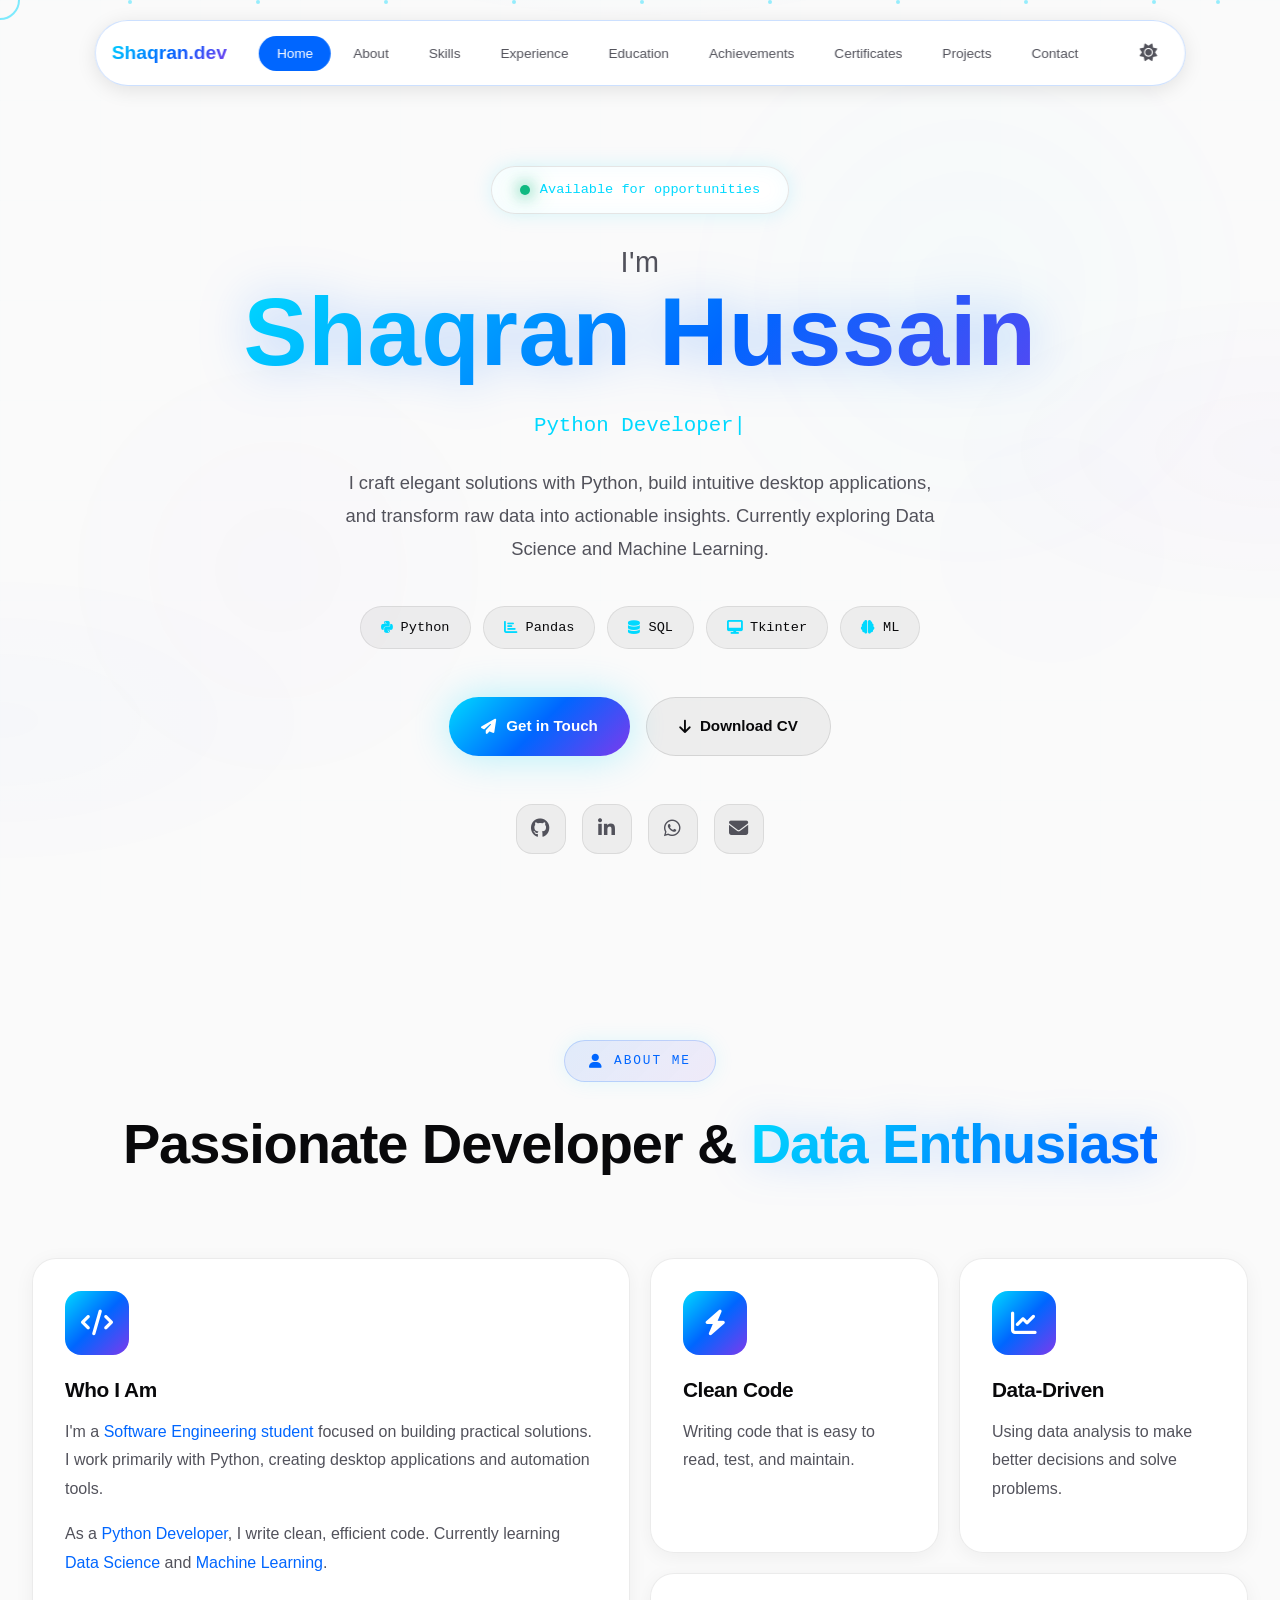
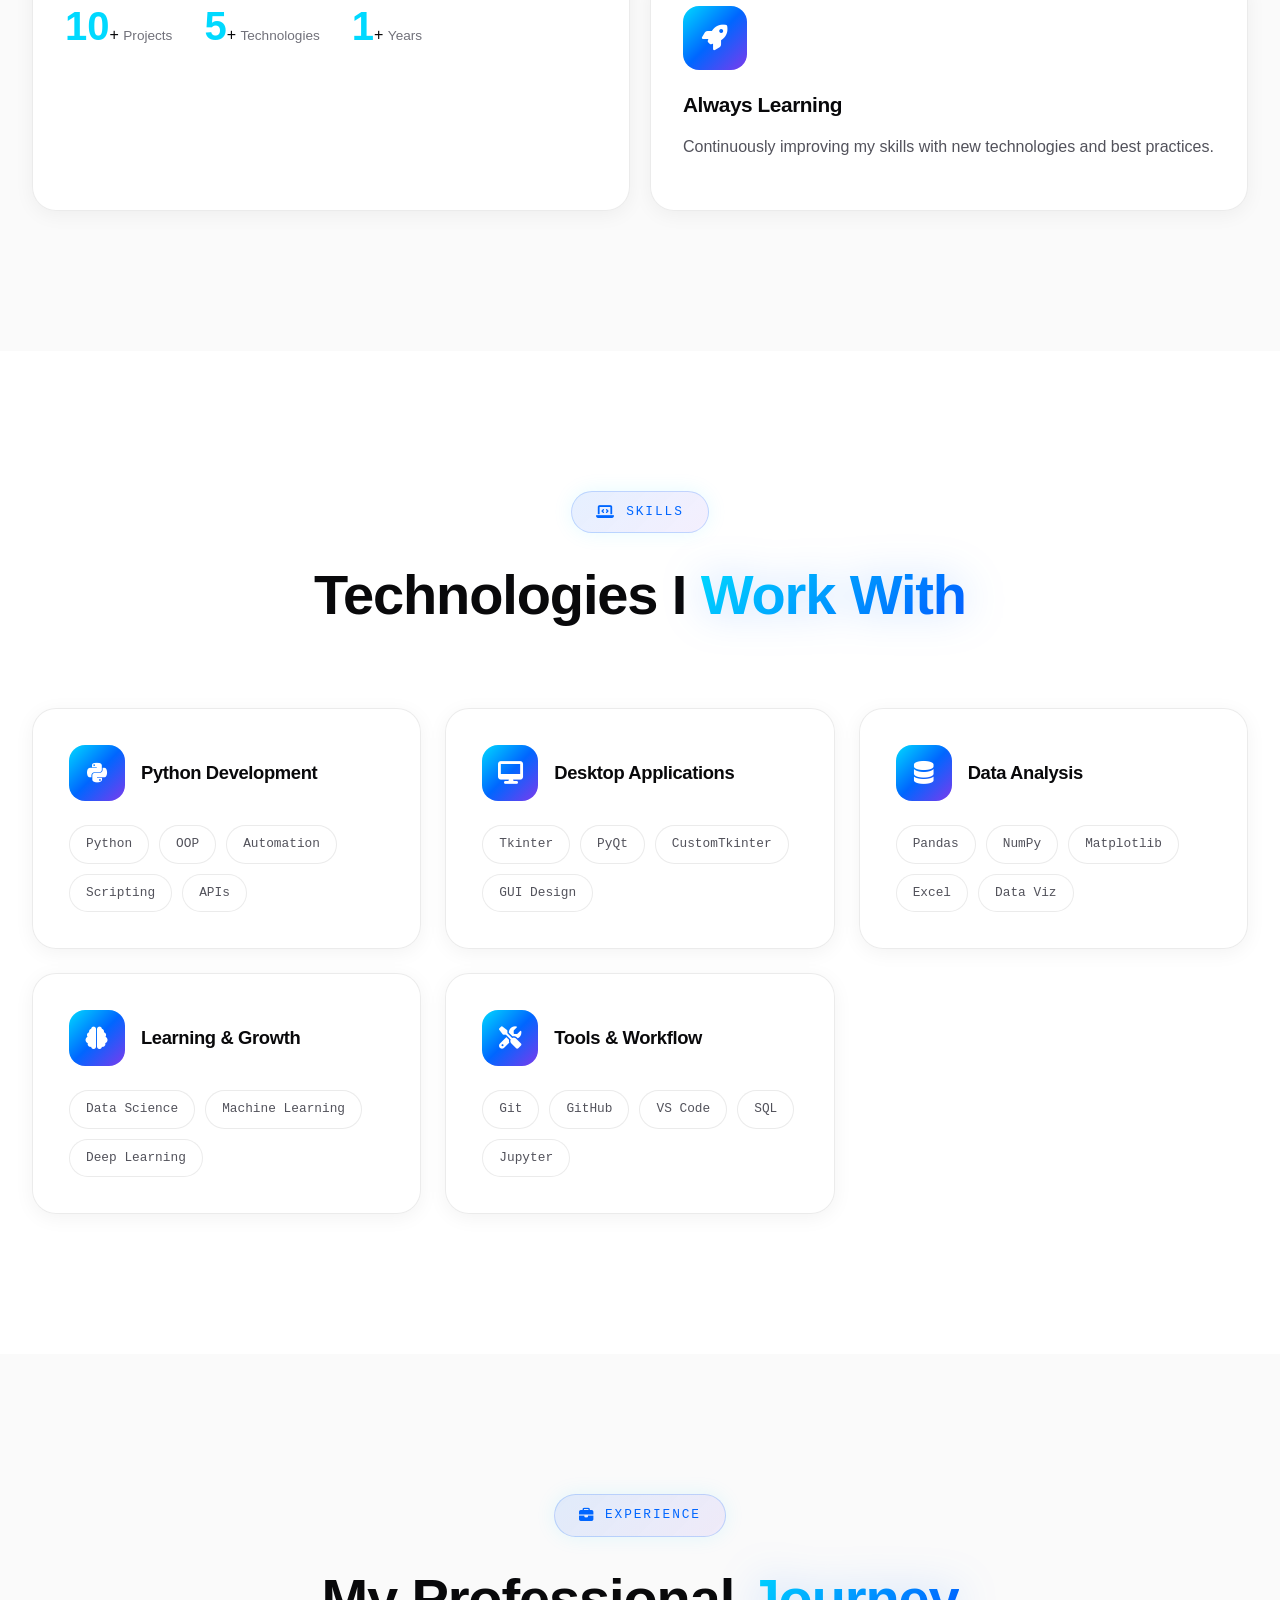
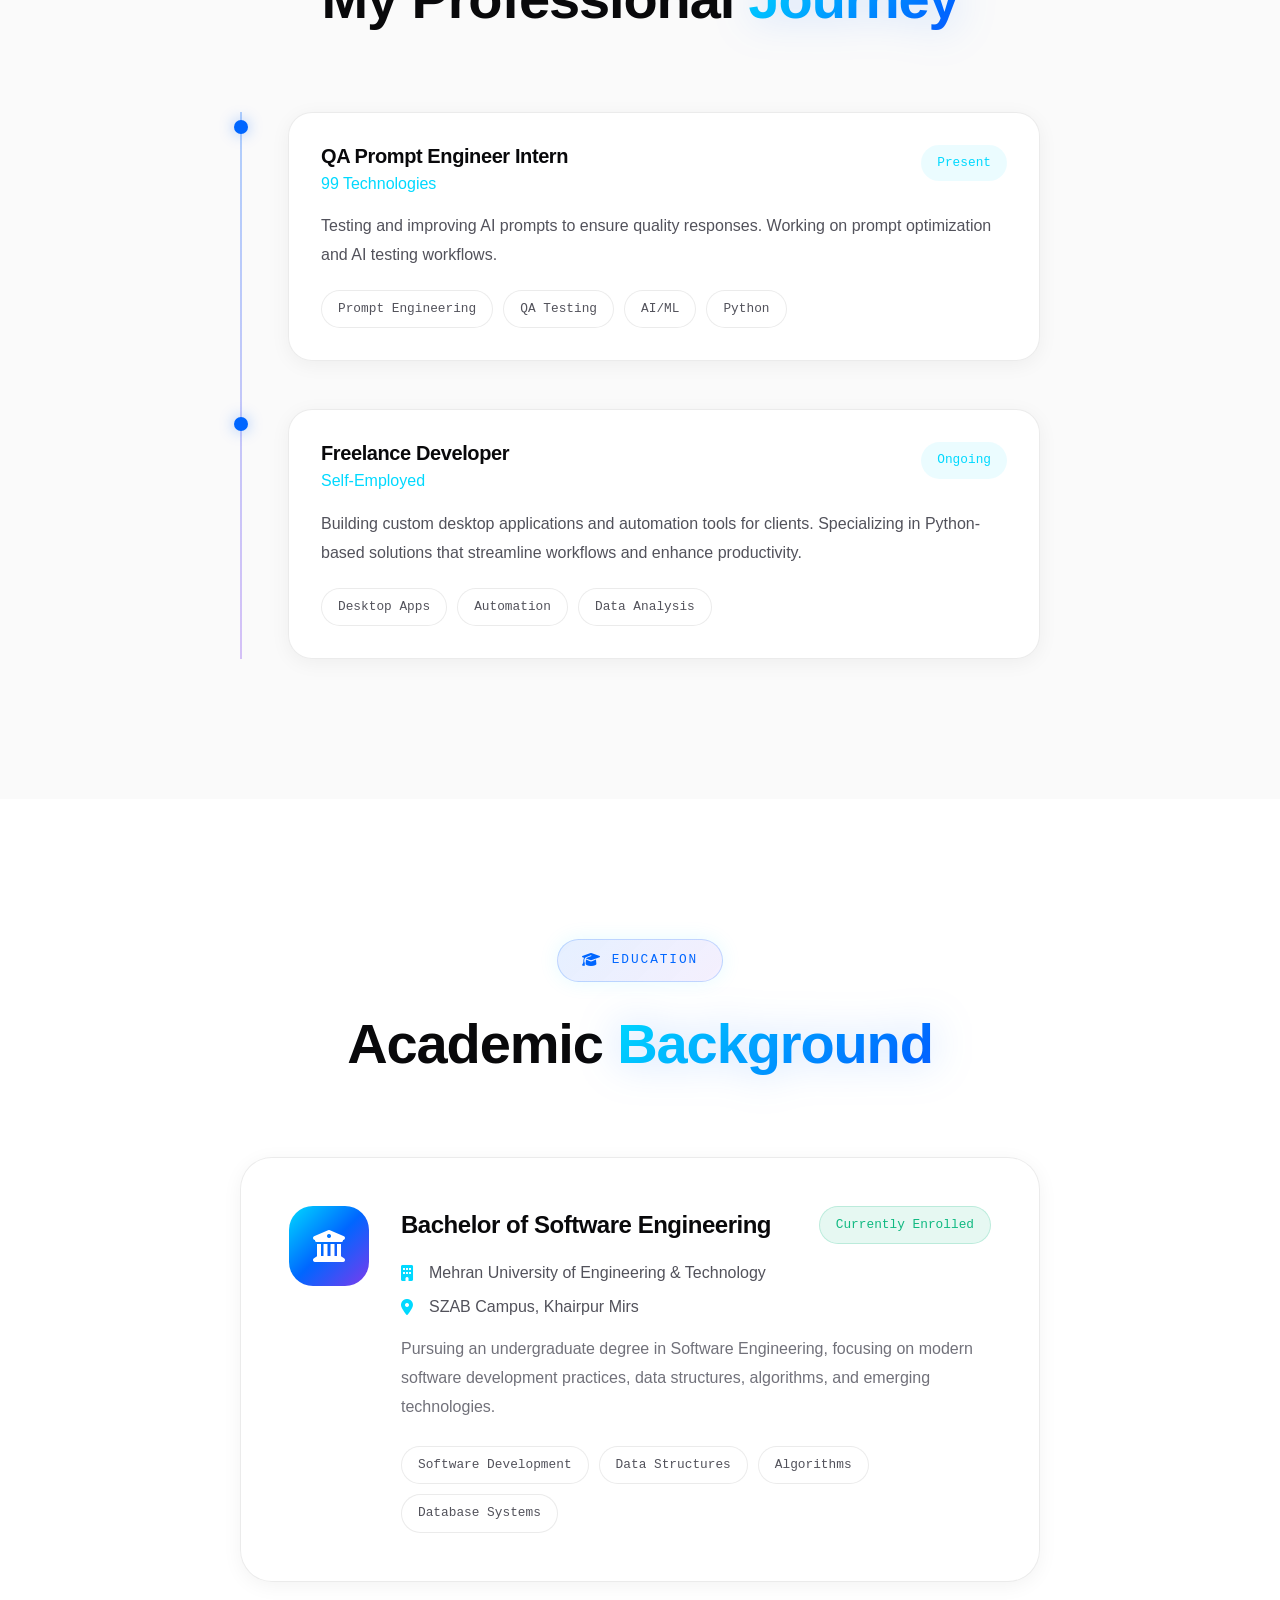
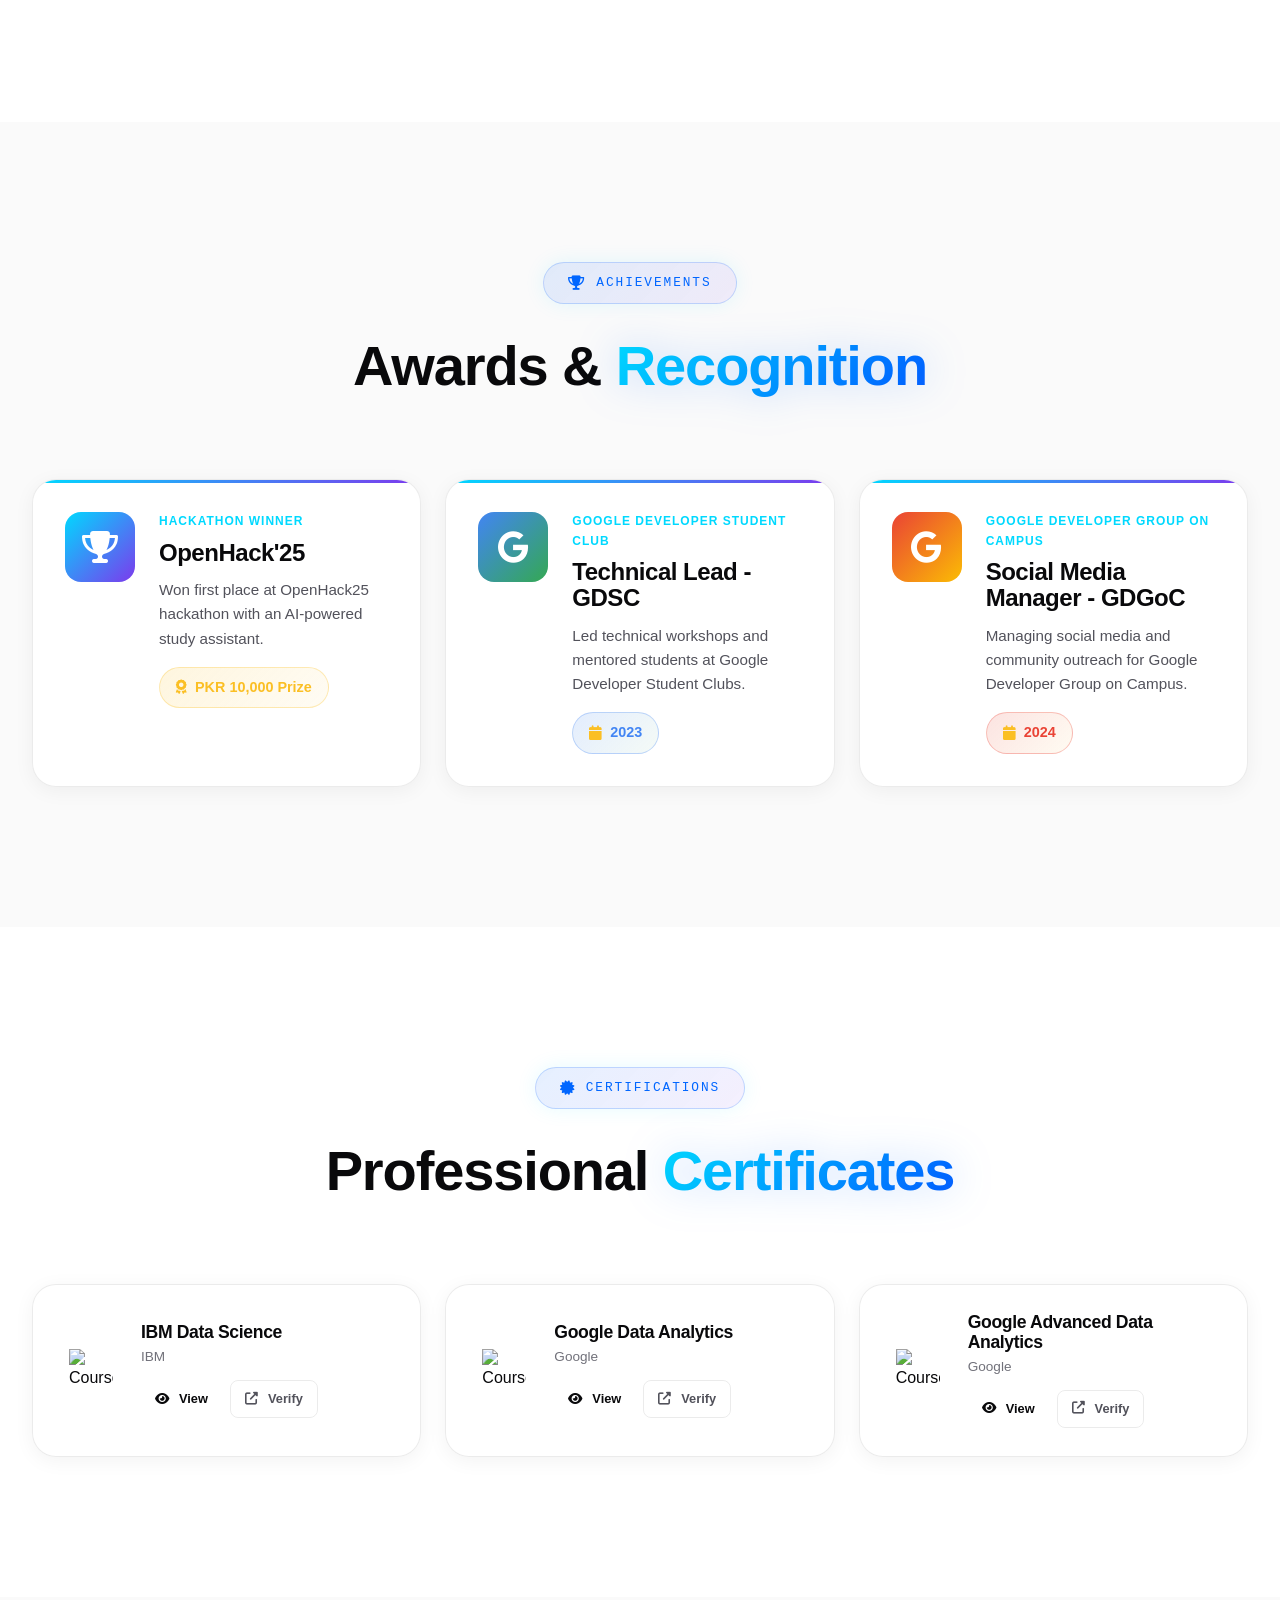
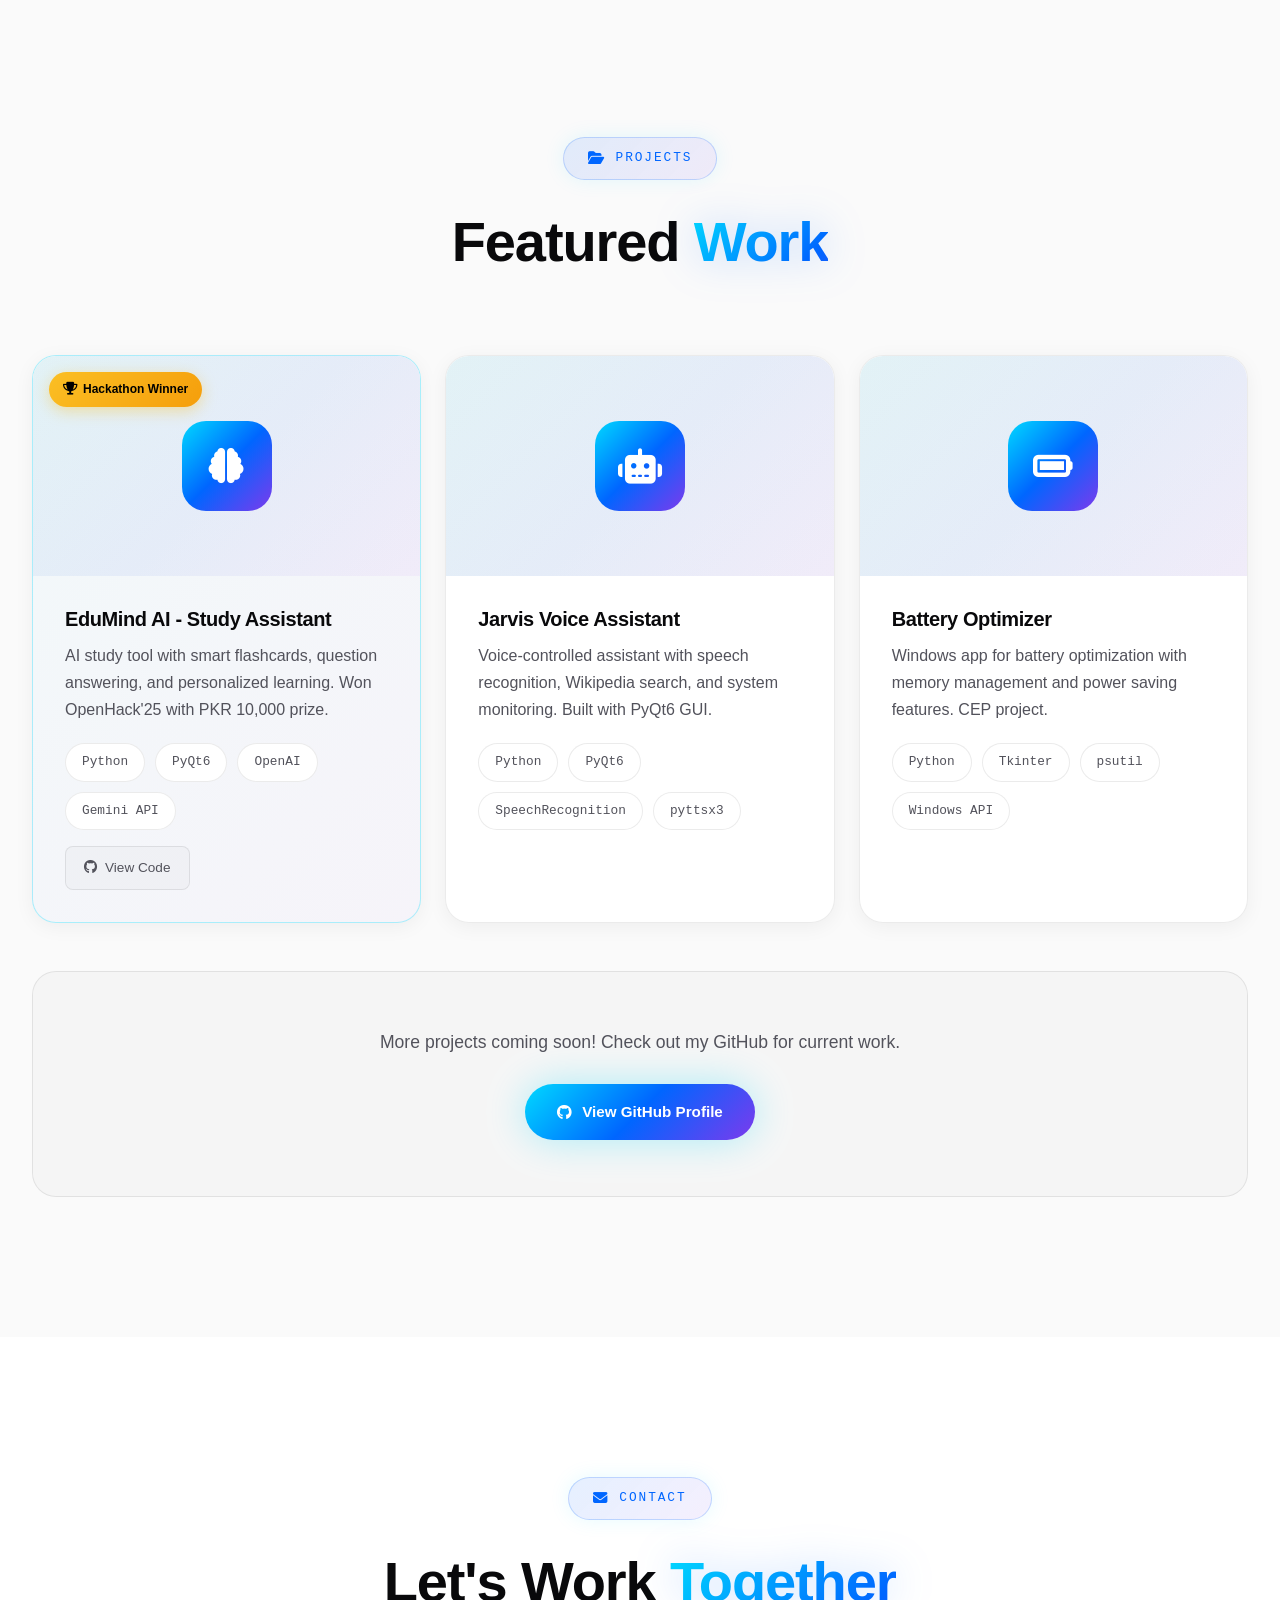
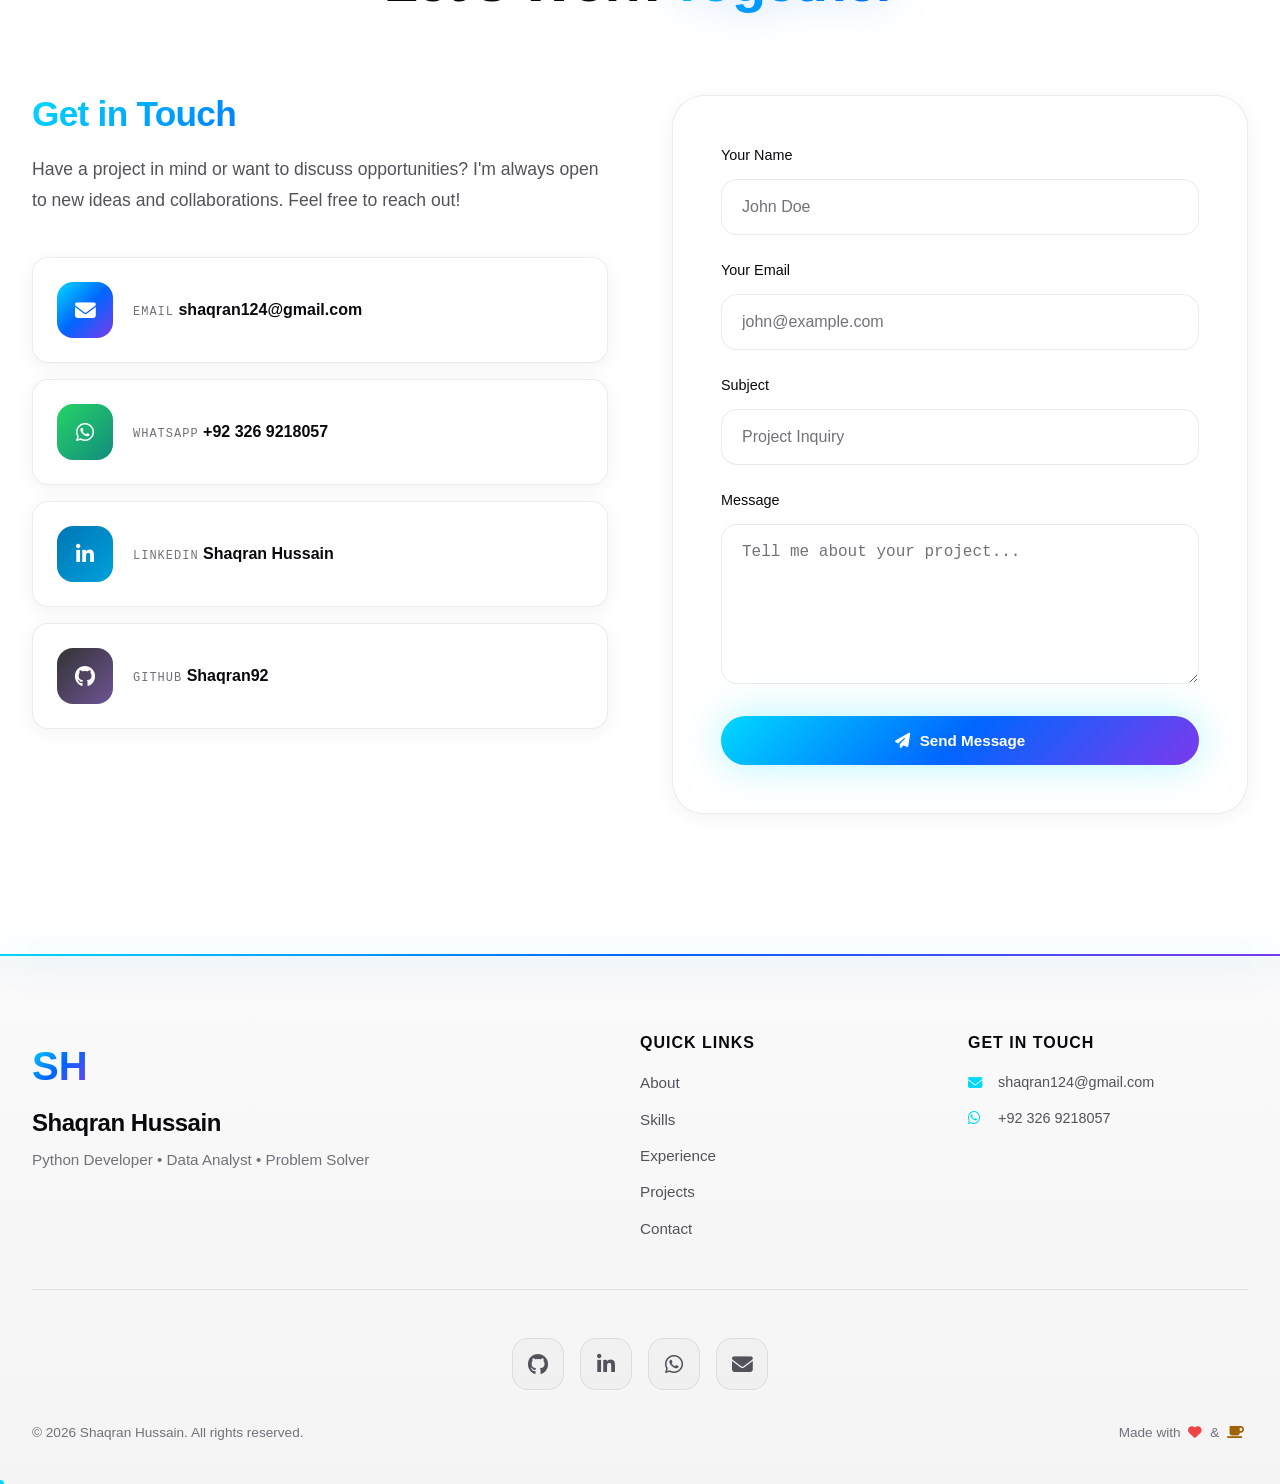
==== index.html @ 0f5a1e59 "third commet" ====
<!DOCTYPE html>
<html lang="en">

<head>
    <meta charset="UTF-8">
    <meta name="viewport" content="width=device-width, initial-scale=1.0">

    <!-- Primary SEO Meta Tags -->
    <title>Shaqran Hussain | Python Developer & Data Analyst | Portfolio</title>
    <meta name="title" content="Shaqran Hussain | Python Developer & Data Analyst | Portfolio">
    <meta name="description"
        content="Shaqran Hussain - Software Engineering student, Python Developer, QA Prompt Engineer, and Data Analyst. OpenHack'25 hackathon winner. Building desktop apps, AI solutions, and data-driven applications.">
    <meta name="keywords"
        content="Shaqran Hussain, Python Developer, Data Analyst, QA Prompt Engineer, Software Engineer, Desktop App Developer, PyQt6, Machine Learning, AI Developer, Data Science, Pakistan Developer, GDSC Technical Lead, Portfolio, Mehran University">
    <meta name="author" content="Shaqran Hussain">
    <meta name="robots" content="index, follow">
    <meta name="language" content="English">
    <meta name="revisit-after" content="7 days">

    <!-- Canonical URL -->
    <link rel="canonical" href="https://www.shaqranhussain.dev/">

    <!-- Geo Tags -->
    <meta name="geo.region" content="PK-SD">
    <meta name="geo.placename" content="Khairpur Mirs, Sindh, Pakistan">

    <!-- Open Graph / Facebook -->
    <meta property="og:type" content="website">
    <meta property="og:url" content="https://www.shaqranhussain.dev/">
    <meta property="og:title" content="Shaqran Hussain - Python Developer & Data Analyst">
    <meta property="og:description"
        content="Software Engineering student and OpenHack'25 winner. Building AI-powered apps, desktop applications, and data solutions with Python.">
    <meta property="og:image" content="https://www.shaqranhussain.dev/assets/images/og-image.png">
    <meta property="og:image:width" content="1200">
    <meta property="og:image:height" content="630">
    <meta property="og:site_name" content="Shaqran Hussain Portfolio">
    <meta property="og:locale" content="en_US">

    <!-- Twitter -->
    <meta name="twitter:card" content="summary_large_image">
    <meta name="twitter:url" content="https://www.shaqranhussain.dev/">
    <meta name="twitter:title" content="Shaqran Hussain - Python Developer & Data Analyst">
    <meta name="twitter:description"
        content="Software Engineering student and OpenHack'25 winner. Building AI-powered apps, desktop applications, and data solutions with Python.">
    <meta name="twitter:image" content="https://www.shaqranhussain.dev/assets/images/og-image.png">
    <meta name="twitter:creator" content="@shaqranhussain">

    <!-- Favicon -->
    <link rel="icon" type="image/png" href="assets/images/favicon.png">
    <link rel="apple-touch-icon" href="assets/images/favicon.png">

    <!-- Theme Color -->
    <meta name="theme-color" content="#0a0a1a">
    <meta name="msapplication-TileColor" content="#0a0a1a">

    <!-- Structured Data - JSON-LD -->
    <script type="application/ld+json">
    {
        "@context": "https://schema.org",
        "@type": "Person",
        "name": "Shaqran Hussain",
        "url": "https://www.shaqranhussain.dev",
        "image": "https://www.shaqranhussain.dev/assets/images/og-image.png",
        "jobTitle": ["Python Developer", "QA Prompt Engineer", "Data Analyst"],
        "worksFor": {
            "@type": "Organization",
            "name": "99 Technologies"
        },
        "alumniOf": {
            "@type": "CollegeOrUniversity",
            "name": "Mehran University SZAB Campus Khairpur Mirs"
        },
        "knowsAbout": ["Python", "Data Analysis", "Machine Learning", "PyQt6", "Desktop Applications", "AI", "Prompt Engineering"],
        "sameAs": [
            "https://github.com/Shaqran92",
            "https://www.linkedin.com/in/shaqranhussain01/"
        ],
        "award": "OpenHack'25 Hackathon Winner"
    }
    </script>

    <!-- Security Headers -->
    <meta http-equiv="X-Frame-Options" content="DENY">
    <meta http-equiv="X-Content-Type-Options" content="nosniff">
    <meta http-equiv="Content-Security-Policy"
        content="default-src 'self'; script-src 'self' 'unsafe-inline' https://cdnjs.cloudflare.com; style-src 'self' 'unsafe-inline' https://fonts.googleapis.com https://cdnjs.cloudflare.com; font-src 'self' https://fonts.gstatic.com https://cdnjs.cloudflare.com; img-src 'self' data: https:; connect-src 'self' https://api.web3forms.com;">

    <!-- Font Awesome Icons with SRI -->
    <link rel="stylesheet" href="https://cdnjs.cloudflare.com/ajax/libs/font-awesome/6.4.2/css/all.min.css"
        integrity="sha512-z3gLpd7yknf1YoNbCzqRKc4qyor8gaKU1qmn+CShxbuBusANI9QpRohGBreCFkKxLhei6S9CQXFEbbKuqLg0DA=="
        crossorigin="anonymous" referrerpolicy="no-referrer">

    <!-- Custom CSS -->
    <link rel="stylesheet" href="assets/css/styles.css">

    <!-- Preloader Styles -->
    <style>
        .preloader {
            position: fixed;
            inset: 0;
            background: #000000;
            display: flex;
            align-items: center;
            justify-content: center;
            z-index: 9999;
            transition: opacity 0.5s ease, visibility 0.5s ease;
        }

        .preloader.hidden {
            opacity: 0;
            visibility: hidden;
        }

        .loader {
            display: flex;
            flex-direction: column;
            align-items: center;
            gap: 30px;
            position: relative;
        }

        .loader-rings {
            position: absolute;
            width: 180px;
            height: 180px;
            top: -30px;
        }

        .ring {
            position: absolute;
            inset: 0;
            border-radius: 50%;
            border: 2px solid transparent;
        }

        .ring-1 {
            border-top-color: #00d9ff;
            animation: spin 2s linear infinite;
        }

        .ring-2 {
            inset: 15px;
            border-right-color: #0066ff;
            animation: spin 2.5s linear infinite reverse;
        }

        .ring-3 {
            inset: 30px;
            border-bottom-color: #7c3aed;
            animation: spin 3s linear infinite;
        }

        @keyframes spin {
            to {
                transform: rotate(360deg);
            }
        }

        .loader-logo {
            font-family: 'Space Grotesk', sans-serif;
            font-size: 3rem;
            font-weight: 700;
            background: linear-gradient(135deg, #00d9ff 0%, #0066ff 50%, #7c3aed 100%);
            -webkit-background-clip: text;
            -webkit-text-fill-color: transparent;
            background-clip: text;
            position: relative;
            z-index: 2;
            animation: glow-pulse 2s ease-in-out infinite;
        }

        @keyframes glow-pulse {

            0%,
            100% {
                filter: drop-shadow(0 0 20px rgba(0, 217, 255, 0.5));
                transform: scale(1);
            }

            50% {
                filter: drop-shadow(0 0 40px rgba(0, 102, 255, 0.8));
                transform: scale(1.05);
            }
        }

        .loader-progress-container {
            display: flex;
            flex-direction: column;
            align-items: center;
            gap: 10px;
            margin-top: 60px;
        }

        .loader-bar {
            width: 200px;
            height: 4px;
            background: rgba(255, 255, 255, 0.1);
            border-radius: 4px;
            overflow: hidden;
        }

        .loader-progress {
            height: 100%;
            width: 0%;
            background: linear-gradient(90deg, #00d9ff, #0066ff, #7c3aed);
            border-radius: 4px;
            transition: width 0.1s ease;
        }

        .loader-percentage {
            font-family: 'JetBrains Mono', monospace;
            font-size: 0.9rem;
            color: rgba(255, 255, 255, 0.7);
            letter-spacing: 2px;
        }
    </style>
</head>

<body>
    <!-- NoScript Fallback -->
    <noscript>
        <div
            style="position: fixed; top: 0; width: 100%; background: linear-gradient(135deg, #ef4444, #dc2626); color: white; padding: 16px; text-align: center; z-index: 10000; font-family: sans-serif;">
            ⚠️ This website requires JavaScript to function properly. Please enable JavaScript in your browser settings.
        </div>
    </noscript>

    <!-- Skip to main content for accessibility -->
    <a href="#home" class="skip-to-content">Skip to main content</a>

    <!-- Scroll Progress Bar -->
    <div class="scroll-progress" id="scroll-progress"></div>

    <!-- Preloader -->
    <div class="preloader" id="preloader">
        <div class="loader">
            <!-- Animated Rings -->
            <div class="loader-rings">
                <div class="ring ring-1"></div>
                <div class="ring ring-2"></div>
                <div class="ring ring-3"></div>
            </div>
            <!-- Logo -->
            <span class="loader-logo">SH</span>
            <!-- Progress -->
            <div class="loader-progress-container">
                <div class="loader-bar">
                    <div class="loader-progress"></div>
                </div>
                <span class="loader-percentage">0%</span>
            </div>
        </div>
    </div>

    <!-- Background Effects -->
    <div class="bg-grid"></div>
    <div class="bg-gradient"></div>
    <div class="cursor-glow" id="cursor-glow"></div>

    <!-- Navigation -->
    <nav class="navbar" id="navbar">
        <div class="nav-container">
            <a href="#home" class="nav-logo">
                <span class="logo-text">Shaqran.dev</span>
            </a>
            <ul class="nav-menu" id="nav-menu">
                <button class="nav-close" id="nav-close" aria-label="Close menu">
                    <i class="fas fa-times"></i>
                </button>
                <li class="nav-item"><a href="#home" class="nav-link active">Home</a></li>
                <li class="nav-item"><a href="#about" class="nav-link">About</a></li>
                <li class="nav-item"><a href="#skills" class="nav-link">Skills</a></li>
                <li class="nav-item"><a href="#experience" class="nav-link">Experience</a></li>
                <li class="nav-item"><a href="#education" class="nav-link">Education</a></li>
                <li class="nav-item"><a href="#achievements" class="nav-link">Achievements</a></li>
                <li class="nav-item"><a href="#certificates" class="nav-link">Certificates</a></li>
                <li class="nav-item"><a href="#projects" class="nav-link">Projects</a></li>
                <li class="nav-item"><a href="#contact" class="nav-link">Contact</a></li>
            </ul>
            <div class="nav-actions">
                <button class="theme-toggle" id="theme-toggle" aria-label="Toggle theme">
                    <i class="fas fa-moon"></i>
                </button>
                <button class="nav-toggle" id="nav-toggle" aria-label="Toggle menu">
                    <span class="hamburger"></span>
                </button>
            </div>
        </div>
    </nav>

    <!-- Hero Section -->
    <section id="home" class="hero">
        <!-- Floating Particles -->
        <div class="hero-particles">
            <div class="particle"></div>
            <div class="particle"></div>
            <div class="particle"></div>
            <div class="particle"></div>
            <div class="particle"></div>
            <div class="particle"></div>
            <div class="particle"></div>
            <div class="particle"></div>
            <div class="particle"></div>
            <div class="particle"></div>
        </div>

        <!-- Glowing Orbs -->
        <div class="hero-orb orb-1"></div>
        <div class="hero-orb orb-2"></div>
        <div class="hero-orb orb-3"></div>

        <div class="hero-container">
            <div class="hero-badge">
                <span class="dot"></span>
                Available for opportunities
            </div>
            <h1 class="hero-title">
                <span class="name">I'm <span class="gradient-text">Shaqran Hussain</span></span>
            </h1>
            <p class="hero-subtitle">
                <span class="typed-text" id="typed-text"></span><span class="cursor">|</span>
            </p>
            <p class="hero-description">
                I craft elegant solutions with Python, build intuitive desktop applications,
                and transform raw data into actionable insights. Currently exploring
                Data Science and Machine Learning.
            </p>
            <div class="hero-tech">
                <span class="tech-pill" data-tilt data-tilt-scale="1.05"><i class="fab fa-python"></i> Python</span>
                <span class="tech-pill" data-tilt data-tilt-scale="1.05"><i class="fas fa-chart-bar"></i> Pandas</span>
                <span class="tech-pill" data-tilt data-tilt-scale="1.05"><i class="fas fa-database"></i> SQL</span>
                <span class="tech-pill" data-tilt data-tilt-scale="1.05"><i class="fas fa-desktop"></i> Tkinter</span>
                <span class="tech-pill" data-tilt data-tilt-scale="1.05"><i class="fas fa-brain"></i> ML</span>
            </div>
            <div class="hero-buttons">
                <a href="#contact" class="btn btn-primary">
                    <i class="fas fa-paper-plane"></i>
                    Get in Touch
                </a>
                <a href="assets/documents/resume.pdf" class="btn btn-secondary" target="_blank">
                    <i class="fas fa-arrow-down"></i>
                    Download CV
                </a>
            </div>
            <div class="hero-socials">
                <a href="https://github.com/Shaqran92" target="_blank" class="social-link" aria-label="GitHub">
                    <i class="fab fa-github"></i>
                </a>
                <a href="https://www.linkedin.com/in/shaqranhussain01/" target="_blank" class="social-link"
                    aria-label="LinkedIn">
                    <i class="fab fa-linkedin-in"></i>
                </a>
                <a href="https://wa.me/923269218057" target="_blank" class="social-link" aria-label="WhatsApp">
                    <i class="fab fa-whatsapp"></i>
                </a>
                <a href="mailto:shaqran124@gmail.com" class="social-link" aria-label="Email">
                    <i class="fas fa-envelope"></i>
                </a>
            </div>
        </div>
    </section>

    <!-- About Section - Bento Grid -->
    <section id="about" class="about section">
        <div class="container">
            <div class="section-header">
                <span class="section-label"><i class="fas fa-user"></i> About Me</span>
                <h2 class="section-title">Passionate Developer & <span class="gradient-text">Data Enthusiast</span></h2>
            </div>
            <div class="bento-grid">
                <!-- Main About Card -->
                <div class="bento-card bento-large" data-tilt data-tilt-max="5" data-tilt-speed="400" data-tilt-glare
                    data-tilt-max-glare="0.1">
                    <div class="bento-icon">
                        <i class="fas fa-code"></i>
                    </div>
                    <h3>Who I Am</h3>
                    <p>
                        I'm a <span class="highlight">Software Engineering student</span> focused on building
                        practical solutions. I work primarily with Python, creating desktop applications
                        and automation tools.
                    </p>
                    <p>
                        As a <span class="highlight">Python Developer</span>, I write clean, efficient code.
                        Currently learning <span class="highlight">Data Science</span> and <span
                            class="highlight">Machine Learning</span>.
                    </p>
                    <div class="bento-stats">
                        <div class="bento-stat">
                            <span class="number" data-count="10">0</span>+
                            <span class="label">Projects</span>
                        </div>
                        <div class="bento-stat">
                            <span class="number" data-count="5">0</span>+
                            <span class="label">Technologies</span>
                        </div>
                        <div class="bento-stat">
                            <span class="number" data-count="1">0</span>+
                            <span class="label">Years</span>
                        </div>
                    </div>
                </div>

                <!-- Feature Cards -->
                <div class="bento-card" data-tilt data-tilt-max="8" data-tilt-speed="400" data-tilt-glare
                    data-tilt-max-glare="0.15">
                    <div class="bento-icon">
                        <i class="fas fa-bolt"></i>
                    </div>
                    <h3>Clean Code</h3>
                    <p>Writing code that is easy to read, test, and maintain.</p>
                </div>

                <div class="bento-card" data-tilt data-tilt-max="8" data-tilt-speed="400" data-tilt-glare
                    data-tilt-max-glare="0.15">
                    <div class="bento-icon">
                        <i class="fas fa-chart-line"></i>
                    </div>
                    <h3>Data-Driven</h3>
                    <p>Using data analysis to make better decisions and solve problems.</p>
                </div>

                <div class="bento-card bento-wide" data-tilt data-tilt-max="5" data-tilt-speed="400" data-tilt-glare
                    data-tilt-max-glare="0.1">
                    <div class="bento-icon">
                        <i class="fas fa-rocket"></i>
                    </div>
                    <h3>Always Learning</h3>
                    <p>Continuously improving my skills with new technologies and best practices.</p>
                </div>
            </div>
        </div>
    </section>

    <!-- Skills Section -->
    <section id="skills" class="skills section">
        <div class="container">
            <div class="section-header">
                <span class="section-label"><i class="fas fa-laptop-code"></i> Skills</span>
                <h2 class="section-title">Technologies I <span class="gradient-text">Work With</span></h2>
            </div>
            <div class="skills-grid">
                <div class="skill-card" data-tilt data-tilt-max="8" data-tilt-speed="400" data-tilt-glare
                    data-tilt-max-glare="0.1">
                    <div class="skill-header">
                        <div class="skill-icon">
                            <i class="fab fa-python"></i>
                        </div>
                        <h3>Python Development</h3>
                    </div>
                    <div class="skill-tags">
                        <span class="skill-tag">Python</span>
                        <span class="skill-tag">OOP</span>
                        <span class="skill-tag">Automation</span>
                        <span class="skill-tag">Scripting</span>
                        <span class="skill-tag">APIs</span>
                    </div>
                </div>
                <div class="skill-card" data-tilt data-tilt-max="8" data-tilt-speed="400" data-tilt-glare
                    data-tilt-max-glare="0.1">
                    <div class="skill-header">
                        <div class="skill-icon">
                            <i class="fas fa-desktop"></i>
                        </div>
                        <h3>Desktop Applications</h3>
                    </div>
                    <div class="skill-tags">
                        <span class="skill-tag">Tkinter</span>
                        <span class="skill-tag">PyQt</span>
                        <span class="skill-tag">CustomTkinter</span>
                        <span class="skill-tag">GUI Design</span>
                    </div>
                </div>
                <div class="skill-card" data-tilt data-tilt-max="8" data-tilt-speed="400" data-tilt-glare
                    data-tilt-max-glare="0.1">
                    <div class="skill-header">
                        <div class="skill-icon">
                            <i class="fas fa-database"></i>
                        </div>
                        <h3>Data Analysis</h3>
                    </div>
                    <div class="skill-tags">
                        <span class="skill-tag">Pandas</span>
                        <span class="skill-tag">NumPy</span>
                        <span class="skill-tag">Matplotlib</span>
                        <span class="skill-tag">Excel</span>
                        <span class="skill-tag">Data Viz</span>
                    </div>
                </div>
                <div class="skill-card" data-tilt data-tilt-max="8" data-tilt-speed="400" data-tilt-glare
                    data-tilt-max-glare="0.1">
                    <div class="skill-header">
                        <div class="skill-icon">
                            <i class="fas fa-brain"></i>
                        </div>
                        <h3>Learning & Growth</h3>
                    </div>
                    <div class="skill-tags">
                        <span class="skill-tag">Data Science</span>
                        <span class="skill-tag">Machine Learning</span>
                        <span class="skill-tag">Deep Learning</span>
                    </div>
                </div>
                <div class="skill-card" data-tilt data-tilt-max="8" data-tilt-speed="400" data-tilt-glare
                    data-tilt-max-glare="0.1">
                    <div class="skill-header">
                        <div class="skill-icon">
                            <i class="fas fa-tools"></i>
                        </div>
                        <h3>Tools & Workflow</h3>
                    </div>
                    <div class="skill-tags">
                        <span class="skill-tag">Git</span>
                        <span class="skill-tag">GitHub</span>
                        <span class="skill-tag">VS Code</span>
                        <span class="skill-tag">SQL</span>
                        <span class="skill-tag">Jupyter</span>
                    </div>
                </div>
            </div>
        </div>
    </section>

    <!-- Experience Section -->
    <section id="experience" class="experience section">
        <div class="container">
            <div class="section-header">
                <span class="section-label"><i class="fas fa-briefcase"></i> Experience</span>
                <h2 class="section-title">My Professional <span class="gradient-text">Journey</span></h2>
            </div>
            <div class="timeline">
                <div class="timeline-item">
                    <div class="timeline-dot"></div>
                    <div class="timeline-card" data-tilt data-tilt-max="5" data-tilt-speed="400">
                        <div class="timeline-header">
                            <div>
                                <h3 class="timeline-title">QA Prompt Engineer Intern</h3>
                                <span class="timeline-company">99 Technologies</span>
                            </div>
                            <span class="timeline-date">Present</span>
                        </div>
                        <p class="timeline-description">
                            Testing and improving AI prompts to ensure quality responses. Working on prompt
                            optimization and AI testing workflows.
                        </p>
                        <div class="skill-tags">
                            <span class="skill-tag">Prompt Engineering</span>
                            <span class="skill-tag">QA Testing</span>
                            <span class="skill-tag">AI/ML</span>
                            <span class="skill-tag">Python</span>
                        </div>
                    </div>
                </div>
                <div class="timeline-item">
                    <div class="timeline-dot"></div>
                    <div class="timeline-card" data-tilt data-tilt-max="5" data-tilt-speed="400">
                        <div class="timeline-header">
                            <div>
                                <h3 class="timeline-title">Freelance Developer</h3>
                                <span class="timeline-company">Self-Employed</span>
                            </div>
                            <span class="timeline-date">Ongoing</span>
                        </div>
                        <p class="timeline-description">
                            Building custom desktop applications and automation tools for clients.
                            Specializing in Python-based solutions that streamline workflows and
                            enhance productivity.
                        </p>
                        <div class="skill-tags">
                            <span class="skill-tag">Desktop Apps</span>
                            <span class="skill-tag">Automation</span>
                            <span class="skill-tag">Data Analysis</span>
                        </div>
                    </div>
                </div>
            </div>
        </div>
    </section>

    <!-- Education Section -->
    <section id="education" class="education section">
        <div class="container">
            <div class="section-header">
                <span class="section-label"><i class="fas fa-graduation-cap"></i> Education</span>
                <h2 class="section-title">Academic <span class="gradient-text">Background</span></h2>
            </div>
            <div class="education-card" data-tilt data-tilt-max="3" data-tilt-speed="400" data-tilt-glare
                data-tilt-max-glare="0.1">
                <div class="education-icon">
                    <i class="fas fa-university"></i>
                </div>
                <div class="education-details">
                    <div class="education-header">
                        <h3>Bachelor of Software Engineering</h3>
                        <span class="education-status">Currently Enrolled</span>
                    </div>
                    <div class="education-info">
                        <span><i class="fas fa-building"></i> Mehran University of Engineering & Technology</span>
                        <span><i class="fas fa-map-marker-alt"></i> SZAB Campus, Khairpur Mirs</span>
                    </div>
                    <p class="education-description">
                        Pursuing an undergraduate degree in Software Engineering, focusing on modern software
                        development practices, data structures, algorithms, and emerging technologies.
                    </p>
                    <div class="education-tags">
                        <span class="skill-tag">Software Development</span>
                        <span class="skill-tag">Data Structures</span>
                        <span class="skill-tag">Algorithms</span>
                        <span class="skill-tag">Database Systems</span>
                    </div>
                </div>
            </div>
        </div>
    </section>

    <!-- Achievements Section -->
    <section id="achievements" class="achievements section">
        <div class="container">
            <div class="section-header">
                <span class="section-label"><i class="fas fa-trophy"></i> Achievements</span>
                <h2 class="section-title">Awards & <span class="gradient-text">Recognition</span></h2>
            </div>
            <div class="achievements-grid">
                <div class="achievement-card featured" data-tilt data-tilt-max="5" data-tilt-speed="400" data-tilt-glare
                    data-tilt-max-glare="0.15">
                    <div class="achievement-badge">
                        <i class="fas fa-trophy"></i>
                    </div>
                    <div class="achievement-content">
                        <span class="achievement-type">Hackathon Winner</span>
                        <h3 class="achievement-title">OpenHack'25</h3>
                        <p class="achievement-description">
                            Won first place at OpenHack25 hackathon with an AI-powered study assistant.
                        </p>
                        <div class="achievement-prize">
                            <i class="fas fa-award"></i>
                            <span>PKR 10,000 Prize</span>
                        </div>
                    </div>
                </div>
                <div class="achievement-card" data-tilt data-tilt-max="5" data-tilt-speed="400">
                    <div class="achievement-badge" style="background: linear-gradient(135deg, #4285F4, #34A853);">
                        <i class="fab fa-google"></i>
                    </div>
                    <div class="achievement-content">
                        <span class="achievement-type">Google Developer Student Club</span>
                        <h3 class="achievement-title">Technical Lead - GDSC</h3>
                        <p class="achievement-description">
                            Led technical workshops and mentored students at Google Developer Student Clubs.
                        </p>
                        <div class="achievement-prize"
                            style="background: linear-gradient(135deg, rgba(66, 133, 244, 0.15), rgba(52, 168, 83, 0.05)); border-color: rgba(66, 133, 244, 0.3); color: #4285F4;">
                            <i class="fas fa-calendar"></i>
                            <span>2023</span>
                        </div>
                    </div>
                </div>
                <div class="achievement-card" data-tilt data-tilt-max="5" data-tilt-speed="400">
                    <div class="achievement-badge" style="background: linear-gradient(135deg, #EA4335, #FBBC04);">
                        <i class="fab fa-google"></i>
                    </div>
                    <div class="achievement-content">
                        <span class="achievement-type">Google Developer Group on Campus</span>
                        <h3 class="achievement-title">Social Media Manager - GDGoC</h3>
                        <p class="achievement-description">
                            Managing social media and community outreach for Google Developer Group on Campus.
                        </p>
                        <div class="achievement-prize"
                            style="background: linear-gradient(135deg, rgba(234, 67, 53, 0.15), rgba(251, 188, 4, 0.05)); border-color: rgba(234, 67, 53, 0.3); color: #EA4335;">
                            <i class="fas fa-calendar"></i>
                            <span>2024</span>
                        </div>
                    </div>
                </div>
            </div>
        </div>
    </section>

    <!-- Certificates Section -->
    <section id="certificates" class="certificates section">
        <div class="container">
            <div class="section-header">
                <span class="section-label"><i class="fas fa-certificate"></i> Certifications</span>
                <h2 class="section-title">Professional <span class="gradient-text">Certificates</span></h2>
            </div>
            <div class="certificates-grid">
                <div class="certificate-card" data-tilt data-tilt-max="5" data-tilt-speed="400">
                    <div class="certificate-icon">
                        <img src="https://d3njjcbhbojbot.cloudfront.net/api/utilities/v1/imageproxy/https://coursera.s3.amazonaws.com/media/coursera-rebrand-logo-square.png"
                            alt="Coursera" loading="lazy">
                    </div>
                    <div class="certificate-content">
                        <h3>IBM Data Science</h3>
                        <span class="certificate-issuer">IBM</span>
                        <div class="certificate-actions">
                            <a href="assets/certificates/Coursera 5BJPRC9ZY71B.pdf" target="_blank" class="btn btn-sm">
                                <i class="fas fa-eye"></i> View
                            </a>
                            <a href="https://www.coursera.org/account/accomplishments/specialization/5BJPRC9ZY71B"
                                target="_blank" class="btn btn-sm btn-outline">
                                <i class="fas fa-external-link-alt"></i> Verify
                            </a>
                        </div>
                    </div>
                </div>
                <div class="certificate-card" data-tilt data-tilt-max="5" data-tilt-speed="400">
                    <div class="certificate-icon">
                        <img src="https://d3njjcbhbojbot.cloudfront.net/api/utilities/v1/imageproxy/https://coursera.s3.amazonaws.com/media/coursera-rebrand-logo-square.png"
                            alt="Coursera" loading="lazy">
                    </div>
                    <div class="certificate-content">
                        <h3>Google Data Analytics</h3>
                        <span class="certificate-issuer">Google</span>
                        <div class="certificate-actions">
                            <a href="assets/certificates/Coursera P8BEC52HJZK4.pdf" target="_blank" class="btn btn-sm">
                                <i class="fas fa-eye"></i> View
                            </a>
                            <a href="https://www.coursera.org/account/accomplishments/specialization/P8BEC52HJZK4"
                                target="_blank" class="btn btn-sm btn-outline">
                                <i class="fas fa-external-link-alt"></i> Verify
                            </a>
                        </div>
                    </div>
                </div>
                <div class="certificate-card" data-tilt data-tilt-max="5" data-tilt-speed="400">
                    <div class="certificate-icon">
                        <img src="https://d3njjcbhbojbot.cloudfront.net/api/utilities/v1/imageproxy/https://coursera.s3.amazonaws.com/media/coursera-rebrand-logo-square.png"
                            alt="Coursera" loading="lazy">
                    </div>
                    <div class="certificate-content">
                        <h3>Google Advanced Data Analytics</h3>
                        <span class="certificate-issuer">Google</span>
                        <div class="certificate-actions">
                            <a href="assets/certificates/Coursera WQJ9OPWO34LM.pdf" target="_blank" class="btn btn-sm">
                                <i class="fas fa-eye"></i> View
                            </a>
                            <a href="https://www.coursera.org/account/accomplishments/specialization/WQJ9OPWO34LM"
                                target="_blank" class="btn btn-sm btn-outline">
                                <i class="fas fa-external-link-alt"></i> Verify
                            </a>
                        </div>
                    </div>
                </div>
            </div>
        </div>
    </section>

    <!-- Projects Section -->
    <section id="projects" class="projects section">
        <div class="container">
            <div class="section-header">
                <span class="section-label"><i class="fas fa-folder-open"></i> Projects</span>
                <h2 class="section-title">Featured <span class="gradient-text">Work</span></h2>
            </div>
            <div class="projects-grid">
                <!-- Hackathon Winning Project -->
                <div class="project-card featured" data-tilt data-tilt-max="10" data-tilt-speed="400" data-tilt-glare
                    data-tilt-max-glare="0.15">
                    <div class="project-badge">
                        <i class="fas fa-trophy"></i> Hackathon Winner
                    </div>
                    <div class="project-image">
                        <div class="project-icon">
                            <i class="fas fa-brain"></i>
                        </div>
                    </div>
                    <div class="project-content">
                        <h3>EduMind AI - Study Assistant</h3>
                        <p>AI study tool with smart flashcards, question answering, and personalized learning. Won
                            OpenHack'25 with PKR 10,000 prize.</p>
                        <div class="skill-tags">
                            <span class="skill-tag">Python</span>
                            <span class="skill-tag">PyQt6</span>
                            <span class="skill-tag">OpenAI</span>
                            <span class="skill-tag">Gemini API</span>
                        </div>
                        <div class="project-links">
                            <a href="https://github.com/Shaqran92" target="_blank" class="project-link">
                                <i class="fab fa-github"></i> View Code
                            </a>
                        </div>
                    </div>
                </div>
                <!-- Jarvis Voice Assistant -->
                <div class="project-card" data-tilt data-tilt-max="10" data-tilt-speed="400" data-tilt-glare
                    data-tilt-max-glare="0.15">
                    <div class="project-image">
                        <div class="project-icon">
                            <i class="fas fa-robot"></i>
                        </div>
                    </div>
                    <div class="project-content">
                        <h3>Jarvis Voice Assistant</h3>
                        <p>Voice-controlled assistant with speech recognition, Wikipedia search, and system monitoring.
                            Built with PyQt6 GUI.</p>
                        <div class="skill-tags">
                            <span class="skill-tag">Python</span>
                            <span class="skill-tag">PyQt6</span>
                            <span class="skill-tag">SpeechRecognition</span>
                            <span class="skill-tag">pyttsx3</span>
                        </div>
                    </div>
                </div>
                <!-- Battery Optimizer - CEP Project -->
                <div class="project-card" data-tilt data-tilt-max="10" data-tilt-speed="400" data-tilt-glare
                    data-tilt-max-glare="0.15">
                    <div class="project-image">
                        <div class="project-icon">
                            <i class="fas fa-battery-full"></i>
                        </div>
                    </div>
                    <div class="project-content">
                        <h3>Battery Optimizer</h3>
                        <p>Windows app for battery optimization with memory management and power saving features. CEP
                            project.</p>
                        <div class="skill-tags">
                            <span class="skill-tag">Python</span>
                            <span class="skill-tag">Tkinter</span>
                            <span class="skill-tag">psutil</span>
                            <span class="skill-tag">Windows API</span>
                        </div>
                    </div>
                </div>
            </div>
            <div class="projects-cta">
                <p>More projects coming soon! Check out my GitHub for current work.</p>
                <a href="https://github.com/Shaqran92" target="_blank" class="btn btn-primary">
                    <i class="fab fa-github"></i>
                    View GitHub Profile
                </a>
            </div>
        </div>
    </section>

    <!-- Contact Section -->
    <section id="contact" class="contact section">
        <div class="container">
            <div class="section-header">
                <span class="section-label"><i class="fas fa-envelope"></i> Contact</span>
                <h2 class="section-title">Let's Work <span class="gradient-text">Together</span></h2>
            </div>
            <div class="contact-content">
                <div class="contact-info">
                    <div class="contact-text">
                        <h3>Get in Touch</h3>
                        <p>
                            Have a project in mind or want to discuss opportunities?
                            I'm always open to new ideas and collaborations. Feel free to reach out!
                        </p>
                    </div>
                    <div class="contact-cards">
                        <a href="mailto:shaqran124@gmail.com" class="contact-card" data-tilt data-tilt-max="5">
                            <div class="contact-icon">
                                <i class="fas fa-envelope"></i>
                            </div>
                            <div>
                                <span class="contact-label">Email</span>
                                <span class="contact-value">shaqran124@gmail.com</span>
                            </div>
                        </a>
                        <a href="https://wa.me/923269218057" target="_blank" class="contact-card" data-tilt
                            data-tilt-max="5">
                            <div class="contact-icon whatsapp">
                                <i class="fab fa-whatsapp"></i>
                            </div>
                            <div>
                                <span class="contact-label">WhatsApp</span>
                                <span class="contact-value">+92 326 9218057</span>
                            </div>
                        </a>
                        <a href="https://www.linkedin.com/in/shaqranhussain01/" target="_blank" class="contact-card"
                            data-tilt data-tilt-max="5">
                            <div class="contact-icon linkedin">
                                <i class="fab fa-linkedin-in"></i>
                            </div>
                            <div>
                                <span class="contact-label">LinkedIn</span>
                                <span class="contact-value">Shaqran Hussain</span>
                            </div>
                        </a>
                        <a href="https://github.com/Shaqran92" target="_blank" class="contact-card" data-tilt
                            data-tilt-max="5">
                            <div class="contact-icon github">
                                <i class="fab fa-github"></i>
                            </div>
                            <div>
                                <span class="contact-label">GitHub</span>
                                <span class="contact-value">Shaqran92</span>
                            </div>
                        </a>
                    </div>
                </div>
                <form class="contact-form" id="contact-form" action="https://api.web3forms.com/submit" method="POST">
                    <!-- 
                        IMPORTANT: Get your free API key from https://web3forms.com/
                        1. Visit web3forms.com and enter your email (shaqran124@gmail.com)
                        2. You'll receive an access key via email
                        3. Replace YOUR_ACCESS_KEY_HERE with your actual key
                    -->
                    <input type="hidden" name="access_key" value="8085213e-284b-49ca-9d1f-46980e0a82ab">
                    <input type="hidden" name="subject" value="New Contact from Portfolio Website">
                    <input type="hidden" name="from_name" value="Portfolio Contact Form">
                    <div class="form-group">
                        <label for="name">Your Name</label>
                        <input type="text" id="name" name="name" placeholder="John Doe" required>
                    </div>
                    <div class="form-group">
                        <label for="email">Your Email</label>
                        <input type="email" id="email" name="email" placeholder="john@example.com" required>
                    </div>
                    <div class="form-group">
                        <label for="user_subject">Subject</label>
                        <input type="text" id="user_subject" name="user_subject" placeholder="Project Inquiry" required>
                    </div>
                    <div class="form-group">
                        <label for="message">Message</label>
                        <textarea id="message" name="message" placeholder="Tell me about your project..."
                            required></textarea>
                    </div>
                    <button type="submit" class="btn btn-primary btn-submit" style="width: 100%;">
                        <i class="fas fa-paper-plane"></i>
                        <span>Send Message</span>
                    </button>
                </form>
            </div>
        </div>
    </section>

    <!-- Footer -->
    <footer class="footer">
        <div class="footer-glow"></div>
        <div class="container">
            <!-- Main Footer Content -->
            <div class="footer-main">
                <div class="footer-brand">
                    <a href="#home" class="footer-logo">
                        <span class="logo-text">SH</span>
                    </a>
                    <h3 class="footer-name">Shaqran Hussain</h3>
                    <p class="footer-tagline">Python Developer • Data Analyst • Problem Solver</p>
                </div>

                <!-- Quick Links -->
                <div class="footer-nav">
                    <h4>Quick Links</h4>
                    <div class="footer-links">
                        <a href="#about">About</a>
                        <a href="#skills">Skills</a>
                        <a href="#experience">Experience</a>
                        <a href="#projects">Projects</a>
                        <a href="#contact">Contact</a>
                    </div>
                </div>

                <!-- Contact Info -->
                <div class="footer-contact">
                    <h4>Get in Touch</h4>
                    <a href="mailto:shaqran124@gmail.com" class="footer-email">
                        <i class="fas fa-envelope"></i> shaqran124@gmail.com
                    </a>
                    <a href="https://wa.me/923269218057" class="footer-phone">
                        <i class="fab fa-whatsapp"></i> +92 326 9218057
                    </a>
                </div>
            </div>

            <!-- Social Icons -->
            <div class="footer-socials">
                <a href="https://github.com/Shaqran92" target="_blank" aria-label="GitHub" class="footer-social">
                    <i class="fab fa-github"></i>
                </a>
                <a href="https://www.linkedin.com/in/shaqranhussain01/" target="_blank" aria-label="LinkedIn"
                    class="footer-social">
                    <i class="fab fa-linkedin-in"></i>
                </a>
                <a href="https://wa.me/923269218057" target="_blank" aria-label="WhatsApp" class="footer-social">
                    <i class="fab fa-whatsapp"></i>
                </a>
                <a href="mailto:shaqran124@gmail.com" aria-label="Email" class="footer-social">
                    <i class="fas fa-envelope"></i>
                </a>
            </div>

            <!-- Bottom Bar -->
            <div class="footer-bottom">
                <p>&copy; <span id="current-year"></span> Shaqran Hussain. All rights reserved.</p>
                <p class="footer-made">Made with <i class="fas fa-heart"></i> & <i class="fas fa-coffee"></i></p>
            </div>
        </div>
    </footer>

    <!-- Back to Top Button -->
    <button class="back-to-top" id="back-to-top" aria-label="Back to top">
        <i class="fas fa-arrow-up"></i>
    </button>

    <!-- Dynamic Year -->
    <script>document.getElementById('current-year').textContent = new Date().getFullYear();</script>

    <!-- Vanilla Tilt JS for 3D Tilt Effect with SRI -->
    <script src="https://cdnjs.cloudflare.com/ajax/libs/vanilla-tilt/1.8.1/vanilla-tilt.min.js"
        integrity="sha512-wC/cunGGDjXSl9OHUH0RuqSyW4YNLlsPwhcLxwWW1CR4OeC2E1xpcdZz2DeQkEmems14EZTZrgfF5AwMwUDA=="
        crossorigin="anonymous" referrerpolicy="no-referrer"></script>

    <!-- Custom JS -->
    <script src="assets/js/script.js"></script>
</body>

</html>
---- assets/css/styles.css ----
/* =====================================================
   SHAQRAN HUSSAIN - ULTRA MODERN PORTFOLIO
   Inspired by Best-in-Class Developer Portfolios
   ===================================================== */

/* =====================================================
   IMPORTS & FONTS
   ===================================================== */
@import url('https://fonts.googleapis.com/css2?family=Space+Grotesk:wght@300;400;500;600;700&family=Inter:wght@300;400;500;600;700&family=JetBrains+Mono:wght@400;500&display=swap');

/* =====================================================
   CSS VARIABLES
   ===================================================== */
:root {
    /* Dark Theme - Ultra Modern */
    --bg-primary: #000000;
    --bg-secondary: #0a0a0a;
    --bg-tertiary: #141414;
    --bg-elevated: #1a1a1a;

    /* Accent Colors */
    --accent-cyan: #00d9ff;
    --accent-blue: #0066ff;
    --accent-purple: #7c3aed;
    --accent-pink: #ec4899;
    --accent-green: #10b981;
    --accent-yellow: #fbbf24;

    /* Gradients */
    --gradient-main: linear-gradient(135deg, #00d9ff 0%, #0066ff 50%, #7c3aed 100%);
    --gradient-text: linear-gradient(90deg, #00d9ff, #0066ff, #7c3aed, #00d9ff);
    --gradient-glow: linear-gradient(135deg, rgba(0, 217, 255, 0.15) 0%, rgba(0, 102, 255, 0.15) 50%, rgba(124, 58, 237, 0.15) 100%);

    /* Text */
    --text-primary: #ffffff;
    --text-secondary: #a1a1aa;
    --text-muted: #71717a;

    /* Glass */
    --glass-bg: rgba(255, 255, 255, 0.02);
    --glass-bg-hover: rgba(255, 255, 255, 0.05);
    --glass-border: rgba(255, 255, 255, 0.06);
    --glass-border-hover: rgba(0, 217, 255, 0.3);

    /* Typography */
    --font-display: 'Space Grotesk', sans-serif;
    --font-body: 'Inter', sans-serif;
    --font-mono: 'JetBrains Mono', monospace;

    /* Spacing */
    --section-padding: 140px 0;
    --container-max: 1280px;

    /* Animation */
    --ease-out-expo: cubic-bezier(0.16, 1, 0.3, 1);
    --ease-in-out: cubic-bezier(0.65, 0, 0.35, 1);

    /* Radius */
    --radius-sm: 8px;
    --radius-md: 16px;
    --radius-lg: 24px;
    --radius-xl: 32px;
    --radius-full: 9999px;
}

/* Light Theme */
[data-theme="light"] {
    --bg-primary: #fafafa;
    --bg-secondary: #ffffff;
    --bg-tertiary: #f4f4f5;
    --bg-elevated: #ffffff;
    --text-primary: #09090b;
    --text-secondary: #52525b;
    --text-muted: #71717a;
    --glass-bg: rgba(0, 0, 0, 0.02);
    --glass-bg-hover: rgba(0, 0, 0, 0.05);
    --glass-border: rgba(0, 0, 0, 0.08);
    --glass-border-hover: rgba(0, 102, 255, 0.3);
}

/* Light Theme - Hide dark backgrounds */
[data-theme="light"] .bg-gradient,
[data-theme="light"] .bg-grid {
    opacity: 0.3;
}

[data-theme="light"] .hero-orb {
    opacity: 0.15;
}

[data-theme="light"] .cursor-glow {
    display: none;
}

/* Light Theme - Cards */
[data-theme="light"] .bento-card,
[data-theme="light"] .skill-card,
[data-theme="light"] .project-card,
[data-theme="light"] .timeline-card,
[data-theme="light"] .education-card,
[data-theme="light"] .contact-card,
[data-theme="light"] .contact-form {
    background: rgba(255, 255, 255, 0.9);
    border-color: rgba(0, 0, 0, 0.08);
    box-shadow: 0 4px 20px rgba(0, 0, 0, 0.05);
}

[data-theme="light"] .bento-card:hover,
[data-theme="light"] .skill-card:hover,
[data-theme="light"] .project-card:hover {
    border-color: rgba(0, 102, 255, 0.3);
    box-shadow: 0 8px 30px rgba(0, 102, 255, 0.1);
}

/* Light Theme - Inputs */
[data-theme="light"] input,
[data-theme="light"] textarea {
    background: rgba(0, 0, 0, 0.03);
    border-color: rgba(0, 0, 0, 0.1);
    color: var(--text-primary);
}

[data-theme="light"] input:focus,
[data-theme="light"] textarea:focus {
    background: #ffffff;
    border-color: var(--accent-blue);
}

/* Light Theme - Hero Badge */
[data-theme="light"] .hero-badge {
    background: rgba(255, 255, 255, 0.9);
    border-color: rgba(0, 0, 0, 0.1);
}

/* Light Theme - Tech Pills */
[data-theme="light"] .tech-pill {
    background: rgba(0, 0, 0, 0.05);
    color: var(--text-primary);
}

/* Light Theme - Footer */
[data-theme="light"] .footer {
    background: linear-gradient(to bottom, var(--bg-primary), var(--bg-tertiary));
}

/* Light Theme - Gradient Text Enhancement */
[data-theme="light"] .gradient-text {
    filter: drop-shadow(0 0 20px rgba(0, 102, 255, 0.25));
}

[data-theme="light"] .hero-title .gradient-text {
    filter: drop-shadow(0 0 25px rgba(0, 102, 255, 0.3));
}

/* Light Theme - Section Labels */
[data-theme="light"] .section-label {
    background: linear-gradient(135deg, rgba(0, 102, 255, 0.1) 0%, rgba(124, 58, 237, 0.08) 100%);
    border-color: rgba(0, 102, 255, 0.2);
    color: var(--accent-blue);
}

/* Light Theme - Timeline */
[data-theme="light"] .timeline::before {
    background: linear-gradient(to bottom, var(--accent-blue), var(--accent-purple));
    opacity: 0.3;
}

[data-theme="light"] .timeline-dot {
    background: var(--accent-blue);
    box-shadow: 0 0 15px rgba(0, 102, 255, 0.4);
}

/* Light Theme - Navbar Links */
[data-theme="light"] .nav-link {
    color: var(--text-secondary);
}

[data-theme="light"] .nav-link:hover {
    color: var(--accent-blue);
}

[data-theme="light"] .nav-link.active {
    background: var(--accent-blue);
    color: white;
}

/* Light Theme - Social Links */
[data-theme="light"] .social-link {
    background: rgba(0, 0, 0, 0.05);
    color: var(--text-secondary);
}

[data-theme="light"] .social-link:hover {
    background: var(--accent-blue);
    color: white;
}

/* Light Theme - Buttons */
[data-theme="light"] .btn-secondary {
    background: rgba(0, 0, 0, 0.05);
    color: var(--text-primary);
    border-color: rgba(0, 0, 0, 0.1);
}

[data-theme="light"] .btn-secondary:hover {
    background: rgba(0, 0, 0, 0.1);
}

/* Light Theme - Scroll Indicator */
[data-theme="light"] .scroll-indicator {
    color: var(--text-secondary);
}

/* Light Theme - Highlight Text */
[data-theme="light"] .highlight {
    color: var(--accent-blue);
}

/* =====================================================
   RESET & BASE
   ===================================================== */
*,
*::before,
*::after {
    margin: 0;
    padding: 0;
    box-sizing: border-box;
}

html {
    scroll-behavior: smooth;
    scroll-padding-top: 100px;
}

body {
    font-family: var(--font-body);
    background: var(--bg-primary);
    color: var(--text-primary);
    line-height: 1.6;
    overflow-x: hidden;
    -webkit-font-smoothing: antialiased;
    -moz-osx-font-smoothing: grayscale;
}

::selection {
    background: var(--accent-cyan);
    color: var(--bg-primary);
}

::-webkit-scrollbar {
    width: 4px;
}

::-webkit-scrollbar-track {
    background: transparent;
}

::-webkit-scrollbar-thumb {
    background: var(--accent-cyan);
    border-radius: 2px;
}

a {
    text-decoration: none;
    color: inherit;
}

ul {
    list-style: none;
}

img {
    max-width: 100%;
    display: block;
}

button {
    cursor: pointer;
    border: none;
    background: none;
    font-family: inherit;
}

.container {
    max-width: var(--container-max);
    margin: 0 auto;
    padding: 0 32px;
}

.section {
    padding: var(--section-padding);
    position: relative;
}

/* =====================================================
   CURSOR GLOW EFFECT
   ===================================================== */
.cursor-glow {
    position: fixed;
    width: 300px;
    height: 300px;
    border-radius: 50%;
    background: radial-gradient(circle, rgba(0, 217, 255, 0.04) 0%, transparent 70%);
    pointer-events: none;
    z-index: -1;
    transform: translate(-50%, -50%);
    transition: opacity 0.3s ease;
}

/* =====================================================
   ANIMATED BACKGROUND
   ===================================================== */
.bg-grid {
    position: fixed;
    inset: 0;
    background-image:
        linear-gradient(rgba(0, 217, 255, 0.02) 1px, transparent 1px),
        linear-gradient(90deg, rgba(0, 217, 255, 0.02) 1px, transparent 1px);
    background-size: 100px 100px;
    z-index: -3;
}

.bg-gradient {
    position: fixed;
    inset: 0;
    background:
        radial-gradient(ellipse 80% 50% at 50% -20%, rgba(0, 217, 255, 0.1) 0%, transparent 50%),
        radial-gradient(ellipse 60% 40% at 100% 50%, rgba(124, 58, 237, 0.08) 0%, transparent 50%),
        radial-gradient(ellipse 60% 40% at 0% 80%, rgba(0, 102, 255, 0.06) 0%, transparent 50%);
    z-index: -2;
}

/* =====================================================
   TYPOGRAPHY
   ===================================================== */
h1,
h2,
h3,
h4,
h5,
h6 {
    font-family: var(--font-display);
    font-weight: 600;
    line-height: 1.1;
    letter-spacing: -0.02em;
}

.section-header {
    text-align: center;
    margin-bottom: 80px;
    position: relative;
}

.section-label {
    display: inline-flex;
    align-items: center;
    gap: 10px;
    padding: 10px 24px;
    font-family: var(--font-mono);
    font-size: 0.8rem;
    font-weight: 500;
    letter-spacing: 0.15em;
    text-transform: uppercase;
    color: var(--accent-cyan);
    background: linear-gradient(135deg, rgba(0, 217, 255, 0.1) 0%, rgba(0, 102, 255, 0.05) 100%);
    border: 1px solid rgba(0, 217, 255, 0.25);
    border-radius: var(--radius-full);
    margin-bottom: 28px;
    box-shadow: 0 0 20px rgba(0, 217, 255, 0.1);
    transition: all 0.3s ease;
}

.section-label i {
    font-size: 0.9rem;
}

.section-title {
    font-size: clamp(2.5rem, 5vw, 3.5rem);
    font-weight: 700;
    line-height: 1.2;
    margin-bottom: 16px;
}

.section-subtitle {
    font-size: 1.1rem;
    color: var(--text-secondary);
    max-width: 600px;
    margin: 0 auto;
    line-height: 1.7;
}

.gradient-text {
    background: var(--gradient-main);
    background-size: 200% 100%;
    -webkit-background-clip: text;
    -webkit-text-fill-color: transparent;
    background-clip: text;
    animation: gradientFlow 6s ease infinite;
}

@keyframes gradientFlow {

    0%,
    100% {
        background-position: 0% 50%;
    }

    50% {
        background-position: 100% 50%;
    }
}

/* =====================================================
   BUTTONS
   ===================================================== */
.btn {
    display: inline-flex;
    align-items: center;
    justify-content: center;
    gap: 10px;
    padding: 16px 32px;
    font-family: var(--font-body);
    font-size: 0.95rem;
    font-weight: 600;
    border-radius: var(--radius-full);
    transition: all 0.4s var(--ease-out-expo);
    position: relative;
    overflow: hidden;
}

.btn-primary {
    background: var(--gradient-main);
    color: white;
    box-shadow: 0 0 40px rgba(0, 217, 255, 0.3);
}

.btn-primary:hover {
    transform: translateY(-4px) scale(1.02);
    box-shadow: 0 0 60px rgba(0, 217, 255, 0.5);
}

.btn-primary::before {
    content: '';
    position: absolute;
    inset: 0;
    background: linear-gradient(135deg, rgba(255, 255, 255, 0.3) 0%, transparent 50%);
    opacity: 0;
    transition: opacity 0.3s;
}

.btn-primary:hover::before {
    opacity: 1;
}

.btn-secondary {
    background: transparent;
    color: var(--text-primary);
    border: 1px solid var(--glass-border);
}

.btn-secondary:hover {
    border-color: var(--accent-cyan);
    box-shadow: 0 0 30px rgba(0, 217, 255, 0.2);
    transform: translateY(-4px);
}

/* =====================================================
   NAVIGATION
   ===================================================== */
.navbar {
    position: fixed;
    top: 20px;
    left: 50%;
    transform: translateX(-50%);
    z-index: 1000;
    padding: 12px 16px;
    background: rgba(0, 0, 0, 0.7);
    backdrop-filter: blur(20px);
    border: 1px solid rgba(0, 217, 255, 0.25);
    border-radius: var(--radius-full);
    box-shadow: 0 8px 32px rgba(0, 0, 0, 0.4);
    transition: all 0.4s var(--ease-out-expo);
}

.navbar.scrolled {
    background: rgba(0, 0, 0, 0.9);
    border-color: rgba(0, 217, 255, 0.4);
    box-shadow: 0 10px 40px rgba(0, 0, 0, 0.5);
}

.navbar.navbar-hidden {
    opacity: 0;
    visibility: hidden;
    pointer-events: none;
}

[data-theme="light"] .navbar {
    background: rgba(255, 255, 255, 0.9);
    border-color: rgba(0, 102, 255, 0.2);
    box-shadow: 0 4px 20px rgba(0, 0, 0, 0.1);
}

[data-theme="light"] .navbar.scrolled {
    background: rgba(255, 255, 255, 0.95);
    box-shadow: 0 10px 40px rgba(0, 0, 0, 0.1);
}

.nav-container {
    display: flex;
    align-items: center;
    gap: 32px;
}

.nav-logo {
    display: flex;
    align-items: center;
}

.logo-text {
    font-family: var(--font-display);
    font-size: 1.2rem;
    font-weight: 700;
    background: var(--gradient-main);
    -webkit-background-clip: text;
    -webkit-text-fill-color: transparent;
    background-clip: text;
}

.nav-menu {
    display: flex;
    align-items: center;
    gap: 4px;
}

.nav-link {
    padding: 10px 18px;
    font-size: 0.85rem;
    font-weight: 500;
    color: var(--text-secondary);
    border-radius: var(--radius-full);
    transition: all 0.3s var(--ease-out-expo);
}

.nav-link:hover {
    color: var(--text-primary);
}

.nav-link.active {
    color: var(--bg-primary);
    background: var(--accent-cyan);
}

.nav-actions {
    display: flex;
    align-items: center;
    gap: 8px;
}

.theme-toggle {
    width: 40px;
    height: 40px;
    display: flex;
    align-items: center;
    justify-content: center;
    color: var(--text-secondary);
    border-radius: var(--radius-full);
    transition: all 0.3s;
    background: none;
    border: none;
    cursor: pointer;
    font-size: 1.1rem;
}

.theme-toggle:hover {
    color: var(--accent-yellow);
    background: rgba(251, 191, 36, 0.1);
}

.nav-close {
    display: none;
}

.nav-toggle {
    display: none;
    width: 40px;
    height: 40px;
    align-items: center;
    justify-content: center;
}

.hamburger {
    width: 18px;
    height: 2px;
    background: var(--text-primary);
    position: relative;
}

.hamburger::before,
.hamburger::after {
    content: '';
    position: absolute;
    left: 0;
    width: 100%;
    height: 2px;
    background: var(--text-primary);
    transition: all 0.3s;
}

.hamburger::before {
    top: -5px;
}

.hamburger::after {
    bottom: -5px;
}

.nav-toggle.active .hamburger {
    background: transparent;
}

.nav-toggle.active .hamburger::before {
    top: 0;
    transform: rotate(45deg);
}

.nav-toggle.active .hamburger::after {
    bottom: 0;
    transform: rotate(-45deg);
}

/* =====================================================
   HERO SECTION
   ===================================================== */
.hero {
    min-height: 100vh;
    display: flex;
    align-items: center;
    justify-content: center;
    text-align: center;
    position: relative;
    overflow: hidden;
}

/* Floating Particles */
.hero-particles {
    position: absolute;
    inset: 0;
    overflow: hidden;
    z-index: -1;
}

.particle {
    position: absolute;
    width: 4px;
    height: 4px;
    background: var(--accent-cyan);
    border-radius: 50%;
    opacity: 0.4;
    animation: floatParticle 20s linear infinite;
}

.particle:nth-child(1) {
    left: 10%;
    animation-delay: 0s;
}

.particle:nth-child(2) {
    left: 20%;
    animation-delay: -2s;
}

.particle:nth-child(3) {
    left: 30%;
    animation-delay: -4s;
}

.particle:nth-child(4) {
    left: 40%;
    animation-delay: -6s;
}

.particle:nth-child(5) {
    left: 50%;
    animation-delay: -8s;
}

.particle:nth-child(6) {
    left: 60%;
    animation-delay: -10s;
}

.particle:nth-child(7) {
    left: 70%;
    animation-delay: -12s;
}

.particle:nth-child(8) {
    left: 80%;
    animation-delay: -14s;
}

.particle:nth-child(9) {
    left: 90%;
    animation-delay: -16s;
}

.particle:nth-child(10) {
    left: 95%;
    animation-delay: -18s;
}

@keyframes floatParticle {
    0% {
        transform: translateY(100vh) scale(0);
        opacity: 0;
    }

    10% {
        opacity: 0.4;
    }

    90% {
        opacity: 0.4;
    }

    100% {
        transform: translateY(-100vh) scale(1);
        opacity: 0;
    }
}

/* Glowing Orbs */
.hero-orb {
    position: absolute;
    border-radius: 50%;
    filter: blur(100px);
    animation: orbFloat 15s ease-in-out infinite;
}

.orb-1 {
    width: 400px;
    height: 400px;
    background: rgba(0, 217, 255, 0.15);
    top: 10%;
    left: 60%;
}

.orb-2 {
    width: 300px;
    height: 300px;
    background: rgba(124, 58, 237, 0.12);
    bottom: 20%;
    left: 10%;
    animation-delay: -7s;
}

.orb-3 {
    width: 200px;
    height: 200px;
    background: rgba(0, 102, 255, 0.1);
    top: 50%;
    right: 10%;
    animation-delay: -3s;
}

@keyframes orbFloat {

    0%,
    100% {
        transform: translate(0, 0) scale(1);
    }

    25% {
        transform: translate(30px, -30px) scale(1.05);
    }

    50% {
        transform: translate(-20px, 20px) scale(0.95);
    }

    75% {
        transform: translate(15px, 15px) scale(1.02);
    }
}

.hero-container {
    max-width: 900px;
    padding: 120px 32px 0;
}

.hero-badge {
    display: inline-flex;
    align-items: center;
    gap: 10px;
    padding: 12px 28px;
    font-family: var(--font-mono);
    font-size: 0.85rem;
    color: var(--accent-cyan);
    background: rgba(0, 217, 255, 0.05);
    border: 1px solid rgba(0, 217, 255, 0.3);
    border-radius: var(--radius-full);
    margin-bottom: 32px;
    animation: fadeInUp 0.8s var(--ease-out-expo), borderGlow 3s ease-in-out infinite;
    box-shadow: 0 0 20px rgba(0, 217, 255, 0.15), inset 0 0 20px rgba(0, 217, 255, 0.05);
    backdrop-filter: blur(10px);
}

@keyframes borderGlow {

    0%,
    100% {
        border-color: rgba(0, 217, 255, 0.3);
        box-shadow: 0 0 20px rgba(0, 217, 255, 0.15), inset 0 0 20px rgba(0, 217, 255, 0.05);
    }

    50% {
        border-color: rgba(0, 217, 255, 0.6);
        box-shadow: 0 0 30px rgba(0, 217, 255, 0.25), inset 0 0 25px rgba(0, 217, 255, 0.1);
    }
}

.hero-badge .dot {
    width: 10px;
    height: 10px;
    background: var(--accent-green);
    border-radius: 50%;
    box-shadow: 0 0 15px var(--accent-green), 0 0 30px var(--accent-green);
    animation: pulse 2s ease-in-out infinite;
}

@keyframes pulse {

    0%,
    100% {
        transform: scale(1);
        opacity: 1;
        box-shadow: 0 0 15px var(--accent-green), 0 0 30px var(--accent-green);
    }

    50% {
        transform: scale(1.3);
        opacity: 0.8;
        box-shadow: 0 0 25px var(--accent-green), 0 0 50px var(--accent-green);
    }
}

.hero-title {
    font-size: clamp(2.5rem, 8vw, 5rem);
    font-weight: 700;
    margin-bottom: 24px;
    animation: fadeInUp 0.8s var(--ease-out-expo) 0.1s both;
    line-height: 1.15;
}

.hero-title .name {
    display: block;
    font-size: clamp(1.2rem, 3vw, 1.8rem);
    font-weight: 500;
    color: var(--text-secondary);
    margin-bottom: 8px;
    letter-spacing: 0.02em;
}

.hero-title .gradient-text {
    display: block;
    font-size: clamp(3rem, 10vw, 6rem);
    font-weight: 800;
    background: linear-gradient(135deg, #00d9ff 0%, #0066ff 30%, #7c3aed 60%, #ec4899 100%);
    background-size: 200% 200%;
    -webkit-background-clip: text;
    -webkit-text-fill-color: transparent;
    background-clip: text;
    animation: gradientShift 4s ease infinite;
    text-shadow: none;
    filter: drop-shadow(0 0 30px rgba(0, 217, 255, 0.3));
    line-height: 1.1;
}

@keyframes gradientShift {

    0%,
    100% {
        background-position: 0% 50%;
    }

    50% {
        background-position: 100% 50%;
    }
}

.hero-subtitle {
    font-family: var(--font-mono);
    font-size: clamp(1rem, 2vw, 1.3rem);
    color: var(--text-secondary);
    margin-bottom: 24px;
    animation: fadeInUp 0.8s var(--ease-out-expo) 0.2s both;
}

.hero-subtitle .typed-text {
    color: var(--accent-cyan);
}

.hero-subtitle .cursor {
    color: var(--accent-cyan);
    animation: blink 1s step-end infinite;
}

@keyframes blink {

    0%,
    100% {
        opacity: 1;
    }

    50% {
        opacity: 0;
    }
}

.hero-description {
    font-size: 1.15rem;
    color: var(--text-secondary);
    line-height: 1.8;
    max-width: 600px;
    margin: 0 auto 40px;
    animation: fadeInUp 0.8s var(--ease-out-expo) 0.3s both;
}

.hero-tech {
    display: flex;
    flex-wrap: wrap;
    justify-content: center;
    gap: 12px;
    margin-bottom: 48px;
    animation: fadeInUp 0.8s var(--ease-out-expo) 0.4s both;
}

.tech-pill {
    display: flex;
    align-items: center;
    gap: 8px;
    padding: 10px 20px;
    font-family: var(--font-mono);
    font-size: 0.85rem;
    color: var(--text-secondary);
    background: var(--glass-bg);
    border: 1px solid var(--glass-border);
    border-radius: var(--radius-full);
    transition: all 0.3s var(--ease-out-expo);
}

.tech-pill i {
    color: var(--accent-cyan);
}

.tech-pill:hover {
    color: var(--text-primary);
    border-color: var(--accent-cyan);
    transform: translateY(-3px);
    box-shadow: 0 10px 30px rgba(0, 217, 255, 0.15);
}

.hero-buttons {
    display: flex;
    justify-content: center;
    gap: 16px;
    margin-bottom: 48px;
    animation: fadeInUp 0.8s var(--ease-out-expo) 0.5s both;
}

.hero-socials {
    display: flex;
    justify-content: center;
    gap: 16px;
    animation: fadeInUp 0.8s var(--ease-out-expo) 0.6s both;
}

.social-link {
    width: 50px;
    height: 50px;
    display: flex;
    align-items: center;
    justify-content: center;
    font-size: 1.2rem;
    color: var(--text-secondary);
    background: var(--glass-bg);
    border: 1px solid var(--glass-border);
    border-radius: var(--radius-md);
    transition: all 0.3s var(--ease-out-expo);
}

.social-link:hover {
    color: var(--accent-cyan);
    border-color: var(--accent-cyan);
    transform: translateY(-5px);
    box-shadow: 0 15px 40px rgba(0, 217, 255, 0.2);
}

.scroll-indicator {
    position: absolute;
    bottom: 80px;
    left: 50%;
    transform: translateX(-50%);
    display: flex;
    flex-direction: column;
    align-items: center;
    gap: 10px;
    color: var(--text-muted);
    font-family: var(--font-mono);
    font-size: 0.75rem;
    animation: fadeIn 1s 1s both;
    z-index: 5;
}

.scroll-indicator i {
    animation: bounce 2s ease-in-out infinite;
}

@keyframes bounce {

    0%,
    100% {
        transform: translateY(0);
    }

    50% {
        transform: translateY(10px);
    }
}

@keyframes fadeInUp {
    from {
        opacity: 0;
        transform: translateY(40px);
    }

    to {
        opacity: 1;
        transform: translateY(0);
    }
}

@keyframes fadeIn {
    from {
        opacity: 0;
    }

    to {
        opacity: 1;
    }
}

/* =====================================================
   BENTO GRID - About Section
   ===================================================== */
.bento-grid {
    display: grid;
    grid-template-columns: repeat(4, 1fr);
    grid-template-rows: repeat(2, auto);
    gap: 20px;
}

.bento-card {
    padding: 32px;
    background: var(--glass-bg);
    border: 1px solid var(--glass-border);
    border-radius: var(--radius-lg);
    transition: all 0.4s var(--ease-out-expo);
    position: relative;
    overflow: hidden;
}

.bento-card::before {
    content: '';
    position: absolute;
    inset: 0;
    background: var(--gradient-glow);
    opacity: 0;
    transition: opacity 0.4s;
}

.bento-card:hover {
    border-color: var(--glass-border-hover);
    transform: translateY(-5px);
}

.bento-card:hover::before {
    opacity: 1;
}

.bento-card>* {
    position: relative;
    z-index: 1;
}

.bento-large {
    grid-column: span 2;
    grid-row: span 2;
}

.bento-wide {
    grid-column: span 2;
}

.bento-card h3 {
    font-size: 1.3rem;
    margin-bottom: 16px;
    color: var(--text-primary);
}

.bento-card p {
    color: var(--text-secondary);
    line-height: 1.8;
    margin-bottom: 16px;
}

.bento-icon {
    width: 64px;
    height: 64px;
    display: flex;
    align-items: center;
    justify-content: center;
    background: var(--gradient-main);
    border-radius: var(--radius-md);
    font-size: 1.6rem;
    color: white;
    margin-bottom: 24px;
}

.bento-stats {
    display: flex;
    gap: 32px;
    margin-top: auto;
}

.bento-stat {
    text-align: center;
}

.bento-stat .number {
    font-family: var(--font-display);
    font-size: 2.5rem;
    font-weight: 700;
    color: var(--accent-cyan);
}

.bento-stat .label {
    font-size: 0.85rem;
    color: var(--text-muted);
}

.highlight {
    color: var(--accent-cyan);
}

/* =====================================================
   ACHIEVEMENTS SECTION
   ===================================================== */
.achievements-grid {
    display: grid;
    grid-template-columns: repeat(auto-fit, minmax(350px, 1fr));
    gap: 24px;
    justify-content: center;
}

.achievement-card {
    display: flex;
    gap: 24px;
    padding: 32px;
    background: var(--glass-bg);
    border: 1px solid var(--glass-border);
    border-radius: var(--radius-lg);
    transition: all 0.4s var(--ease-out-expo);
    position: relative;
    overflow: hidden;
}

.achievement-card.featured {
    background: linear-gradient(135deg, rgba(0, 217, 255, 0.05) 0%, rgba(124, 58, 237, 0.05) 100%);
    border-color: rgba(0, 217, 255, 0.2);
}

.achievement-card::before {
    content: '';
    position: absolute;
    top: 0;
    left: 0;
    right: 0;
    height: 3px;
    background: linear-gradient(90deg, var(--accent-cyan), var(--accent-purple));
}

.achievement-card:hover {
    transform: translateY(-8px);
    box-shadow: 0 20px 60px rgba(0, 217, 255, 0.15);
    border-color: var(--accent-cyan);
}

.achievement-badge {
    width: 70px;
    height: 70px;
    display: flex;
    align-items: center;
    justify-content: center;
    background: linear-gradient(135deg, var(--accent-cyan), var(--accent-purple));
    border-radius: var(--radius-md);
    flex-shrink: 0;
}

.achievement-badge i {
    font-size: 2rem;
    color: white;
}

.achievement-content {
    flex: 1;
}

.achievement-type {
    font-size: 0.75rem;
    font-weight: 600;
    text-transform: uppercase;
    letter-spacing: 1px;
    color: var(--accent-cyan);
    margin-bottom: 8px;
    display: block;
}

.achievement-title {
    font-family: var(--font-display);
    font-size: 1.5rem;
    font-weight: 700;
    color: var(--text-primary);
    margin-bottom: 12px;
}

.achievement-description {
    font-size: 0.95rem;
    color: var(--text-secondary);
    line-height: 1.6;
    margin-bottom: 16px;
}

.achievement-prize {
    display: inline-flex;
    align-items: center;
    gap: 8px;
    padding: 8px 16px;
    background: linear-gradient(135deg, rgba(251, 191, 36, 0.15) 0%, rgba(251, 191, 36, 0.05) 100%);
    border: 1px solid rgba(251, 191, 36, 0.3);
    border-radius: var(--radius-full);
    color: var(--accent-yellow);
    font-weight: 600;
    font-size: 0.9rem;
}

.achievement-prize i {
    color: var(--accent-yellow);
}

/* =====================================================
   CERTIFICATES SECTION
   ===================================================== */
.certificates {
    background: var(--bg-secondary);
}

.certificates-grid {
    display: grid;
    grid-template-columns: repeat(auto-fit, minmax(320px, 1fr));
    gap: 24px;
}

.certificate-card {
    display: flex;
    gap: 20px;
    padding: 28px;
    background: var(--glass-bg);
    border: 1px solid var(--glass-border);
    border-radius: var(--radius-lg);
    transition: all 0.4s var(--ease-out-expo);
    align-items: center;
}

.certificate-card:hover {
    border-color: var(--glass-border-hover);
    transform: translateY(-5px);
    box-shadow: 0 15px 40px rgba(0, 0, 0, 0.2);
}

.certificate-icon {
    width: 60px;
    height: 60px;
    border-radius: var(--radius-md);
    overflow: hidden;
    flex-shrink: 0;
    background: white;
    padding: 8px;
}

.certificate-icon img {
    width: 100%;
    height: 100%;
    object-fit: contain;
}

.certificate-content {
    flex: 1;
}

.certificate-content h3 {
    font-family: var(--font-display);
    font-size: 1.1rem;
    font-weight: 600;
    color: var(--text-primary);
    margin-bottom: 4px;
}

.certificate-issuer {
    font-size: 0.85rem;
    color: var(--text-muted);
    display: block;
    margin-bottom: 12px;
}

.certificate-actions {
    display: flex;
    gap: 8px;
}

.btn-sm {
    padding: 8px 14px;
    font-size: 0.8rem;
    border-radius: var(--radius-sm);
}

.btn-outline {
    background: transparent;
    border: 1px solid var(--glass-border);
    color: var(--text-secondary);
}

.btn-outline:hover {
    border-color: var(--accent-cyan);
    color: var(--accent-cyan);
}

/* Light theme overrides for achievements and certificates */
[data-theme="light"] .achievement-card,
[data-theme="light"] .certificate-card {
    background: rgba(255, 255, 255, 0.9);
    border-color: rgba(0, 0, 0, 0.08);
    box-shadow: 0 4px 20px rgba(0, 0, 0, 0.05);
}

[data-theme="light"] .achievement-card:hover,
[data-theme="light"] .certificate-card:hover {
    box-shadow: 0 8px 30px rgba(0, 102, 255, 0.1);
}

/* =====================================================
   SKILLS - Card Grid
   ===================================================== */
.skills {
    background: var(--bg-secondary);
}

.skills-grid {
    display: grid;
    grid-template-columns: repeat(auto-fit, minmax(300px, 1fr));
    gap: 24px;
}

.skill-card {
    padding: 36px;
    background: var(--glass-bg);
    border: 1px solid var(--glass-border);
    border-radius: var(--radius-lg);
    transition: all 0.4s var(--ease-out-expo);
    position: relative;
    overflow: hidden;
}

.skill-card::after {
    content: '';
    position: absolute;
    top: 0;
    left: 0;
    right: 0;
    height: 3px;
    background: var(--gradient-main);
    border-radius: var(--radius-lg) var(--radius-lg) 0 0;
    transform: scaleX(0);
    transform-origin: left;
    transition: transform 0.4s var(--ease-out-expo);
}

.skill-card:hover {
    border-color: var(--glass-border-hover);
    transform: translateY(-8px);
    box-shadow: 0 20px 60px rgba(0, 0, 0, 0.3);
}

.skill-card:hover::after {
    transform: scaleX(1);
}

.skill-header {
    display: flex;
    align-items: center;
    gap: 16px;
    margin-bottom: 24px;
}

.skill-icon {
    width: 56px;
    height: 56px;
    display: flex;
    align-items: center;
    justify-content: center;
    background: var(--gradient-main);
    border-radius: var(--radius-md);
    font-size: 1.4rem;
    color: white;
}

.skill-header h3 {
    font-size: 1.15rem;
    color: var(--text-primary);
}

.skill-tags {
    display: flex;
    flex-wrap: wrap;
    gap: 10px;
}

.skill-tag {
    padding: 8px 16px;
    font-family: var(--font-mono);
    font-size: 0.8rem;
    color: var(--text-secondary);
    background: var(--bg-elevated);
    border: 1px solid var(--glass-border);
    border-radius: var(--radius-full);
    transition: all 0.3s;
}

.skill-tag:hover {
    color: var(--accent-cyan);
    border-color: var(--accent-cyan);
}

/* =====================================================
   EXPERIENCE - Timeline
   ===================================================== */
.timeline {
    max-width: 800px;
    margin: 0 auto;
    position: relative;
}

.timeline::before {
    content: '';
    position: absolute;
    left: 0;
    top: 0;
    bottom: 0;
    width: 2px;
    background: var(--gradient-main);
}

.timeline-item {
    position: relative;
    padding-left: 48px;
    padding-bottom: 48px;
}

.timeline-item:last-child {
    padding-bottom: 0;
}

.timeline-dot {
    position: absolute;
    left: -6px;
    top: 8px;
    width: 14px;
    height: 14px;
    background: var(--accent-cyan);
    border-radius: 50%;
    box-shadow: 0 0 20px var(--accent-cyan);
}

.timeline-card {
    padding: 32px;
    background: var(--glass-bg);
    border: 1px solid var(--glass-border);
    border-radius: var(--radius-lg);
    transition: all 0.4s var(--ease-out-expo);
}

.timeline-card:hover {
    border-color: var(--glass-border-hover);
    transform: translateX(10px);
}

.timeline-header {
    display: flex;
    justify-content: space-between;
    align-items: flex-start;
    margin-bottom: 16px;
    flex-wrap: wrap;
    gap: 16px;
}

.timeline-title {
    font-size: 1.25rem;
    color: var(--text-primary);
    margin-bottom: 4px;
}

.timeline-company {
    color: var(--accent-cyan);
    font-weight: 500;
}

.timeline-date {
    padding: 8px 16px;
    font-family: var(--font-mono);
    font-size: 0.8rem;
    color: var(--accent-cyan);
    background: rgba(0, 217, 255, 0.08);
    border-radius: var(--radius-full);
}

.timeline-description {
    color: var(--text-secondary);
    line-height: 1.8;
    margin-bottom: 20px;
}

/* =====================================================
   EDUCATION
   ===================================================== */
.education {
    background: var(--bg-secondary);
}

.education-card {
    max-width: 800px;
    margin: 0 auto;
    display: flex;
    gap: 32px;
    padding: 48px;
    background: var(--glass-bg);
    border: 1px solid var(--glass-border);
    border-radius: var(--radius-xl);
    transition: all 0.4s var(--ease-out-expo);
}

.education-card:hover {
    border-color: var(--glass-border-hover);
}

.education-icon {
    width: 80px;
    height: 80px;
    display: flex;
    align-items: center;
    justify-content: center;
    background: var(--gradient-main);
    border-radius: var(--radius-lg);
    font-size: 2rem;
    color: white;
    flex-shrink: 0;
}

.education-header {
    display: flex;
    justify-content: space-between;
    align-items: center;
    margin-bottom: 16px;
    flex-wrap: wrap;
    gap: 16px;
}

.education-header h3 {
    font-size: 1.5rem;
    color: var(--text-primary);
}

.education-status {
    padding: 8px 16px;
    font-family: var(--font-mono);
    font-size: 0.8rem;
    color: var(--accent-green);
    background: rgba(16, 185, 129, 0.1);
    border: 1px solid rgba(16, 185, 129, 0.2);
    border-radius: var(--radius-full);
}

.education-info {
    display: flex;
    flex-direction: column;
    gap: 8px;
    margin-bottom: 16px;
}

.education-info span {
    display: flex;
    align-items: center;
    gap: 10px;
    color: var(--text-secondary);
}

.education-info i {
    color: var(--accent-cyan);
    width: 18px;
}

.education-description {
    color: var(--text-muted);
    line-height: 1.8;
    margin-bottom: 24px;
}

.education-tags {
    display: flex;
    flex-wrap: wrap;
    gap: 10px;
}

/* =====================================================
   PROJECTS
   ===================================================== */
.projects-grid {
    display: grid;
    grid-template-columns: repeat(auto-fit, minmax(350px, 1fr));
    gap: 24px;
    margin-bottom: 48px;
}

.project-card {
    background: var(--glass-bg);
    border: 1px solid var(--glass-border);
    border-radius: var(--radius-lg);
    overflow: hidden;
    transition: all 0.4s var(--ease-out-expo);
}

.project-card:hover {
    border-color: var(--glass-border-hover);
    transform: translateY(-10px);
    box-shadow: 0 30px 80px rgba(0, 0, 0, 0.3);
}

.project-image {
    height: 220px;
    display: flex;
    align-items: center;
    justify-content: center;
    background: linear-gradient(135deg, var(--bg-tertiary) 0%, var(--bg-primary) 100%);
    position: relative;
}

.project-image::before {
    content: '';
    position: absolute;
    inset: 0;
    background: var(--gradient-glow);
    opacity: 0.5;
}

.project-icon {
    width: 90px;
    height: 90px;
    display: flex;
    align-items: center;
    justify-content: center;
    background: var(--gradient-main);
    border-radius: var(--radius-lg);
    font-size: 2.2rem;
    color: white;
    position: relative;
    transition: transform 0.4s var(--ease-out-expo);
}

.project-card:hover .project-icon {
    transform: scale(1.1) rotate(5deg);
}

.project-content {
    padding: 32px;
}

.project-content h3 {
    font-size: 1.25rem;
    color: var(--text-primary);
    margin-bottom: 12px;
}

.project-content p {
    color: var(--text-secondary);
    line-height: 1.7;
    margin-bottom: 20px;
}

/* Featured Project Card */
.project-card.featured {
    border-color: rgba(0, 217, 255, 0.3);
    background: linear-gradient(135deg, rgba(0, 217, 255, 0.03) 0%, rgba(124, 58, 237, 0.03) 100%);
}

.project-card.featured:hover {
    box-shadow: 0 30px 80px rgba(0, 217, 255, 0.2);
}

/* Project Badge */
.project-badge {
    position: absolute;
    top: 16px;
    left: 16px;
    padding: 8px 14px;
    background: linear-gradient(135deg, var(--accent-yellow) 0%, #f59e0b 100%);
    color: #000;
    font-size: 0.75rem;
    font-weight: 700;
    border-radius: var(--radius-full);
    display: flex;
    align-items: center;
    gap: 6px;
    z-index: 10;
    box-shadow: 0 4px 15px rgba(251, 191, 36, 0.4);
}

.project-badge i {
    font-size: 0.8rem;
}

/* Project Links */
.project-links {
    display: flex;
    gap: 12px;
    margin-top: 16px;
}

.project-link {
    display: inline-flex;
    align-items: center;
    gap: 8px;
    padding: 10px 18px;
    background: var(--glass-bg);
    border: 1px solid var(--glass-border);
    border-radius: var(--radius-sm);
    color: var(--text-secondary);
    font-size: 0.85rem;
    font-weight: 500;
    transition: all 0.3s ease;
}

.project-link:hover {
    background: var(--accent-cyan);
    color: var(--bg-primary);
    border-color: var(--accent-cyan);
}

.projects-cta {
    text-align: center;
    padding: 56px;
    background: var(--glass-bg);
    border: 1px solid var(--glass-border);
    border-radius: var(--radius-lg);
}

.projects-cta p {
    color: var(--text-secondary);
    margin-bottom: 28px;
    font-size: 1.1rem;
}

/* =====================================================
   CONTACT
   ===================================================== */
.contact {
    background: var(--bg-secondary);
}

.contact-content {
    display: grid;
    grid-template-columns: 1fr 1fr;
    gap: 64px;
}

.contact-text h3 {
    font-size: 2.2rem;
    margin-bottom: 20px;
    background: var(--gradient-main);
    -webkit-background-clip: text;
    -webkit-text-fill-color: transparent;
    background-clip: text;
}

.contact-text p {
    font-size: 1.1rem;
    color: var(--text-secondary);
    line-height: 1.8;
    margin-bottom: 40px;
}

.contact-cards {
    display: grid;
    gap: 16px;
}

.contact-card {
    display: flex;
    align-items: center;
    gap: 20px;
    padding: 24px;
    background: var(--glass-bg);
    border: 1px solid var(--glass-border);
    border-radius: var(--radius-md);
    transition: all 0.4s var(--ease-out-expo);
}

.contact-card:hover {
    border-color: var(--glass-border-hover);
    transform: translateX(10px);
}

.contact-icon {
    width: 56px;
    height: 56px;
    display: flex;
    align-items: center;
    justify-content: center;
    background: var(--gradient-main);
    border-radius: var(--radius-md);
    font-size: 1.3rem;
    color: white;
    flex-shrink: 0;
}

.contact-icon.whatsapp {
    background: linear-gradient(135deg, #25d366, #128C7E);
}

.contact-icon.linkedin {
    background: linear-gradient(135deg, #0077b5, #00a0dc);
}

.contact-icon.github {
    background: linear-gradient(135deg, #333, #6e5494);
}

.contact-label {
    font-size: 0.75rem;
    font-family: var(--font-mono);
    color: var(--text-muted);
    text-transform: uppercase;
    letter-spacing: 1px;
    margin-bottom: 4px;
}

.contact-value {
    font-weight: 600;
    color: var(--text-primary);
}

.contact-form {
    padding: 48px;
    background: var(--glass-bg);
    border: 1px solid var(--glass-border);
    border-radius: var(--radius-xl);
}

.form-group {
    margin-bottom: 24px;
}

.form-group label {
    display: block;
    font-size: 0.9rem;
    font-weight: 500;
    color: var(--text-primary);
    margin-bottom: 12px;
}

.form-group input,
.form-group textarea {
    width: 100%;
    padding: 18px 20px;
    font-size: 1rem;
    color: var(--text-primary);
    background: var(--bg-elevated);
    border: 1px solid var(--glass-border);
    border-radius: var(--radius-md);
    transition: all 0.3s;
}

.form-group input:focus,
.form-group textarea:focus {
    outline: none;
    border-color: var(--accent-cyan);
    box-shadow: 0 0 0 4px rgba(0, 217, 255, 0.1);
}

.form-group input::placeholder,
.form-group textarea::placeholder {
    color: var(--text-muted);
}

.form-group textarea {
    min-height: 160px;
    resize: vertical;
}

/* =====================================================
   FOOTER
   ===================================================== */
.footer {
    padding: 80px 0 40px;
    position: relative;
    background: var(--bg-secondary);
}

.footer-glow {
    position: absolute;
    top: 0;
    left: 0;
    right: 0;
    height: 2px;
    background: var(--gradient-main);
    box-shadow: 0 0 30px rgba(0, 217, 255, 0.5), 0 0 60px rgba(0, 102, 255, 0.3);
}

.footer-main {
    display: grid;
    grid-template-columns: 2fr 1fr 1fr;
    gap: 48px;
    margin-bottom: 48px;
    padding-bottom: 48px;
    border-bottom: 1px solid var(--glass-border);
}

.footer-brand {
    display: flex;
    flex-direction: column;
    gap: 12px;
}

.footer-logo .logo-text {
    font-family: var(--font-display);
    font-size: 2.5rem;
    font-weight: 700;
    background: var(--gradient-main);
    -webkit-background-clip: text;
    -webkit-text-fill-color: transparent;
    background-clip: text;
}

.footer-name {
    font-size: 1.5rem;
    color: var(--text-primary);
    margin: 0;
}

.footer-tagline {
    color: var(--text-muted);
    font-size: 0.95rem;
}

.footer-nav h4,
.footer-contact h4 {
    font-size: 1rem;
    font-weight: 600;
    color: var(--text-primary);
    margin-bottom: 20px;
    text-transform: uppercase;
    letter-spacing: 1px;
}

.footer-links {
    display: flex;
    flex-direction: column;
    gap: 12px;
}

.footer-links a {
    color: var(--text-secondary);
    font-size: 0.95rem;
    transition: all 0.3s ease;
}

.footer-links a:hover {
    color: var(--accent-cyan);
    transform: translateX(5px);
}

.footer-contact a {
    display: flex;
    align-items: center;
    gap: 10px;
    color: var(--text-secondary);
    font-size: 0.9rem;
    margin-bottom: 12px;
    transition: all 0.3s ease;
}

.footer-contact a i {
    color: var(--accent-cyan);
    width: 20px;
}

.footer-contact a:hover {
    color: var(--accent-cyan);
}

.footer-socials {
    display: flex;
    justify-content: center;
    gap: 16px;
    margin-bottom: 32px;
}

.footer-social {
    width: 52px;
    height: 52px;
    display: flex;
    align-items: center;
    justify-content: center;
    font-size: 1.3rem;
    color: var(--text-secondary);
    background: var(--glass-bg);
    border: 1px solid var(--glass-border);
    border-radius: var(--radius-md);
    transition: all 0.3s var(--ease-out-expo);
}

.footer-social:hover {
    color: white;
    background: var(--gradient-main);
    border-color: transparent;
    transform: translateY(-5px);
    box-shadow: 0 10px 30px rgba(0, 217, 255, 0.3);
}

.footer-bottom {
    display: flex;
    justify-content: space-between;
    align-items: center;
    flex-wrap: wrap;
    gap: 16px;
}

.footer-bottom p {
    color: var(--text-muted);
    font-size: 0.85rem;
}

.footer-made i {
    color: #ef4444;
    margin: 0 4px;
}

.footer-made i.fa-coffee {
    color: #a16207;
}

/* Footer Responsive */
@media (max-width: 768px) {
    .footer-main {
        grid-template-columns: 1fr;
        text-align: center;
        gap: 32px;
    }

    .footer-brand {
        align-items: center;
    }

    .footer-links {
        flex-direction: row;
        flex-wrap: wrap;
        justify-content: center;
    }

    .footer-contact a {
        justify-content: center;
    }

    .footer-bottom {
        flex-direction: column;
        text-align: center;
    }
}

/* =====================================================
   BACK TO TOP
   ===================================================== */
.back-to-top {
    position: fixed;
    bottom: 32px;
    right: 32px;
    width: 56px;
    height: 56px;
    display: flex;
    align-items: center;
    justify-content: center;
    background: var(--gradient-main);
    border-radius: var(--radius-md);
    color: white;
    font-size: 1.2rem;
    opacity: 0;
    visibility: hidden;
    transform: translateY(20px);
    transition: all 0.4s var(--ease-out-expo);
    z-index: 100;
    box-shadow: 0 10px 40px rgba(0, 217, 255, 0.3);
}

.back-to-top.visible {
    opacity: 1;
    visibility: visible;
    transform: translateY(0);
}

.back-to-top:hover {
    transform: translateY(-5px);
    box-shadow: 0 20px 60px rgba(0, 217, 255, 0.4);
}

/* =====================================================
   RESPONSIVE
   ===================================================== */
@media (max-width: 1024px) {
    .bento-grid {
        grid-template-columns: repeat(2, 1fr);
    }

    .bento-large {
        grid-column: span 2;
        grid-row: span 1;
    }

    .contact-content {
        grid-template-columns: 1fr;
        gap: 48px;
    }
}

@media (max-width: 768px) {
    :root {
        --section-padding: 100px 0;
    }

    .navbar {
        top: 16px;
        left: 16px;
        right: 16px;
        transform: none;
        border-radius: var(--radius-lg);
    }

    .nav-container {
        justify-content: space-between;
    }

    .nav-menu {
        position: fixed;
        top: 0;
        right: -100%;
        width: 280px;
        height: 100vh;
        flex-direction: column;
        justify-content: center;
        gap: 0;
        background: var(--bg-secondary);
        border-left: 1px solid var(--glass-border);
        border-radius: 0;
        transition: right 0.4s var(--ease-out-expo);
        z-index: 999;
    }

    .nav-close {
        position: absolute;
        top: 24px;
        right: 24px;
        width: 44px;
        height: 44px;
        display: flex;
        align-items: center;
        justify-content: center;
        background: var(--glass-bg);
        border: 1px solid var(--glass-border);
        border-radius: var(--radius-md);
        color: var(--text-primary);
        font-size: 1.2rem;
        cursor: pointer;
        transition: all 0.3s ease;
    }

    .nav-close:hover {
        background: var(--accent-cyan);
        color: var(--bg-primary);
        border-color: var(--accent-cyan);
    }

    .nav-menu.active {
        right: 0;
    }

    .nav-link {
        display: block;
        padding: 20px 40px;
        font-size: 1rem;
        border-radius: 0;
    }

    .nav-toggle {
        display: flex;
    }

    .bento-grid {
        grid-template-columns: 1fr;
    }

    .bento-large,
    .bento-wide {
        grid-column: span 1;
    }

    .education-card {
        flex-direction: column;
        text-align: center;
        padding: 32px;
    }

    .education-icon {
        margin: 0 auto;
    }

    .education-header {
        justify-content: center;
    }

    .education-info span {
        justify-content: center;
    }

    .education-tags {
        justify-content: center;
    }

    .timeline::before {
        left: 6px;
    }

    .timeline-item {
        padding-left: 40px;
    }

    .timeline-dot {
        left: 0;
    }

    .footer-content {
        flex-direction: column;
        text-align: center;
    }

    .footer-links {
        flex-wrap: wrap;
        justify-content: center;
    }

    .footer-bottom {
        flex-direction: column;
        text-align: center;
    }
}

@media (max-width: 480px) {
    .container {
        padding: 0 20px;
    }

    .hero-buttons {
        flex-direction: column;
        width: 100%;
    }

    .btn {
        width: 100%;
    }

    .skills-grid,
    .projects-grid {
        grid-template-columns: 1fr;
    }

    .contact-form {
        padding: 28px;
    }
}

/* =====================================================
   ANIMATIONS & ENHANCED EFFECTS
   ===================================================== */

/* Scroll Progress Bar */
.scroll-progress {
    position: fixed;
    top: 0;
    left: 0;
    width: 0%;
    height: 3px;
    background: var(--gradient-main);
    z-index: 9999;
    transition: width 0.1s linear;
}

/* Reveal Animations */
.reveal {
    opacity: 0;
    transform: translateY(50px);
    transition: all 0.8s var(--ease-out-expo);
}

.reveal.active {
    opacity: 1;
    transform: translateY(0);
}

/* Magnetic Button Transition */
.btn,
.social-link,
.nav-link,
.theme-toggle {
    transition: all 0.3s var(--ease-out-expo), transform 0.15s ease-out !important;
}

/* Form Focus Glow */
.form-group.focused input,
.form-group.focused textarea {
    border-color: var(--accent-cyan);
    box-shadow: 0 0 0 4px rgba(0, 217, 255, 0.15), 0 0 20px rgba(0, 217, 255, 0.1);
}

.form-group.focused label {
    color: var(--accent-cyan);
}

/* Smooth Page Transitions */
.page-transition {
    animation: pageIn 0.6s var(--ease-out-expo);
}

@keyframes pageIn {
    from {
        opacity: 0;
        transform: translateY(20px);
    }

    to {
        opacity: 1;
        transform: translateY(0);
    }
}

/* Stagger Animation Classes */
.stagger-1 {
    animation-delay: 0.1s;
}

.stagger-2 {
    animation-delay: 0.2s;
}

.stagger-3 {
    animation-delay: 0.3s;
}

.stagger-4 {
    animation-delay: 0.4s;
}

.stagger-5 {
    animation-delay: 0.5s;
}

/* Shimmer Effect for Loading States */
@keyframes shimmer {
    0% {
        background-position: -200% 0;
    }

    100% {
        background-position: 200% 0;
    }
}

.shimmer {
    background: linear-gradient(90deg,
            var(--glass-bg) 25%,
            var(--glass-bg-hover) 50%,
            var(--glass-bg) 75%);
    background-size: 200% 100%;
    animation: shimmer 1.5s infinite;
}

/* Hover Lift Effect */
.hover-lift {
    transition: transform 0.3s var(--ease-out-expo), box-shadow 0.3s ease;
}

.hover-lift:hover {
    transform: translateY(-8px);
    box-shadow: 0 20px 40px rgba(0, 0, 0, 0.3);
}

/* Glow Pulse Animation */
@keyframes glowPulse {

    0%,
    100% {
        box-shadow: 0 0 20px rgba(0, 217, 255, 0.3);
    }

    50% {
        box-shadow: 0 0 40px rgba(0, 217, 255, 0.5);
    }
}

.glow-pulse {
    animation: glowPulse 2s ease-in-out infinite;
}

/* Text Gradient Animation */
.animate-gradient {
    background: var(--gradient-text);
    background-size: 300% 100%;
    -webkit-background-clip: text;
    -webkit-text-fill-color: transparent;
    background-clip: text;
    animation: gradientShift 8s ease infinite;
}

@keyframes gradientShift {

    0%,
    100% {
        background-position: 0% 50%;
    }

    50% {
        background-position: 100% 50%;
    }
}

/* Float Animation */
@keyframes float {

    0%,
    100% {
        transform: translateY(0);
    }

    50% {
        transform: translateY(-10px);
    }
}

.float {
    animation: float 3s ease-in-out infinite;
}

/* Rotate Animation */
@keyframes rotate {
    from {
        transform: rotate(0deg);
    }

    to {
        transform: rotate(360deg);
    }
}

.rotate {
    animation: rotate 10s linear infinite;
}

/* Scale Pulse */
@keyframes scalePulse {

    0%,
    100% {
        transform: scale(1);
    }

    50% {
        transform: scale(1.05);
    }
}

.scale-pulse {
    animation: scalePulse 2s ease-in-out infinite;
}

/* Line Draw Animation */
@keyframes lineDraw {
    from {
        stroke-dashoffset: 1000;
    }

    to {
        stroke-dashoffset: 0;
    }
}

/* Typing Cursor Blink */
@keyframes cursorBlink {

    0%,
    100% {
        opacity: 1;
    }

    50% {
        opacity: 0;
    }
}

.cursor {
    animation: cursorBlink 1s step-end infinite;
}

/* =====================================================
   ACCESSIBILITY
   ===================================================== */

/* Skip to Content Link */
.skip-to-content {
    position: fixed;
    top: -100px;
    left: 50%;
    transform: translateX(-50%);
    padding: 16px 32px;
    background: var(--gradient-main);
    color: white;
    font-weight: 600;
    border-radius: var(--radius-full);
    z-index: 10000;
    transition: top 0.3s ease;
    text-decoration: none;
}

.skip-to-content:focus {
    top: 20px;
    outline: none;
}

/* Enhanced Focus Indicators */
a:focus-visible,
button:focus-visible,
input:focus-visible,
textarea:focus-visible,
[tabindex]:focus-visible {
    outline: 2px solid var(--accent-cyan);
    outline-offset: 3px;
    border-radius: var(--radius-sm);
}

/* Focus within cards */
.nav-link:focus-visible,
.btn:focus-visible,
.social-link:focus-visible {
    outline: 2px solid var(--accent-cyan);
    outline-offset: 2px;
}

/* Reduced Motion */
@media (prefers-reduced-motion: reduce) {

    *,
    *::before,
    *::after {
        animation-duration: 0.01ms !important;
        animation-iteration-count: 1 !important;
        transition-duration: 0.01ms !important;
        scroll-behavior: auto !important;
    }

    .hero-orb,
    .particle,
    .cursor-glow,
    .custom-cursor {
        display: none !important;
    }
}

/* High Contrast Mode Support */
@media (prefers-contrast: high) {
    :root {
        --glass-bg: rgba(0, 0, 0, 0.8);
        --glass-border: rgba(255, 255, 255, 0.3);
    }

    .bento-card,
    .skill-card,
    .project-card {
        border-width: 2px;
    }
}

/* =====================================================
   PRINT STYLES
   ===================================================== */
@media print {

    /* Hide non-essential elements */
    .navbar,
    .theme-toggle,
    .back-to-top,
    .hero-particles,
    .hero-orb,
    .bg-gradient,
    .bg-grid,
    .cursor-glow,
    .scroll-progress,
    .contact-form,
    .preloader,
    .nav-toggle,
    .footer-socials {
        display: none !important;
    }

    /* Optimize for printing */
    body {
        background: white !important;
        color: black !important;
        font-size: 12pt;
    }

    .section {
        padding: 40px 0;
    }

    a {
        text-decoration: underline;
        color: black !important;
    }

    a[href^="http"]:after {
        content: " (" attr(href) ")";
        font-size: 0.8em;
        color: #666;
    }

    .section-header {
        page-break-after: avoid;
    }

    .project-card,
    .skill-card,
    .bento-card {
        page-break-inside: avoid;
        break-inside: avoid;
        border: 1px solid #ccc !important;
        background: white !important;
    }

    .gradient-text {
        -webkit-text-fill-color: black !important;
        color: black !important;
        background: none !important;
    }

    .hero-title .gradient-text {
        filter: none !important;
    }

    .btn {
        border: 1px solid black !important;
        background: white !important;
        color: black !important;
    }
}
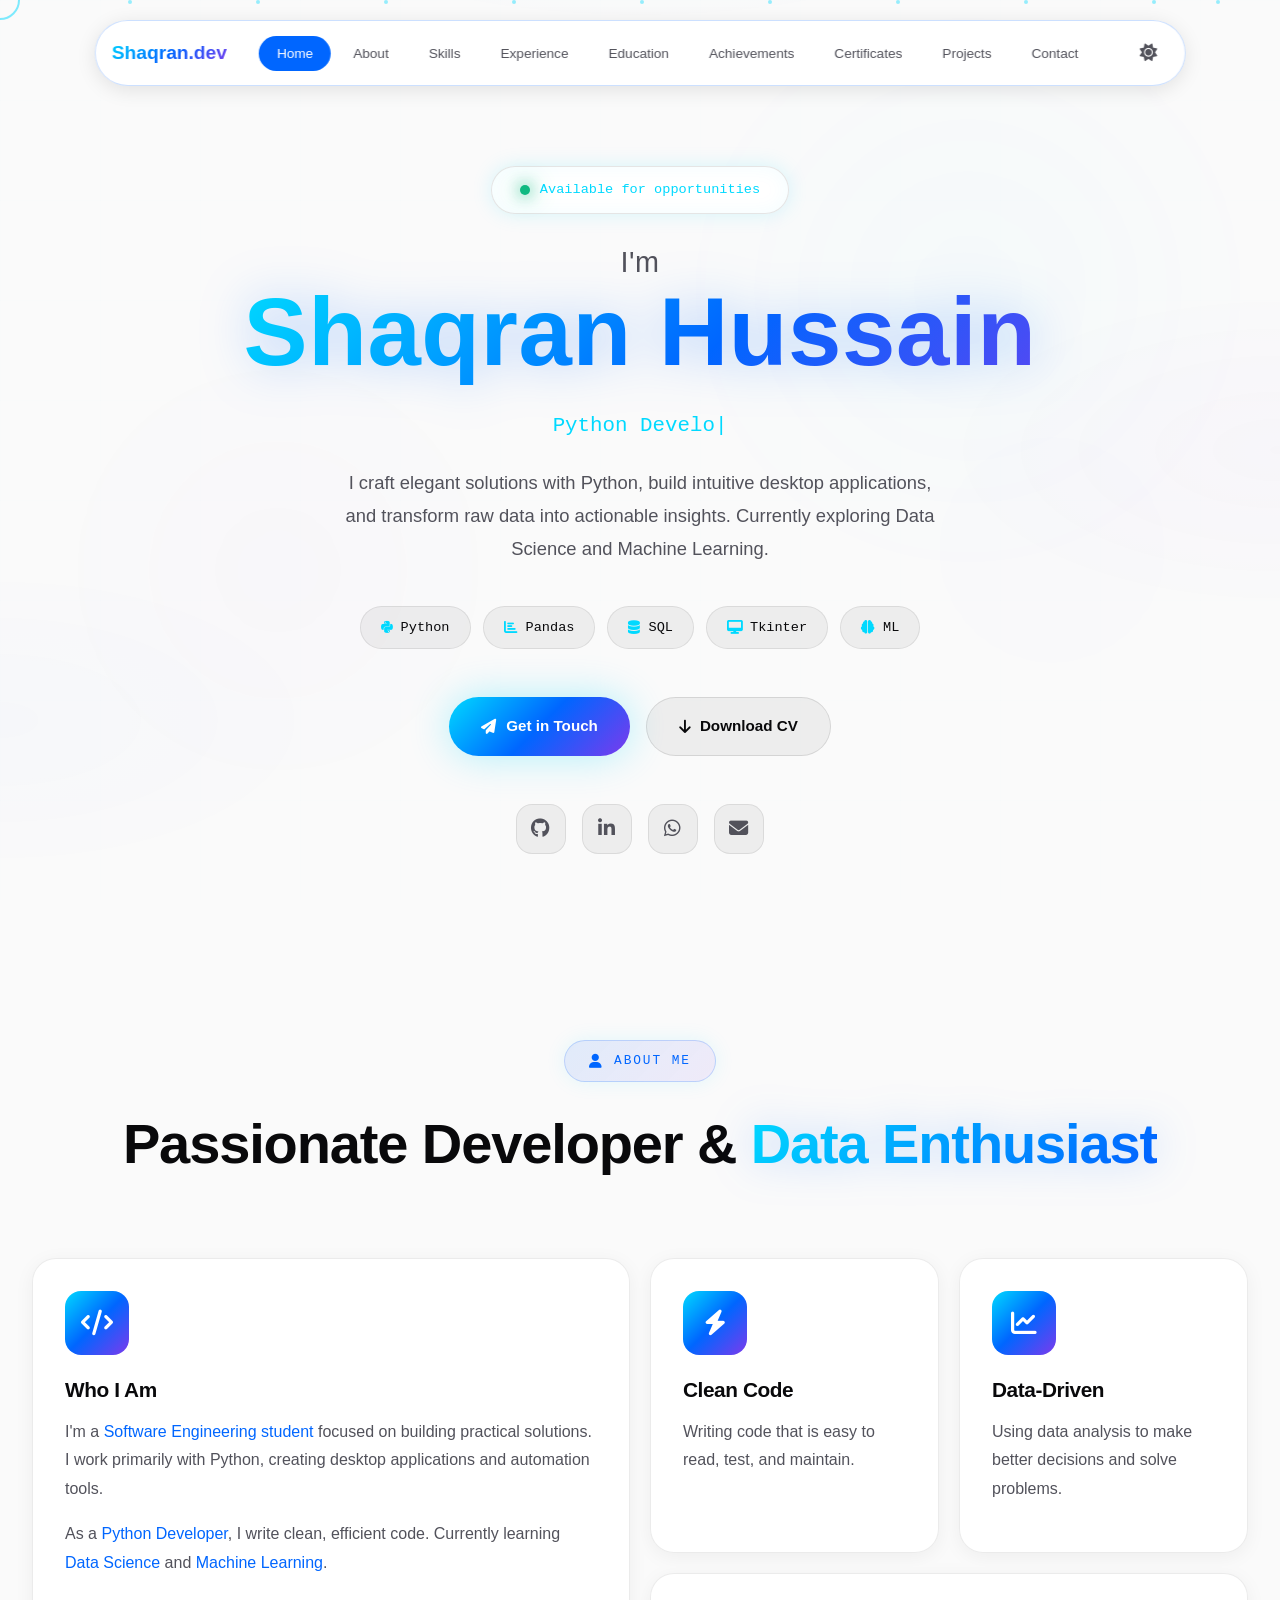
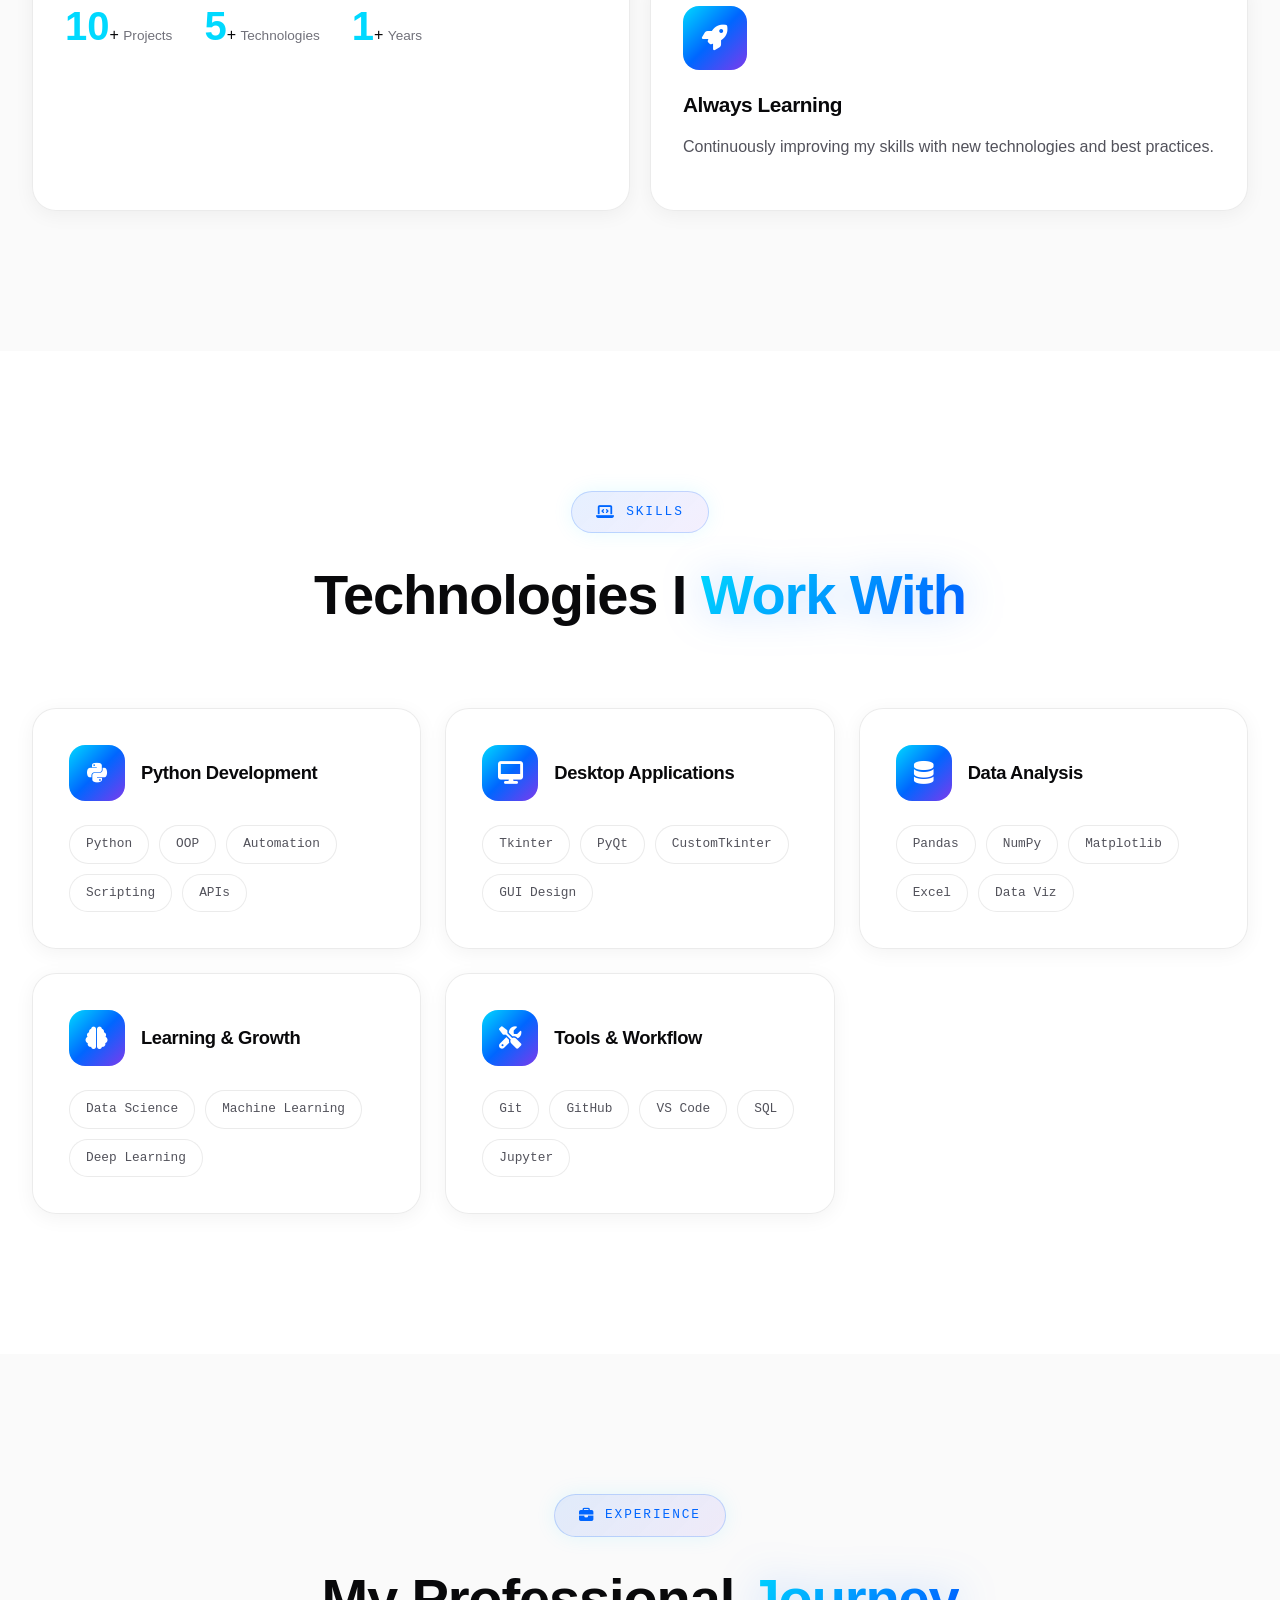
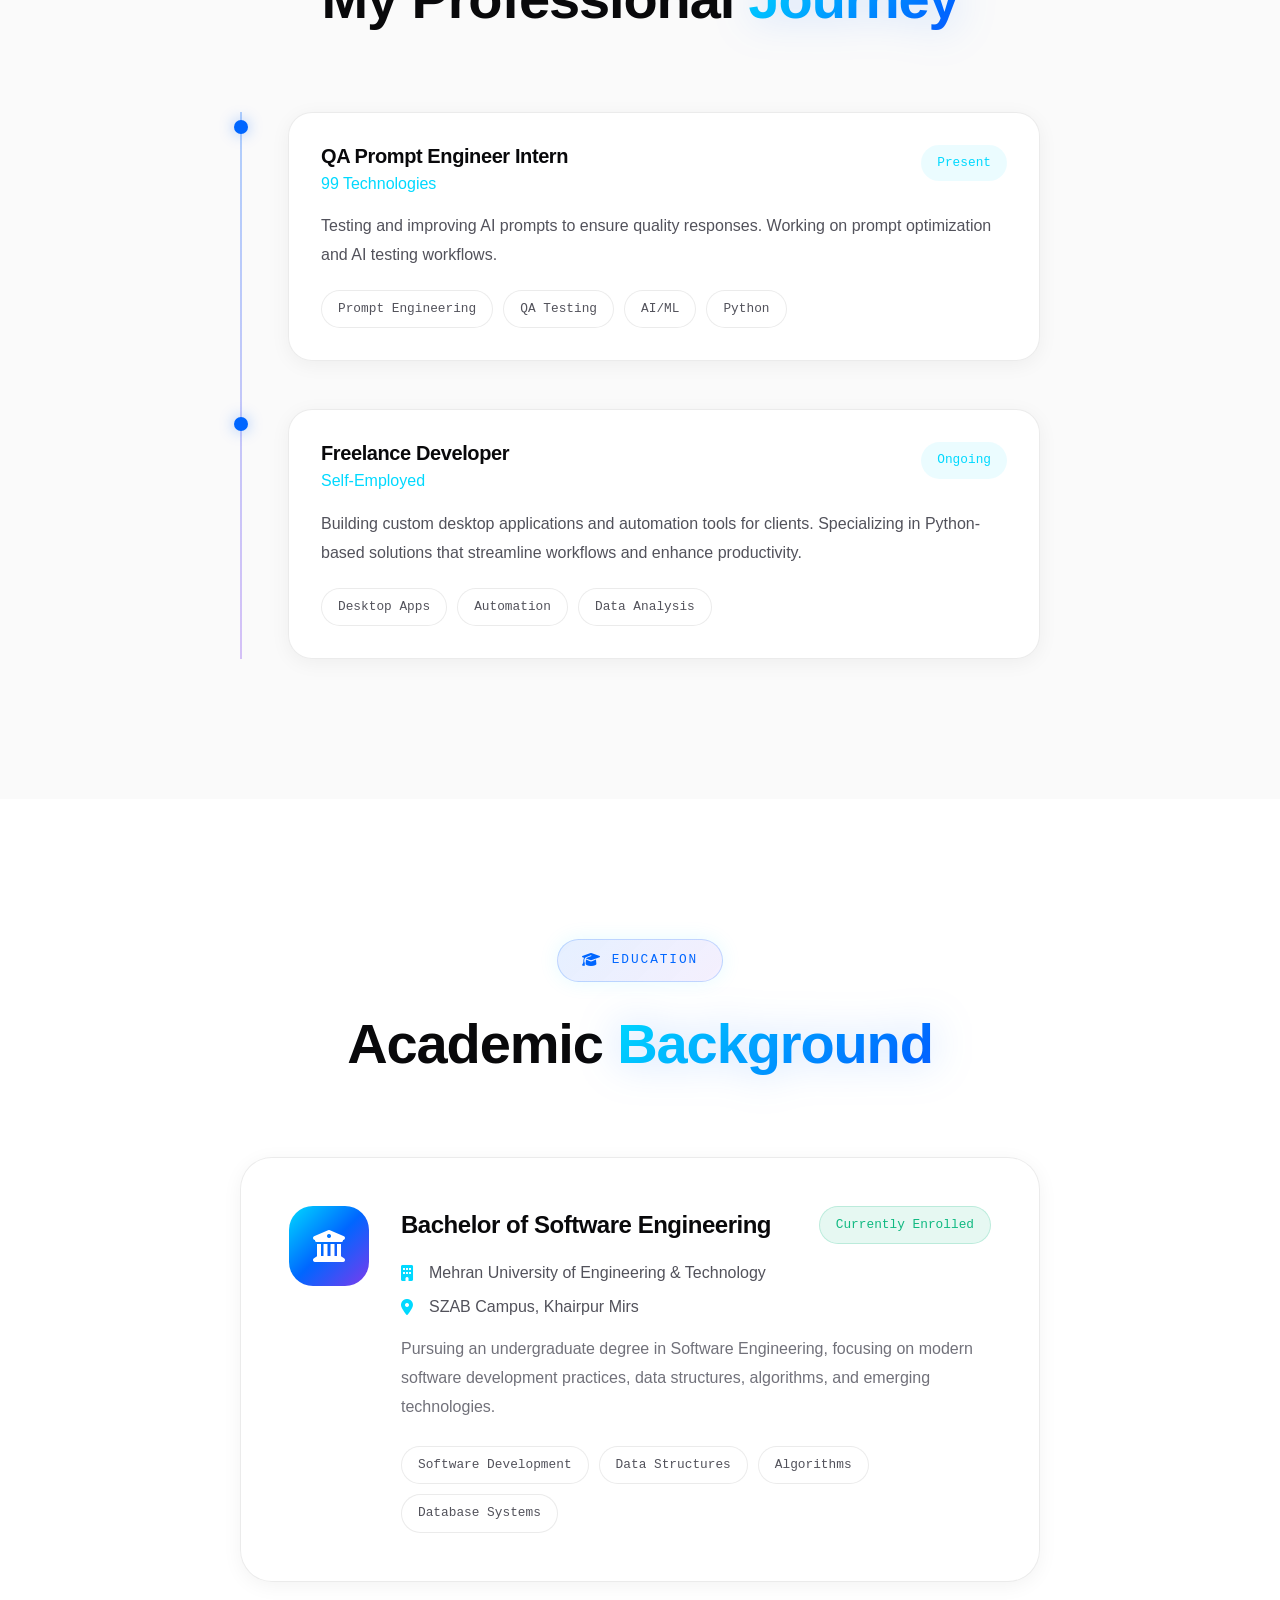
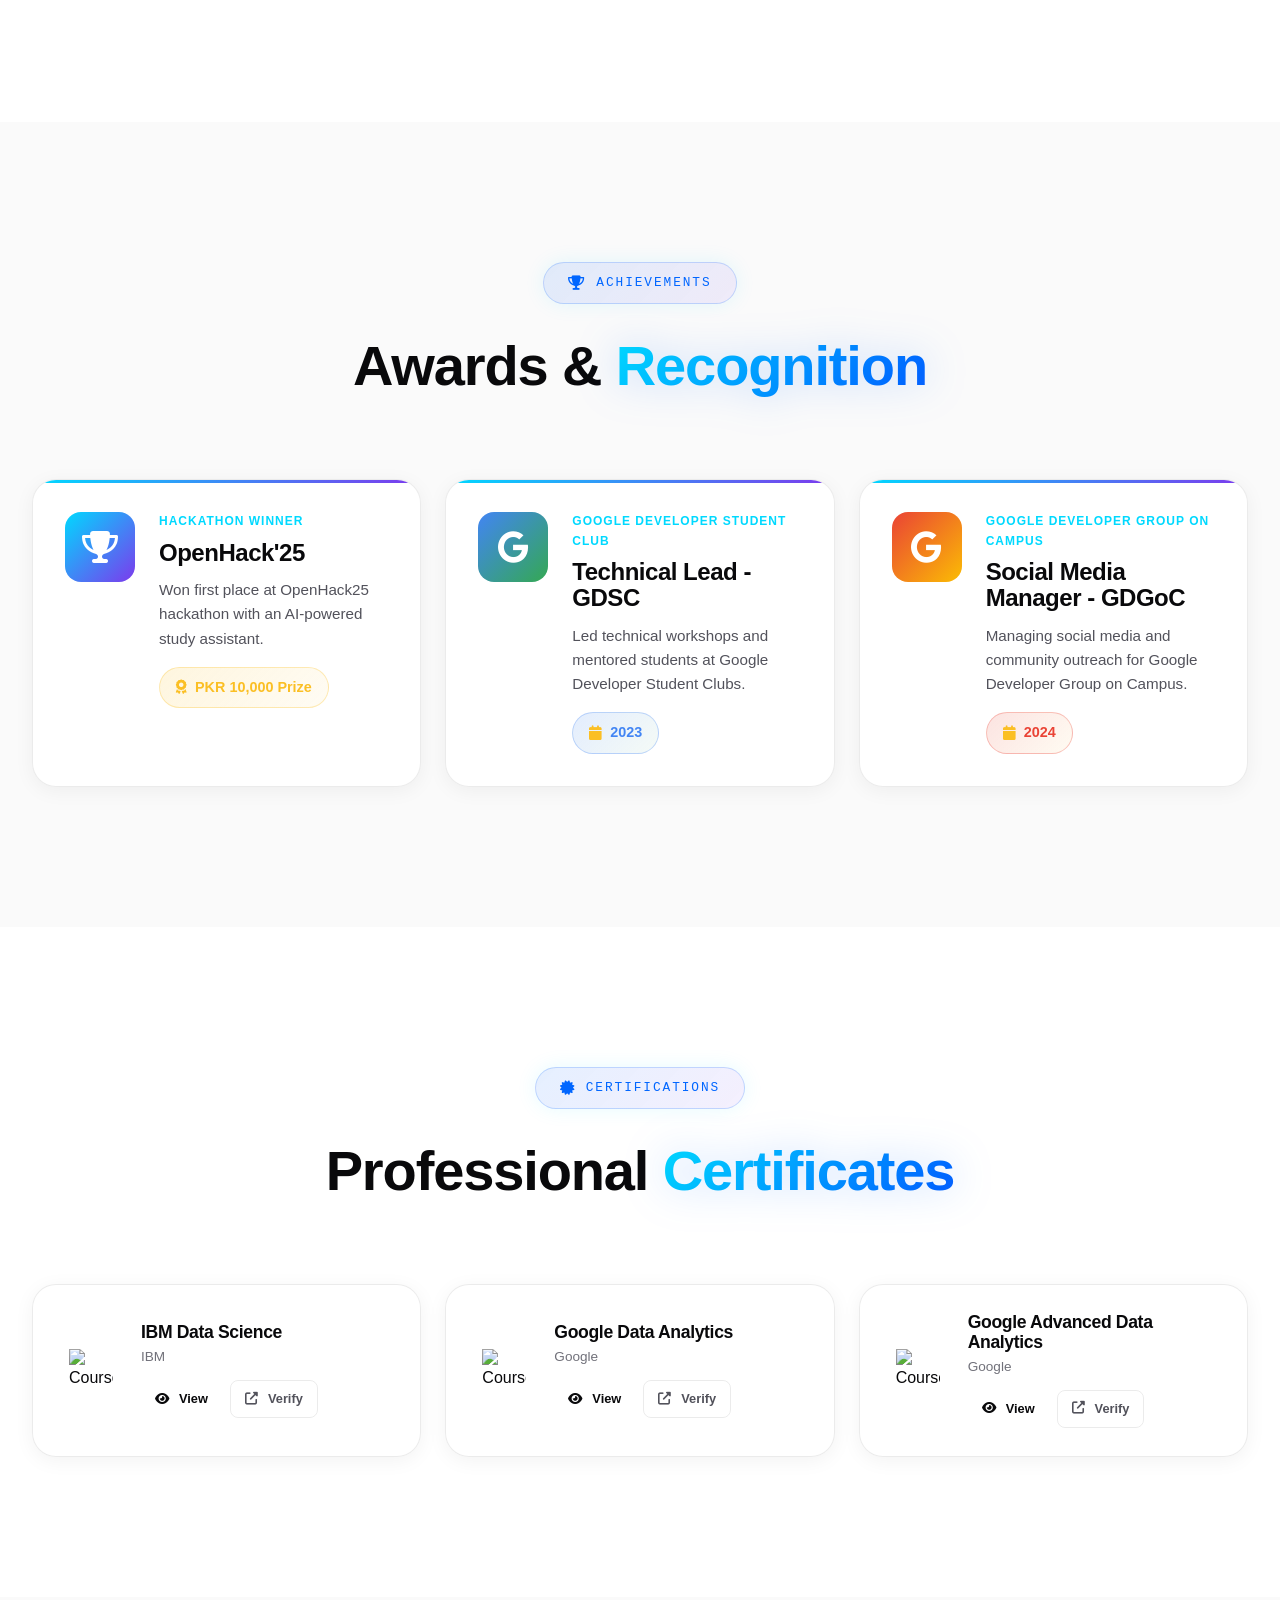
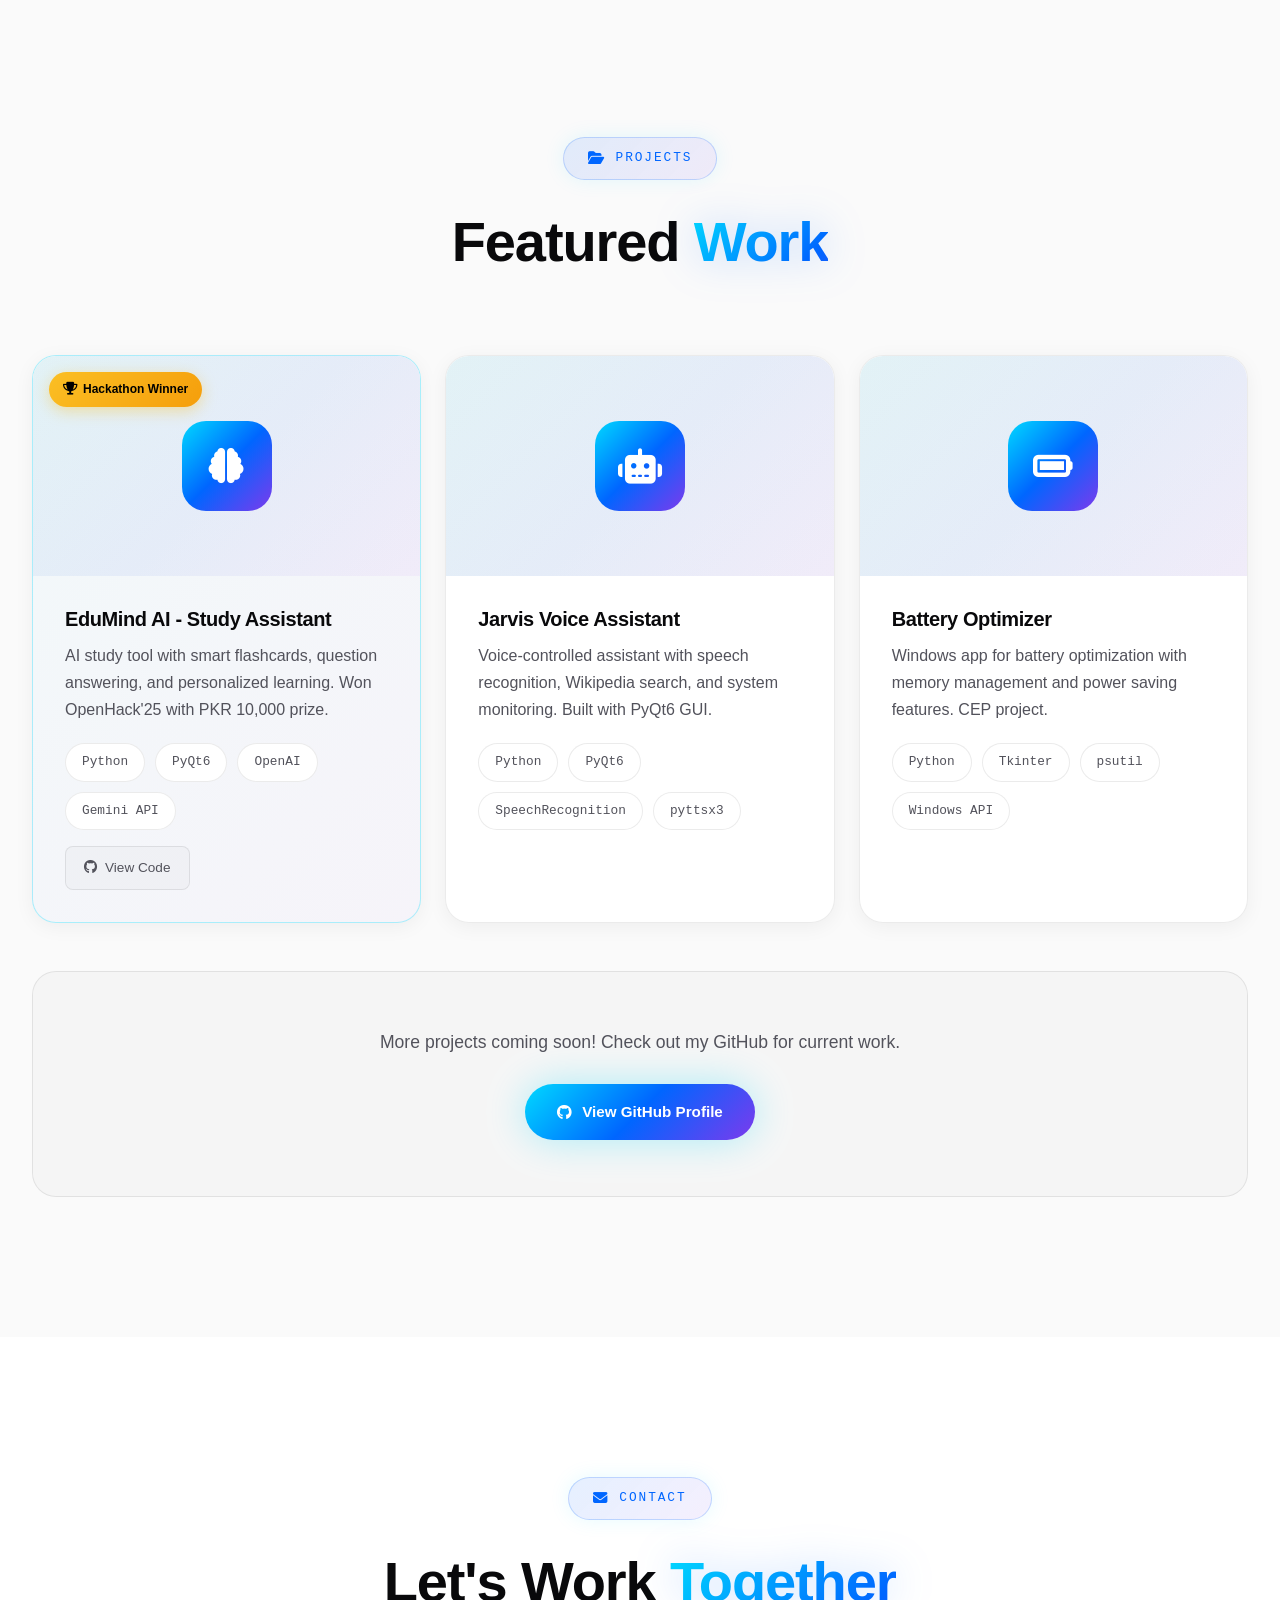
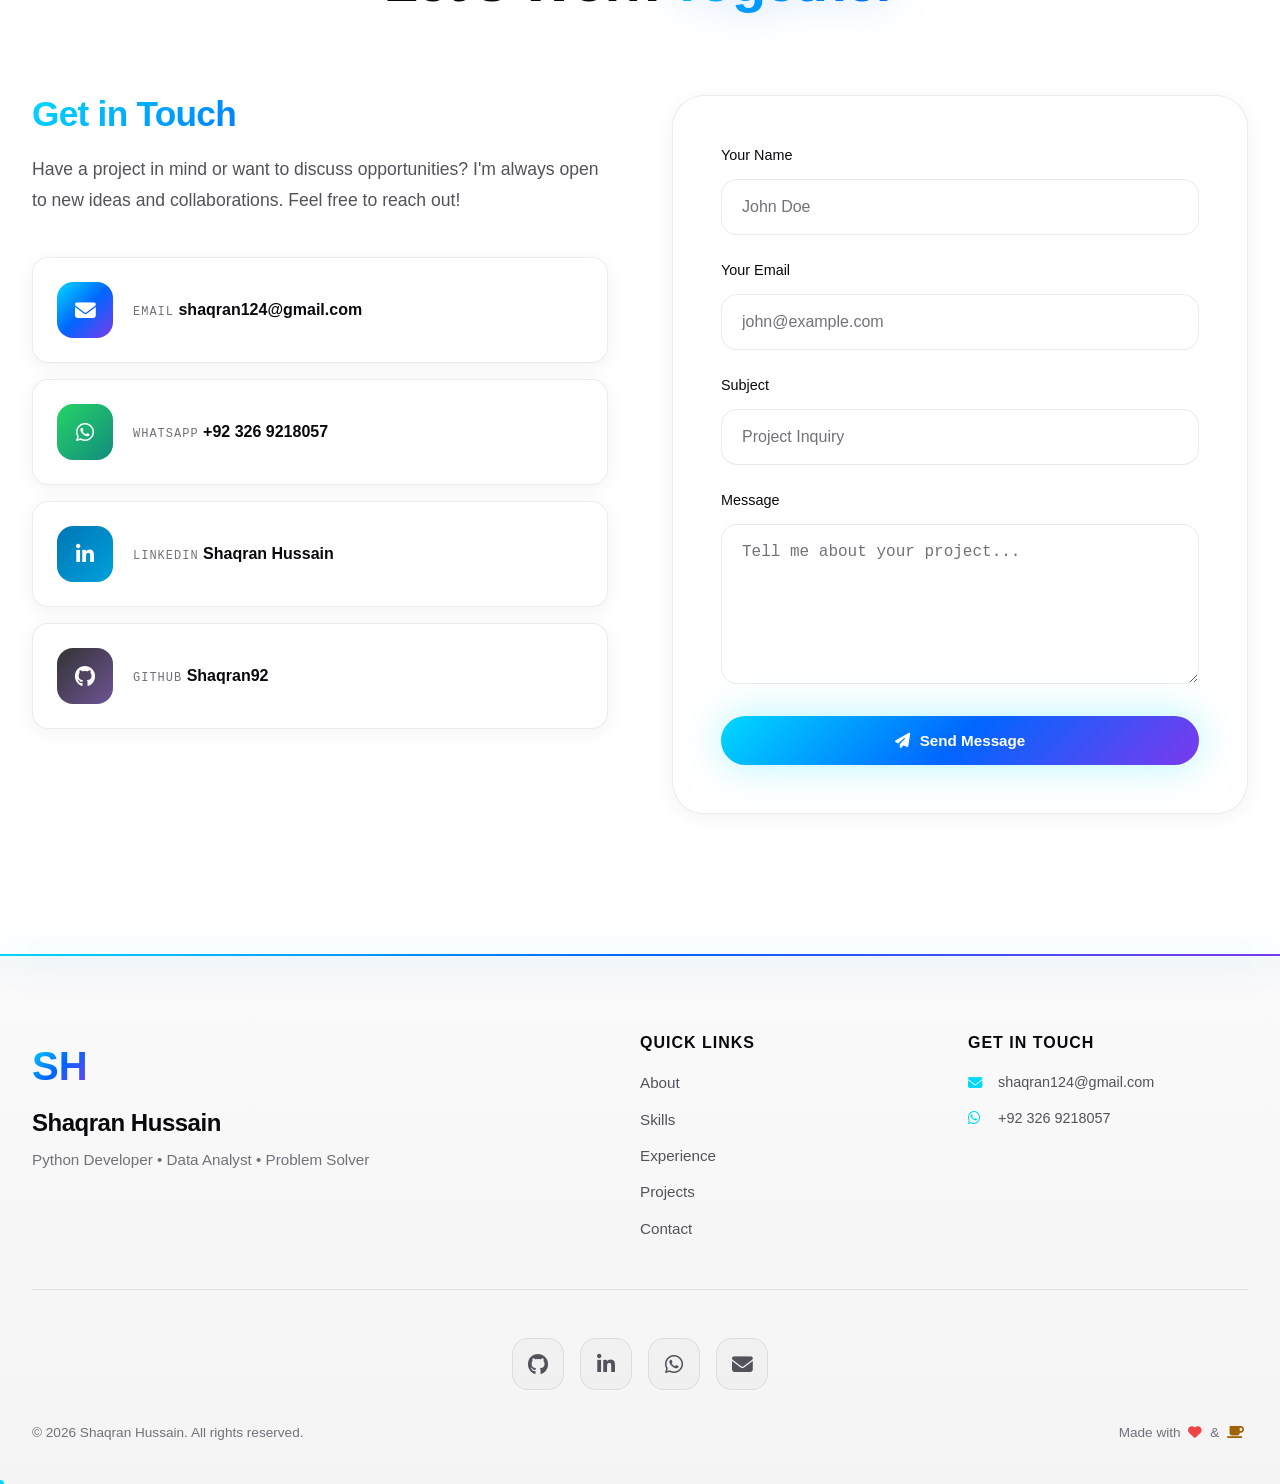
==== commit 9eb82484: "fifth commit" ====
--- a/index.html
+++ b/index.html
@@ -45,9 +45,12 @@
     <meta name="twitter:image" content="https://www.shaqranhussain.dev/assets/images/og-image.png">
     <meta name="twitter:creator" content="@shaqranhussain">
 
-    <!-- Favicon -->
-    <link rel="icon" type="image/png" href="assets/images/favicon.png">
-    <link rel="apple-touch-icon" href="assets/images/favicon.png">
+    <!-- Favicon - Multiple sizes for Google Search & browsers -->
+    <link rel="icon" type="image/x-icon" href="/assets/images/favicon.ico">
+    <link rel="icon" type="image/png" sizes="32x32" href="/assets/images/favicon.png">
+    <link rel="icon" type="image/png" sizes="16x16" href="/assets/images/favicon.png">
+    <link rel="apple-touch-icon" sizes="180x180" href="/assets/images/favicon.png">
+    <link rel="shortcut icon" href="/assets/images/favicon.ico">
 
     <!-- Theme Color -->
     <meta name="theme-color" content="#0a0a1a">
@@ -997,10 +1000,8 @@
     <!-- Dynamic Year -->
     <script>document.getElementById('current-year').textContent = new Date().getFullYear();</script>
 
-    <!-- Vanilla Tilt JS for 3D Tilt Effect with SRI -->
-    <script src="https://cdnjs.cloudflare.com/ajax/libs/vanilla-tilt/1.8.1/vanilla-tilt.min.js"
-        integrity="sha512-wC/cunGGDjXSl9OHUH0RuqSyW4YNLlsPwhcLxwWW1CR4OeC2E1xpcdZz2DeQkEmems14EZTZrgfF5AwMwUDA=="
-        crossorigin="anonymous" referrerpolicy="no-referrer"></script>
+    <!-- Vanilla Tilt JS for 3D Tilt Effect -->
+    <script src="https://cdnjs.cloudflare.com/ajax/libs/vanilla-tilt/1.8.1/vanilla-tilt.min.js"></script>
 
     <!-- Custom JS -->
     <script src="assets/js/script.js"></script>
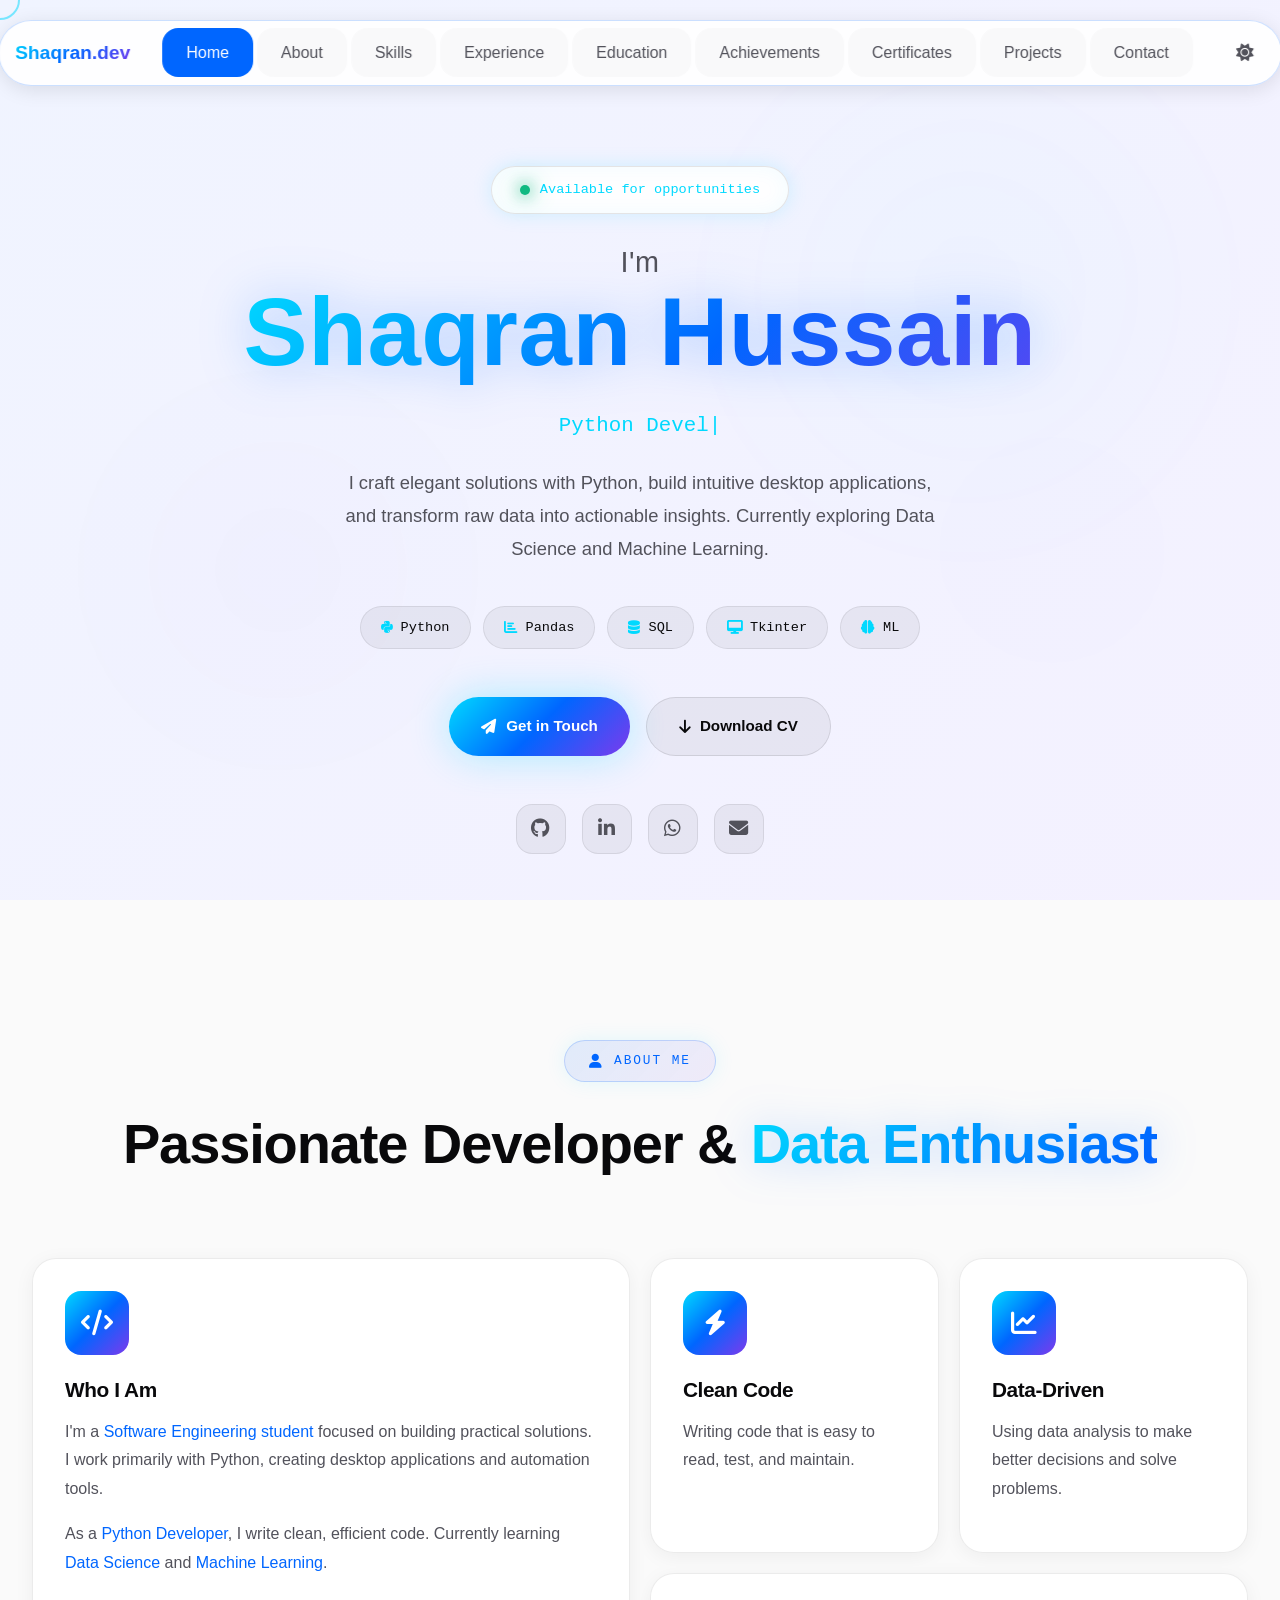
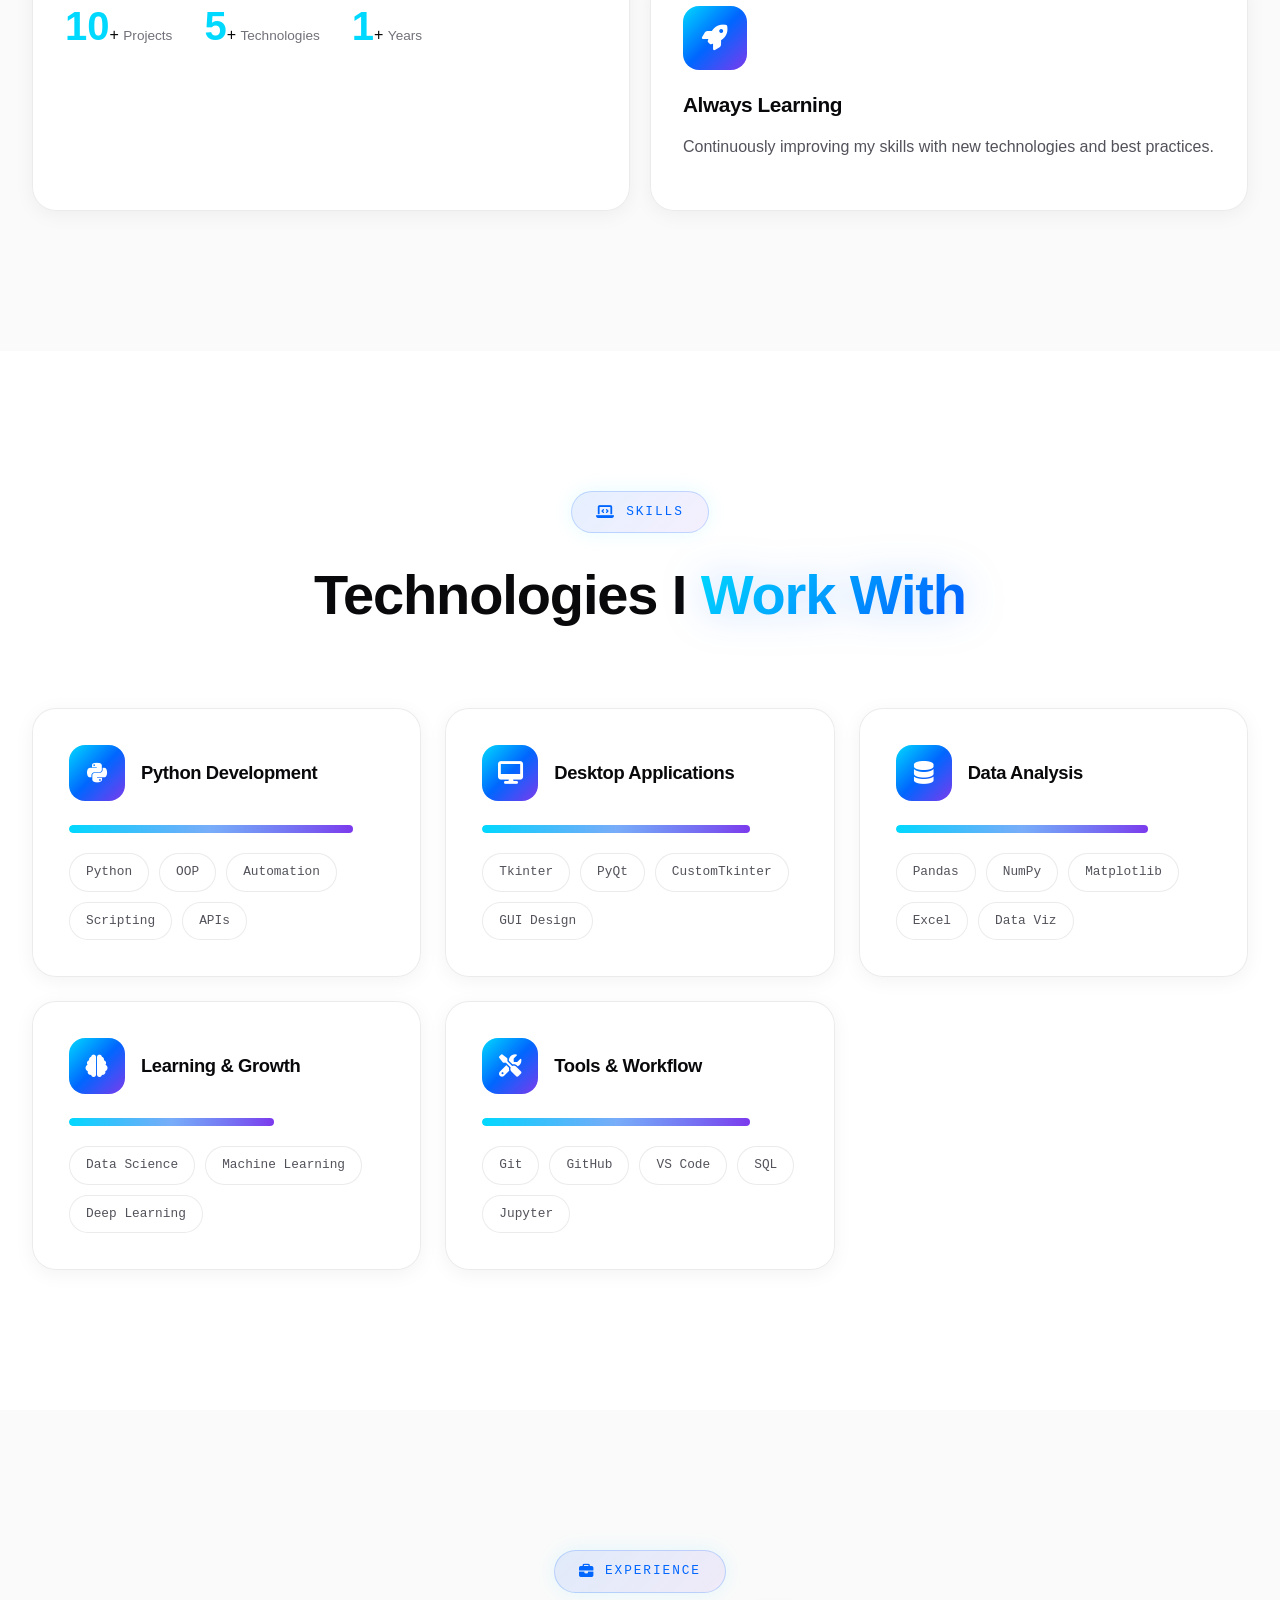
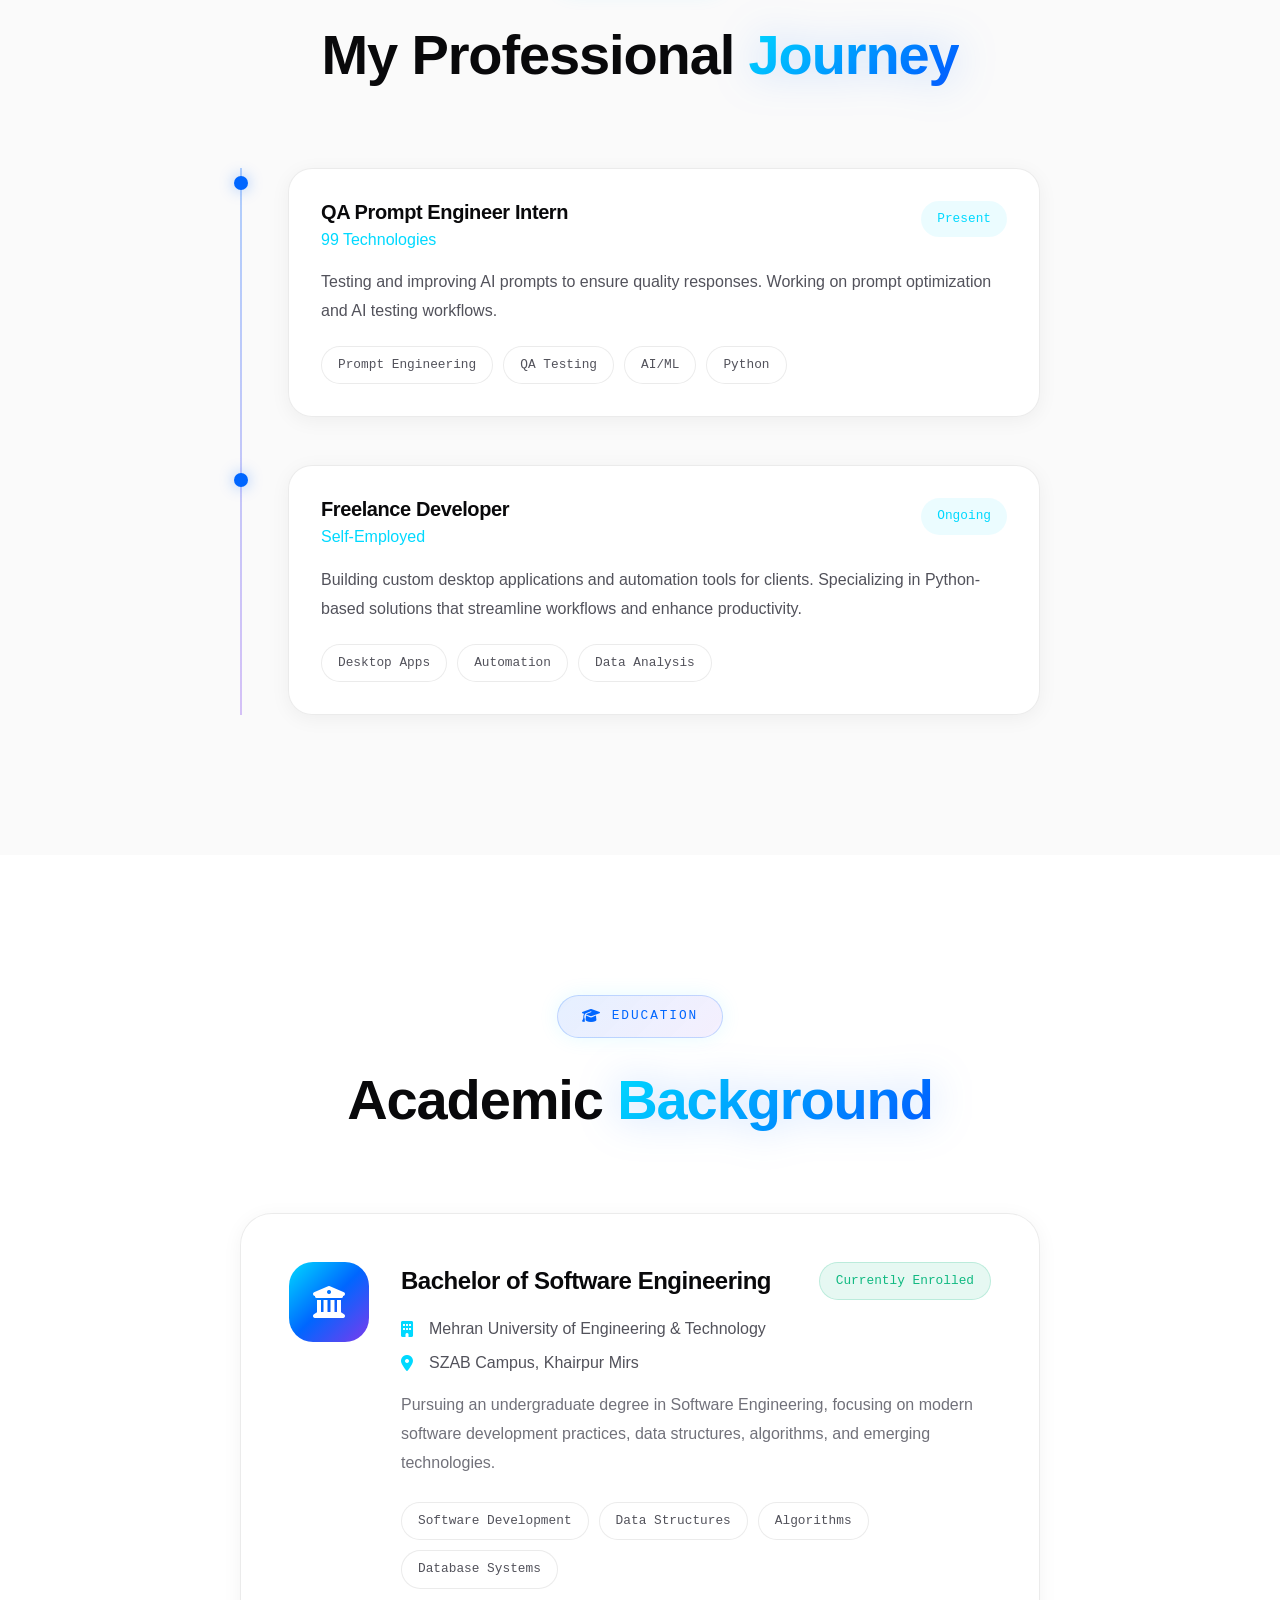
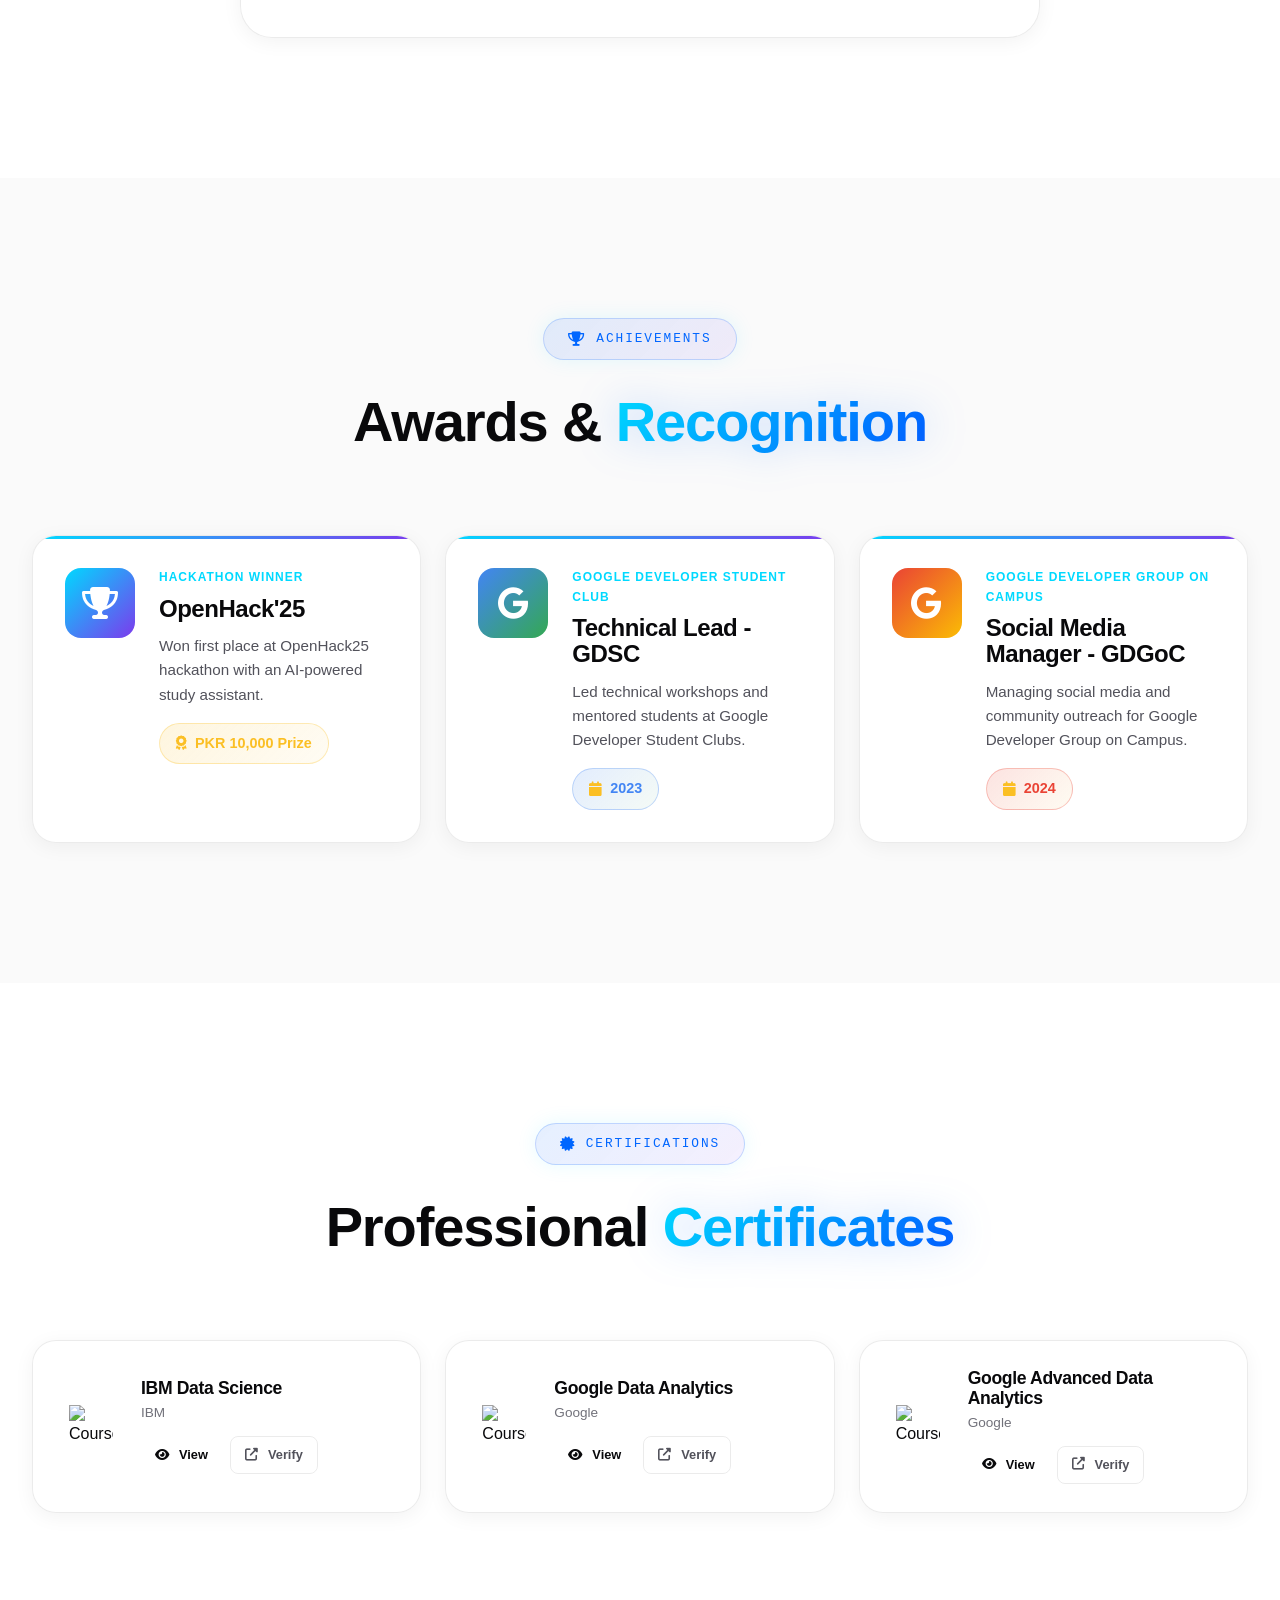
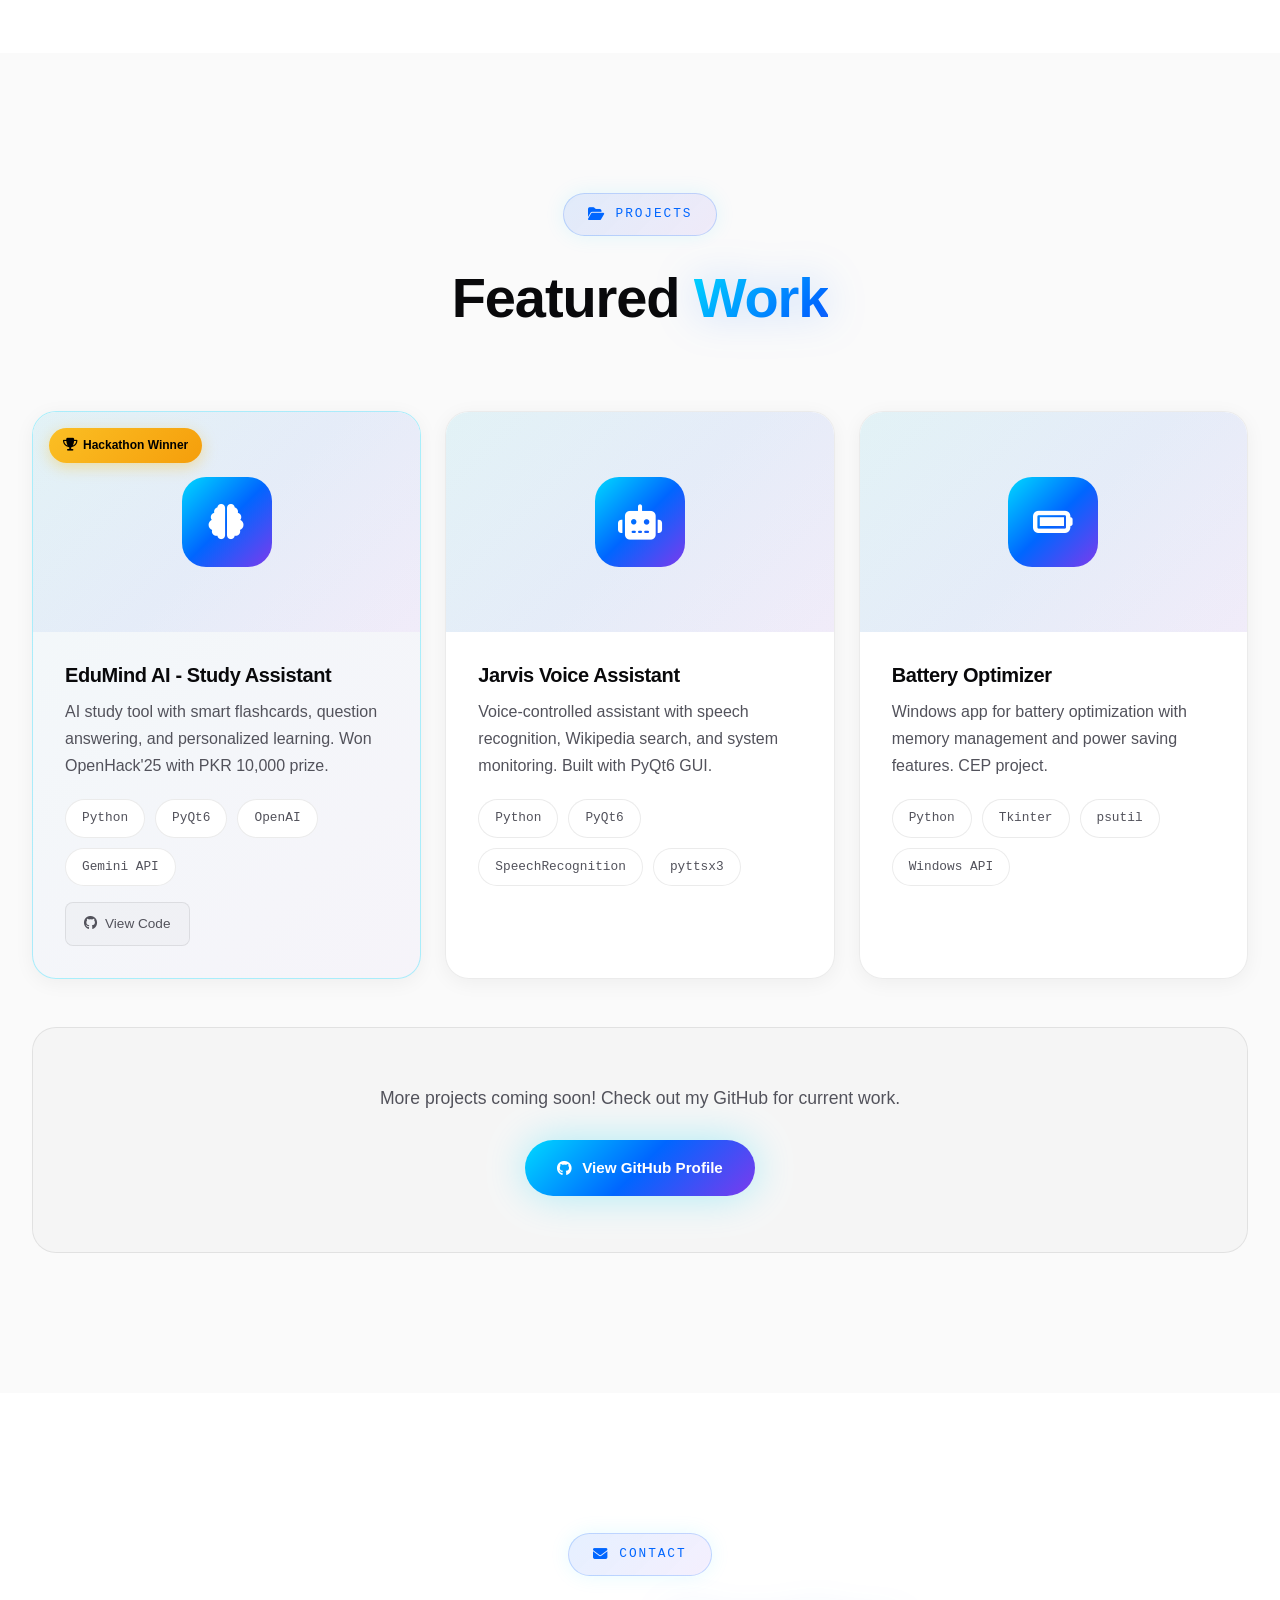
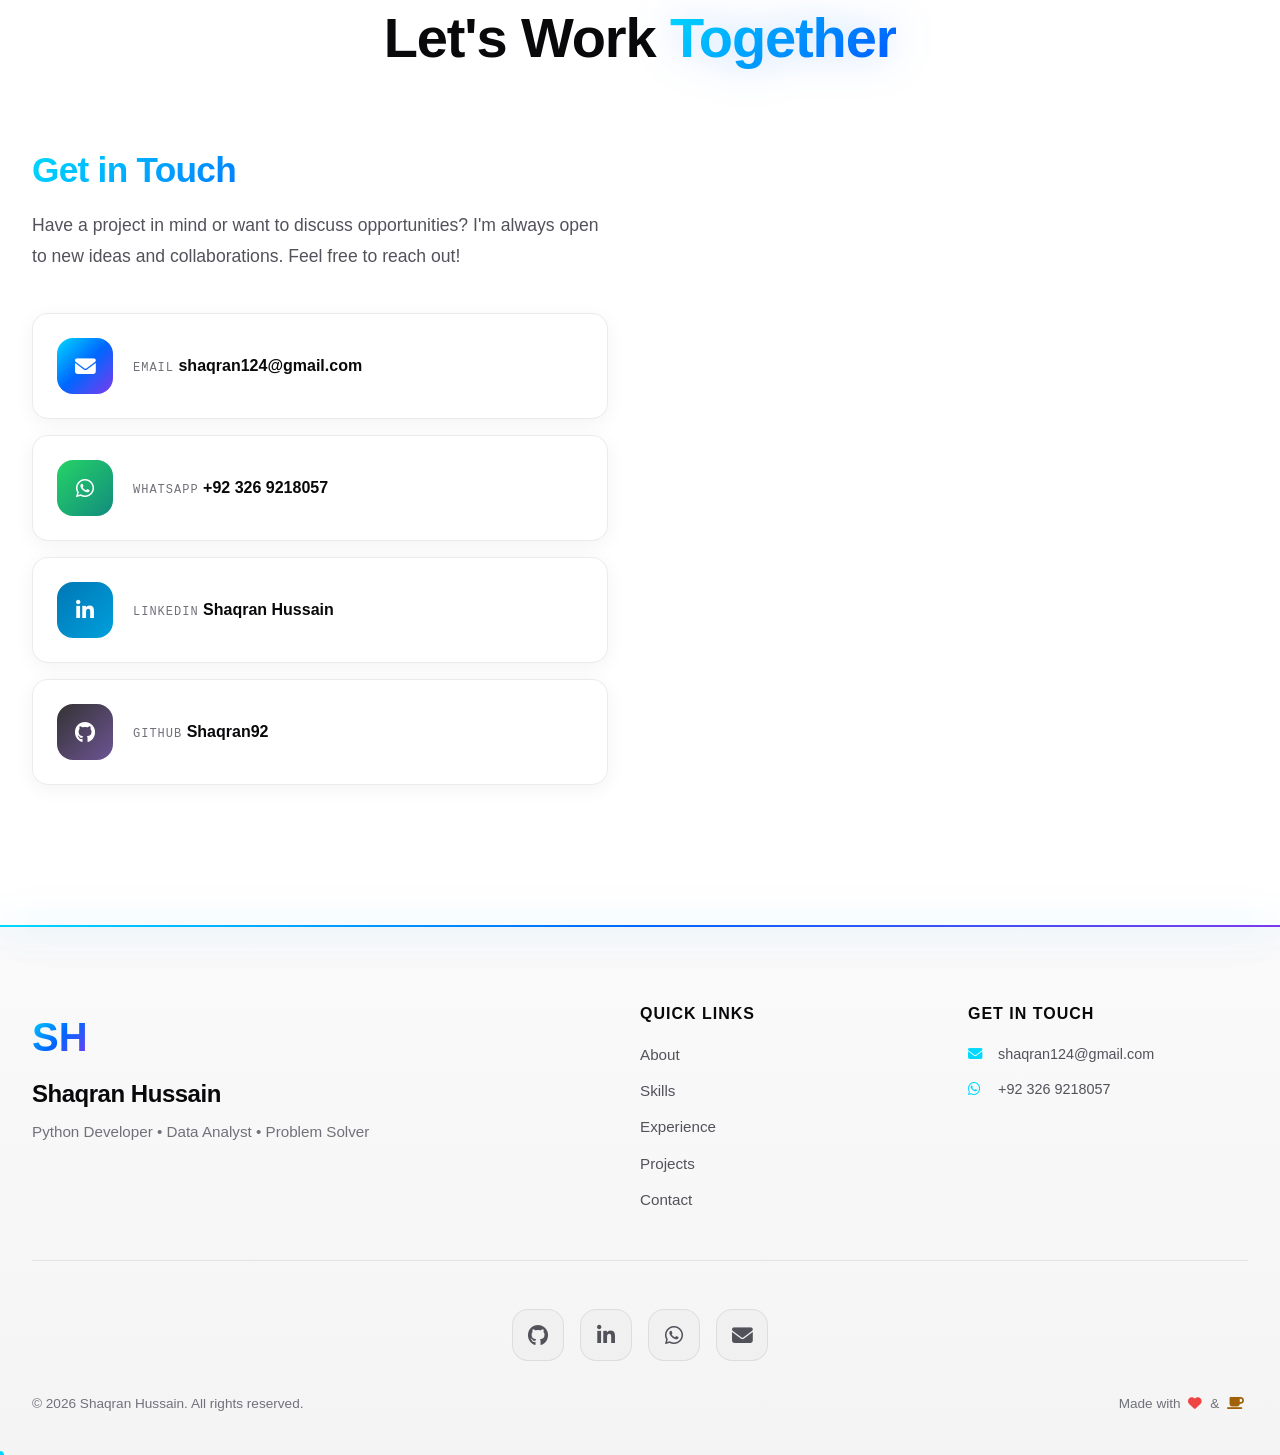
==== commit 8ad07678: "seventh commit" ====
--- a/index.html
+++ b/index.html
@@ -451,6 +451,10 @@
                         </div>
                         <h3>Python Development</h3>
                     </div>
+                    <div class="skill-progress">
+                        <div class="skill-progress-bar" data-progress="90"></div>
+                        <span class="skill-percent">90%</span>
+                    </div>
                     <div class="skill-tags">
                         <span class="skill-tag">Python</span>
                         <span class="skill-tag">OOP</span>
@@ -467,6 +471,10 @@
                         </div>
                         <h3>Desktop Applications</h3>
                     </div>
+                    <div class="skill-progress">
+                        <div class="skill-progress-bar" data-progress="85"></div>
+                        <span class="skill-percent">85%</span>
+                    </div>
                     <div class="skill-tags">
                         <span class="skill-tag">Tkinter</span>
                         <span class="skill-tag">PyQt</span>
@@ -481,6 +489,10 @@
                             <i class="fas fa-database"></i>
                         </div>
                         <h3>Data Analysis</h3>
+                    </div>
+                    <div class="skill-progress">
+                        <div class="skill-progress-bar" data-progress="80"></div>
+                        <span class="skill-percent">80%</span>
                     </div>
                     <div class="skill-tags">
                         <span class="skill-tag">Pandas</span>
@@ -498,6 +510,10 @@
                         </div>
                         <h3>Learning & Growth</h3>
                     </div>
+                    <div class="skill-progress">
+                        <div class="skill-progress-bar" data-progress="65"></div>
+                        <span class="skill-percent">65%</span>
+                    </div>
                     <div class="skill-tags">
                         <span class="skill-tag">Data Science</span>
                         <span class="skill-tag">Machine Learning</span>
@@ -511,6 +527,10 @@
                             <i class="fas fa-tools"></i>
                         </div>
                         <h3>Tools & Workflow</h3>
+                    </div>
+                    <div class="skill-progress">
+                        <div class="skill-progress-bar" data-progress="85"></div>
+                        <span class="skill-percent">85%</span>
                     </div>
                     <div class="skill-tags">
                         <span class="skill-tag">Git</span>
@@ -903,22 +923,21 @@
                     <input type="hidden" name="access_key" value="8085213e-284b-49ca-9d1f-46980e0a82ab">
                     <input type="hidden" name="subject" value="New Contact from Portfolio Website">
                     <input type="hidden" name="from_name" value="Portfolio Contact Form">
-                    <div class="form-group">
+                    <div class="form-group floating-label">
+                        <input type="text" id="name" name="name" placeholder=" " required>
                         <label for="name">Your Name</label>
-                        <input type="text" id="name" name="name" placeholder="John Doe" required>
-                    </div>
-                    <div class="form-group">
+                    </div>
+                    <div class="form-group floating-label">
+                        <input type="email" id="email" name="email" placeholder=" " required>
                         <label for="email">Your Email</label>
-                        <input type="email" id="email" name="email" placeholder="john@example.com" required>
-                    </div>
-                    <div class="form-group">
+                    </div>
+                    <div class="form-group floating-label">
+                        <input type="text" id="user_subject" name="user_subject" placeholder=" " required>
                         <label for="user_subject">Subject</label>
-                        <input type="text" id="user_subject" name="user_subject" placeholder="Project Inquiry" required>
-                    </div>
-                    <div class="form-group">
-                        <label for="message">Message</label>
-                        <textarea id="message" name="message" placeholder="Tell me about your project..."
-                            required></textarea>
+                    </div>
+                    <div class="form-group floating-label">
+                        <textarea id="message" name="message" placeholder=" " required></textarea>
+                        <label for="message">Your Message</label>
                     </div>
                     <button type="submit" class="btn btn-primary btn-submit" style="width: 100%;">
                         <i class="fas fa-paper-plane"></i>
@@ -997,6 +1016,12 @@
         <i class="fas fa-arrow-up"></i>
     </button>
 
+    <!-- Sticky Mobile CTA -->
+    <a href="#contact" class="mobile-cta" aria-label="Contact Me">
+        <i class="fas fa-envelope"></i>
+        <span>Hire Me</span>
+    </a>
+
     <!-- Dynamic Year -->
     <script>document.getElementById('current-year').textContent = new Date().getFullYear();</script>
 
--- a/assets/css/styles.css
+++ b/assets/css/styles.css
@@ -639,6 +639,29 @@
     text-align: center;
     position: relative;
     overflow: hidden;
+    background: linear-gradient(-45deg, #0a0a1a, #1a0a2e, #0a1a2e, #0a0a1a);
+    background-size: 400% 400%;
+    animation: heroGradient 15s ease infinite;
+}
+
+@keyframes heroGradient {
+    0% {
+        background-position: 0% 50%;
+    }
+
+    50% {
+        background-position: 100% 50%;
+    }
+
+    100% {
+        background-position: 0% 50%;
+    }
+}
+
+[data-theme="light"] .hero {
+    background: linear-gradient(-45deg, #f0f4ff, #e8f0ff, #f5f0ff, #f0f4ff);
+    background-size: 400% 400%;
+    animation: heroGradient 15s ease infinite;
 }
 
 /* Floating Particles */
@@ -1154,6 +1177,141 @@
 }
 
 /* =====================================================
+   SKILLS SECTION
+   ===================================================== */
+.skills-grid {
+    display: grid;
+    grid-template-columns: repeat(auto-fit, minmax(320px, 1fr));
+    gap: 24px;
+}
+
+.skill-card {
+    padding: 28px;
+    background: var(--glass-bg);
+    border: 1px solid var(--glass-border);
+    border-radius: var(--radius-lg);
+    transition: all 0.4s var(--ease-out-expo);
+}
+
+.skill-card:hover {
+    transform: translateY(-5px);
+    border-color: var(--accent-cyan);
+    box-shadow: 0 20px 50px rgba(0, 217, 255, 0.15);
+}
+
+.skill-header {
+    display: flex;
+    align-items: center;
+    gap: 16px;
+    margin-bottom: 20px;
+}
+
+.skill-icon {
+    width: 50px;
+    height: 50px;
+    display: flex;
+    align-items: center;
+    justify-content: center;
+    background: linear-gradient(135deg, var(--accent-cyan) 0%, var(--accent-purple) 100%);
+    border-radius: var(--radius-md);
+    font-size: 1.4rem;
+    color: white;
+}
+
+.skill-header h3 {
+    font-family: var(--font-display);
+    font-size: 1.25rem;
+    font-weight: 600;
+    color: var(--text-primary);
+}
+
+/* Skill Progress Bar */
+.skill-progress {
+    position: relative;
+    height: 8px;
+    background: rgba(255, 255, 255, 0.1);
+    border-radius: var(--radius-full);
+    margin-bottom: 20px;
+    overflow: hidden;
+}
+
+.skill-progress-bar {
+    height: 100%;
+    width: 0;
+    background: linear-gradient(90deg, var(--accent-cyan) 0%, var(--accent-purple) 100%);
+    border-radius: var(--radius-full);
+    transition: width 1.5s cubic-bezier(0.25, 0.46, 0.45, 0.94);
+    position: relative;
+}
+
+.skill-progress-bar::after {
+    content: '';
+    position: absolute;
+    top: 0;
+    left: 0;
+    right: 0;
+    bottom: 0;
+    background: linear-gradient(90deg, transparent, rgba(255, 255, 255, 0.3), transparent);
+    animation: shimmer 2s infinite;
+}
+
+@keyframes shimmer {
+    0% {
+        transform: translateX(-100%);
+    }
+
+    100% {
+        transform: translateX(100%);
+    }
+}
+
+.skill-percent {
+    position: absolute;
+    right: 0;
+    top: -25px;
+    font-size: 0.85rem;
+    font-weight: 600;
+    color: var(--accent-cyan);
+}
+
+.skill-tags {
+    display: flex;
+    flex-wrap: wrap;
+    gap: 8px;
+}
+
+.skill-tag {
+    padding: 6px 14px;
+    background: rgba(0, 217, 255, 0.1);
+    border: 1px solid rgba(0, 217, 255, 0.2);
+    border-radius: var(--radius-full);
+    font-size: 0.85rem;
+    color: var(--text-secondary);
+    transition: all 0.3s ease;
+}
+
+.skill-tag:hover {
+    background: rgba(0, 217, 255, 0.2);
+    border-color: var(--accent-cyan);
+    color: var(--accent-cyan);
+}
+
+/* Mobile responsive */
+@media (max-width: 768px) {
+    .skills-grid {
+        grid-template-columns: 1fr;
+    }
+
+    .skill-card {
+        padding: 24px;
+    }
+
+    .skill-header h3 {
+        font-size: 1.1rem;
+    }
+}
+
+/* =====================================================
    ACHIEVEMENTS SECTION
    ===================================================== */
 .achievements-grid {
@@ -1907,13 +2065,72 @@
 
 .form-group input::placeholder,
 .form-group textarea::placeholder {
-    color: var(--text-muted);
+    color: transparent;
 }
 
 .form-group textarea {
     min-height: 160px;
     resize: vertical;
 }
+
+/* Floating Label Styles */
+.floating-label {
+    position: relative;
+    margin-bottom: 28px;
+}
+
+.floating-label label {
+    position: absolute;
+    left: 20px;
+    top: 50%;
+    transform: translateY(-50%);
+    font-size: 1rem;
+    color: var(--text-muted);
+    pointer-events: none;
+    transition: all 0.3s cubic-bezier(0.16, 1, 0.3, 1);
+    background: transparent;
+    padding: 0;
+    margin: 0;
+}
+
+.floating-label textarea~label {
+    top: 24px;
+    transform: translateY(0);
+}
+
+.floating-label input:focus~label,
+.floating-label input:not(:placeholder-shown)~label,
+.floating-label textarea:focus~label,
+.floating-label textarea:not(:placeholder-shown)~label {
+    top: -12px;
+    left: 16px;
+    font-size: 0.8rem;
+    font-weight: 600;
+    color: var(--accent-cyan);
+    background: var(--bg-elevated);
+    padding: 2px 8px;
+    border-radius: 4px;
+}
+
+.floating-label textarea:focus~label,
+.floating-label textarea:not(:placeholder-shown)~label {
+    top: -12px;
+}
+
+/* Mobile responsive floating labels */
+@media (max-width: 768px) {
+    .floating-label label {
+        font-size: 0.9rem;
+    }
+
+    .floating-label input:focus~label,
+    .floating-label input:not(:placeholder-shown)~label,
+    .floating-label textarea:focus~label,
+    .floating-label textarea:not(:placeholder-shown)~label {
+        font-size: 0.75rem;
+    }
+}
+
 
 /* =====================================================
    FOOTER
@@ -2174,10 +2391,11 @@
         height: 100vh;
         flex-direction: column;
         justify-content: center;
-        gap: 0;
+        gap: 8px;
+        padding: 80px 20px 40px;
         background: var(--bg-secondary);
         border-left: 1px solid var(--glass-border);
-        border-radius: 0;
+        border-radius: 24px 0 0 24px;
         transition: right 0.4s var(--ease-out-expo);
         z-index: 999;
     }
@@ -2212,9 +2430,20 @@
 
     .nav-link {
         display: block;
-        padding: 20px 40px;
+        padding: 16px 24px;
         font-size: 1rem;
-        border-radius: 0;
+        border-radius: var(--radius-md);
+        background: var(--glass-bg);
+        border: 1px solid var(--glass-border);
+        margin: 4px 0;
+        transition: all 0.3s ease;
+    }
+
+    .nav-link:hover,
+    .nav-link.active {
+        background: var(--accent-cyan);
+        color: var(--bg-primary);
+        border-color: var(--accent-cyan);
     }
 
     .nav-toggle {
@@ -2685,4 +2914,42 @@
         background: white !important;
         color: black !important;
     }
+}
+
+/* =====================================================
+   MOBILE STICKY CTA BUTTON
+   ===================================================== */
+.mobile-cta {
+    display: none;
+    position: fixed;
+    bottom: 24px;
+    left: 50%;
+    transform: translateX(-50%);
+    padding: 14px 28px;
+    background: linear-gradient(135deg, var(--accent-cyan) 0%, var(--accent-purple) 100%);
+    color: white;
+    font-weight: 600;
+    font-size: 0.95rem;
+    border-radius: var(--radius-full);
+    box-shadow: 0 10px 40px rgba(0, 217, 255, 0.4);
+    z-index: 99;
+    gap: 10px;
+    align-items: center;
+    text-decoration: none;
+    transition: all 0.3s ease;
+}
+
+.mobile-cta i {
+    font-size: 1rem;
+}
+
+.mobile-cta:hover {
+    transform: translateX(-50%) translateY(-3px);
+    box-shadow: 0 15px 50px rgba(0, 217, 255, 0.5);
+}
+
+@media (max-width: 768px) {
+    .mobile-cta {
+        display: flex;
+    }
 }
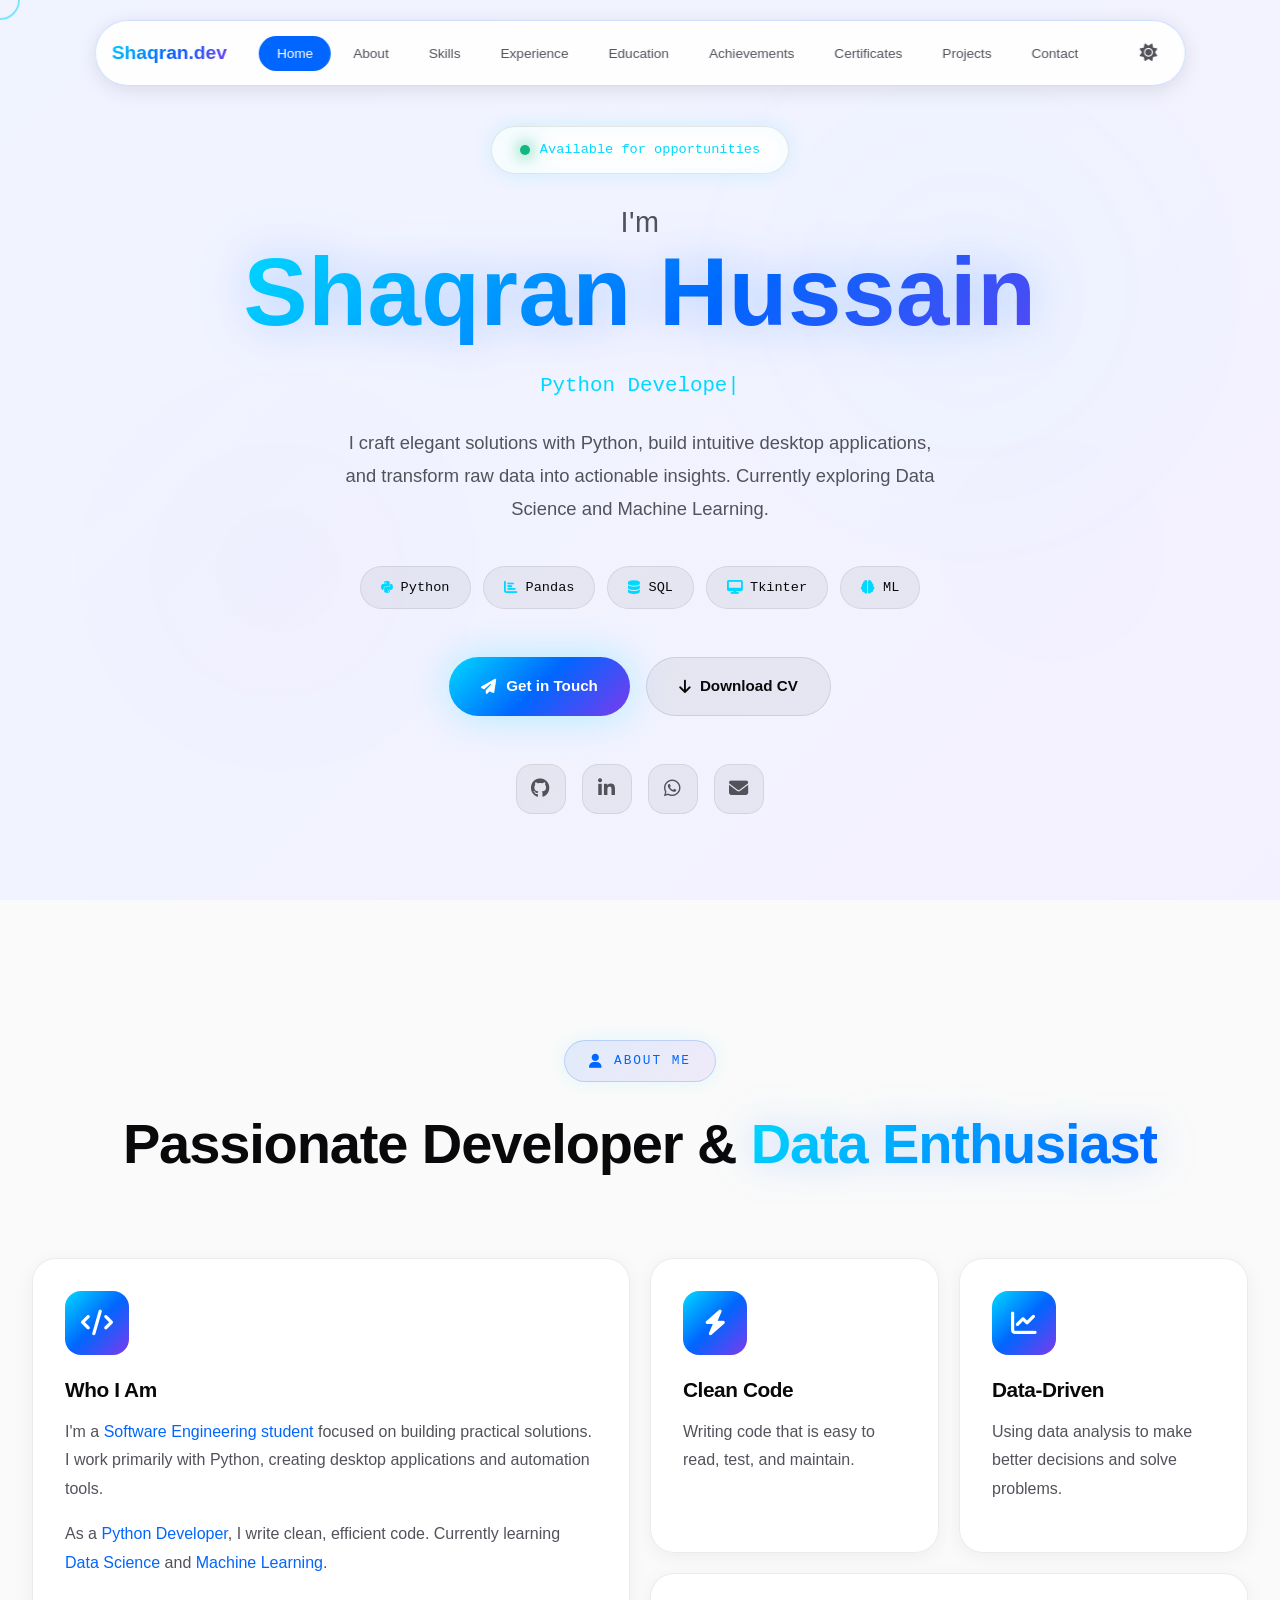
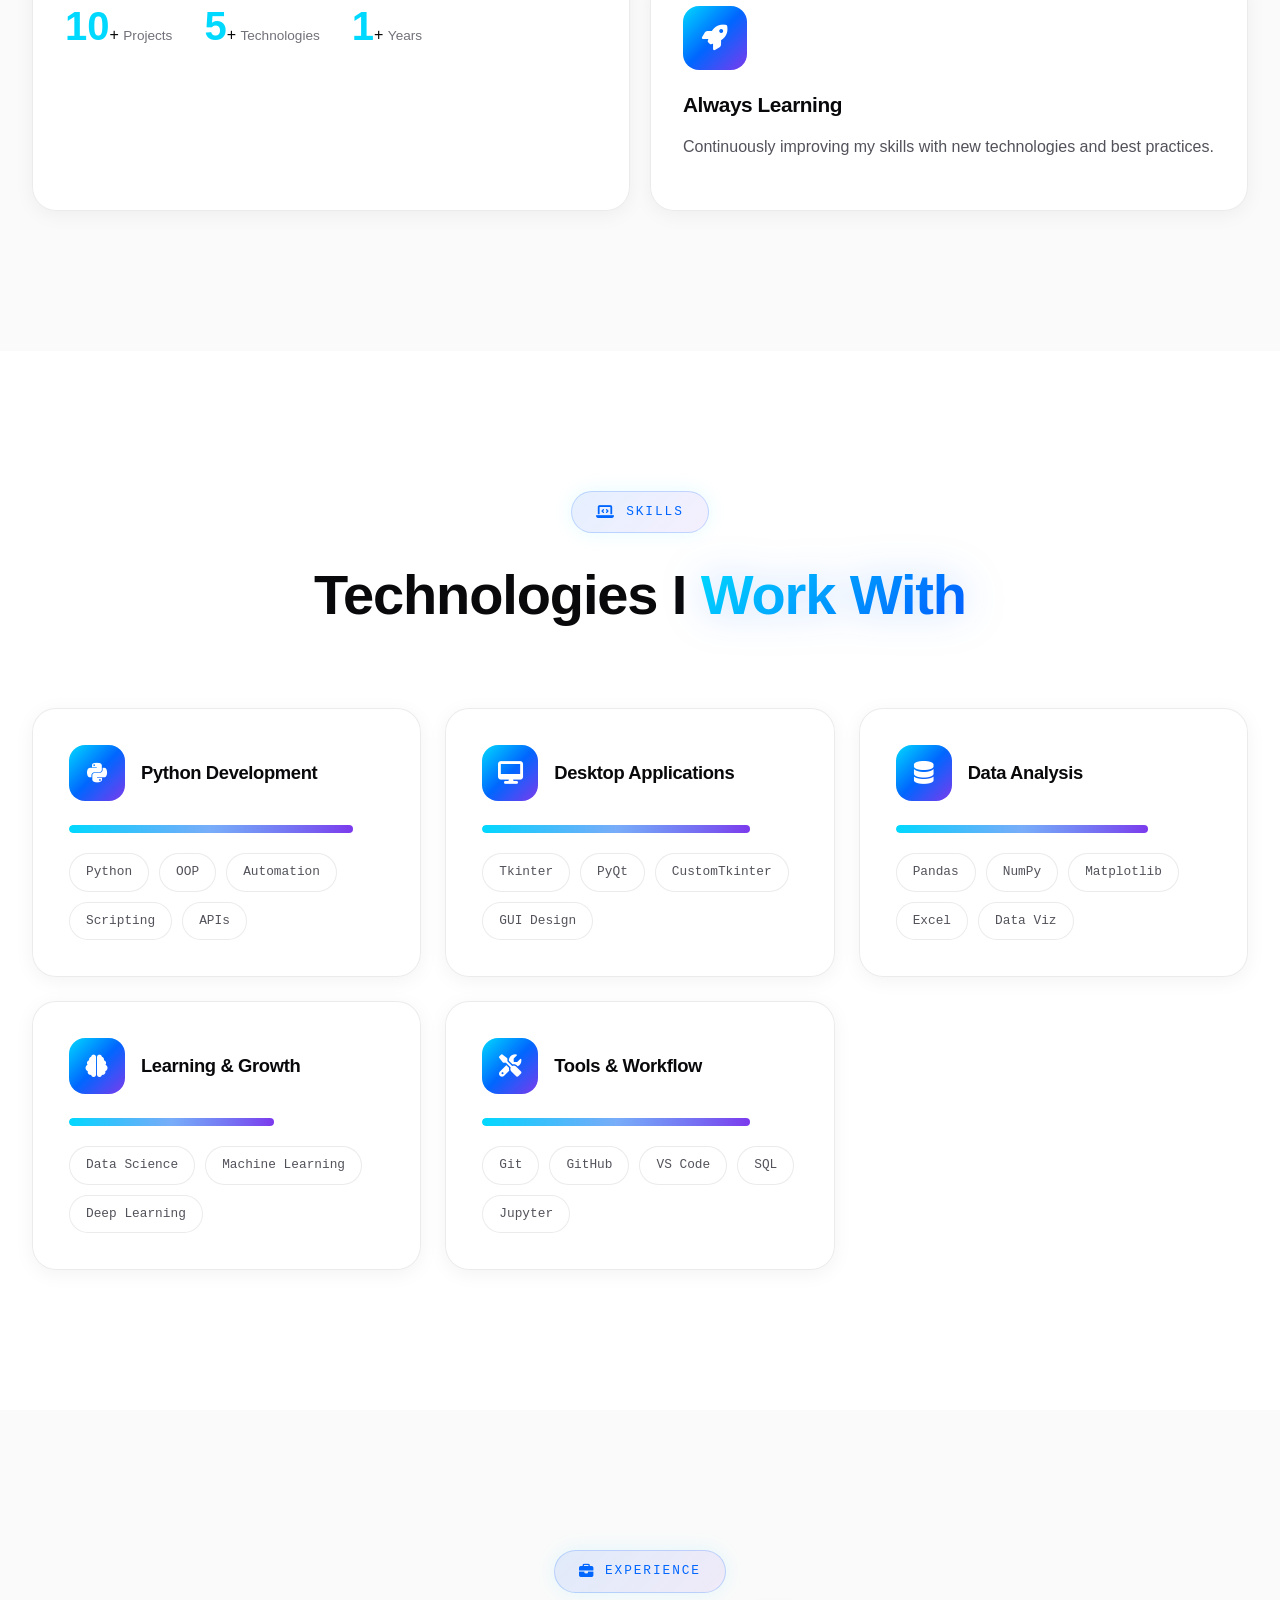
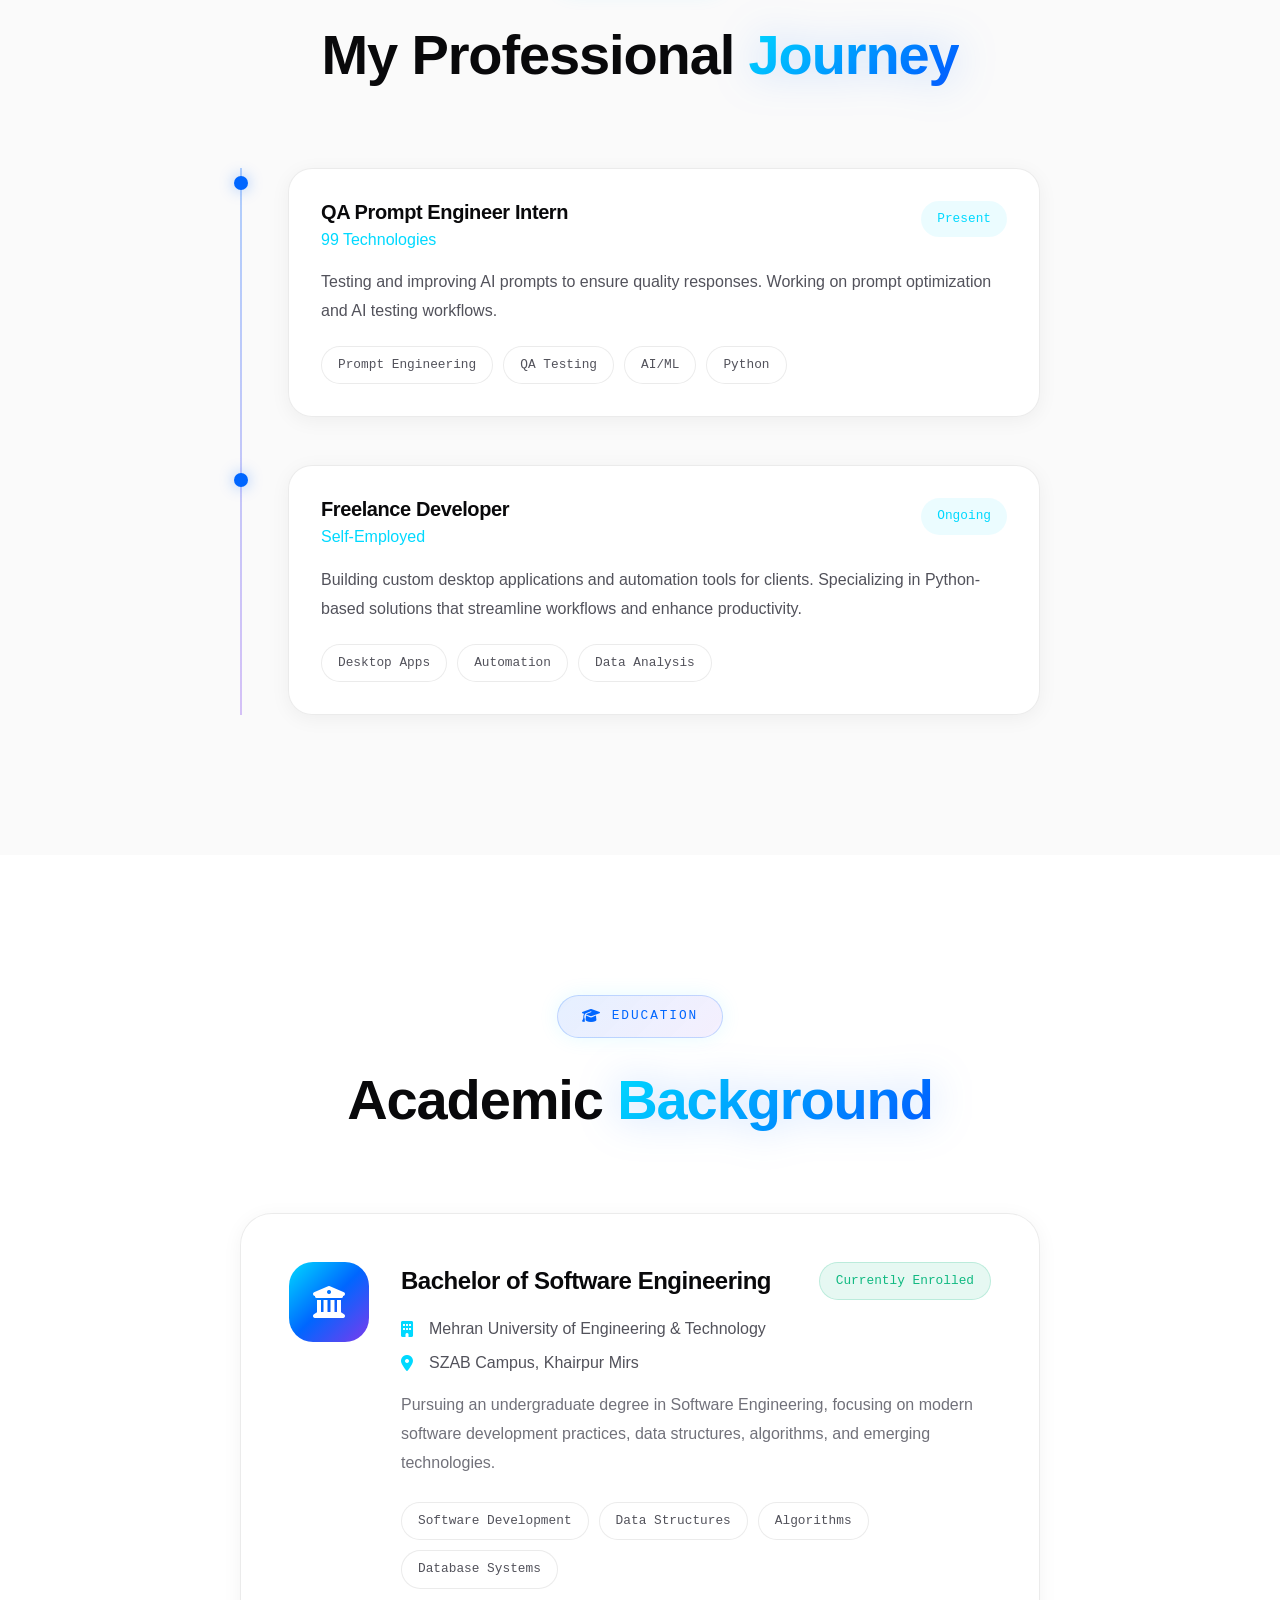
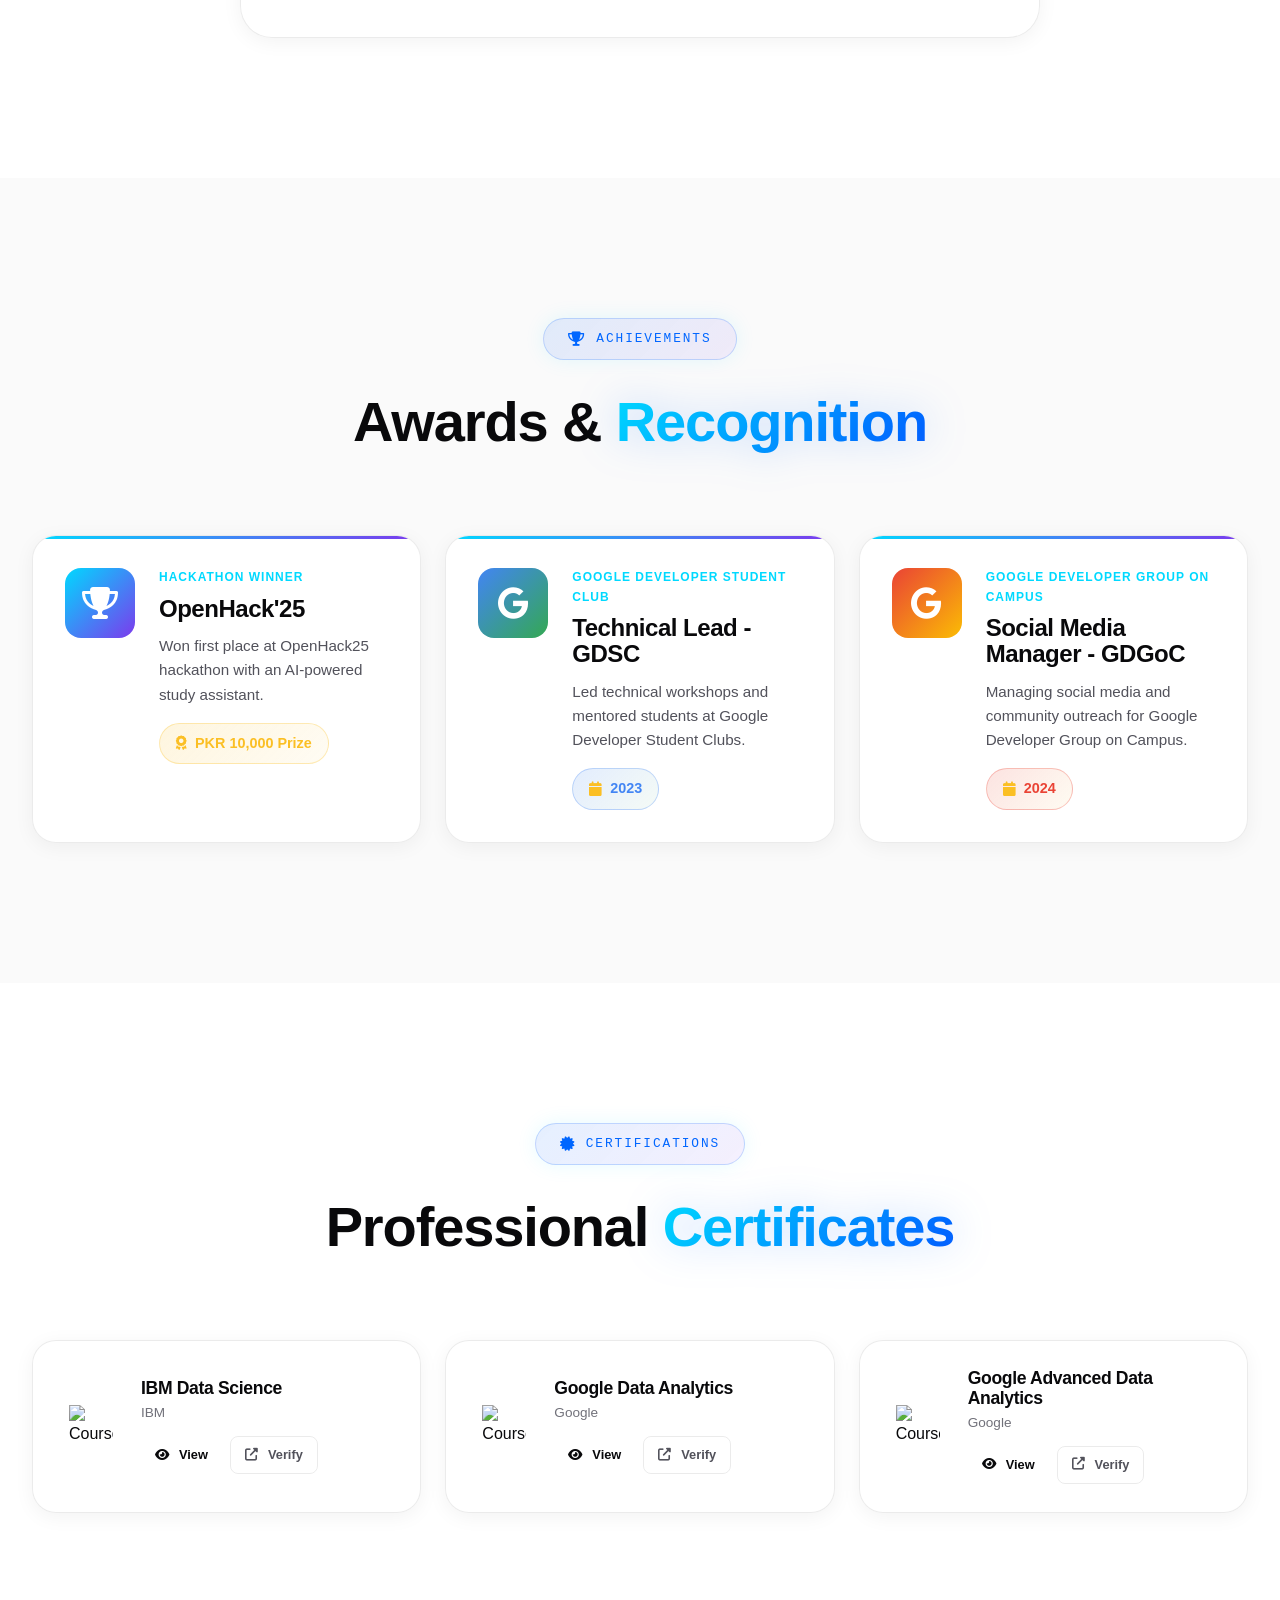
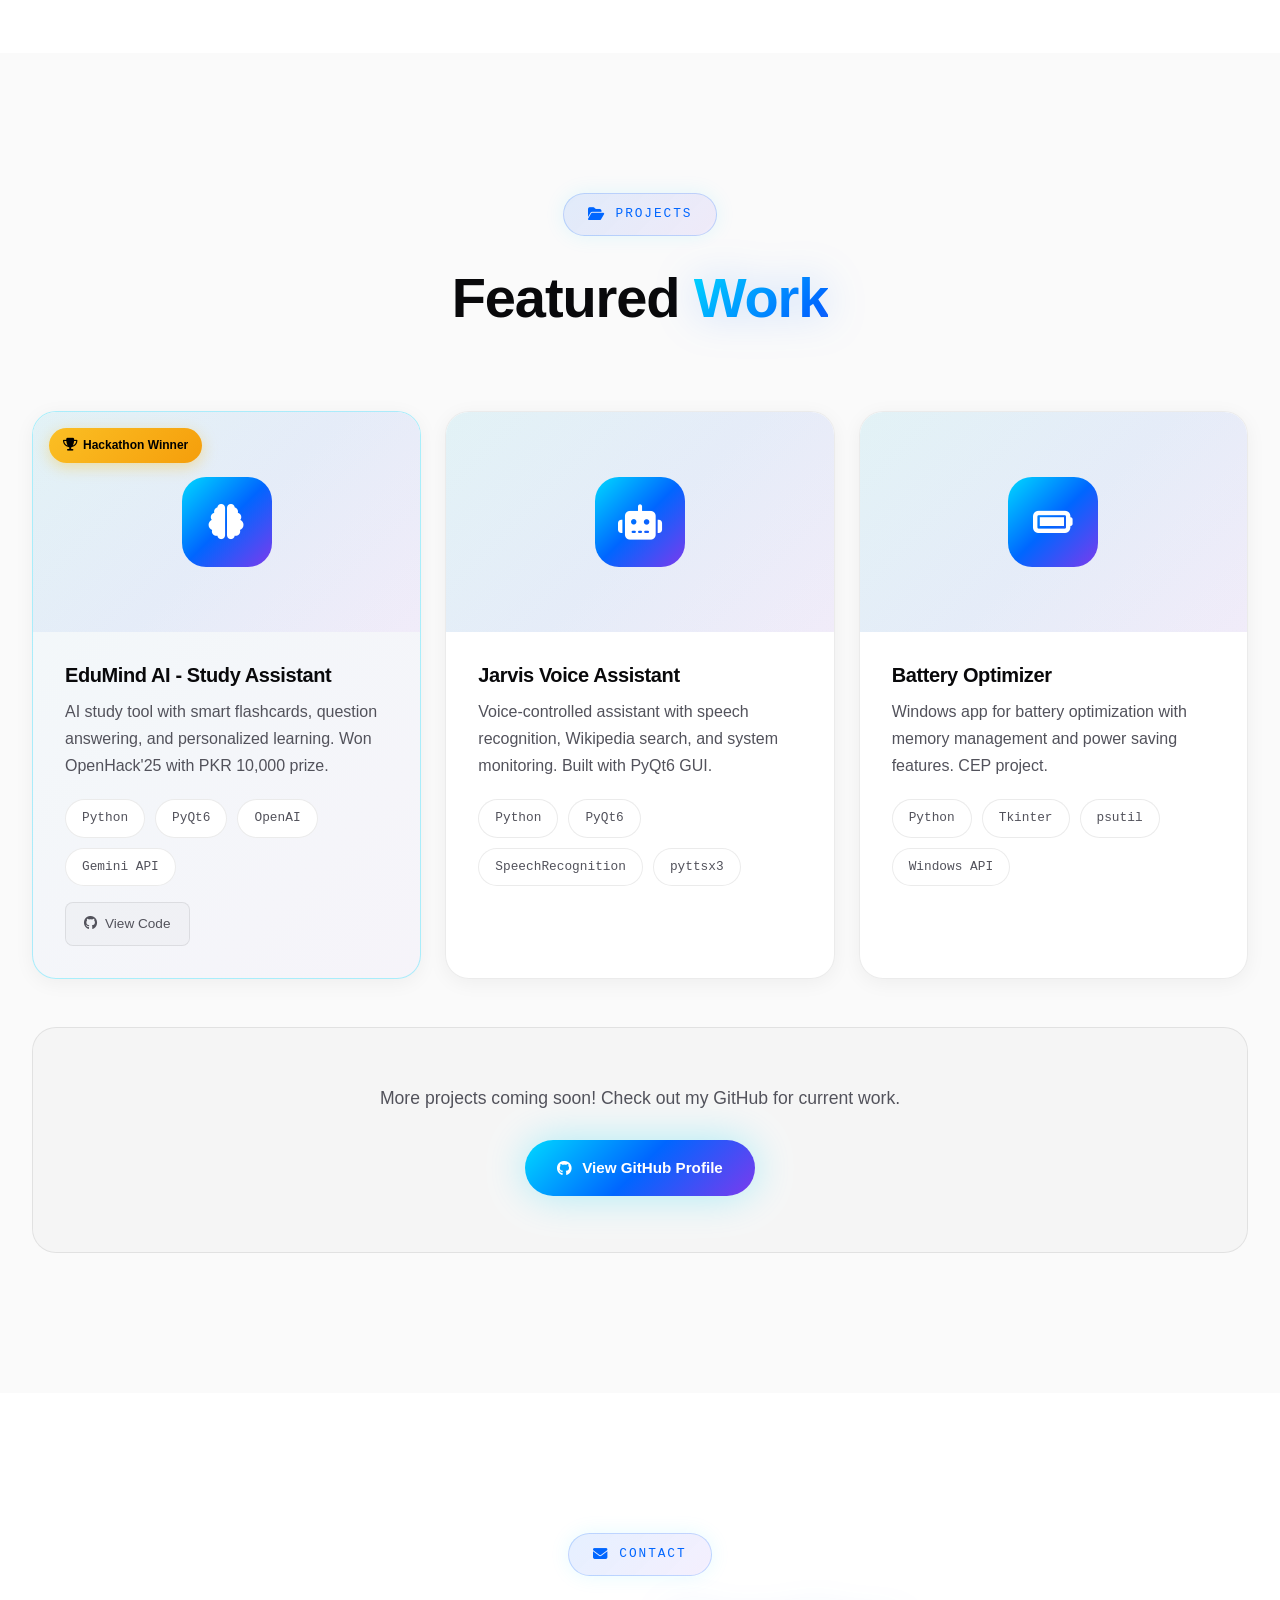
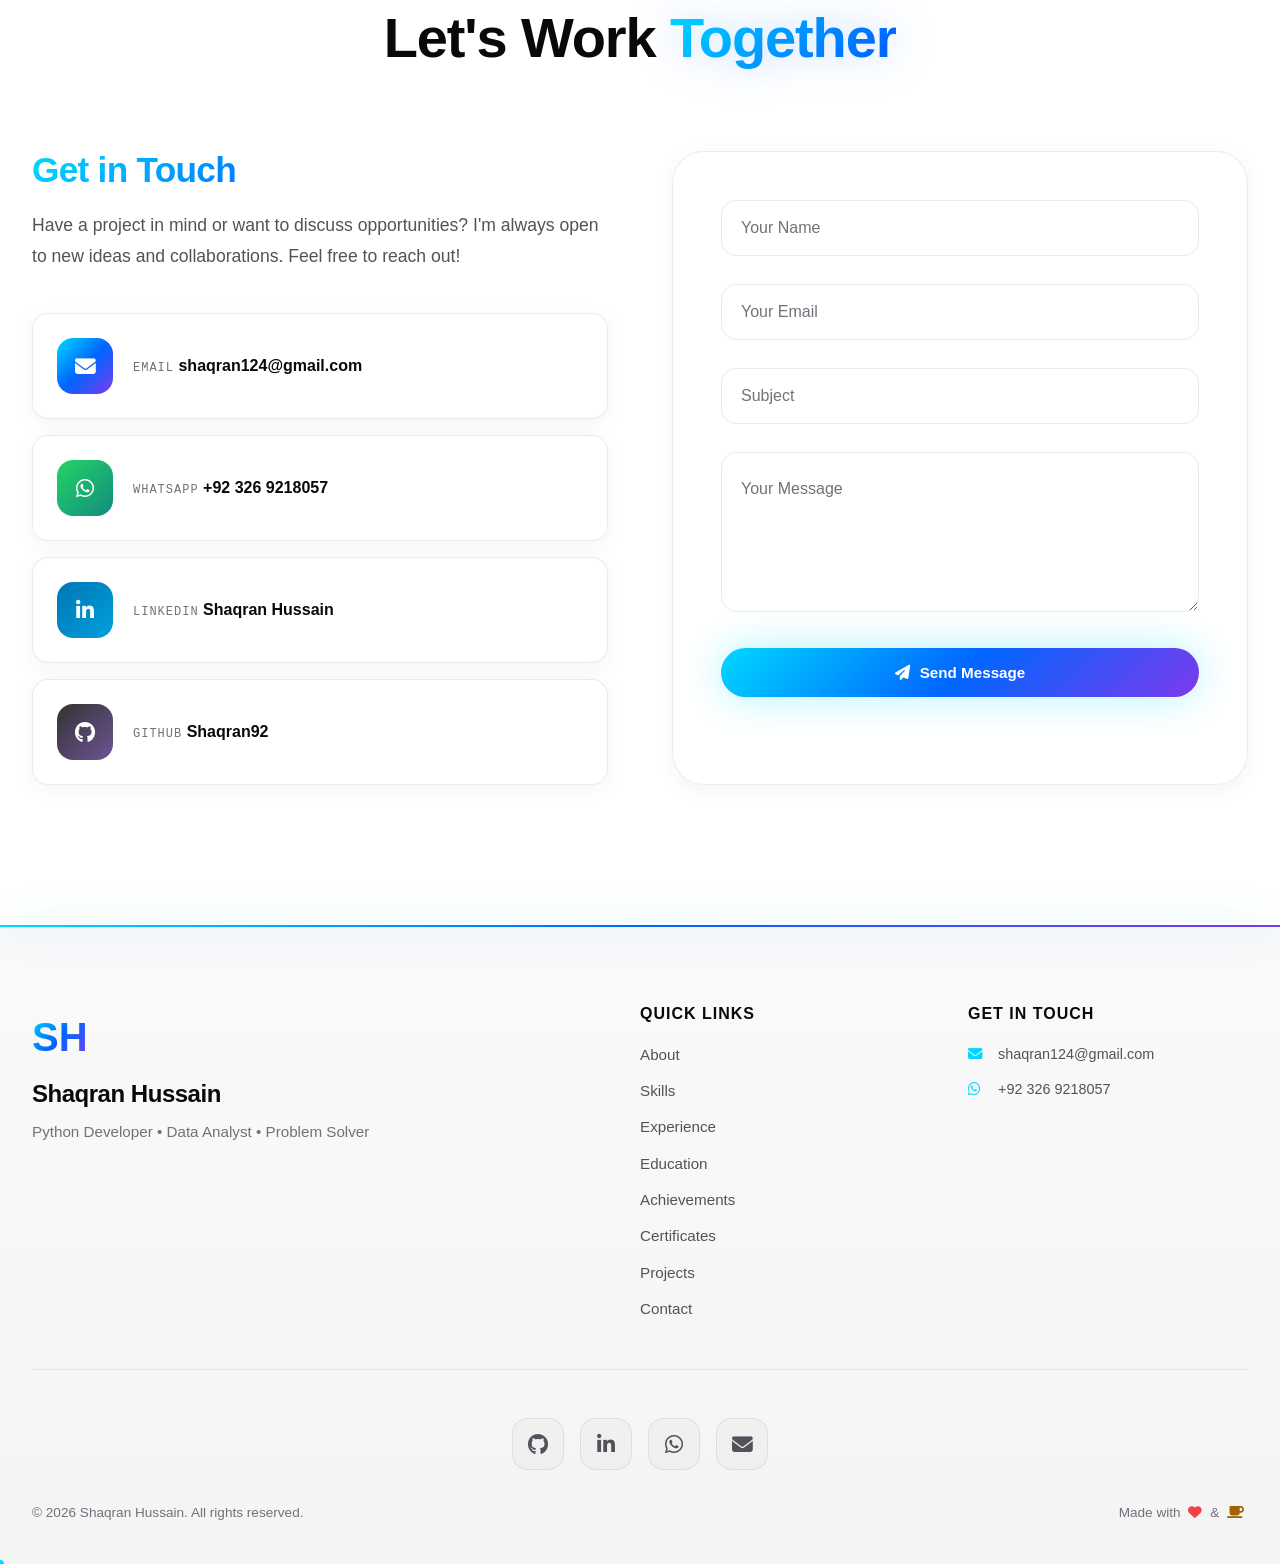
==== commit aeae4a7a: "eighth commet" ====
--- a/index.html
+++ b/index.html
@@ -5,17 +5,26 @@
     <meta charset="UTF-8">
     <meta name="viewport" content="width=device-width, initial-scale=1.0">
 
+    <!-- Preconnect for Performance -->
+    <link rel="preconnect" href="https://fonts.googleapis.com">
+    <link rel="preconnect" href="https://fonts.gstatic.com" crossorigin>
+    <link rel="preconnect" href="https://cdnjs.cloudflare.com">
+    <link rel="dns-prefetch" href="https://api.web3forms.com">
+
     <!-- Primary SEO Meta Tags -->
-    <title>Shaqran Hussain | Python Developer & Data Analyst | Portfolio</title>
-    <meta name="title" content="Shaqran Hussain | Python Developer & Data Analyst | Portfolio">
+    <title>Shaqran Hussain | Python Developer & Data Analyst in Pakistan | Portfolio</title>
+    <meta name="title" content="Shaqran Hussain | Python Developer & Data Analyst in Pakistan | Portfolio">
     <meta name="description"
-        content="Shaqran Hussain - Software Engineering student, Python Developer, QA Prompt Engineer, and Data Analyst. OpenHack'25 hackathon winner. Building desktop apps, AI solutions, and data-driven applications.">
+        content="Hire Shaqran Hussain - Award-winning Python Developer, Data Analyst & QA Engineer from Pakistan. OpenHack'25 Hackathon Winner. Expert in Python, PyQt6, Machine Learning, Desktop Apps & Data Science. View projects & contact.">
     <meta name="keywords"
-        content="Shaqran Hussain, Python Developer, Data Analyst, QA Prompt Engineer, Software Engineer, Desktop App Developer, PyQt6, Machine Learning, AI Developer, Data Science, Pakistan Developer, GDSC Technical Lead, Portfolio, Mehran University">
+        content="Shaqran Hussain, Python Developer Pakistan, Data Analyst Pakistan, QA Prompt Engineer, Software Engineer Pakistan, Desktop App Developer, PyQt6 Developer, Machine Learning Engineer, AI Developer Pakistan, Data Science, Hire Python Developer, OpenHack Winner, GDSC Technical Lead, Mehran University, Portfolio, Freelance Developer Pakistan, Khairpur, Sindh">
     <meta name="author" content="Shaqran Hussain">
-    <meta name="robots" content="index, follow">
+    <meta name="robots" content="index, follow, max-image-preview:large, max-snippet:-1, max-video-preview:-1">
     <meta name="language" content="English">
-    <meta name="revisit-after" content="7 days">
+    <meta name="revisit-after" content="3 days">
+    <meta name="rating" content="general">
+    <meta name="distribution" content="global">
+    <meta name="coverage" content="Worldwide">
 
     <!-- Canonical URL -->
     <link rel="canonical" href="https://www.shaqranhussain.dev/">
@@ -86,7 +95,7 @@
     <meta http-equiv="X-Frame-Options" content="DENY">
     <meta http-equiv="X-Content-Type-Options" content="nosniff">
     <meta http-equiv="Content-Security-Policy"
-        content="default-src 'self'; script-src 'self' 'unsafe-inline' https://cdnjs.cloudflare.com; style-src 'self' 'unsafe-inline' https://fonts.googleapis.com https://cdnjs.cloudflare.com; font-src 'self' https://fonts.gstatic.com https://cdnjs.cloudflare.com; img-src 'self' data: https:; connect-src 'self' https://api.web3forms.com;">
+        content="default-src 'self'; script-src 'self' 'unsafe-inline' https://cdnjs.cloudflare.com https://cdn.jsdelivr.net; style-src 'self' 'unsafe-inline' https://fonts.googleapis.com https://cdnjs.cloudflare.com; font-src 'self' https://fonts.gstatic.com https://cdnjs.cloudflare.com; img-src 'self' data: https:; connect-src 'self' https://api.emailjs.com;">
 
     <!-- Font Awesome Icons with SRI -->
     <link rel="stylesheet" href="https://cdnjs.cloudflare.com/ajax/libs/font-awesome/6.4.2/css/all.min.css"
@@ -98,6 +107,20 @@
 
     <!-- Preloader Styles -->
     <style>
+        /* Hide scrollbar during loading */
+        html:has(.preloader:not(.hidden)) {
+            overflow: hidden;
+        }
+
+        html:has(.preloader:not(.hidden))::-webkit-scrollbar {
+            display: none;
+        }
+
+        html:has(.preloader:not(.hidden)) {
+            -ms-overflow-style: none;
+            scrollbar-width: none;
+        }
+
         .preloader {
             position: fixed;
             inset: 0;
@@ -913,27 +936,18 @@
                         </a>
                     </div>
                 </div>
-                <form class="contact-form" id="contact-form" action="https://api.web3forms.com/submit" method="POST">
-                    <!-- 
-                        IMPORTANT: Get your free API key from https://web3forms.com/
-                        1. Visit web3forms.com and enter your email (shaqran124@gmail.com)
-                        2. You'll receive an access key via email
-                        3. Replace YOUR_ACCESS_KEY_HERE with your actual key
-                    -->
-                    <input type="hidden" name="access_key" value="8085213e-284b-49ca-9d1f-46980e0a82ab">
-                    <input type="hidden" name="subject" value="New Contact from Portfolio Website">
-                    <input type="hidden" name="from_name" value="Portfolio Contact Form">
+                <form class="contact-form" id="contact-form">
                     <div class="form-group floating-label">
-                        <input type="text" id="name" name="name" placeholder=" " required>
-                        <label for="name">Your Name</label>
+                        <input type="text" id="from_name" name="from_name" placeholder=" " required>
+                        <label for="from_name">Your Name</label>
                     </div>
                     <div class="form-group floating-label">
-                        <input type="email" id="email" name="email" placeholder=" " required>
-                        <label for="email">Your Email</label>
+                        <input type="email" id="from_email" name="from_email" placeholder=" " required>
+                        <label for="from_email">Your Email</label>
                     </div>
                     <div class="form-group floating-label">
-                        <input type="text" id="user_subject" name="user_subject" placeholder=" " required>
-                        <label for="user_subject">Subject</label>
+                        <input type="text" id="subject" name="subject" placeholder=" " required>
+                        <label for="subject">Subject</label>
                     </div>
                     <div class="form-group floating-label">
                         <textarea id="message" name="message" placeholder=" " required></textarea>
@@ -943,6 +957,7 @@
                         <i class="fas fa-paper-plane"></i>
                         <span>Send Message</span>
                     </button>
+                    <div class="form-status" id="form-status"></div>
                 </form>
             </div>
         </div>
@@ -969,6 +984,9 @@
                         <a href="#about">About</a>
                         <a href="#skills">Skills</a>
                         <a href="#experience">Experience</a>
+                        <a href="#education">Education</a>
+                        <a href="#achievements">Achievements</a>
+                        <a href="#certificates">Certificates</a>
                         <a href="#projects">Projects</a>
                         <a href="#contact">Contact</a>
                     </div>
@@ -1028,6 +1046,9 @@
     <!-- Vanilla Tilt JS for 3D Tilt Effect -->
     <script src="https://cdnjs.cloudflare.com/ajax/libs/vanilla-tilt/1.8.1/vanilla-tilt.min.js"></script>
 
+    <!-- EmailJS SDK -->
+    <script src="https://cdn.jsdelivr.net/npm/@emailjs/browser@4/dist/email.min.js"></script>
+
     <!-- Custom JS -->
     <script src="assets/js/script.js"></script>
 </body>
--- a/assets/css/styles.css
+++ b/assets/css/styles.css
@@ -37,10 +37,10 @@
     --text-muted: #71717a;
 
     /* Glass */
-    --glass-bg: rgba(255, 255, 255, 0.02);
-    --glass-bg-hover: rgba(255, 255, 255, 0.05);
-    --glass-border: rgba(255, 255, 255, 0.06);
-    --glass-border-hover: rgba(0, 217, 255, 0.3);
+    --glass-bg: rgba(255, 255, 255, 0.05);
+    --glass-bg-hover: rgba(255, 255, 255, 0.08);
+    --glass-border: rgba(255, 255, 255, 0.1);
+    --glass-border-hover: rgba(0, 217, 255, 0.4);
 
     /* Typography */
     --font-display: 'Space Grotesk', sans-serif;
@@ -995,6 +995,8 @@
     display: flex;
     justify-content: center;
     gap: 16px;
+    margin-top: 24px;
+    margin-bottom: 80px;
     animation: fadeInUp 0.8s var(--ease-out-expo) 0.6s both;
 }
 
@@ -2131,6 +2133,29 @@
     }
 }
 
+/* Form Status Message */
+.form-status {
+    margin-top: 16px;
+    padding: 12px 16px;
+    border-radius: var(--radius-md);
+    font-size: 0.9rem;
+    text-align: center;
+    display: none;
+}
+
+.form-status.success {
+    display: block;
+    background: rgba(16, 185, 129, 0.15);
+    border: 1px solid rgba(16, 185, 129, 0.3);
+    color: #10b981;
+}
+
+.form-status.error {
+    display: block;
+    background: rgba(239, 68, 68, 0.15);
+    border: 1px solid rgba(239, 68, 68, 0.3);
+    color: #ef4444;
+}
 
 /* =====================================================
    FOOTER
@@ -2390,20 +2415,21 @@
         width: 280px;
         height: 100vh;
         flex-direction: column;
-        justify-content: center;
+        justify-content: flex-start;
         gap: 8px;
-        padding: 80px 20px 40px;
-        background: var(--bg-secondary);
-        border-left: 1px solid var(--glass-border);
+        padding: 120px 16px 40px;
+        background: var(--bg-primary);
+        border: 1px solid var(--glass-border);
         border-radius: 24px 0 0 24px;
+        box-shadow: -10px 0 40px rgba(0, 0, 0, 0.2);
         transition: right 0.4s var(--ease-out-expo);
         z-index: 999;
     }
 
     .nav-close {
         position: absolute;
-        top: 24px;
-        right: 24px;
+        top: 32px;
+        right: 20px;
         width: 44px;
         height: 44px;
         display: flex;
@@ -2411,16 +2437,16 @@
         justify-content: center;
         background: var(--glass-bg);
         border: 1px solid var(--glass-border);
-        border-radius: var(--radius-md);
+        border-radius: 12px;
         color: var(--text-primary);
-        font-size: 1.2rem;
+        font-size: 1rem;
         cursor: pointer;
         transition: all 0.3s ease;
     }
 
     .nav-close:hover {
         background: var(--accent-cyan);
-        color: var(--bg-primary);
+        color: #fff;
         border-color: var(--accent-cyan);
     }
 
@@ -2430,24 +2456,36 @@
 
     .nav-link {
         display: block;
-        padding: 16px 24px;
+        padding: 14px 20px;
         font-size: 1rem;
-        border-radius: var(--radius-md);
-        background: var(--glass-bg);
-        border: 1px solid var(--glass-border);
-        margin: 4px 0;
+        font-weight: 500;
+        color: var(--text-primary);
+        border-radius: 12px;
+        background: transparent;
+        border: 1px solid transparent;
+        margin: 0;
         transition: all 0.3s ease;
     }
 
-    .nav-link:hover,
+    .nav-link:hover {
+        background: rgba(0, 217, 255, 0.1);
+        border-color: rgba(0, 217, 255, 0.3);
+        color: var(--accent-cyan);
+    }
+
     .nav-link.active {
-        background: var(--accent-cyan);
-        color: var(--bg-primary);
+        background: rgba(0, 217, 255, 0.15);
+        color: var(--accent-cyan);
         border-color: var(--accent-cyan);
     }
 
     .nav-toggle {
         display: flex;
+    }
+
+    /* Hide back-to-top button on mobile - navbar handles this */
+    .back-to-top {
+        display: none !important;
     }
 
     .bento-grid {
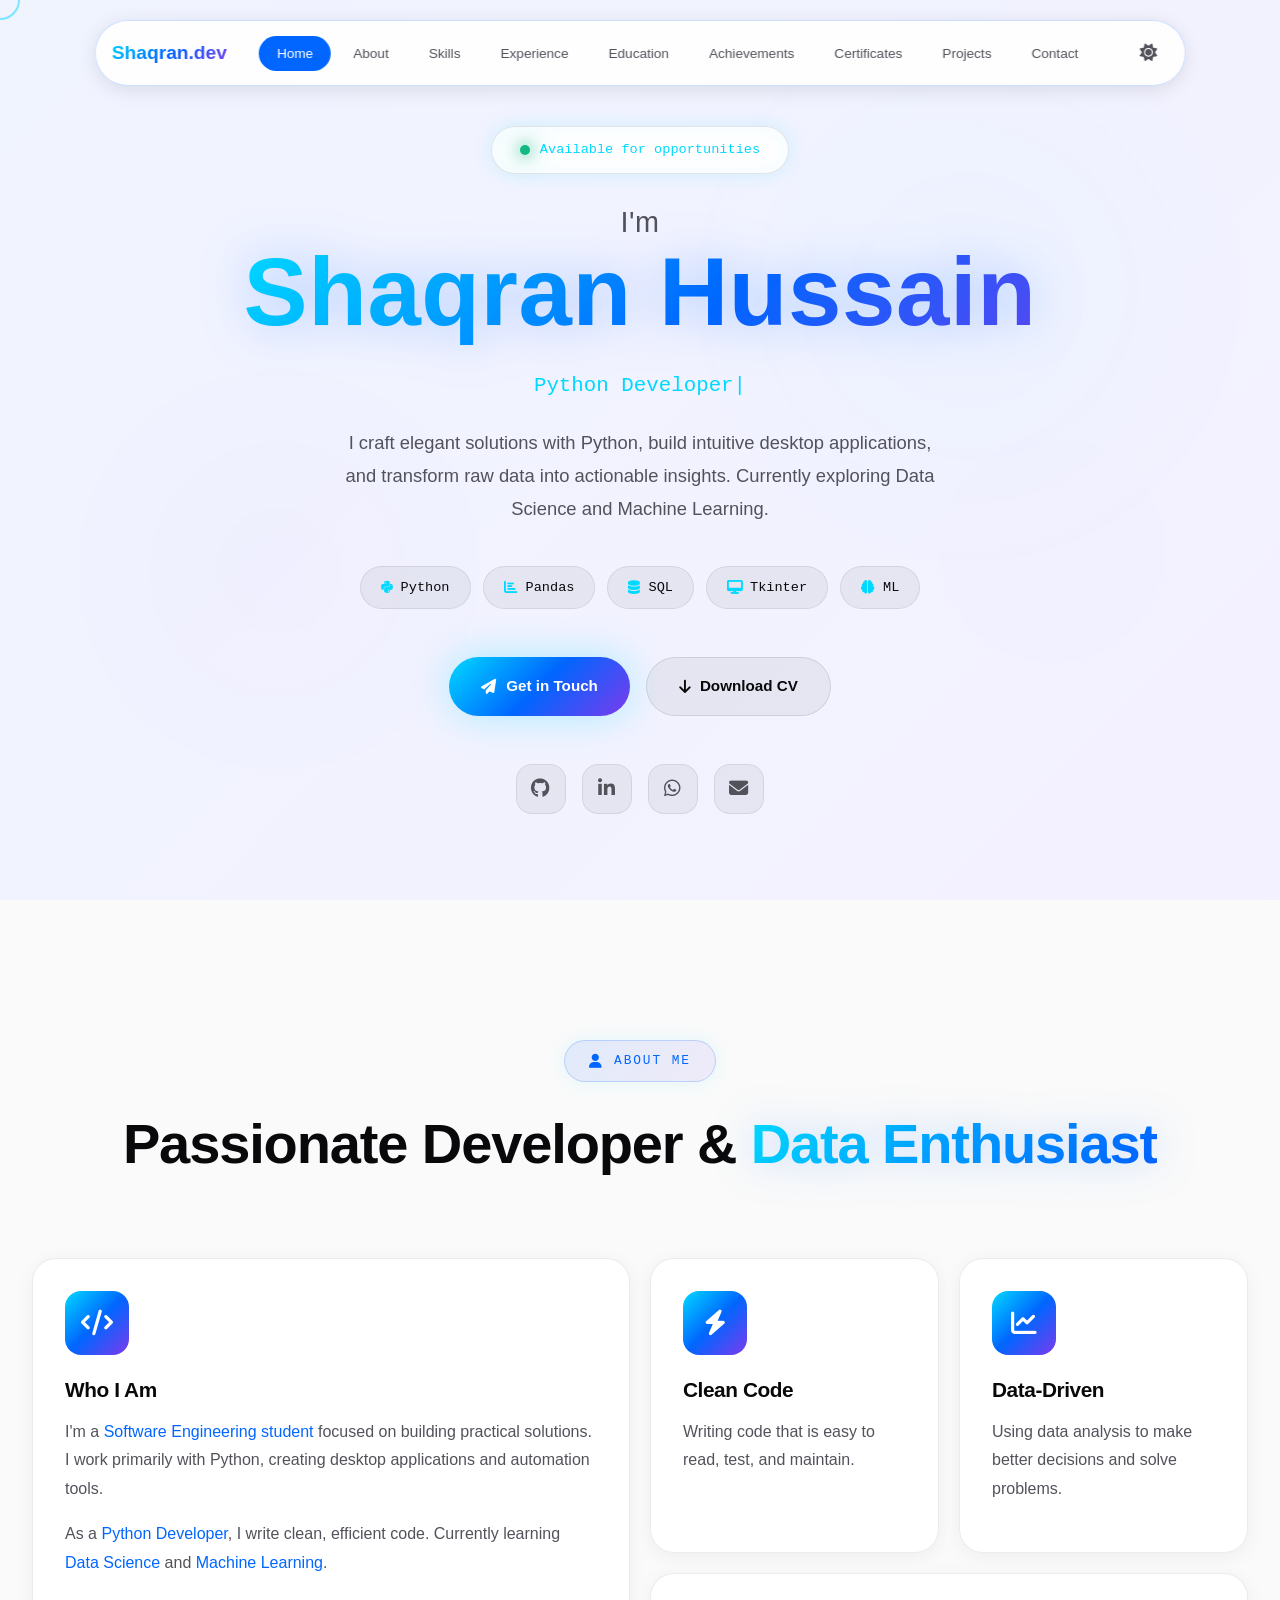
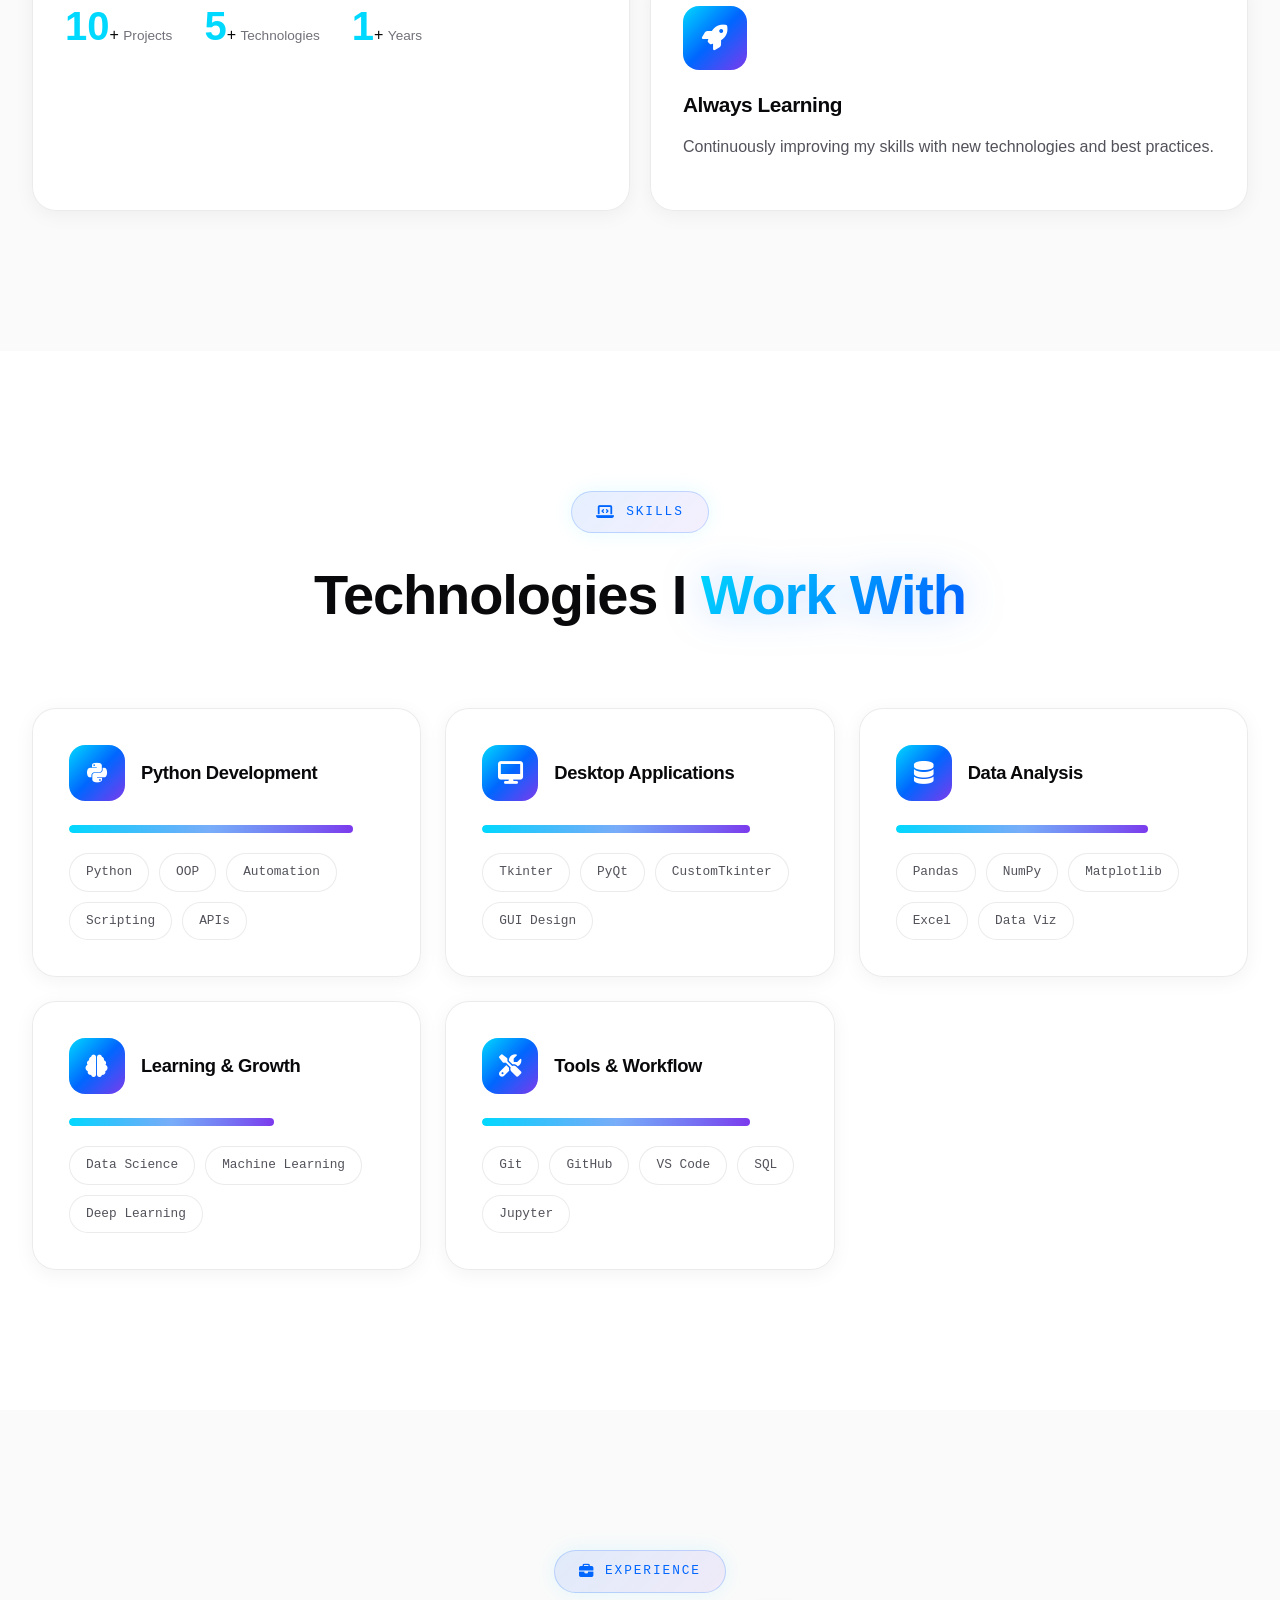
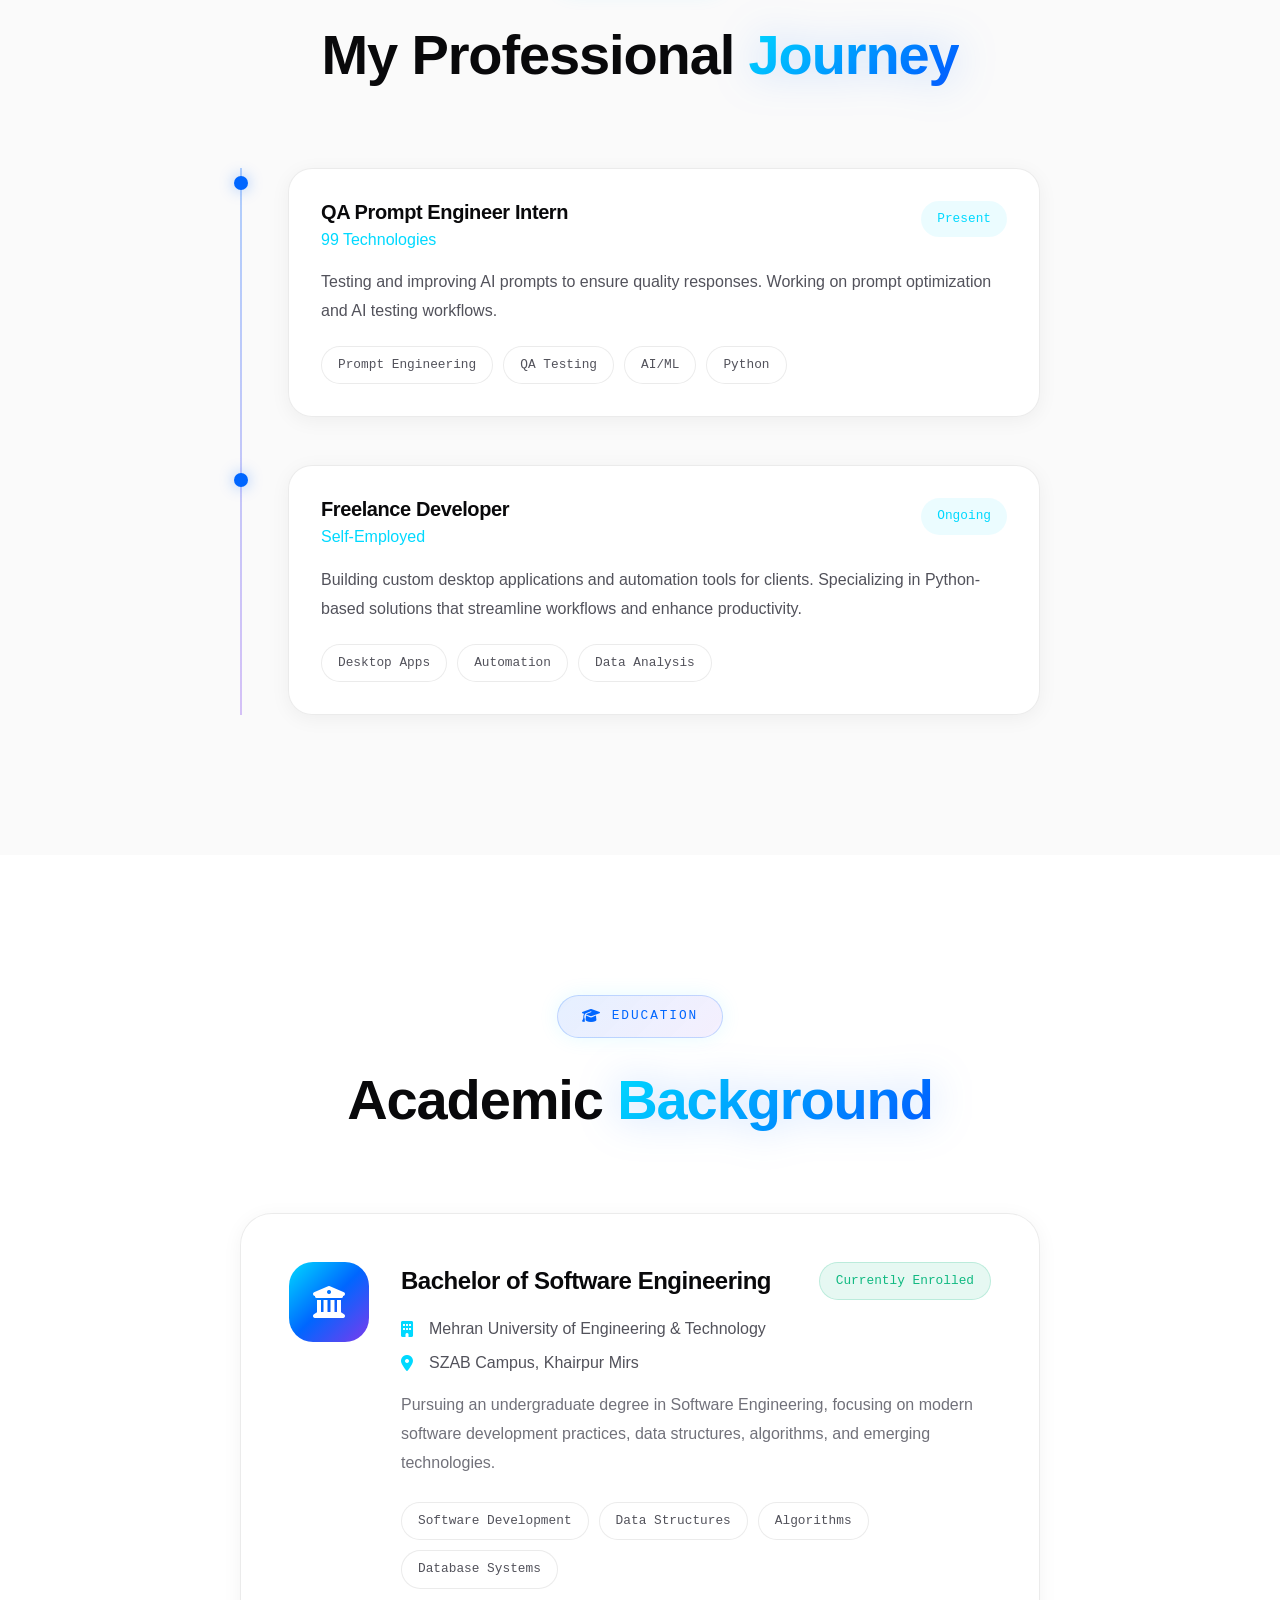
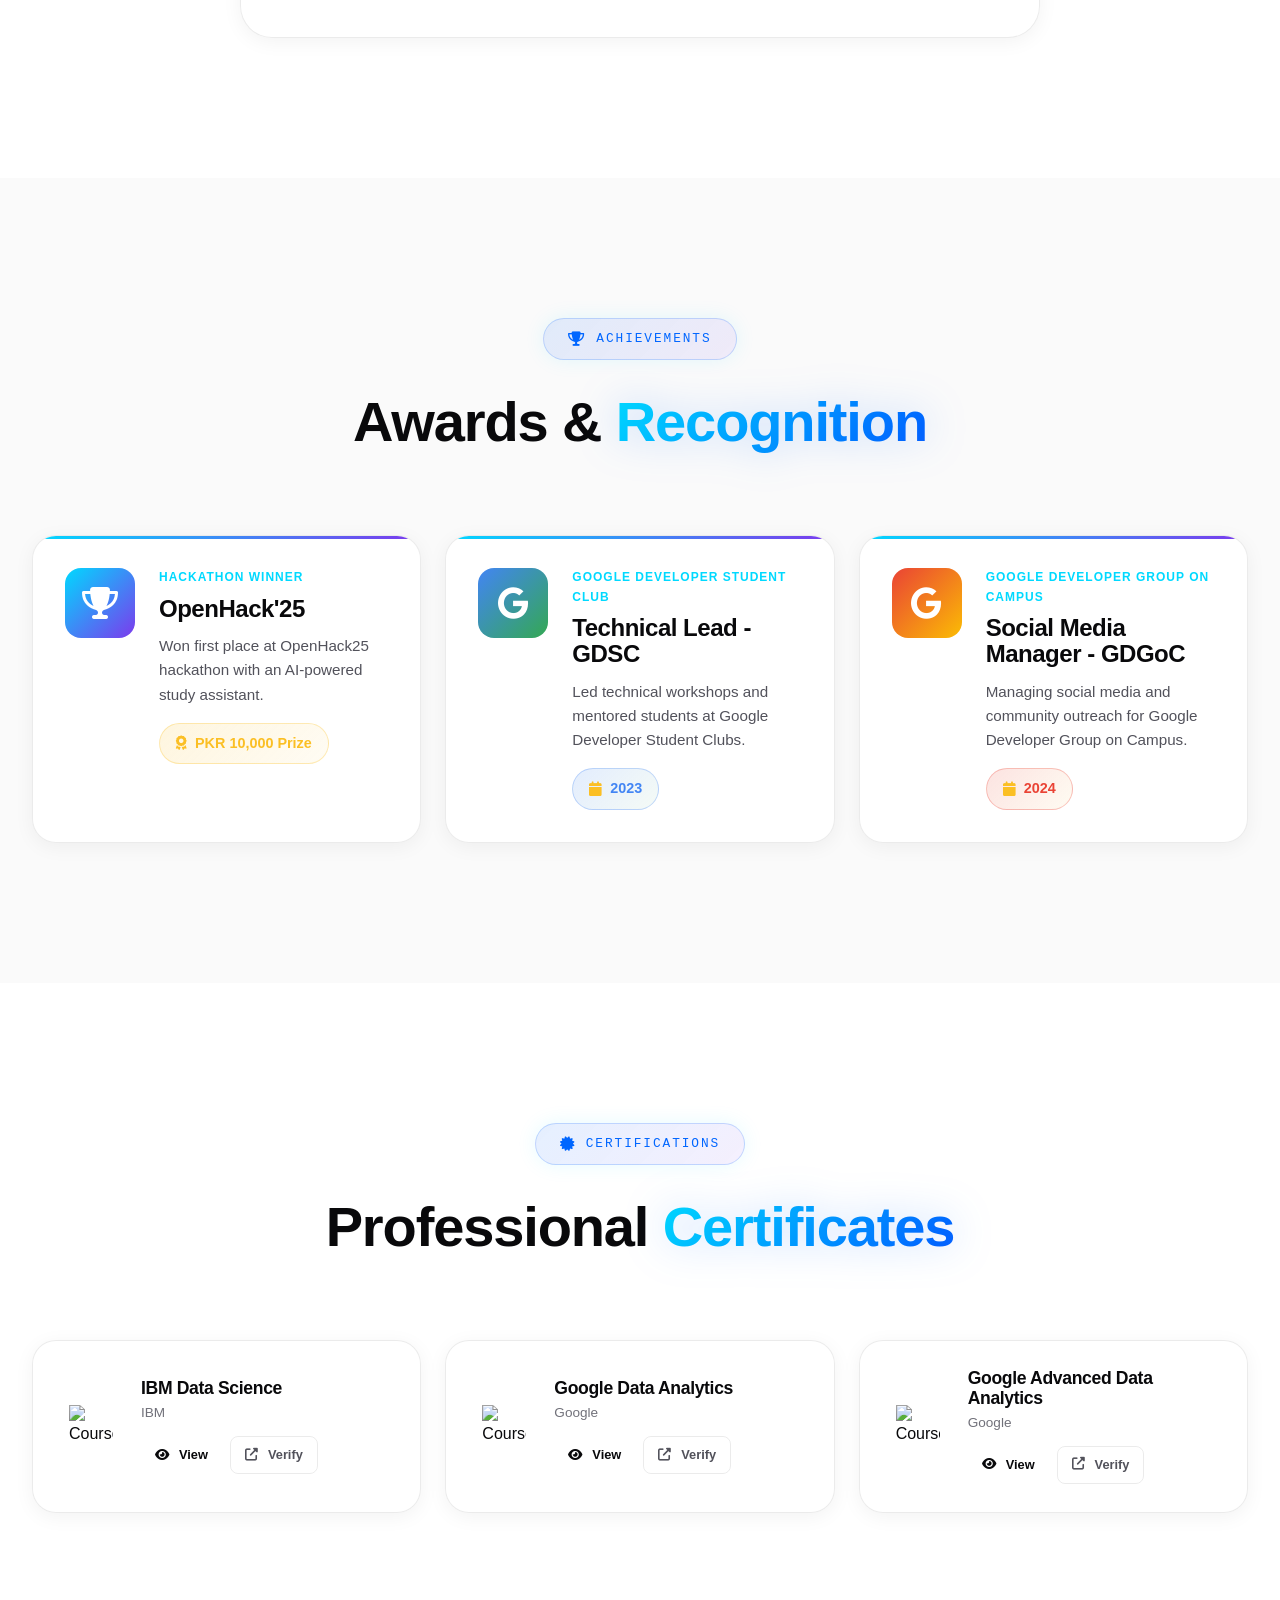
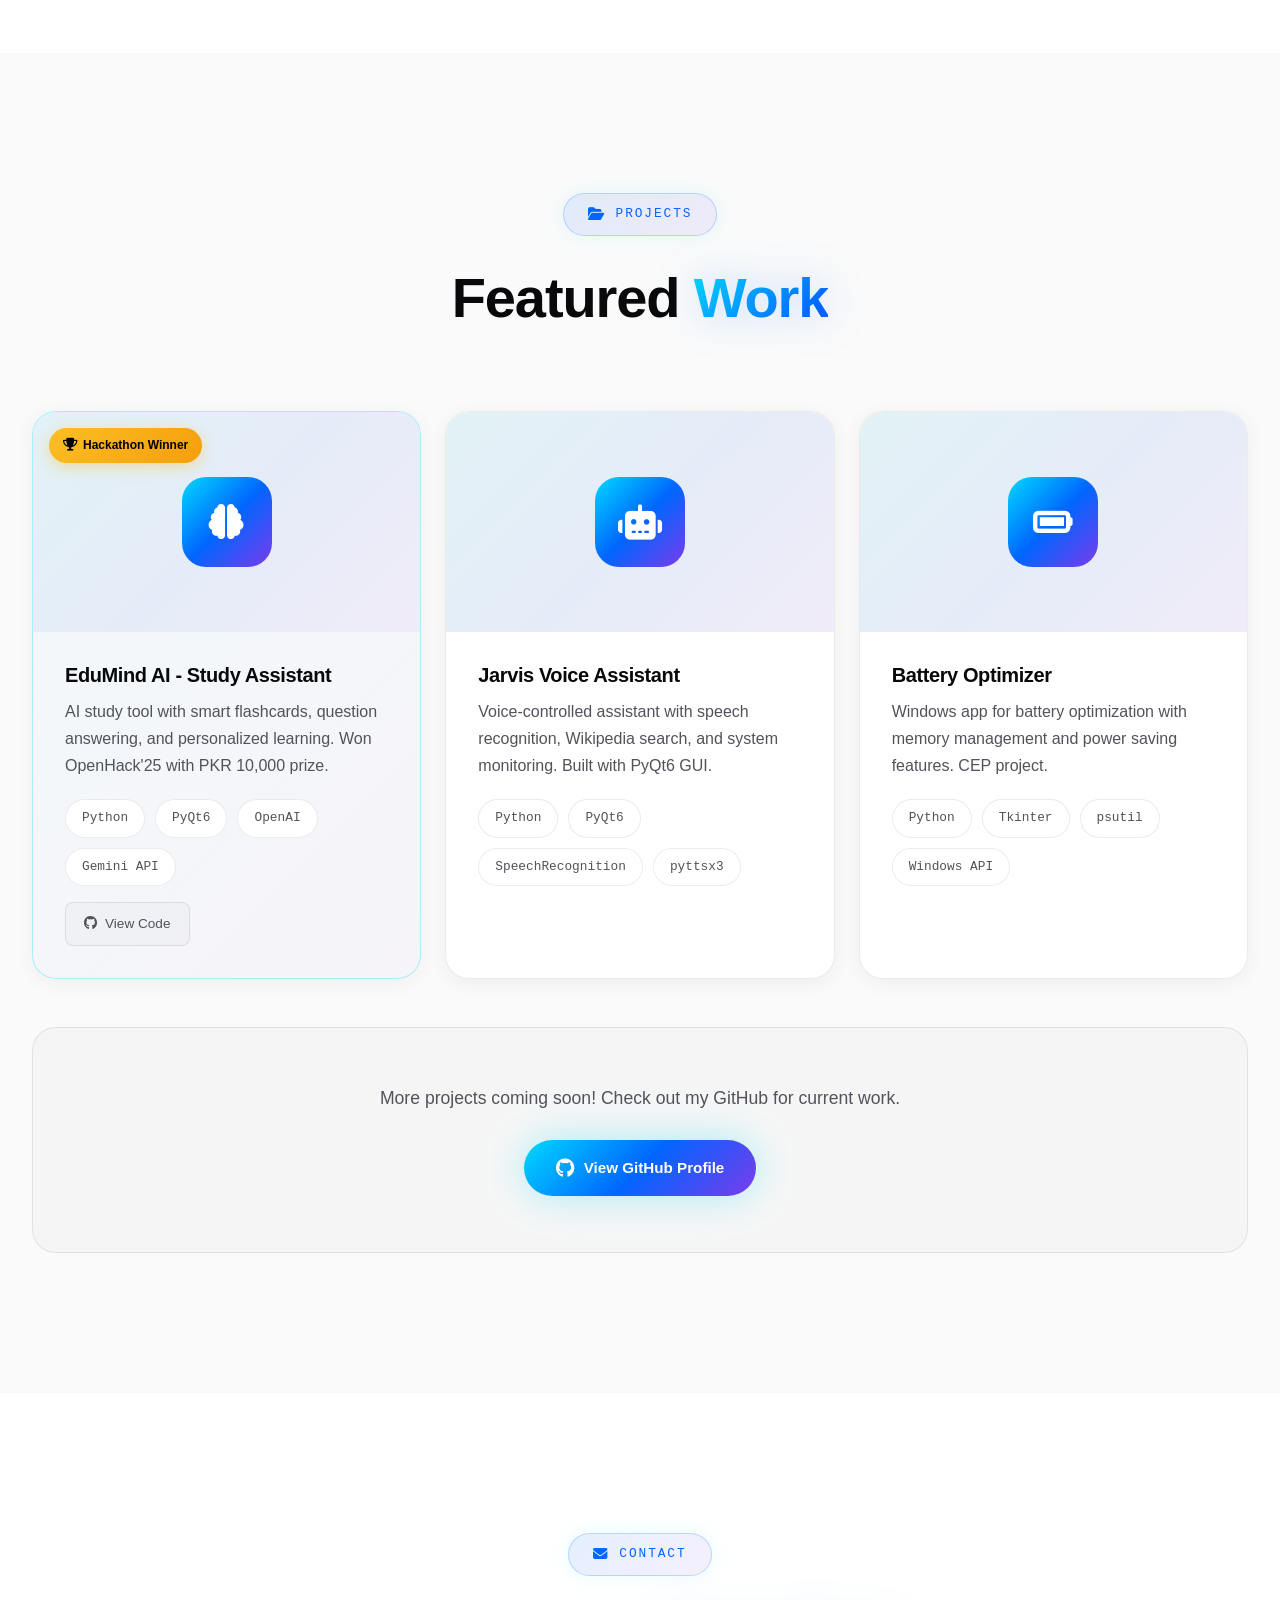
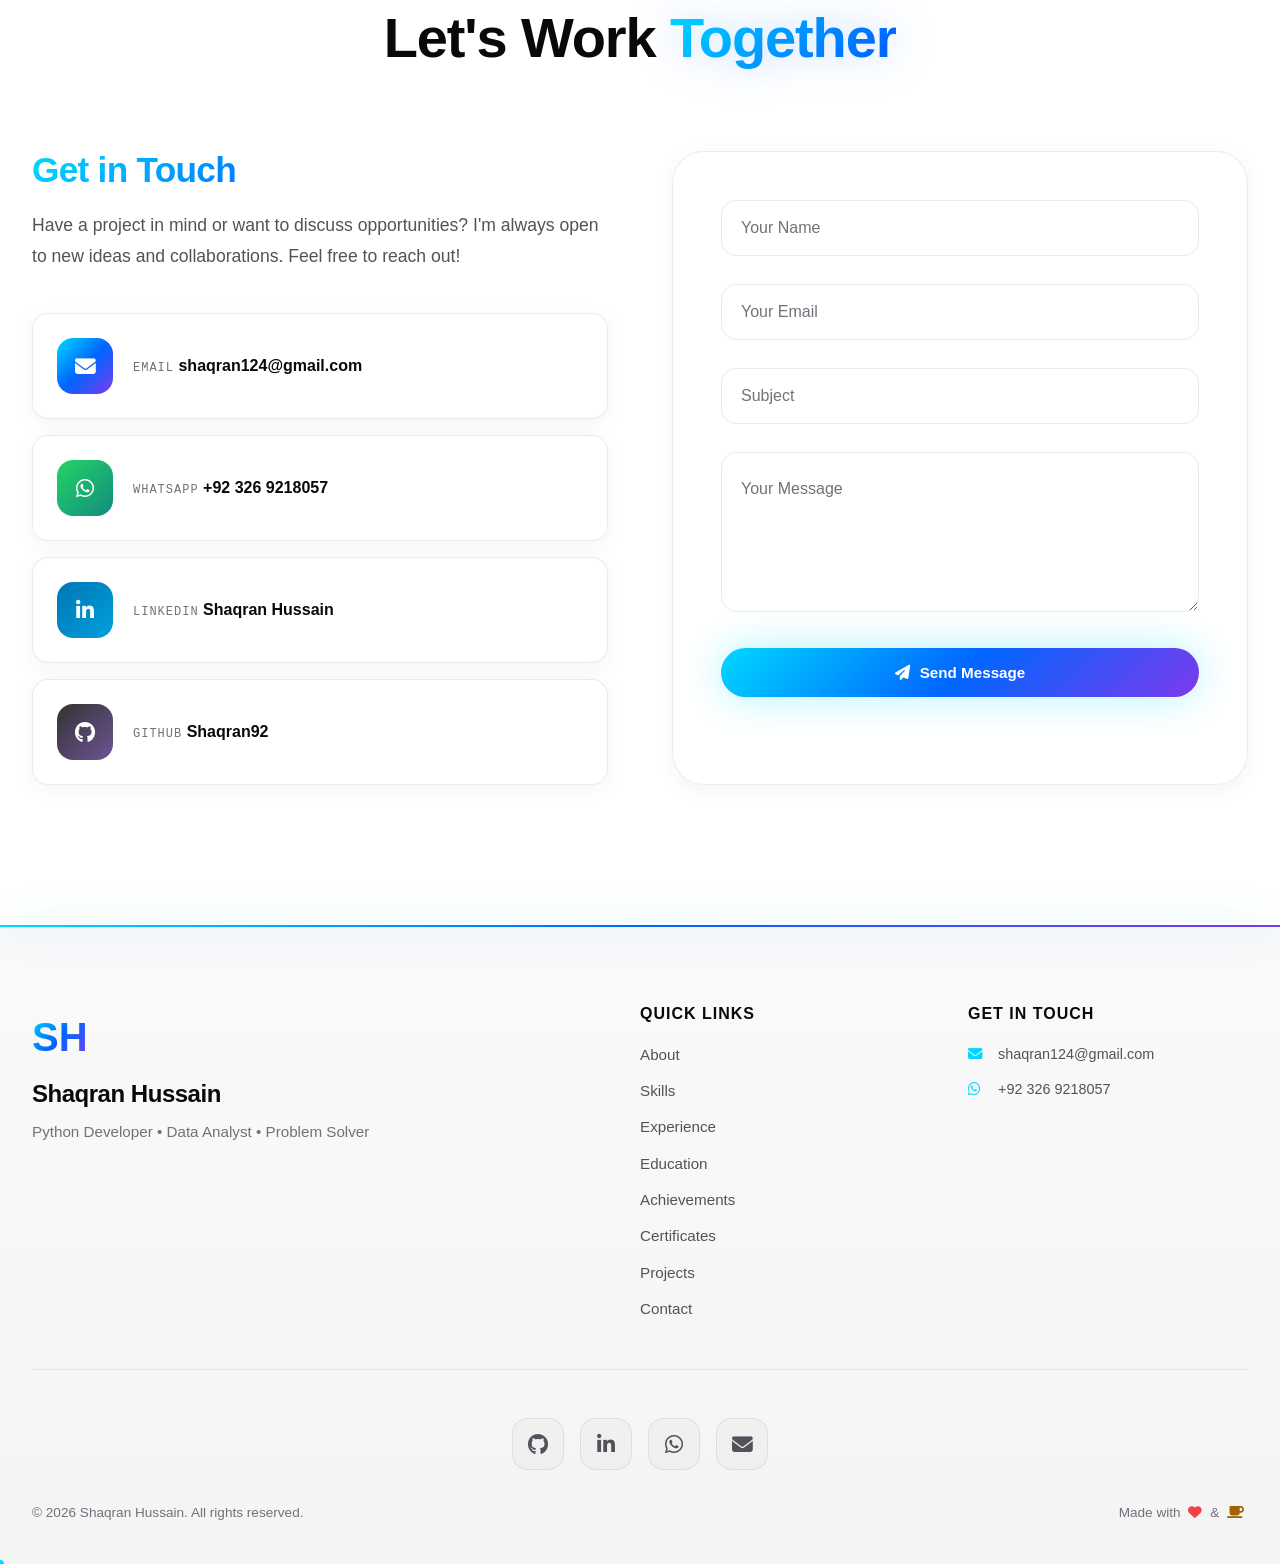
==== commit 503e8e4c: "Github logo's size increase" ====
--- a/index.html
+++ b/index.html
@@ -871,7 +871,7 @@
             <div class="projects-cta">
                 <p>More projects coming soon! Check out my GitHub for current work.</p>
                 <a href="https://github.com/Shaqran92" target="_blank" class="btn btn-primary">
-                    <i class="fab fa-github"></i>
+                    <i class="fab fa-github fa-lg"></i>
                     View GitHub Profile
                 </a>
             </div>
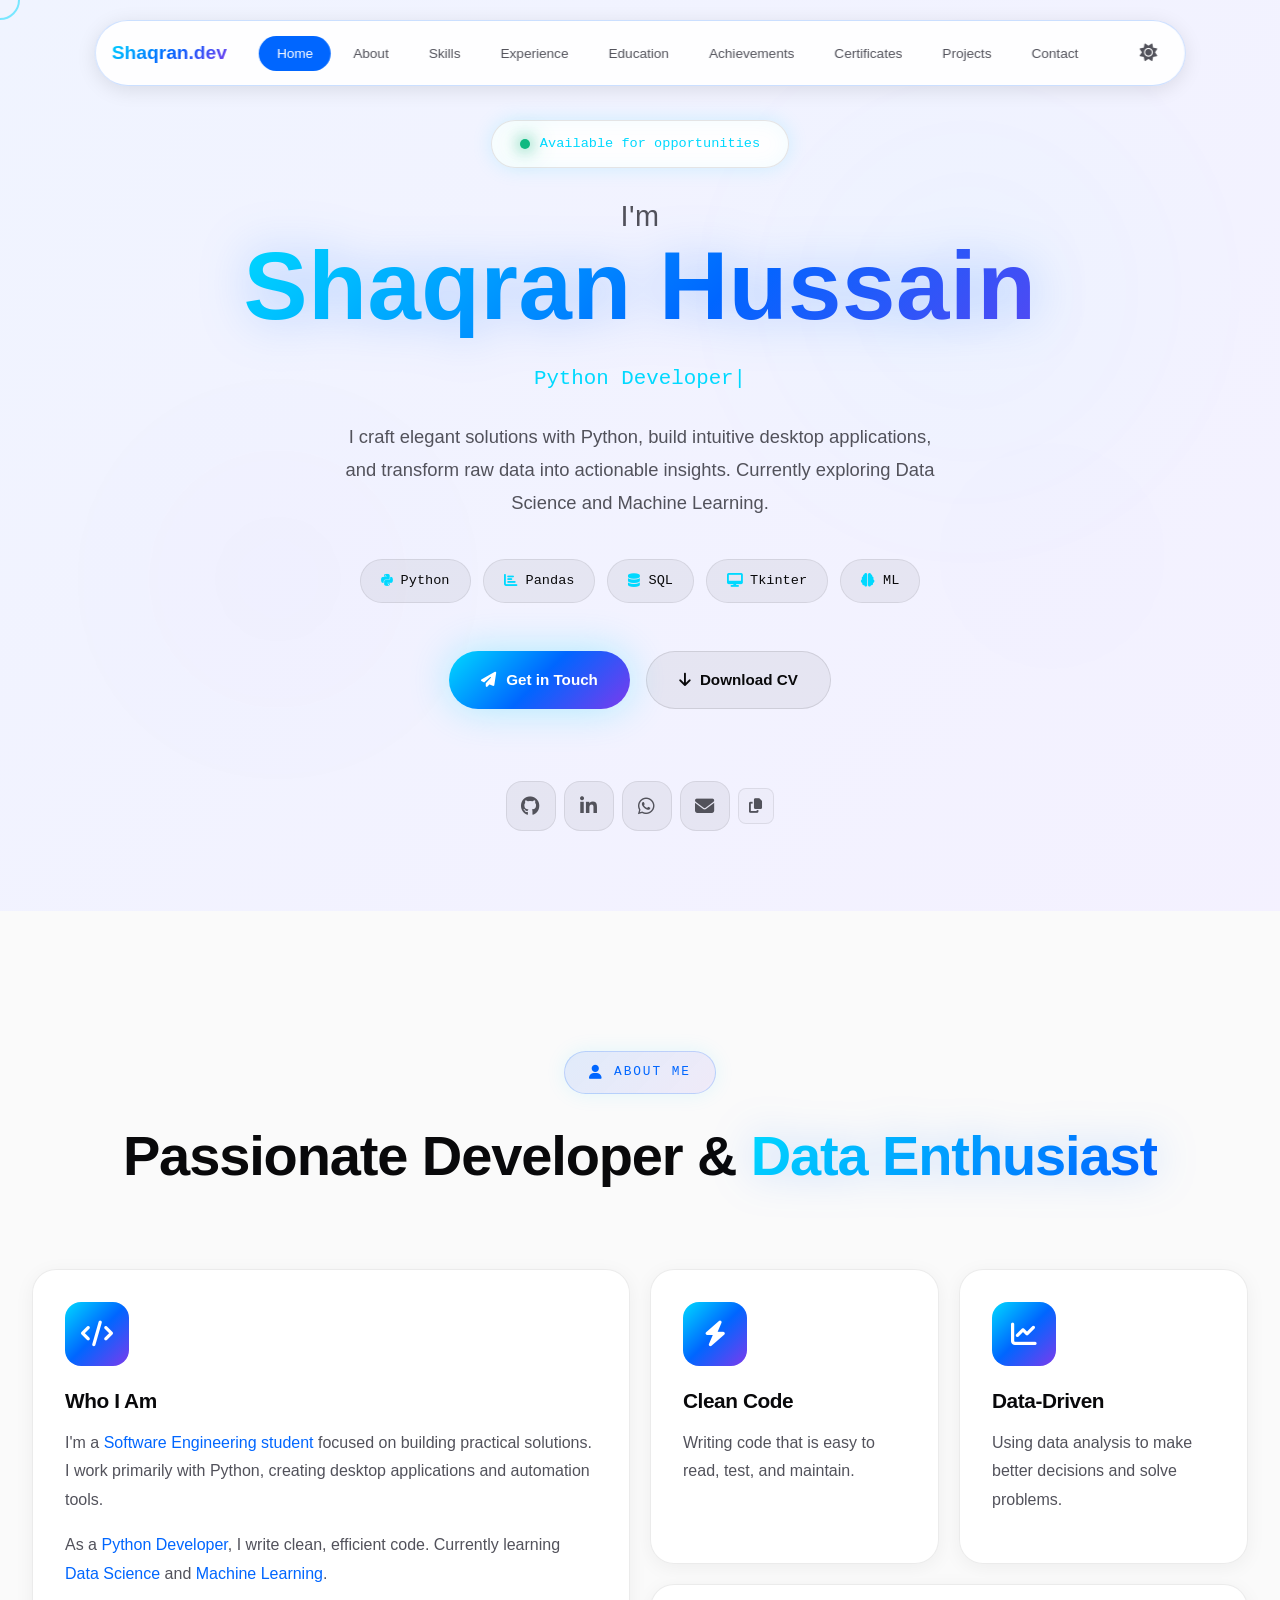
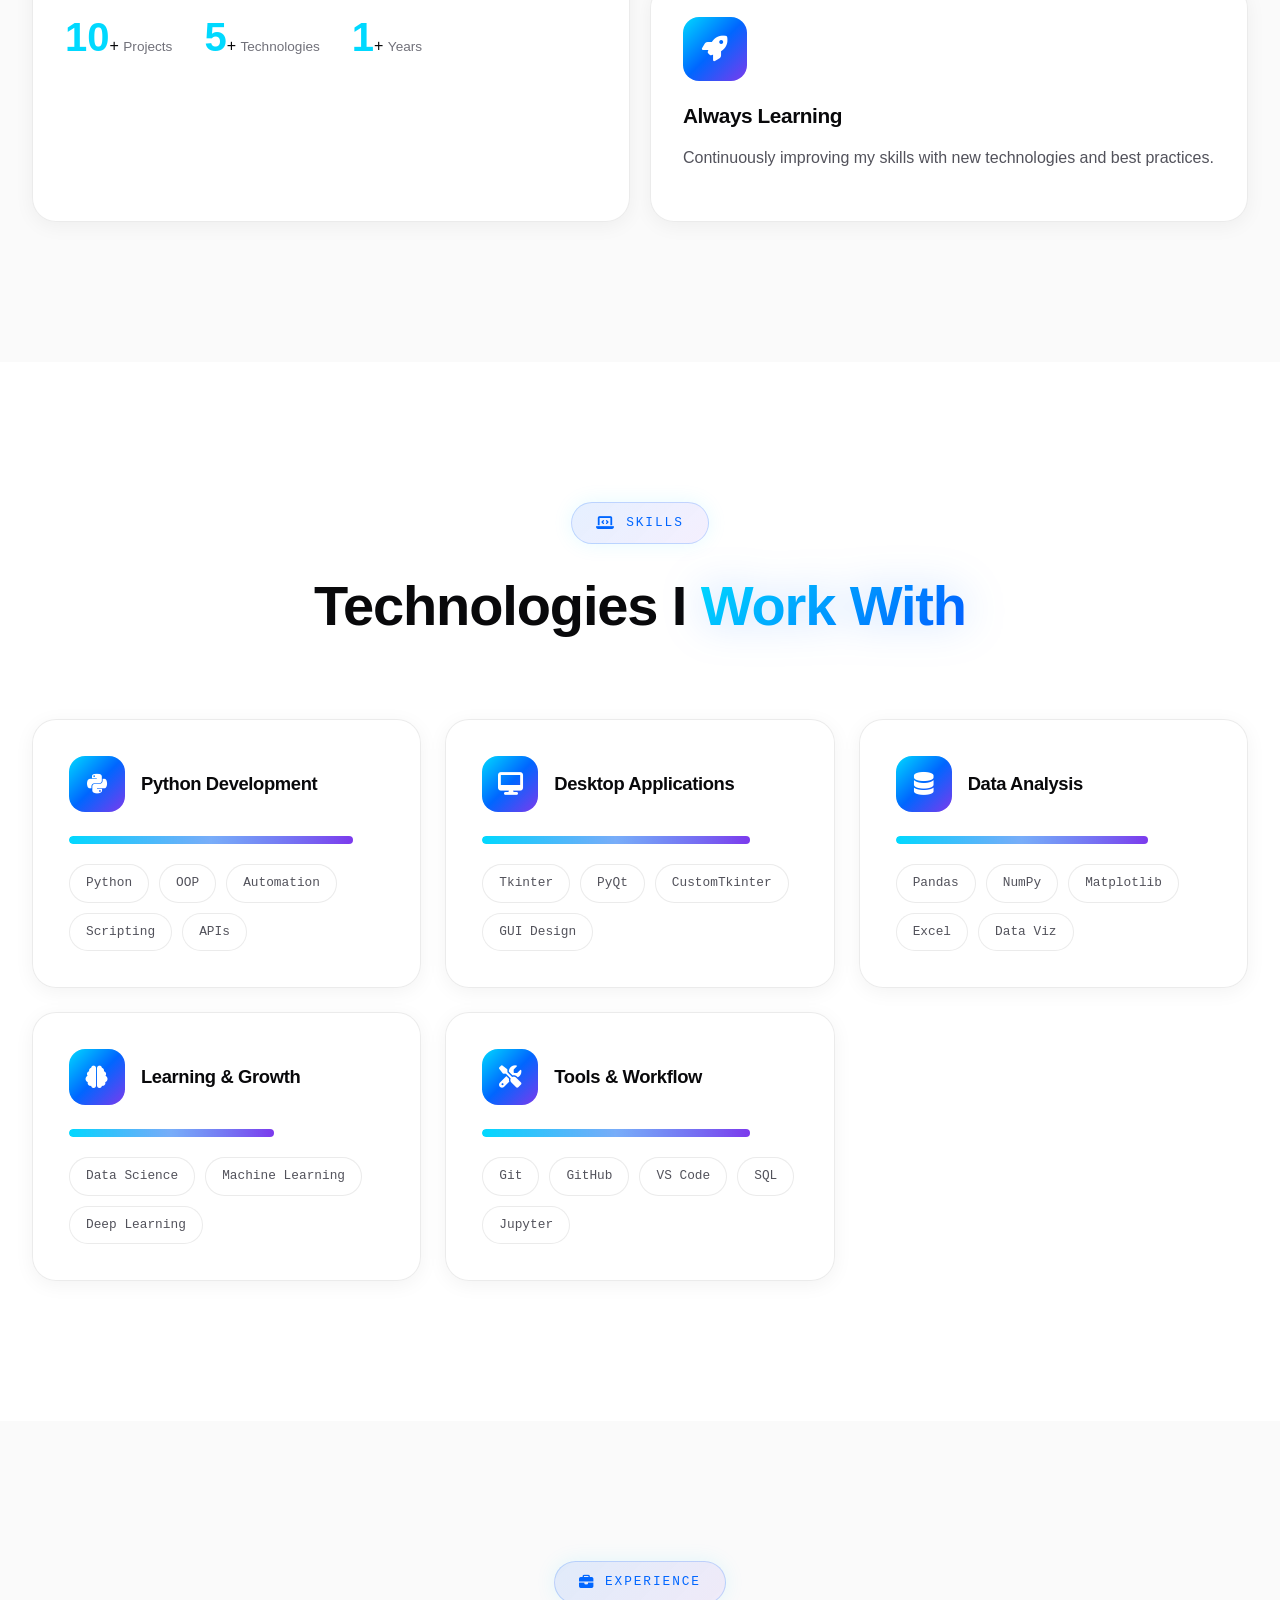
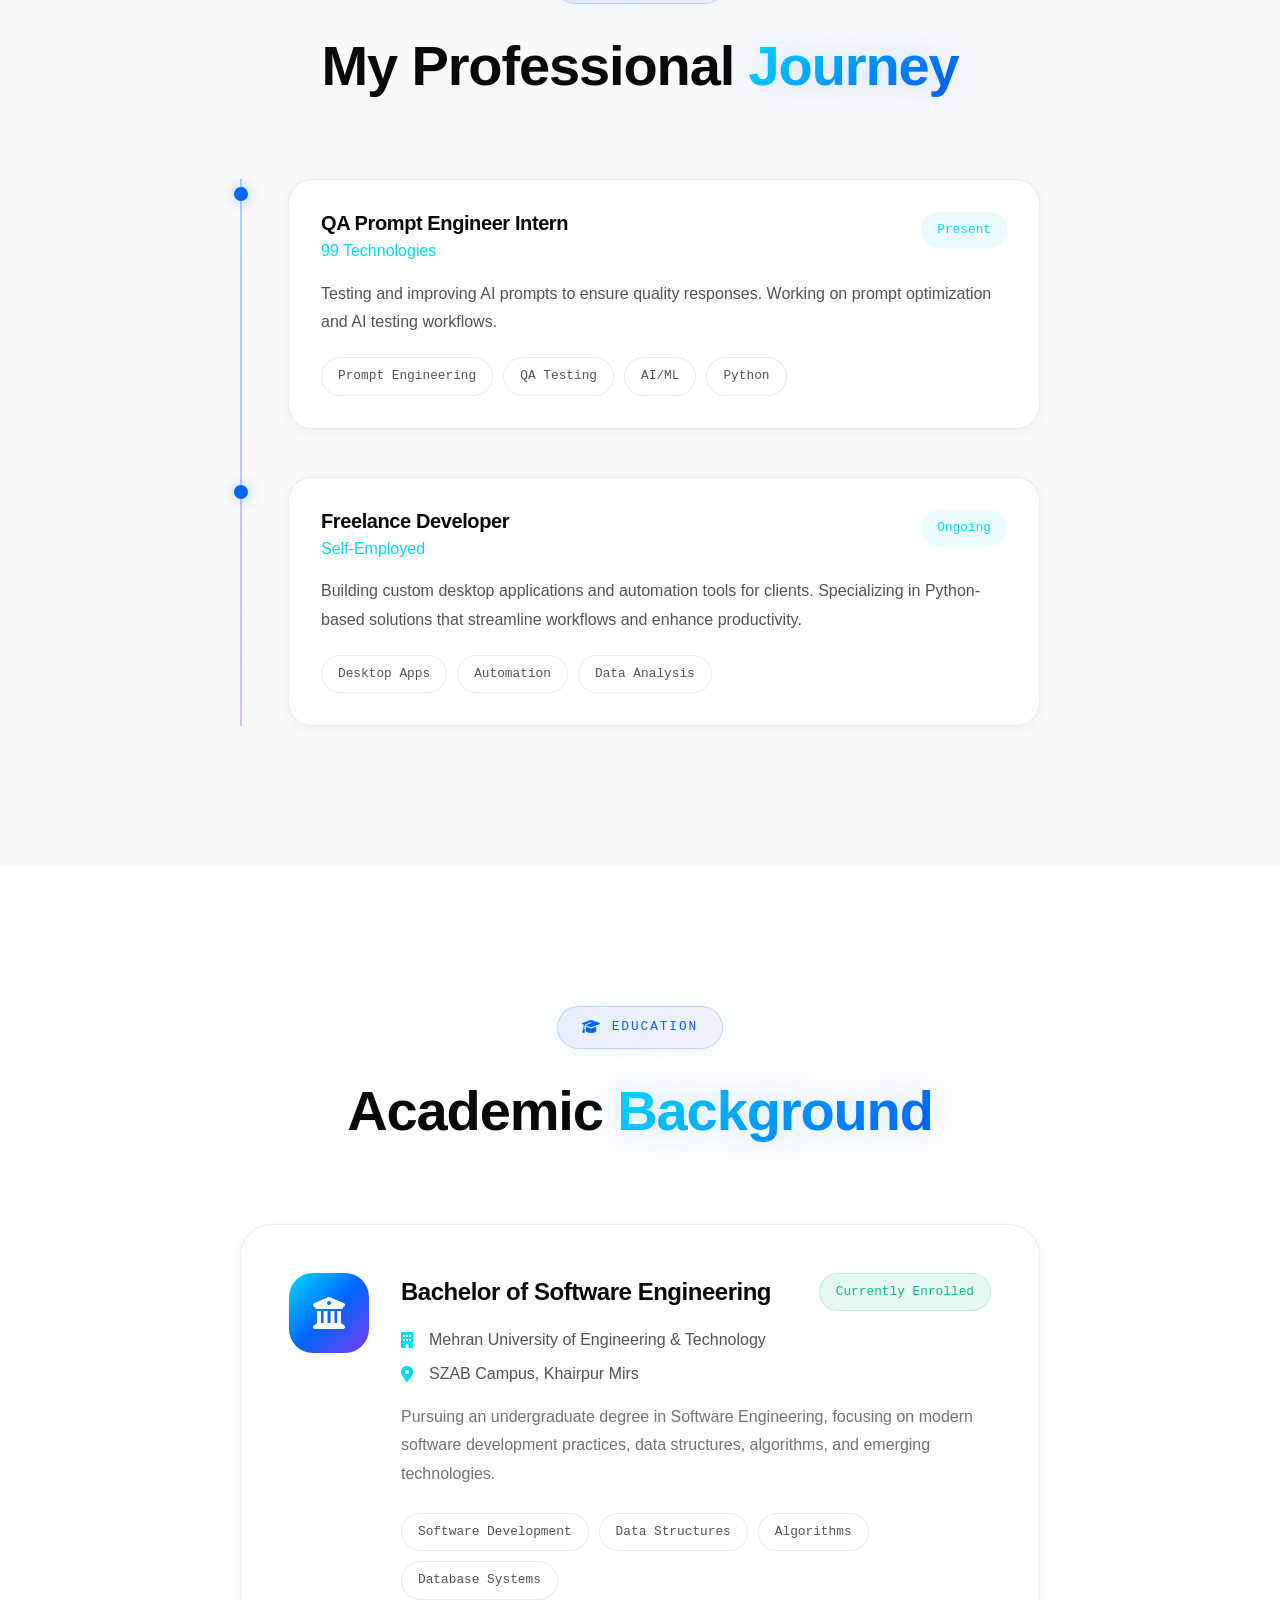
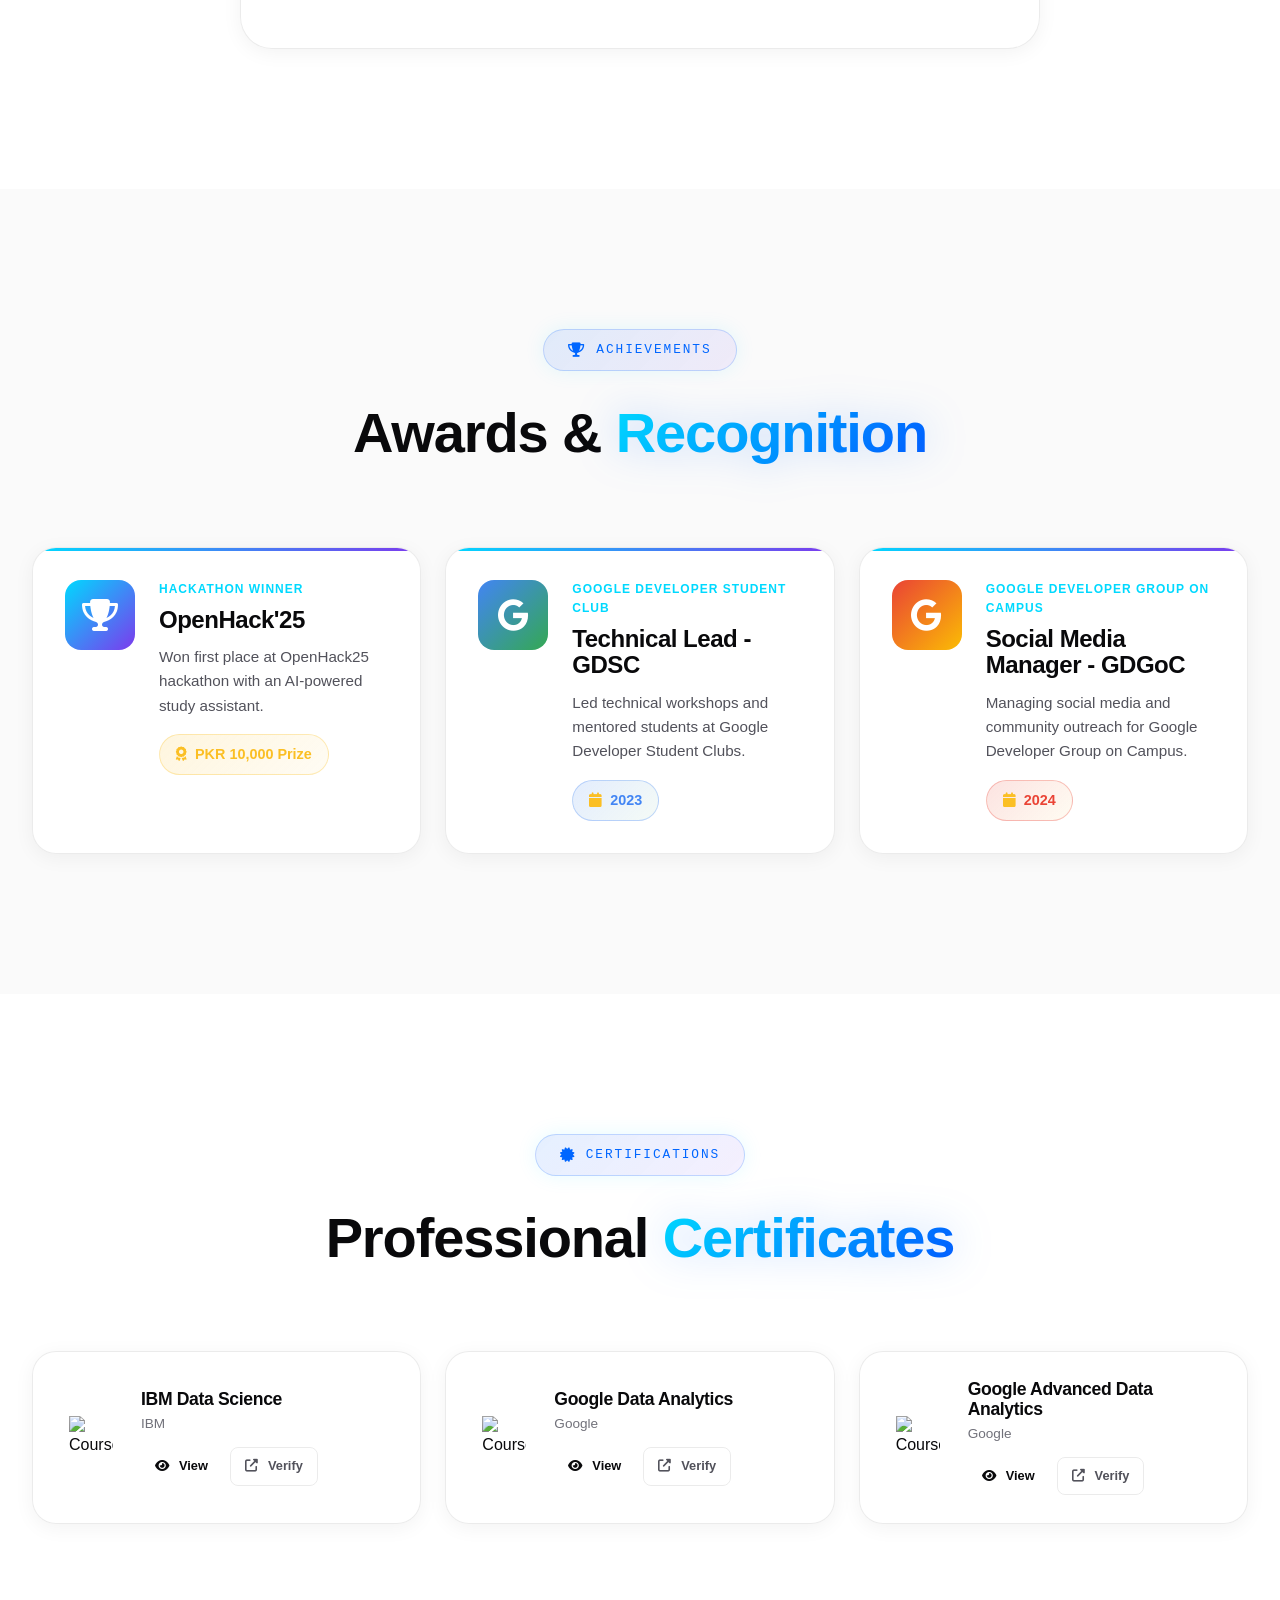
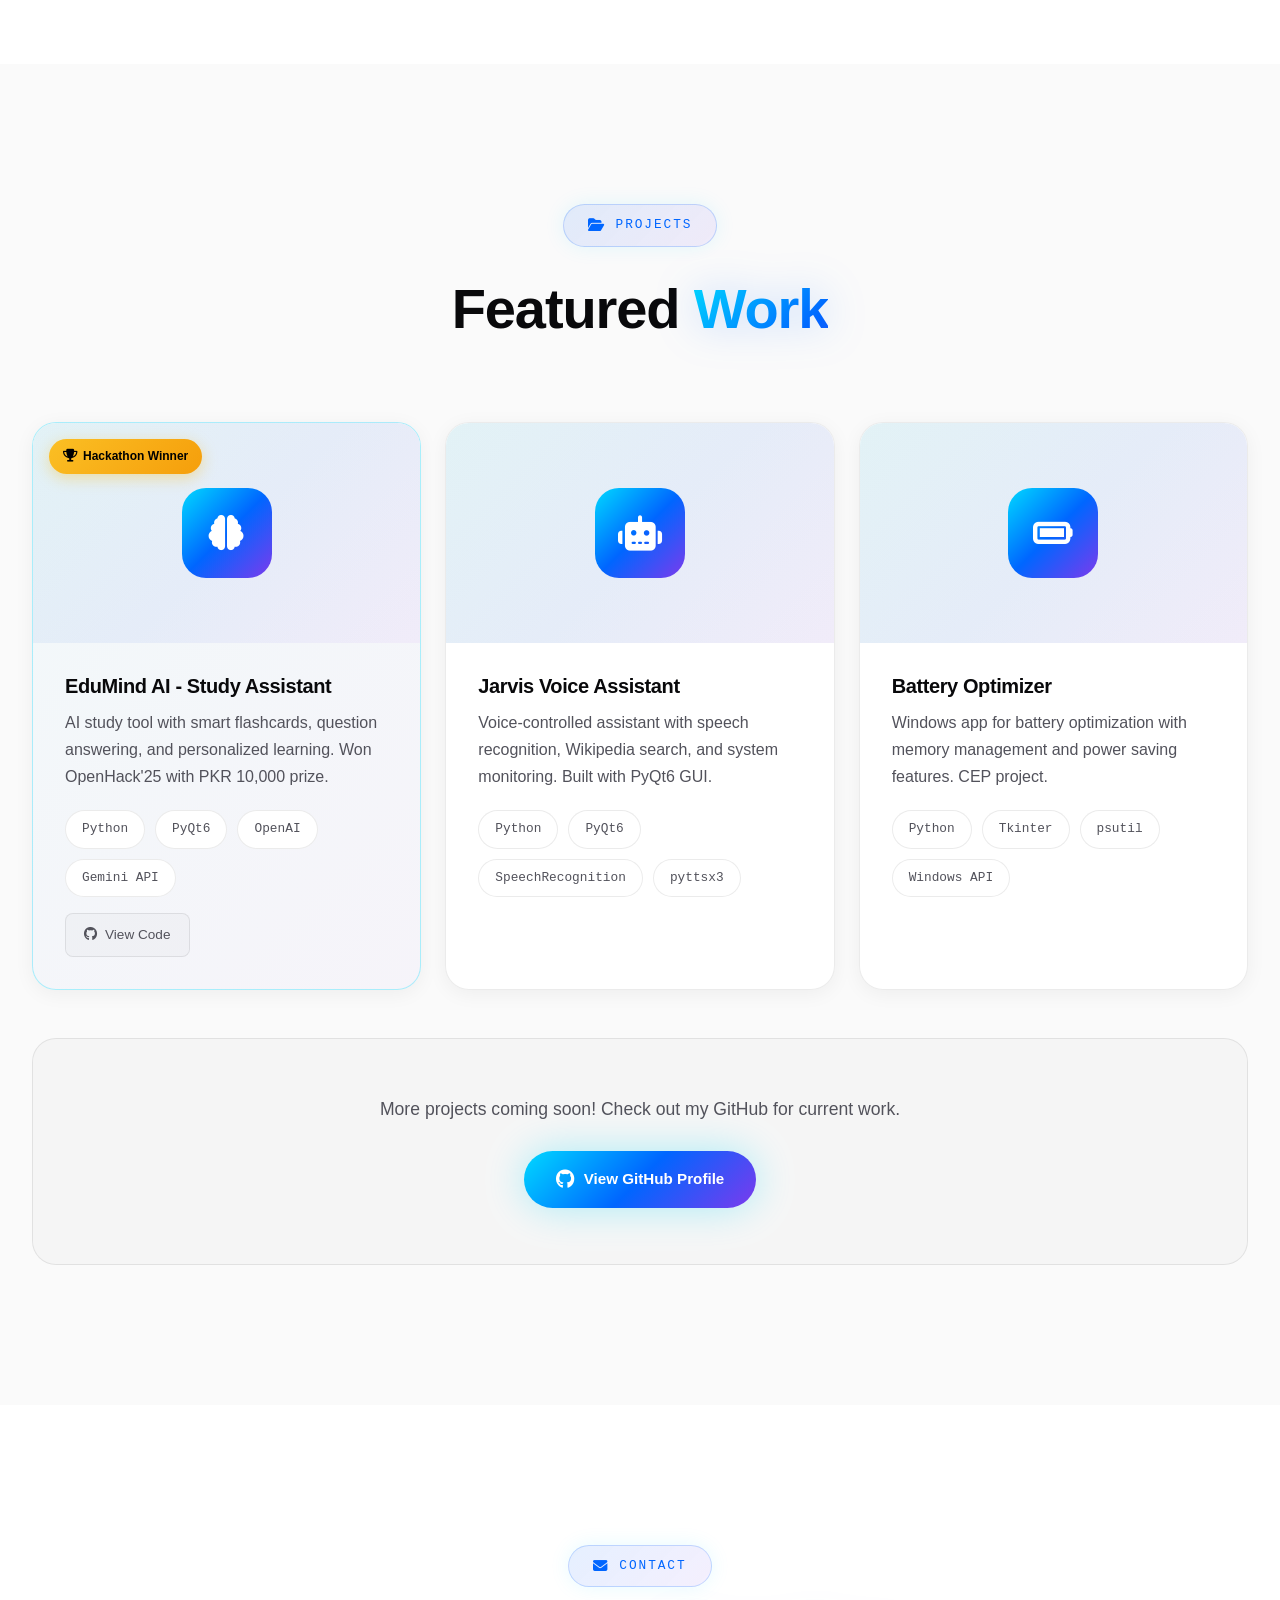
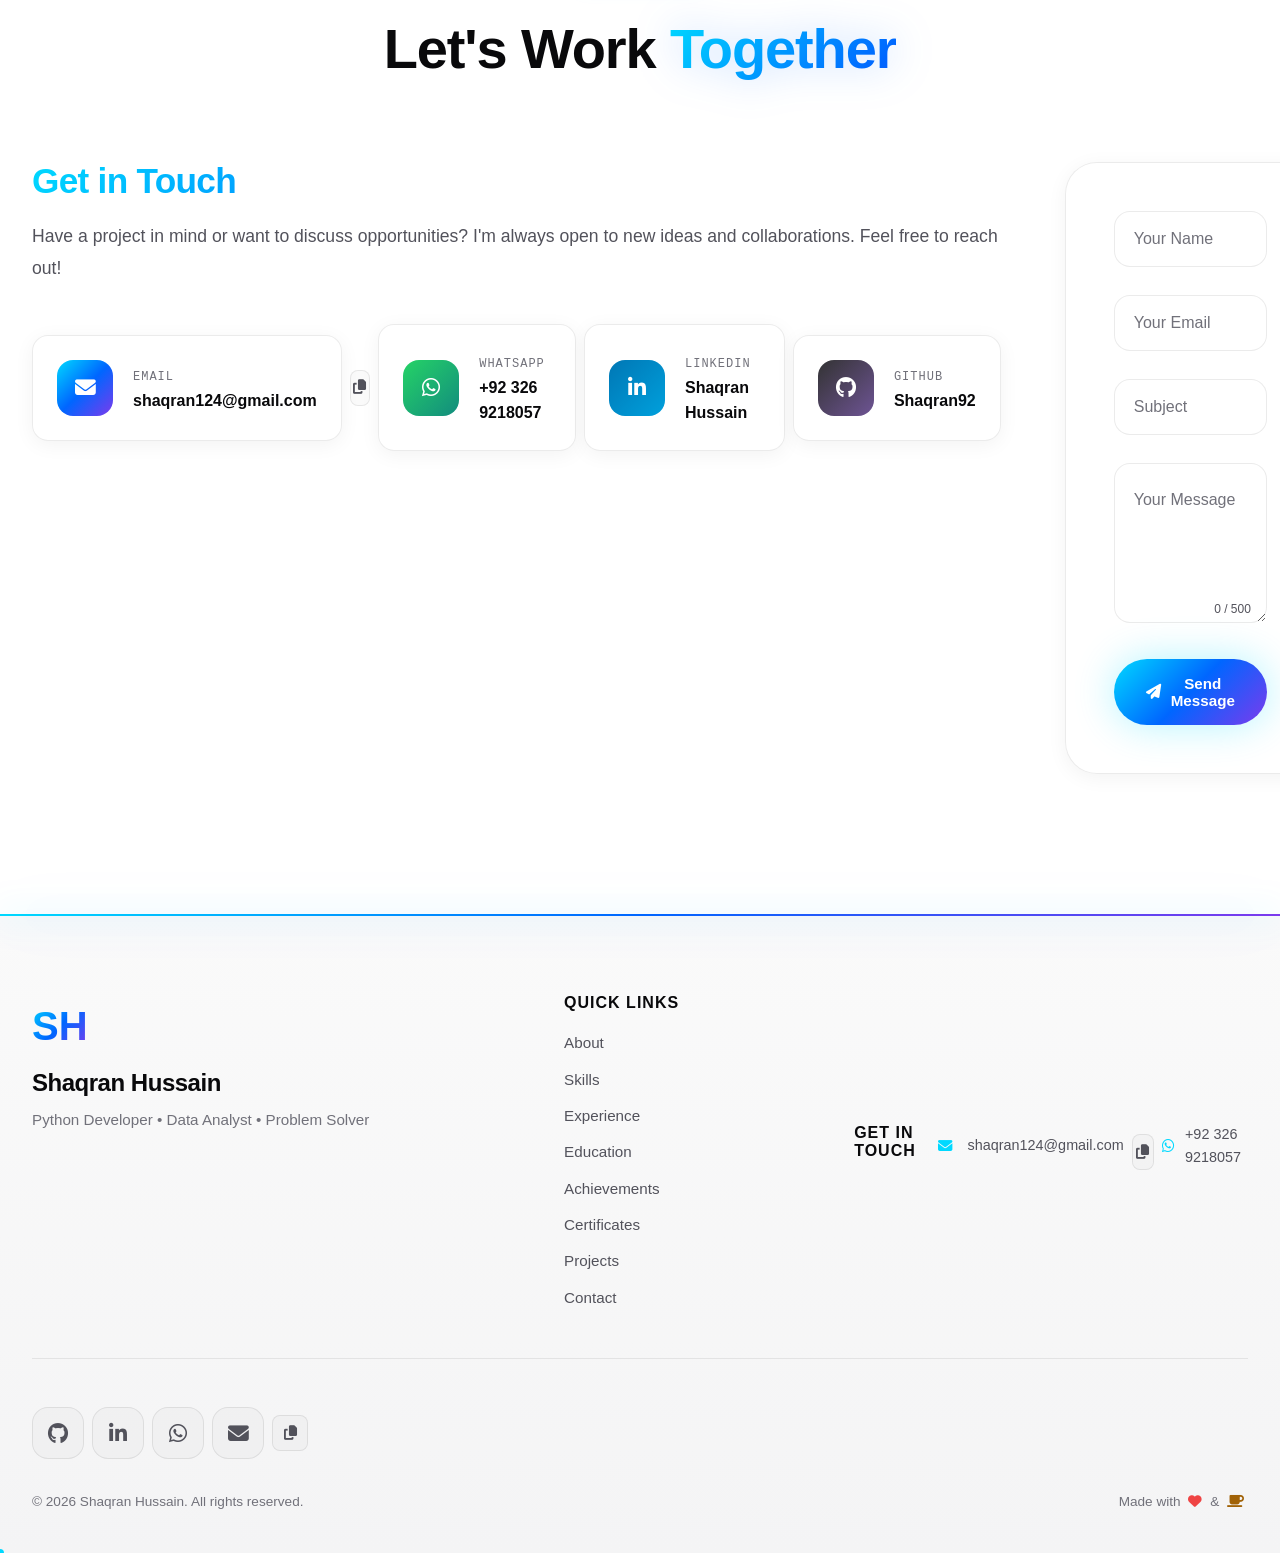
==== commit f045c2c4: "Added Manifest.json file" ====
--- a/index.html
+++ b/index.html
@@ -9,7 +9,11 @@
     <link rel="preconnect" href="https://fonts.googleapis.com">
     <link rel="preconnect" href="https://fonts.gstatic.com" crossorigin>
     <link rel="preconnect" href="https://cdnjs.cloudflare.com">
-    <link rel="dns-prefetch" href="https://api.web3forms.com">
+    <link rel="dns-prefetch" href="https://api.emailjs.com">
+
+    <!-- Preload Critical Resources -->
+    <link rel="preload" href="assets/css/styles.css" as="style">
+    <link rel="preload" href="assets/js/script.js" as="script">
 
     <!-- Primary SEO Meta Tags -->
     <title>Shaqran Hussain | Python Developer & Data Analyst in Pakistan | Portfolio</title>
@@ -95,7 +99,14 @@
     <meta http-equiv="X-Frame-Options" content="DENY">
     <meta http-equiv="X-Content-Type-Options" content="nosniff">
     <meta http-equiv="Content-Security-Policy"
-        content="default-src 'self'; script-src 'self' 'unsafe-inline' https://cdnjs.cloudflare.com https://cdn.jsdelivr.net; style-src 'self' 'unsafe-inline' https://fonts.googleapis.com https://cdnjs.cloudflare.com; font-src 'self' https://fonts.gstatic.com https://cdnjs.cloudflare.com; img-src 'self' data: https:; connect-src 'self' https://api.emailjs.com;">
+        content="default-src 'self'; script-src 'self' 'unsafe-inline' https://cdnjs.cloudflare.com https://cdn.jsdelivr.net; style-src 'self' 'unsafe-inline' https://fonts.googleapis.com https://cdnjs.cloudflare.com; font-src 'self' https://fonts.gstatic.com https://cdnjs.cloudflare.com; img-src 'self' data: https:; connect-src 'self' https://api.emailjs.com; manifest-src 'self';">
+
+    <!-- PWA Manifest -->
+    <link rel="manifest" href="manifest.json">
+    <meta name="theme-color" content="#00d9ff">
+    <meta name="apple-mobile-web-app-capable" content="yes">
+    <meta name="apple-mobile-web-app-status-bar-style" content="black-translucent">
+    <meta name="apple-mobile-web-app-title" content="Shaqran.dev">
 
     <!-- Font Awesome Icons with SRI -->
     <link rel="stylesheet" href="https://cdnjs.cloudflare.com/ajax/libs/font-awesome/6.4.2/css/all.min.css"
@@ -284,30 +295,37 @@
     <div class="cursor-glow" id="cursor-glow"></div>
 
     <!-- Navigation -->
-    <nav class="navbar" id="navbar">
+    <nav class="navbar" id="navbar" role="navigation" aria-label="Main navigation">
         <div class="nav-container">
-            <a href="#home" class="nav-logo">
+            <a href="#home" class="nav-logo" aria-label="Shaqran Hussain - Home">
                 <span class="logo-text">Shaqran.dev</span>
             </a>
-            <ul class="nav-menu" id="nav-menu">
-                <button class="nav-close" id="nav-close" aria-label="Close menu">
-                    <i class="fas fa-times"></i>
+            <ul class="nav-menu" id="nav-menu" role="menu" aria-label="Main menu">
+                <button class="nav-close" id="nav-close" aria-label="Close navigation menu">
+                    <i class="fas fa-times" aria-hidden="true"></i>
                 </button>
-                <li class="nav-item"><a href="#home" class="nav-link active">Home</a></li>
-                <li class="nav-item"><a href="#about" class="nav-link">About</a></li>
-                <li class="nav-item"><a href="#skills" class="nav-link">Skills</a></li>
-                <li class="nav-item"><a href="#experience" class="nav-link">Experience</a></li>
-                <li class="nav-item"><a href="#education" class="nav-link">Education</a></li>
-                <li class="nav-item"><a href="#achievements" class="nav-link">Achievements</a></li>
-                <li class="nav-item"><a href="#certificates" class="nav-link">Certificates</a></li>
-                <li class="nav-item"><a href="#projects" class="nav-link">Projects</a></li>
-                <li class="nav-item"><a href="#contact" class="nav-link">Contact</a></li>
+                <li class="nav-item" role="none"><a href="#home" class="nav-link active" role="menuitem"
+                        aria-current="page">Home</a></li>
+                <li class="nav-item" role="none"><a href="#about" class="nav-link" role="menuitem">About</a></li>
+                <li class="nav-item" role="none"><a href="#skills" class="nav-link" role="menuitem">Skills</a></li>
+                <li class="nav-item" role="none"><a href="#experience" class="nav-link" role="menuitem">Experience</a>
+                </li>
+                <li class="nav-item" role="none"><a href="#education" class="nav-link" role="menuitem">Education</a>
+                </li>
+                <li class="nav-item" role="none"><a href="#achievements" class="nav-link"
+                        role="menuitem">Achievements</a></li>
+                <li class="nav-item" role="none"><a href="#certificates" class="nav-link"
+                        role="menuitem">Certificates</a></li>
+                <li class="nav-item" role="none"><a href="#projects" class="nav-link" role="menuitem">Projects</a></li>
+                <li class="nav-item" role="none"><a href="#contact" class="nav-link" role="menuitem">Contact</a></li>
             </ul>
             <div class="nav-actions">
-                <button class="theme-toggle" id="theme-toggle" aria-label="Toggle theme">
-                    <i class="fas fa-moon"></i>
+                <button class="theme-toggle" id="theme-toggle" aria-label="Toggle dark/light theme"
+                    aria-pressed="false">
+                    <i class="fas fa-moon" aria-hidden="true"></i>
                 </button>
-                <button class="nav-toggle" id="nav-toggle" aria-label="Toggle menu">
+                <button class="nav-toggle" id="nav-toggle" aria-label="Open navigation menu" aria-expanded="false"
+                    aria-controls="nav-menu">
                     <span class="hamburger"></span>
                 </button>
             </div>
--- a/assets/css/styles.css
+++ b/assets/css/styles.css
@@ -30,6 +30,10 @@
     --gradient-main: linear-gradient(135deg, #00d9ff 0%, #0066ff 50%, #7c3aed 100%);
     --gradient-text: linear-gradient(90deg, #00d9ff, #0066ff, #7c3aed, #00d9ff);
     --gradient-glow: linear-gradient(135deg, rgba(0, 217, 255, 0.15) 0%, rgba(0, 102, 255, 0.15) 50%, rgba(124, 58, 237, 0.15) 100%);
+
+    /* Status Colors */
+    --accent-green: #10b981;
+    --accent-red: #ef4444;
 
     /* Text */
     --text-primary: #ffffff;
@@ -112,6 +116,45 @@
     box-shadow: 0 8px 30px rgba(0, 102, 255, 0.1);
 }
 
+/* =====================================================
+   SMOOTH THEME TRANSITIONS
+   ===================================================== */
+:root {
+    transition: background-color 0.3s ease, color 0.3s ease;
+}
+
+body {
+    transition: background 0.3s ease;
+}
+
+/* Smooth transitions for theme-dependent elements */
+.navbar,
+.nav-menu,
+.btn,
+.card,
+.bento-card,
+.skill-card,
+.timeline-item,
+.education-card,
+.project-card,
+.contact-card,
+input,
+textarea {
+    transition: background 0.3s ease,
+        border-color 0.3s ease,
+        color 0.3s ease,
+        box-shadow 0.3s ease;
+}
+
+/* Theme toggle icon rotation */
+.theme-toggle i {
+    transition: transform 0.5s cubic-bezier(0.68, -0.55, 0.265, 1.55);
+}
+
+.theme-toggle:hover i {
+    transform: rotate(20deg);
+}
+
 /* Light Theme - Inputs */
 [data-theme="light"] input,
 [data-theme="light"] textarea {
@@ -279,6 +322,79 @@
     border: none;
     background: none;
     font-family: inherit;
+}
+
+/* =====================================================
+   ACCESSIBILITY
+   ===================================================== */
+
+/* Focus Indicators - WCAG 2.1 AA Compliant */
+*:focus {
+    outline: 3px solid var(--accent-cyan);
+    outline-offset: 2px;
+}
+
+/* Modern focus-visible (only show outline for keyboard navigation) */
+*:focus:not(:focus-visible) {
+    outline: none;
+}
+
+*:focus-visible {
+    outline: 3px solid var(--accent-cyan);
+    outline-offset: 2px;
+    border-radius: 4px;
+}
+
+/* Skip to content link */
+.skip-to-content {
+    position: absolute;
+    top: -100px;
+    left: 0;
+    background: var(--accent-cyan);
+    color: var(--bg-primary);
+    padding: 12px 24px;
+    font-weight: 600;
+    z-index: 10000;
+    border-radius: 0 0 8px 0;
+    transition: top 0.3s;
+}
+
+.skip-to-content:focus {
+    top: 0;
+    outline: 3px solid var(--accent-purple);
+}
+
+/* Screen reader only text */
+.sr-only {
+    position: absolute;
+    width: 1px;
+    height: 1px;
+    padding: 0;
+    margin: -1px;
+    overflow: hidden;
+    clip: rect(0, 0, 0, 0);
+    white-space: nowrap;
+    border-width: 0;
+}
+
+/* High contrast mode support */
+@media (prefers-contrast: high) {
+    *:focus-visible {
+        outline-width: 4px;
+        outline-offset: 3px;
+    }
+}
+
+/* Reduced motion support */
+@media (prefers-reduced-motion: reduce) {
+
+    *,
+    *::before,
+    *::after {
+        animation-duration: 0.01ms !important;
+        animation-iteration-count: 1 !important;
+        transition-duration: 0.01ms !important;
+    }
 }
 
 .container {
@@ -450,6 +566,23 @@
 
 .btn-primary:hover::before {
     opacity: 1;
+}
+
+/* Ripple Effect */
+.btn-ripple {
+    position: absolute;
+    border-radius: 50%;
+    background: rgba(255, 255, 255, 0.6);
+    transform: scale(0);
+    animation: ripple 0.6s ease-out;
+    pointer-events: none;
+}
+
+@keyframes ripple {
+    to {
+        transform: scale(4);
+        opacity: 0;
+    }
 }
 
 .btn-secondary {
@@ -2119,6 +2252,94 @@
     top: -12px;
 }
 
+/* =====================================================
+   INTERACTIVE FEATURES STYLES
+   ===================================================== */
+
+/* Copy Email Button */
+.copy-email-btn {
+    display: inline-flex;
+    align-items: center;
+    justify-content: center;
+    width: 36px;
+    height: 36px;
+    background: var(--glass-bg);
+    border: 1px solid var(--glass-border);
+    border-radius: 8px;
+    color: var(--text-secondary);
+    cursor: pointer;
+    transition: all 0.3s ease;
+    font-size: 0.9rem;
+}
+
+.copy-email-btn:hover {
+    background: var(--accent-cyan);
+    color: white;
+    border-color: var(--accent-cyan);
+    transform: translateY(-2px);
+}
+
+.copy-email-btn.copied {
+    background: var(--accent-green);
+    color: white;
+    border-color: var(--accent-green);
+}
+
+/* Character Counter */
+.char-counter {
+    position: absolute;
+    bottom: 12px;
+    right: 16px;
+    font-size: 0.75rem;
+    color: var(--text-secondary);
+    pointer-events: none;
+    transition: color 0.3s ease;
+}
+
+/* Input Focus Glow */
+.input-focused {
+    position: relative;
+}
+
+.input-focused::after {
+    content: '';
+    position: absolute;
+    inset: -2px;
+    background: linear-gradient(135deg, var(--accent-cyan), var(--accent-blue));
+    border-radius: inherit;
+    opacity: 0.2;
+    filter: blur(8px);
+    z-index: -1;
+    animation: pulse 2s ease-in-out infinite;
+}
+
+@keyframes pulse {
+
+    0%,
+    100% {
+        opacity: 0.2;
+    }
+
+    50% {
+        opacity: 0.4;
+    }
+}
+
+/* Hover Scale Animation */
+.hover-scale {
+    transition: transform 0.3s cubic-bezier(0.34, 1.56, 0.64, 1);
+}
+
+.hover-scale:hover {
+    transform: scale(1.05);
+}
+
+/* Click Feedback */
+.click-feedback:active {
+    transform: scale(0.95);
+    transition: transform 0.1s ease;
+}
+
 /* Mobile responsive floating labels */
 @media (max-width: 768px) {
     .floating-label label {
@@ -2400,30 +2621,44 @@
         top: 16px;
         left: 16px;
         right: 16px;
+        width: auto;
+        max-width: calc(100vw - 32px);
         transform: none;
         border-radius: var(--radius-lg);
     }
 
     .nav-container {
         justify-content: space-between;
+        max-width: 100%;
+        padding: 0 16px;
     }
 
     .nav-menu {
         position: fixed;
         top: 0;
         right: -100%;
-        width: 280px;
+        width: 70vw;
+        max-width: 260px;
         height: 100vh;
         flex-direction: column;
         justify-content: flex-start;
-        gap: 8px;
-        padding: 120px 16px 40px;
-        background: var(--bg-primary);
-        border: 1px solid var(--glass-border);
+        gap: 0;
+        padding: 100px 12px 40px;
+        background: rgba(10, 10, 10, 0.95);
+        backdrop-filter: blur(20px);
+        -webkit-backdrop-filter: blur(20px);
+        border-left: 1px solid rgba(0, 217, 255, 0.2);
         border-radius: 24px 0 0 24px;
-        box-shadow: -10px 0 40px rgba(0, 0, 0, 0.2);
+        box-shadow: -10px 0 40px rgba(0, 0, 0, 0.5);
         transition: right 0.4s var(--ease-out-expo);
         z-index: 999;
+        overflow-y: auto;
+    }
+
+    [data-theme="light"] .nav-menu {
+        background: rgba(255, 255, 255, 0.95);
+        border-left: 1px solid rgba(0, 102, 255, 0.2);
+        box-shadow: -10px 0 40px rgba(0, 0, 0, 0.15);
     }
 
     .nav-close {
@@ -2456,27 +2691,44 @@
 
     .nav-link {
         display: block;
-        padding: 14px 20px;
+        padding: 12px 20px;
+        /* Increased for better touch targets (min 44px height) */
         font-size: 1rem;
         font-weight: 500;
         color: var(--text-primary);
-        border-radius: 12px;
-        background: transparent;
-        border: 1px solid transparent;
+        background: transparent !important;
+        border: none !important;
         margin: 0;
-        transition: all 0.3s ease;
+        position: relative;
+        transition: color 0.3s ease;
+        min-height: 44px;
+        /* Ensure minimum touch target size */
+    }
+
+    /* Bottom line indicator */
+    .nav-link::after {
+        content: '';
+        position: absolute;
+        bottom: 8px;
+        left: 50%;
+        transform: translateX(-50%);
+        width: 0;
+        height: 2px;
+        background: var(--accent-cyan);
+        transition: width 0.3s ease;
     }
 
     .nav-link:hover {
-        background: rgba(0, 217, 255, 0.1);
-        border-color: rgba(0, 217, 255, 0.3);
         color: var(--accent-cyan);
     }
 
     .nav-link.active {
-        background: rgba(0, 217, 255, 0.15);
-        color: var(--accent-cyan);
-        border-color: var(--accent-cyan);
+        color: var(--accent-cyan) !important;
+        background: transparent !important;
+    }
+
+    .nav-link.active::after {
+        width: 30px;
     }
 
     .nav-toggle {
@@ -2544,6 +2796,37 @@
     .footer-bottom {
         flex-direction: column;
         text-align: center;
+    }
+
+    /* Mobile Font Optimizations */
+    body {
+        font-size: 16px;
+        /* Prevent zoom on iOS */
+        -webkit-text-size-adjust: 100%;
+    }
+
+    .hero-title {
+        font-size: clamp(2rem, 8vw, 3.5rem);
+    }
+
+    .section-title {
+        font-size: clamp(2rem, 6vw, 2.5rem);
+    }
+
+    p {
+        font-size: 1rem;
+        line-height: 1.6;
+    }
+
+    /* Improve button touch targets */
+    .btn {
+        min-height: 48px;
+        padding: 14px 28px;
+    }
+
+    .social-link {
+        min-width: 48px;
+        min-height: 48px;
     }
 }
 
--- a/assets/css/styles.css
+++ b/assets/css/styles.css
@@ -30,6 +30,10 @@
     --gradient-main: linear-gradient(135deg, #00d9ff 0%, #0066ff 50%, #7c3aed 100%);
     --gradient-text: linear-gradient(90deg, #00d9ff, #0066ff, #7c3aed, #00d9ff);
     --gradient-glow: linear-gradient(135deg, rgba(0, 217, 255, 0.15) 0%, rgba(0, 102, 255, 0.15) 50%, rgba(124, 58, 237, 0.15) 100%);
+
+    /* Status Colors */
+    --accent-green: #10b981;
+    --accent-red: #ef4444;
 
     /* Text */
     --text-primary: #ffffff;
@@ -112,6 +116,45 @@
     box-shadow: 0 8px 30px rgba(0, 102, 255, 0.1);
 }
 
+/* =====================================================
+   SMOOTH THEME TRANSITIONS
+   ===================================================== */
+:root {
+    transition: background-color 0.3s ease, color 0.3s ease;
+}
+
+body {
+    transition: background 0.3s ease;
+}
+
+/* Smooth transitions for theme-dependent elements */
+.navbar,
+.nav-menu,
+.btn,
+.card,
+.bento-card,
+.skill-card,
+.timeline-item,
+.education-card,
+.project-card,
+.contact-card,
+input,
+textarea {
+    transition: background 0.3s ease,
+        border-color 0.3s ease,
+        color 0.3s ease,
+        box-shadow 0.3s ease;
+}
+
+/* Theme toggle icon rotation */
+.theme-toggle i {
+    transition: transform 0.5s cubic-bezier(0.68, -0.55, 0.265, 1.55);
+}
+
+.theme-toggle:hover i {
+    transform: rotate(20deg);
+}
+
 /* Light Theme - Inputs */
 [data-theme="light"] input,
 [data-theme="light"] textarea {
@@ -279,6 +322,79 @@
     border: none;
     background: none;
     font-family: inherit;
+}
+
+/* =====================================================
+   ACCESSIBILITY
+   ===================================================== */
+
+/* Focus Indicators - WCAG 2.1 AA Compliant */
+*:focus {
+    outline: 3px solid var(--accent-cyan);
+    outline-offset: 2px;
+}
+
+/* Modern focus-visible (only show outline for keyboard navigation) */
+*:focus:not(:focus-visible) {
+    outline: none;
+}
+
+*:focus-visible {
+    outline: 3px solid var(--accent-cyan);
+    outline-offset: 2px;
+    border-radius: 4px;
+}
+
+/* Skip to content link */
+.skip-to-content {
+    position: absolute;
+    top: -100px;
+    left: 0;
+    background: var(--accent-cyan);
+    color: var(--bg-primary);
+    padding: 12px 24px;
+    font-weight: 600;
+    z-index: 10000;
+    border-radius: 0 0 8px 0;
+    transition: top 0.3s;
+}
+
+.skip-to-content:focus {
+    top: 0;
+    outline: 3px solid var(--accent-purple);
+}
+
+/* Screen reader only text */
+.sr-only {
+    position: absolute;
+    width: 1px;
+    height: 1px;
+    padding: 0;
+    margin: -1px;
+    overflow: hidden;
+    clip: rect(0, 0, 0, 0);
+    white-space: nowrap;
+    border-width: 0;
+}
+
+/* High contrast mode support */
+@media (prefers-contrast: high) {
+    *:focus-visible {
+        outline-width: 4px;
+        outline-offset: 3px;
+    }
+}
+
+/* Reduced motion support */
+@media (prefers-reduced-motion: reduce) {
+
+    *,
+    *::before,
+    *::after {
+        animation-duration: 0.01ms !important;
+        animation-iteration-count: 1 !important;
+        transition-duration: 0.01ms !important;
+    }
 }
 
 .container {
@@ -450,6 +566,23 @@
 
 .btn-primary:hover::before {
     opacity: 1;
+}
+
+/* Ripple Effect */
+.btn-ripple {
+    position: absolute;
+    border-radius: 50%;
+    background: rgba(255, 255, 255, 0.6);
+    transform: scale(0);
+    animation: ripple 0.6s ease-out;
+    pointer-events: none;
+}
+
+@keyframes ripple {
+    to {
+        transform: scale(4);
+        opacity: 0;
+    }
 }
 
 .btn-secondary {
@@ -2119,6 +2252,94 @@
     top: -12px;
 }
 
+/* =====================================================
+   INTERACTIVE FEATURES STYLES
+   ===================================================== */
+
+/* Copy Email Button */
+.copy-email-btn {
+    display: inline-flex;
+    align-items: center;
+    justify-content: center;
+    width: 36px;
+    height: 36px;
+    background: var(--glass-bg);
+    border: 1px solid var(--glass-border);
+    border-radius: 8px;
+    color: var(--text-secondary);
+    cursor: pointer;
+    transition: all 0.3s ease;
+    font-size: 0.9rem;
+}
+
+.copy-email-btn:hover {
+    background: var(--accent-cyan);
+    color: white;
+    border-color: var(--accent-cyan);
+    transform: translateY(-2px);
+}
+
+.copy-email-btn.copied {
+    background: var(--accent-green);
+    color: white;
+    border-color: var(--accent-green);
+}
+
+/* Character Counter */
+.char-counter {
+    position: absolute;
+    bottom: 12px;
+    right: 16px;
+    font-size: 0.75rem;
+    color: var(--text-secondary);
+    pointer-events: none;
+    transition: color 0.3s ease;
+}
+
+/* Input Focus Glow */
+.input-focused {
+    position: relative;
+}
+
+.input-focused::after {
+    content: '';
+    position: absolute;
+    inset: -2px;
+    background: linear-gradient(135deg, var(--accent-cyan), var(--accent-blue));
+    border-radius: inherit;
+    opacity: 0.2;
+    filter: blur(8px);
+    z-index: -1;
+    animation: pulse 2s ease-in-out infinite;
+}
+
+@keyframes pulse {
+
+    0%,
+    100% {
+        opacity: 0.2;
+    }
+
+    50% {
+        opacity: 0.4;
+    }
+}
+
+/* Hover Scale Animation */
+.hover-scale {
+    transition: transform 0.3s cubic-bezier(0.34, 1.56, 0.64, 1);
+}
+
+.hover-scale:hover {
+    transform: scale(1.05);
+}
+
+/* Click Feedback */
+.click-feedback:active {
+    transform: scale(0.95);
+    transition: transform 0.1s ease;
+}
+
 /* Mobile responsive floating labels */
 @media (max-width: 768px) {
     .floating-label label {
@@ -2400,30 +2621,44 @@
         top: 16px;
         left: 16px;
         right: 16px;
+        width: auto;
+        max-width: calc(100vw - 32px);
         transform: none;
         border-radius: var(--radius-lg);
     }
 
     .nav-container {
         justify-content: space-between;
+        max-width: 100%;
+        padding: 0 16px;
     }
 
     .nav-menu {
         position: fixed;
         top: 0;
         right: -100%;
-        width: 280px;
+        width: 70vw;
+        max-width: 260px;
         height: 100vh;
         flex-direction: column;
         justify-content: flex-start;
-        gap: 8px;
-        padding: 120px 16px 40px;
-        background: var(--bg-primary);
-        border: 1px solid var(--glass-border);
+        gap: 0;
+        padding: 100px 12px 40px;
+        background: rgba(10, 10, 10, 0.95);
+        backdrop-filter: blur(20px);
+        -webkit-backdrop-filter: blur(20px);
+        border-left: 1px solid rgba(0, 217, 255, 0.2);
         border-radius: 24px 0 0 24px;
-        box-shadow: -10px 0 40px rgba(0, 0, 0, 0.2);
+        box-shadow: -10px 0 40px rgba(0, 0, 0, 0.5);
         transition: right 0.4s var(--ease-out-expo);
         z-index: 999;
+        overflow-y: auto;
+    }
+
+    [data-theme="light"] .nav-menu {
+        background: rgba(255, 255, 255, 0.95);
+        border-left: 1px solid rgba(0, 102, 255, 0.2);
+        box-shadow: -10px 0 40px rgba(0, 0, 0, 0.15);
     }
 
     .nav-close {
@@ -2456,27 +2691,44 @@
 
     .nav-link {
         display: block;
-        padding: 14px 20px;
+        padding: 12px 20px;
+        /* Increased for better touch targets (min 44px height) */
         font-size: 1rem;
         font-weight: 500;
         color: var(--text-primary);
-        border-radius: 12px;
-        background: transparent;
-        border: 1px solid transparent;
+        background: transparent !important;
+        border: none !important;
         margin: 0;
-        transition: all 0.3s ease;
+        position: relative;
+        transition: color 0.3s ease;
+        min-height: 44px;
+        /* Ensure minimum touch target size */
+    }
+
+    /* Bottom line indicator */
+    .nav-link::after {
+        content: '';
+        position: absolute;
+        bottom: 8px;
+        left: 50%;
+        transform: translateX(-50%);
+        width: 0;
+        height: 2px;
+        background: var(--accent-cyan);
+        transition: width 0.3s ease;
     }
 
     .nav-link:hover {
-        background: rgba(0, 217, 255, 0.1);
-        border-color: rgba(0, 217, 255, 0.3);
         color: var(--accent-cyan);
     }
 
     .nav-link.active {
-        background: rgba(0, 217, 255, 0.15);
-        color: var(--accent-cyan);
-        border-color: var(--accent-cyan);
+        color: var(--accent-cyan) !important;
+        background: transparent !important;
+    }
+
+    .nav-link.active::after {
+        width: 30px;
     }
 
     .nav-toggle {
@@ -2544,6 +2796,37 @@
     .footer-bottom {
         flex-direction: column;
         text-align: center;
+    }
+
+    /* Mobile Font Optimizations */
+    body {
+        font-size: 16px;
+        /* Prevent zoom on iOS */
+        -webkit-text-size-adjust: 100%;
+    }
+
+    .hero-title {
+        font-size: clamp(2rem, 8vw, 3.5rem);
+    }
+
+    .section-title {
+        font-size: clamp(2rem, 6vw, 2.5rem);
+    }
+
+    p {
+        font-size: 1rem;
+        line-height: 1.6;
+    }
+
+    /* Improve button touch targets */
+    .btn {
+        min-height: 48px;
+        padding: 14px 28px;
+    }
+
+    .social-link {
+        min-width: 48px;
+        min-height: 48px;
     }
 }
 
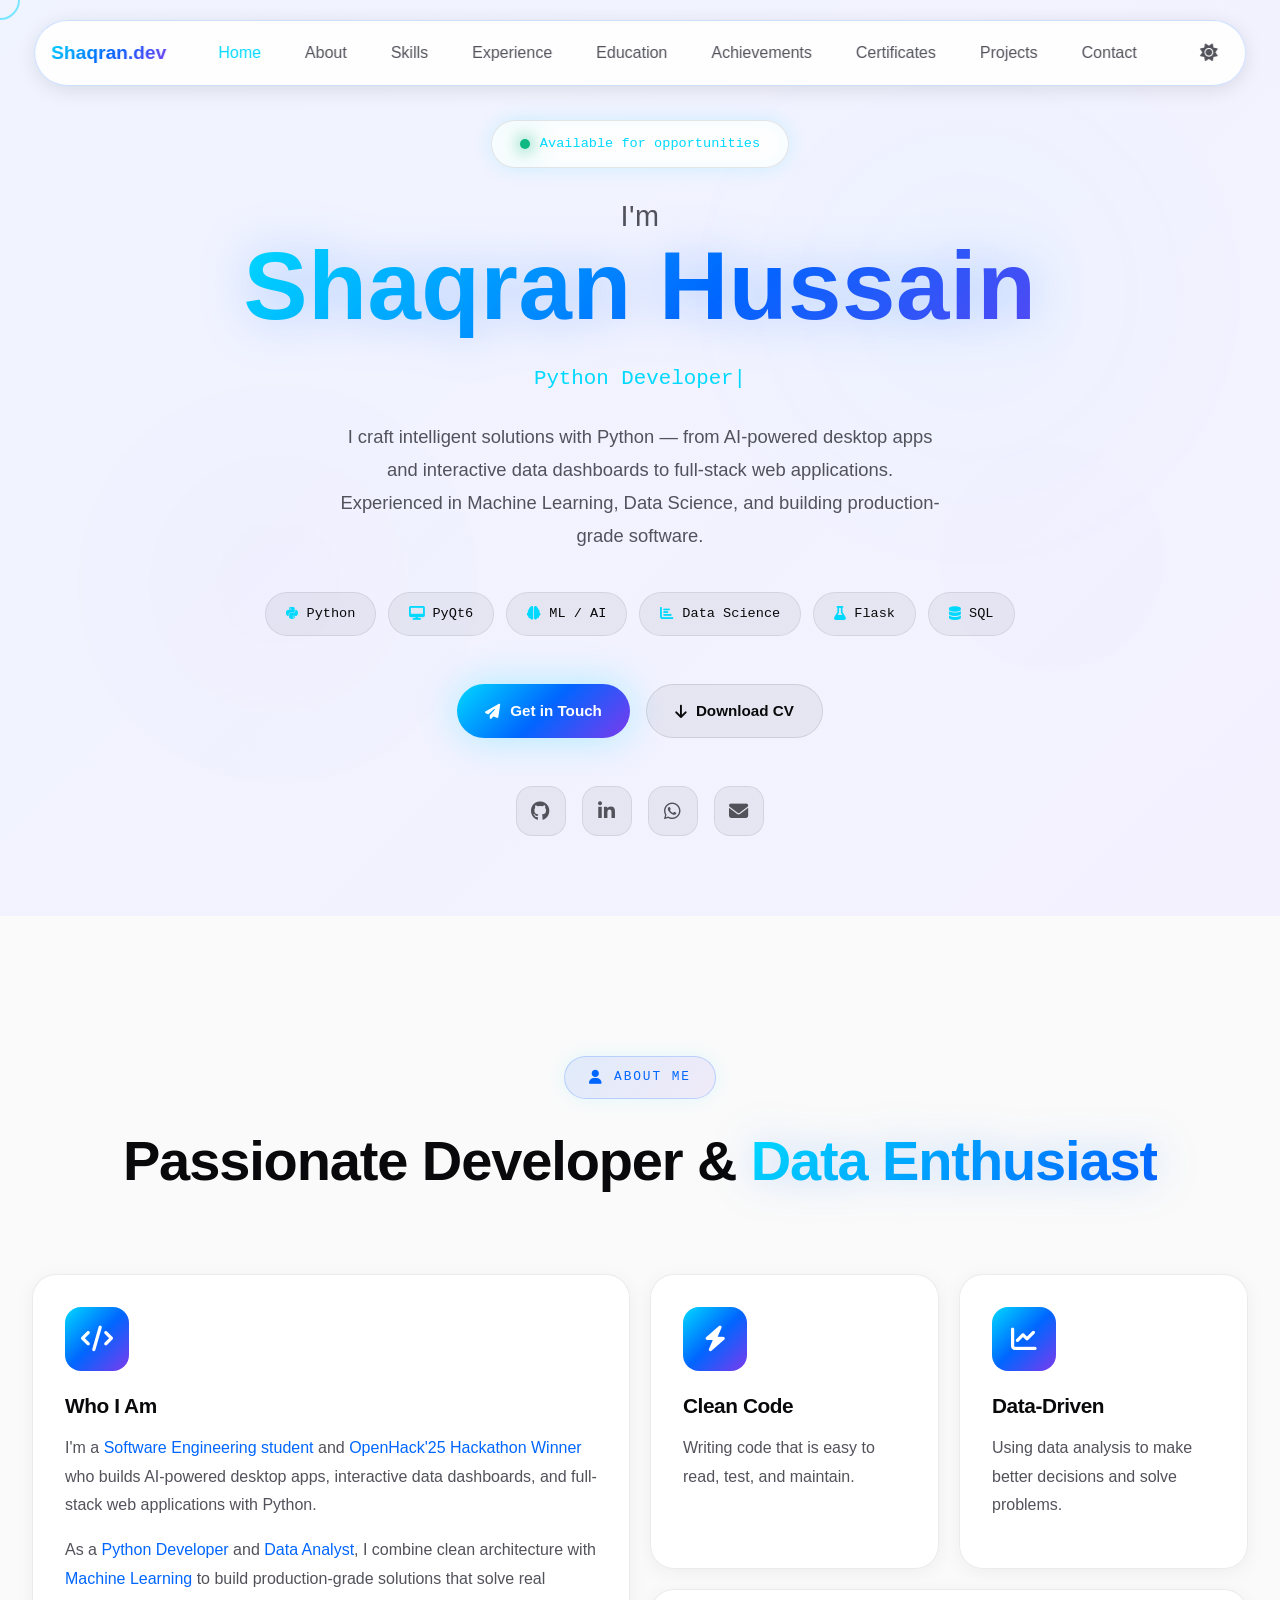
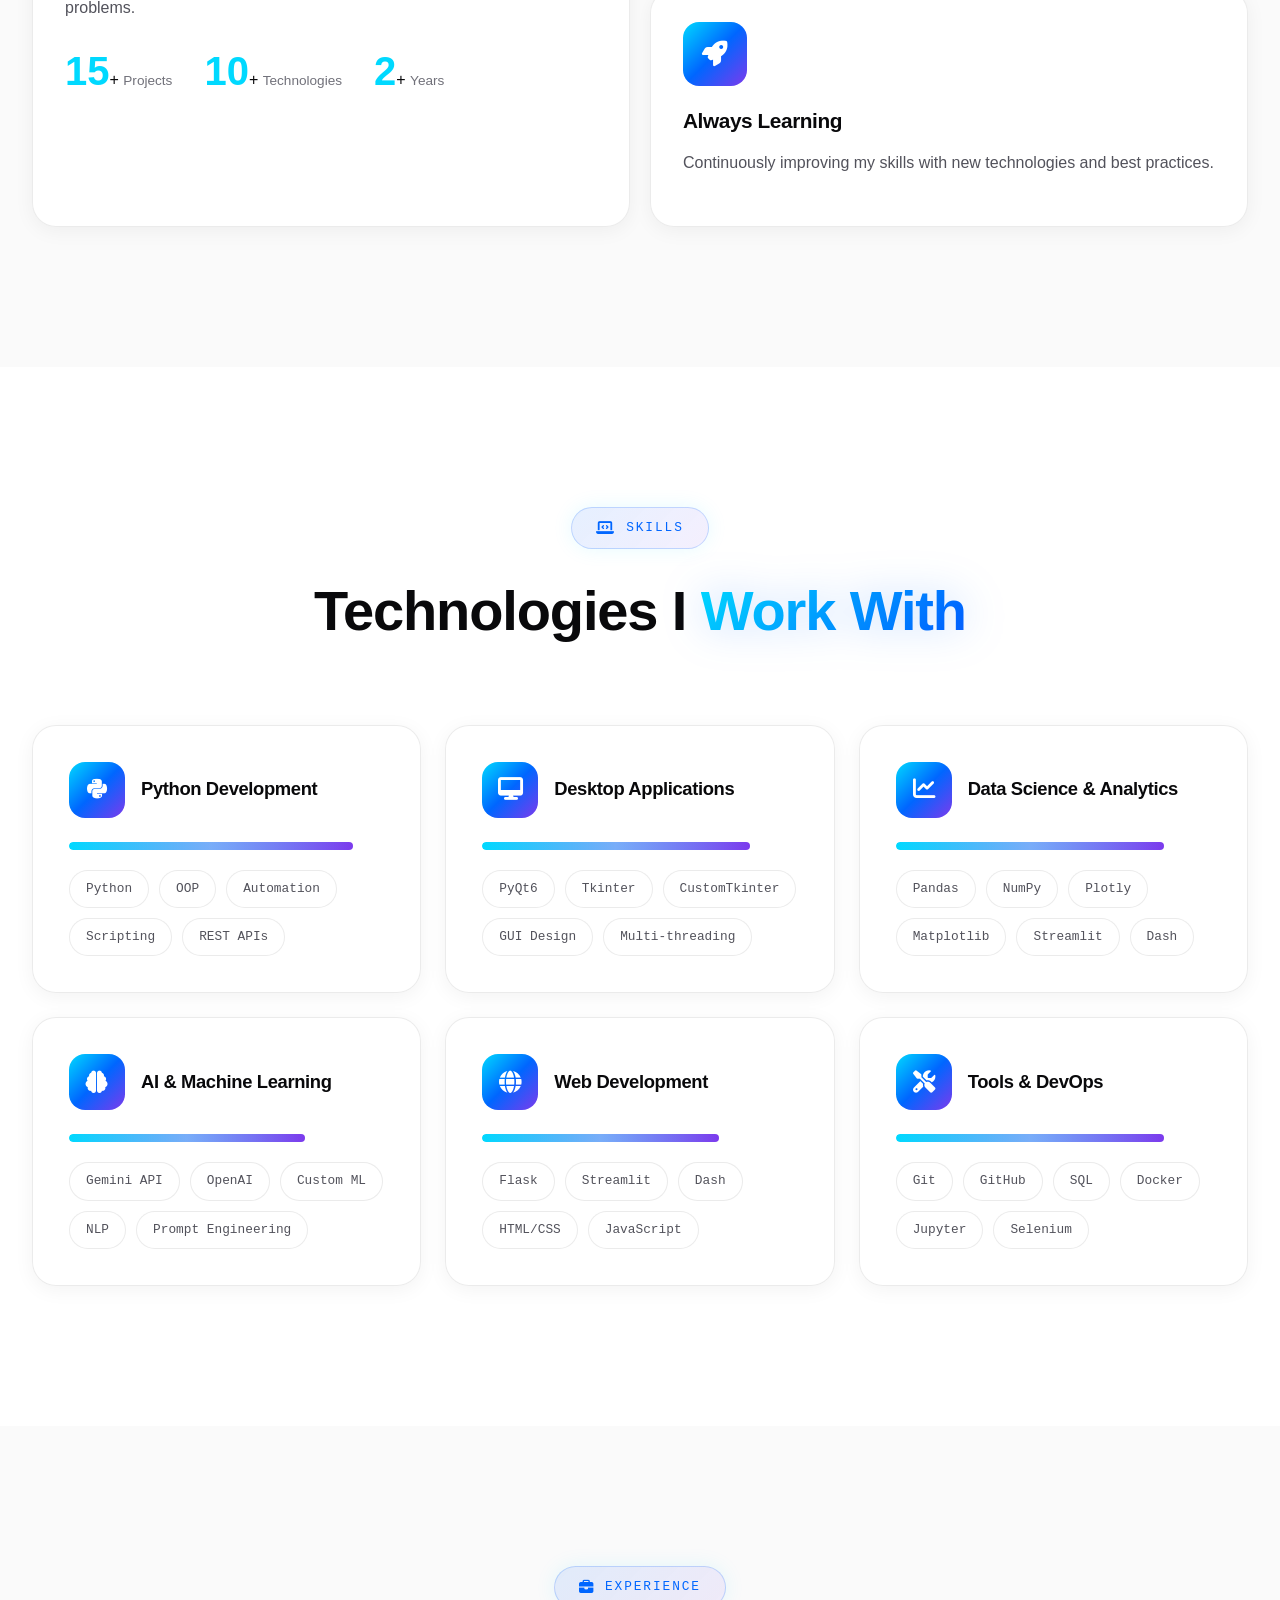
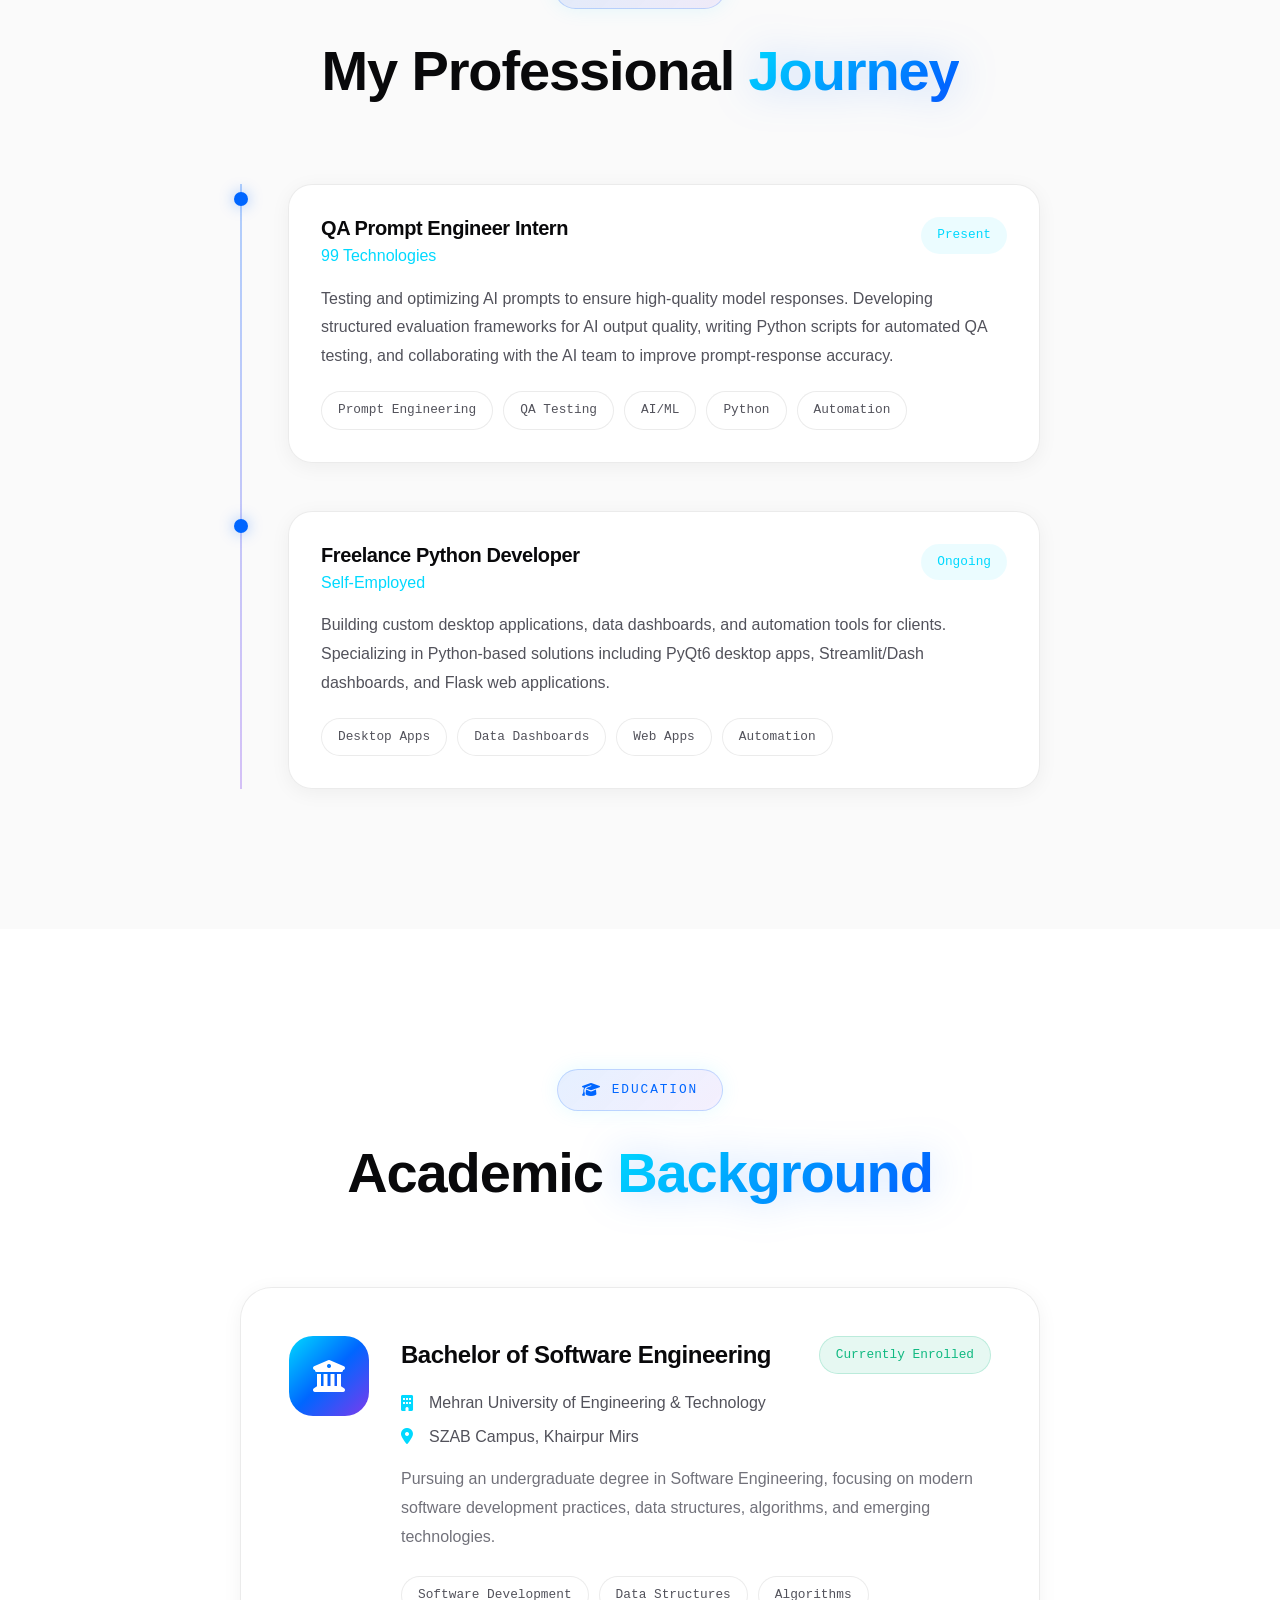
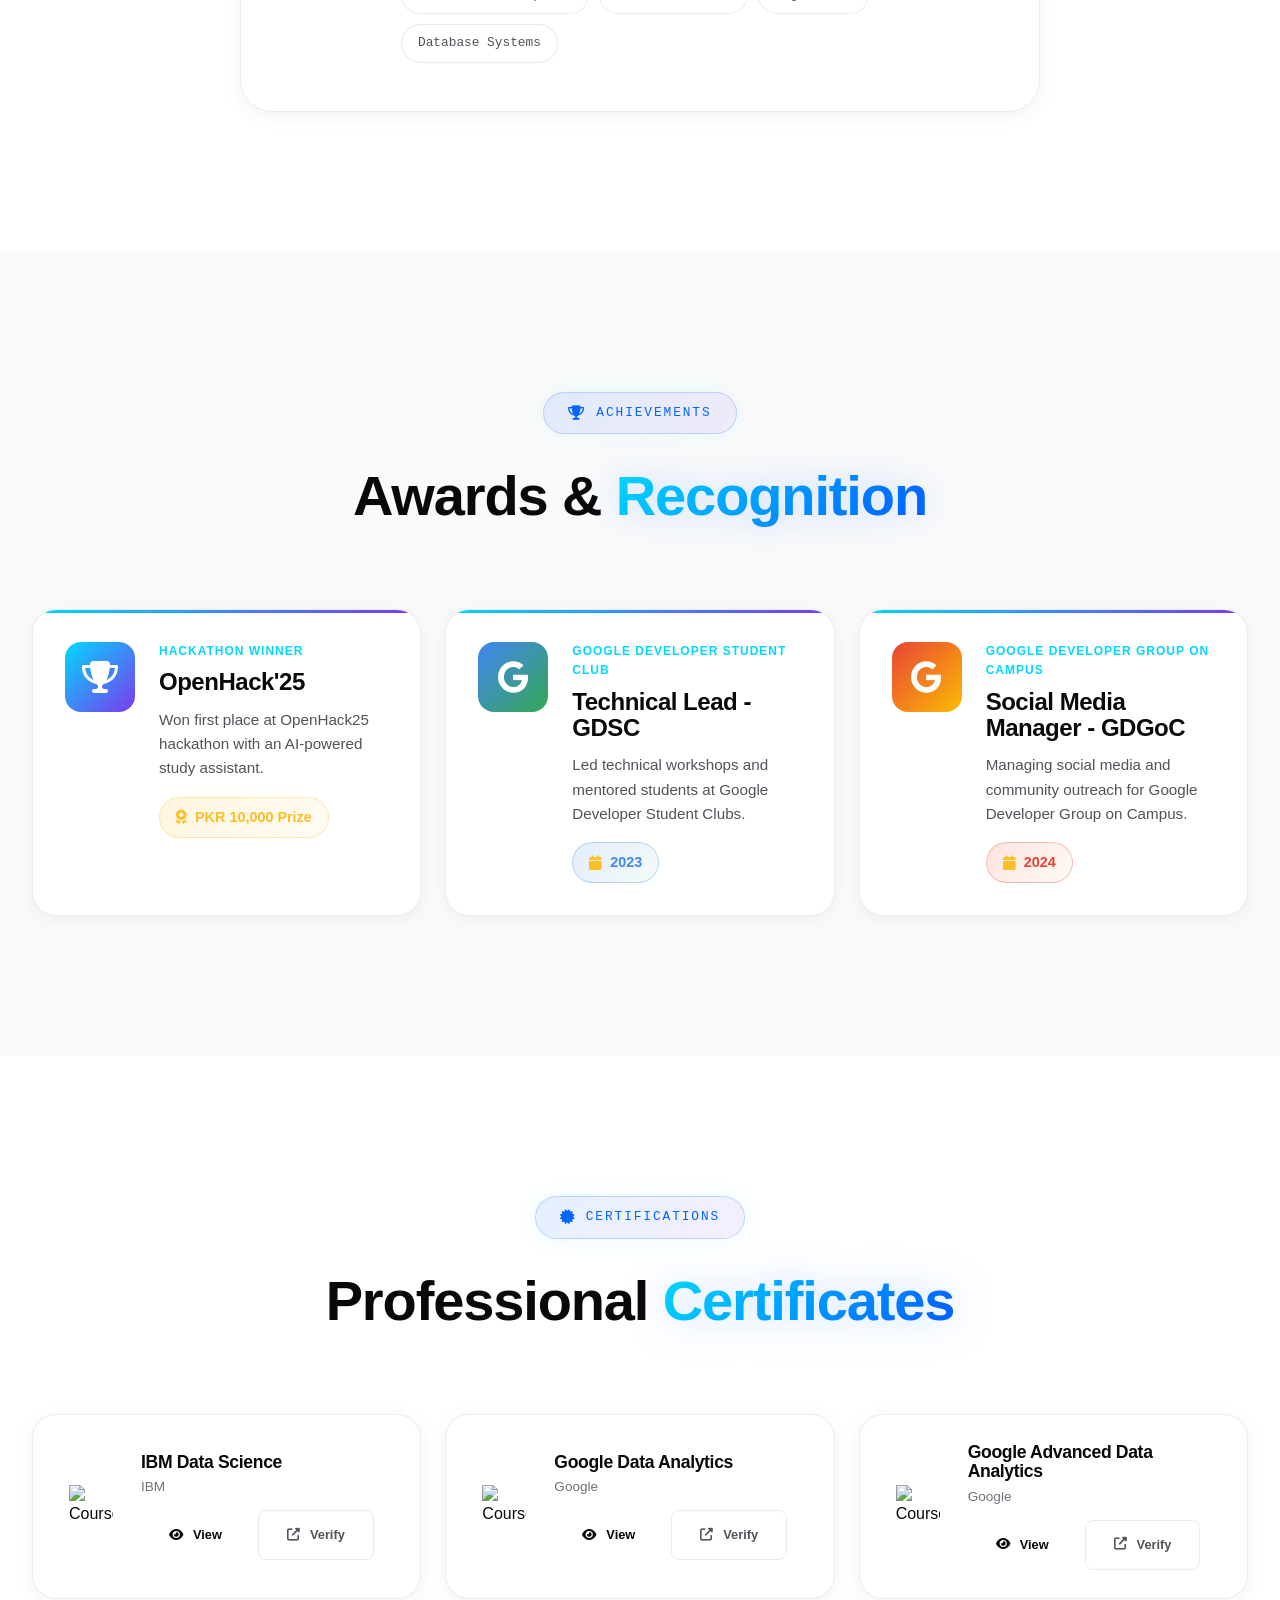
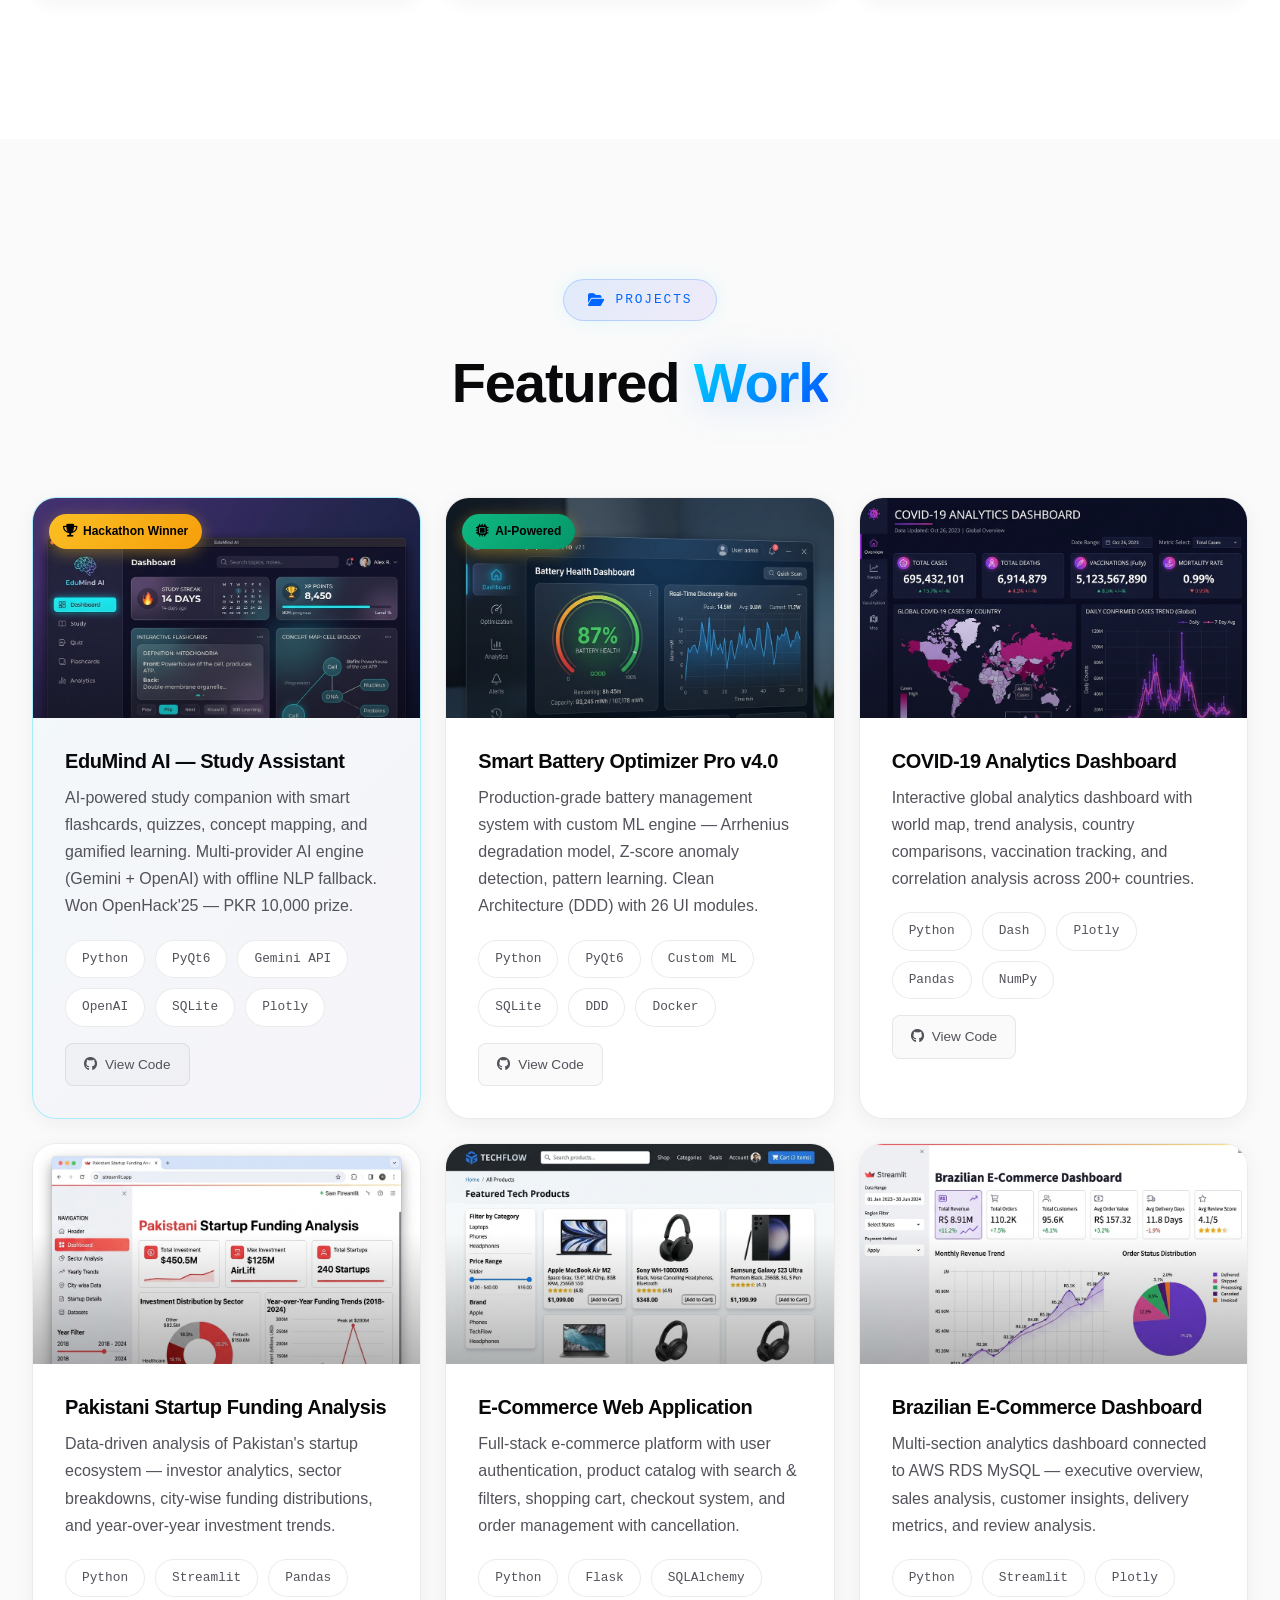
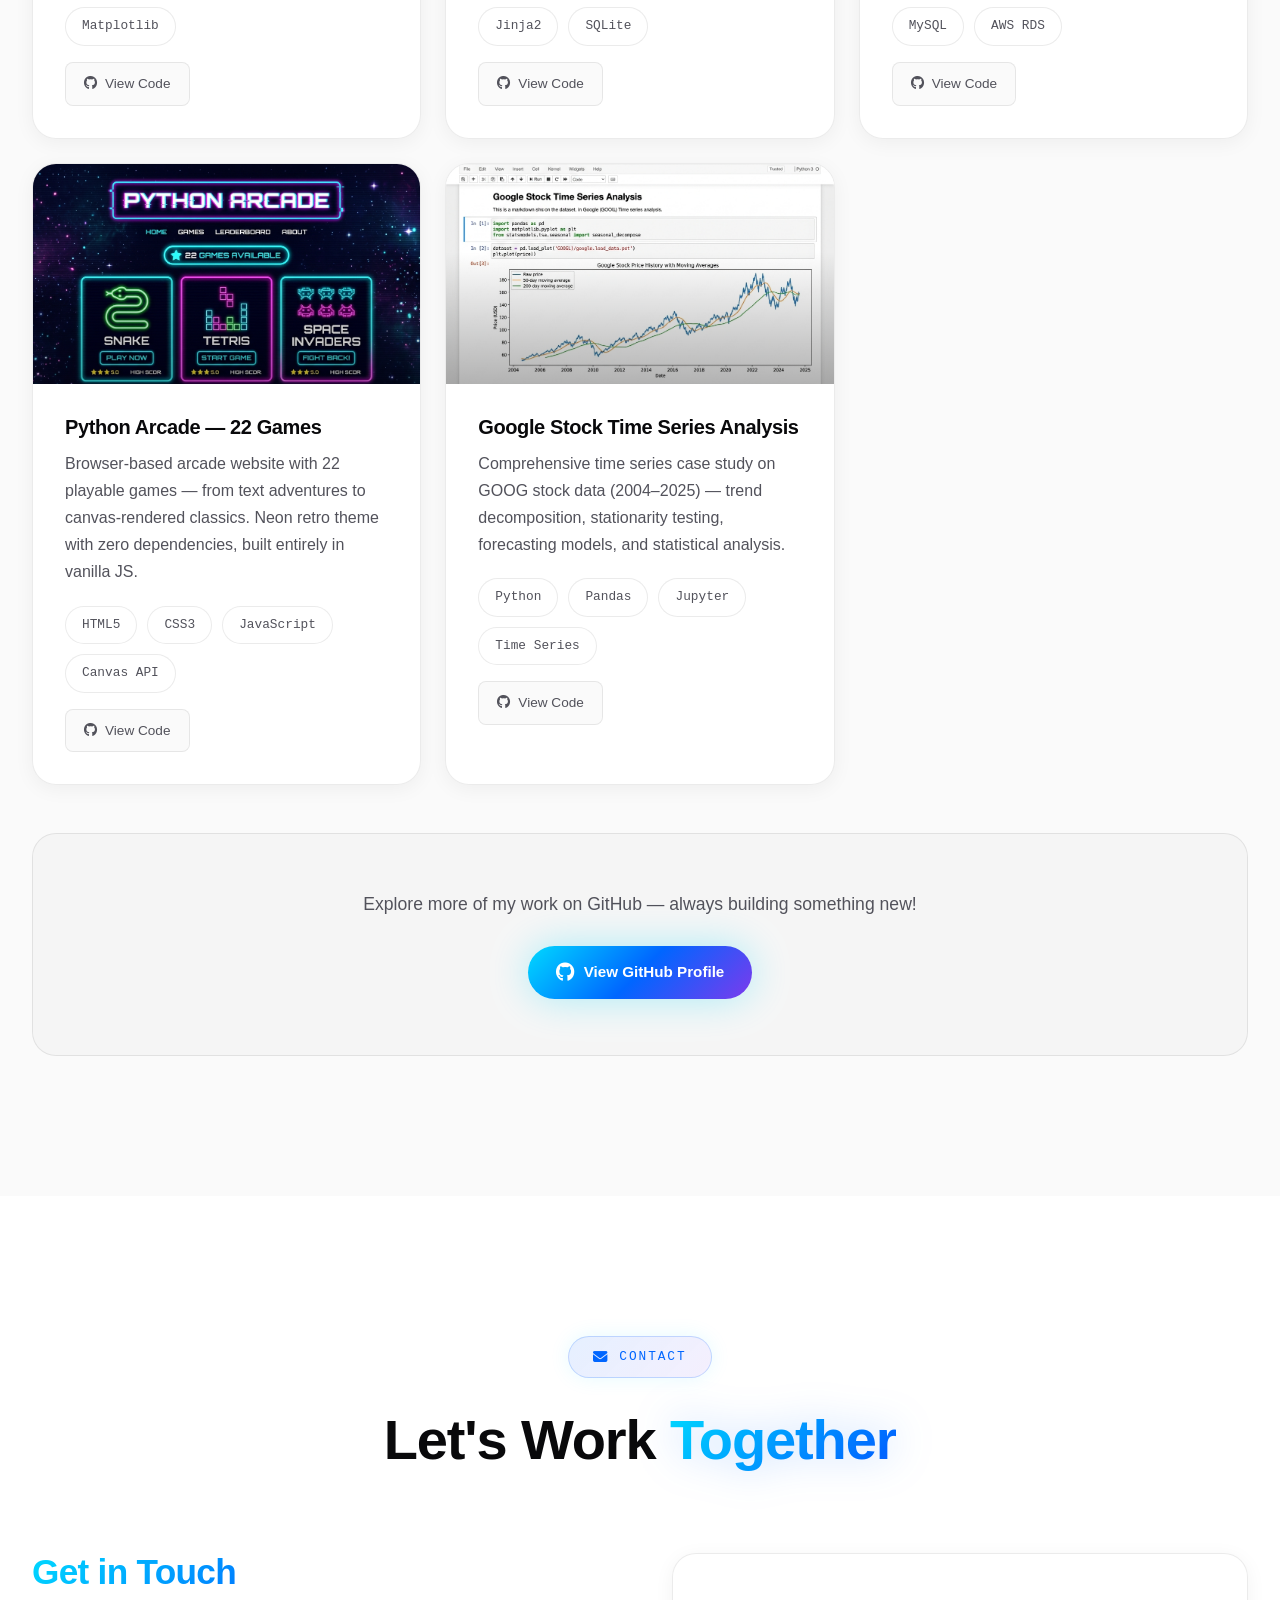
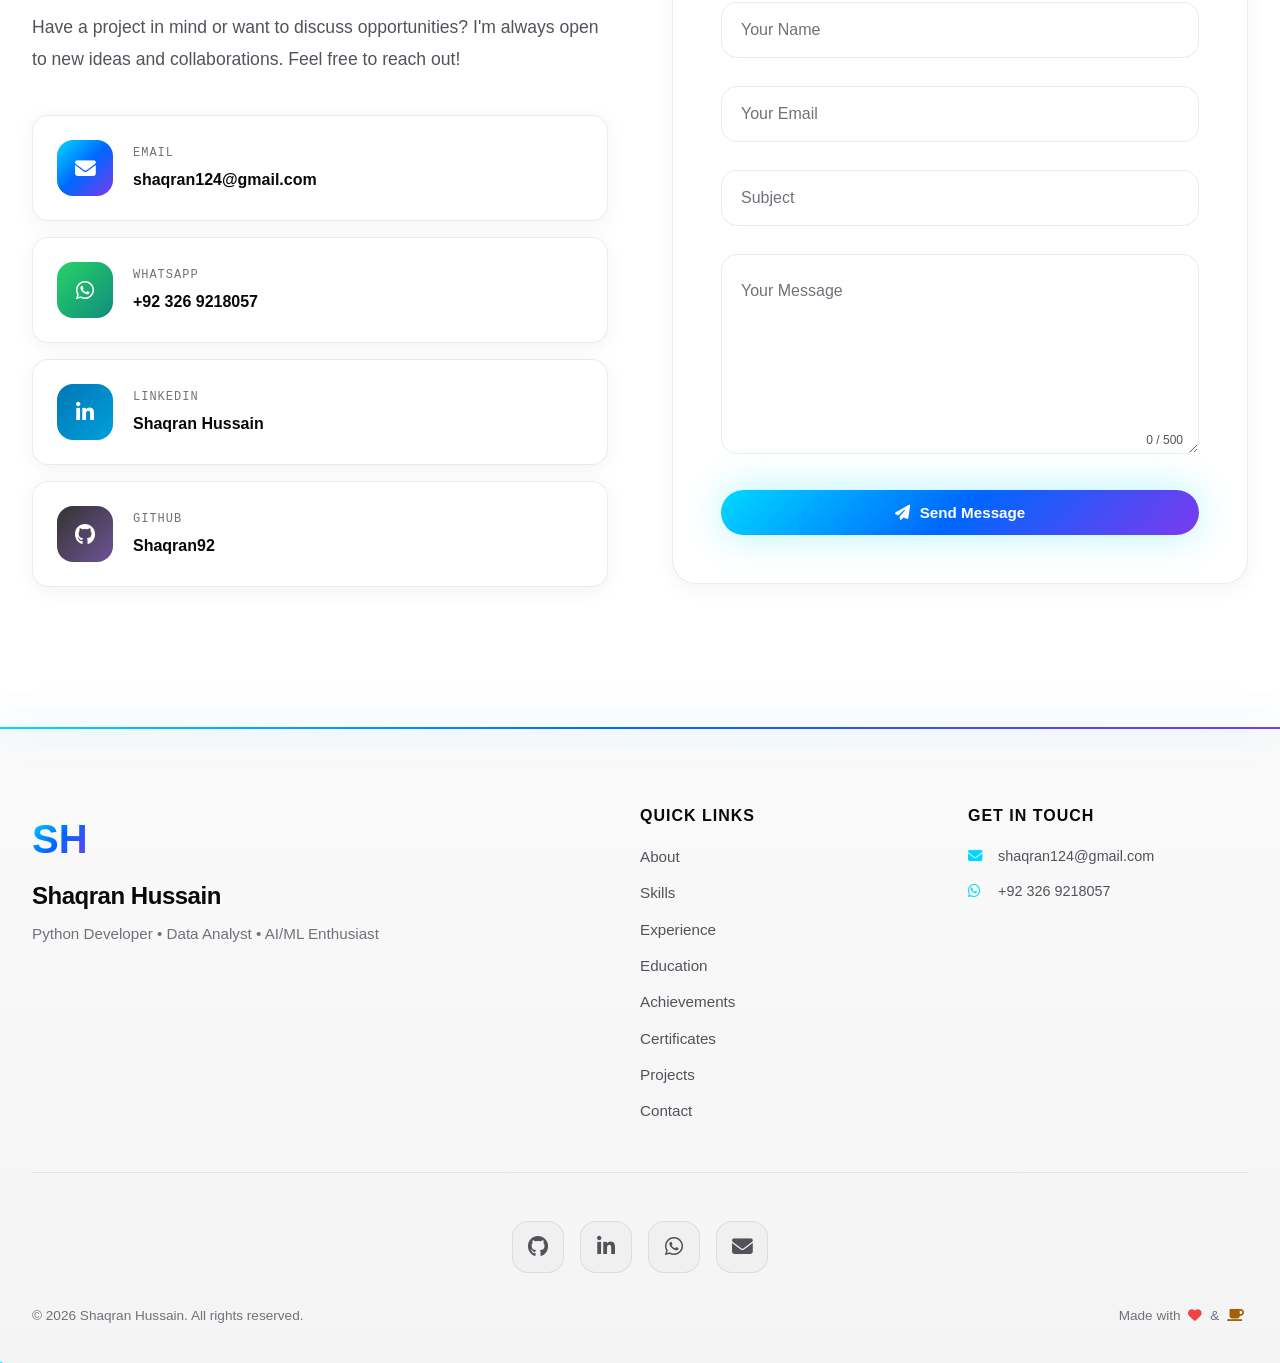
==== commit 71dc9c5e: "Add files via upload" ====
--- a/index.html
+++ b/index.html
@@ -1,1074 +1,1234 @@
-<!DOCTYPE html>
-<html lang="en">
-
-<head>
-    <meta charset="UTF-8">
-    <meta name="viewport" content="width=device-width, initial-scale=1.0">
-
-    <!-- Preconnect for Performance -->
-    <link rel="preconnect" href="https://fonts.googleapis.com">
-    <link rel="preconnect" href="https://fonts.gstatic.com" crossorigin>
-    <link rel="preconnect" href="https://cdnjs.cloudflare.com">
-    <link rel="dns-prefetch" href="https://api.emailjs.com">
-
-    <!-- Preload Critical Resources -->
-    <link rel="preload" href="assets/css/styles.css" as="style">
-    <link rel="preload" href="assets/js/script.js" as="script">
-
-    <!-- Primary SEO Meta Tags -->
-    <title>Shaqran Hussain | Python Developer & Data Analyst in Pakistan | Portfolio</title>
-    <meta name="title" content="Shaqran Hussain | Python Developer & Data Analyst in Pakistan | Portfolio">
-    <meta name="description"
-        content="Hire Shaqran Hussain - Award-winning Python Developer, Data Analyst & QA Engineer from Pakistan. OpenHack'25 Hackathon Winner. Expert in Python, PyQt6, Machine Learning, Desktop Apps & Data Science. View projects & contact.">
-    <meta name="keywords"
-        content="Shaqran Hussain, Python Developer Pakistan, Data Analyst Pakistan, QA Prompt Engineer, Software Engineer Pakistan, Desktop App Developer, PyQt6 Developer, Machine Learning Engineer, AI Developer Pakistan, Data Science, Hire Python Developer, OpenHack Winner, GDSC Technical Lead, Mehran University, Portfolio, Freelance Developer Pakistan, Khairpur, Sindh">
-    <meta name="author" content="Shaqran Hussain">
-    <meta name="robots" content="index, follow, max-image-preview:large, max-snippet:-1, max-video-preview:-1">
-    <meta name="language" content="English">
-    <meta name="revisit-after" content="3 days">
-    <meta name="rating" content="general">
-    <meta name="distribution" content="global">
-    <meta name="coverage" content="Worldwide">
-
-    <!-- Canonical URL -->
-    <link rel="canonical" href="https://www.shaqranhussain.dev/">
-
-    <!-- Geo Tags -->
-    <meta name="geo.region" content="PK-SD">
-    <meta name="geo.placename" content="Khairpur Mirs, Sindh, Pakistan">
-
-    <!-- Open Graph / Facebook -->
-    <meta property="og:type" content="website">
-    <meta property="og:url" content="https://www.shaqranhussain.dev/">
-    <meta property="og:title" content="Shaqran Hussain - Python Developer & Data Analyst">
-    <meta property="og:description"
-        content="Software Engineering student and OpenHack'25 winner. Building AI-powered apps, desktop applications, and data solutions with Python.">
-    <meta property="og:image" content="https://www.shaqranhussain.dev/assets/images/og-image.png">
-    <meta property="og:image:width" content="1200">
-    <meta property="og:image:height" content="630">
-    <meta property="og:site_name" content="Shaqran Hussain Portfolio">
-    <meta property="og:locale" content="en_US">
-
-    <!-- Twitter -->
-    <meta name="twitter:card" content="summary_large_image">
-    <meta name="twitter:url" content="https://www.shaqranhussain.dev/">
-    <meta name="twitter:title" content="Shaqran Hussain - Python Developer & Data Analyst">
-    <meta name="twitter:description"
-        content="Software Engineering student and OpenHack'25 winner. Building AI-powered apps, desktop applications, and data solutions with Python.">
-    <meta name="twitter:image" content="https://www.shaqranhussain.dev/assets/images/og-image.png">
-    <meta name="twitter:creator" content="@shaqranhussain">
-
-    <!-- Favicon - Multiple sizes for Google Search & browsers -->
-    <link rel="icon" type="image/x-icon" href="/assets/images/favicon.ico">
-    <link rel="icon" type="image/png" sizes="32x32" href="/assets/images/favicon.png">
-    <link rel="icon" type="image/png" sizes="16x16" href="/assets/images/favicon.png">
-    <link rel="apple-touch-icon" sizes="180x180" href="/assets/images/favicon.png">
-    <link rel="shortcut icon" href="/assets/images/favicon.ico">
-
-    <!-- Theme Color -->
-    <meta name="theme-color" content="#0a0a1a">
-    <meta name="msapplication-TileColor" content="#0a0a1a">
-
-    <!-- Structured Data - JSON-LD -->
-    <script type="application/ld+json">
-    {
-        "@context": "https://schema.org",
-        "@type": "Person",
-        "name": "Shaqran Hussain",
-        "url": "https://www.shaqranhussain.dev",
-        "image": "https://www.shaqranhussain.dev/assets/images/og-image.png",
-        "jobTitle": ["Python Developer", "QA Prompt Engineer", "Data Analyst"],
-        "worksFor": {
-            "@type": "Organization",
-            "name": "99 Technologies"
-        },
-        "alumniOf": {
-            "@type": "CollegeOrUniversity",
-            "name": "Mehran University SZAB Campus Khairpur Mirs"
-        },
-        "knowsAbout": ["Python", "Data Analysis", "Machine Learning", "PyQt6", "Desktop Applications", "AI", "Prompt Engineering"],
-        "sameAs": [
-            "https://github.com/Shaqran92",
-            "https://www.linkedin.com/in/shaqranhussain01/"
-        ],
-        "award": "OpenHack'25 Hackathon Winner"
-    }
-    </script>
-
-    <!-- Security Headers -->
-    <meta http-equiv="X-Frame-Options" content="DENY">
-    <meta http-equiv="X-Content-Type-Options" content="nosniff">
-    <meta http-equiv="Content-Security-Policy"
-        content="default-src 'self'; script-src 'self' 'unsafe-inline' https://cdnjs.cloudflare.com https://cdn.jsdelivr.net; style-src 'self' 'unsafe-inline' https://fonts.googleapis.com https://cdnjs.cloudflare.com; font-src 'self' https://fonts.gstatic.com https://cdnjs.cloudflare.com; img-src 'self' data: https:; connect-src 'self' https://api.emailjs.com; manifest-src 'self';">
-
-    <!-- PWA Manifest -->
-    <link rel="manifest" href="manifest.json">
-    <meta name="theme-color" content="#00d9ff">
-    <meta name="apple-mobile-web-app-capable" content="yes">
-    <meta name="apple-mobile-web-app-status-bar-style" content="black-translucent">
-    <meta name="apple-mobile-web-app-title" content="Shaqran.dev">
-
-    <!-- Font Awesome Icons with SRI -->
-    <link rel="stylesheet" href="https://cdnjs.cloudflare.com/ajax/libs/font-awesome/6.4.2/css/all.min.css"
-        integrity="sha512-z3gLpd7yknf1YoNbCzqRKc4qyor8gaKU1qmn+CShxbuBusANI9QpRohGBreCFkKxLhei6S9CQXFEbbKuqLg0DA=="
-        crossorigin="anonymous" referrerpolicy="no-referrer">
-
-    <!-- Custom CSS -->
-    <link rel="stylesheet" href="assets/css/styles.css">
-
-    <!-- Preloader Styles -->
-    <style>
-        /* Hide scrollbar during loading */
-        html:has(.preloader:not(.hidden)) {
-            overflow: hidden;
-        }
-
-        html:has(.preloader:not(.hidden))::-webkit-scrollbar {
-            display: none;
-        }
-
-        html:has(.preloader:not(.hidden)) {
-            -ms-overflow-style: none;
-            scrollbar-width: none;
-        }
-
-        .preloader {
-            position: fixed;
-            inset: 0;
-            background: #000000;
-            display: flex;
-            align-items: center;
-            justify-content: center;
-            z-index: 9999;
-            transition: opacity 0.5s ease, visibility 0.5s ease;
-        }
-
-        .preloader.hidden {
-            opacity: 0;
-            visibility: hidden;
-        }
-
-        .loader {
-            display: flex;
-            flex-direction: column;
-            align-items: center;
-            gap: 30px;
-            position: relative;
-        }
-
-        .loader-rings {
-            position: absolute;
-            width: 180px;
-            height: 180px;
-            top: -30px;
-        }
-
-        .ring {
-            position: absolute;
-            inset: 0;
-            border-radius: 50%;
-            border: 2px solid transparent;
-        }
-
-        .ring-1 {
-            border-top-color: #00d9ff;
-            animation: spin 2s linear infinite;
-        }
-
-        .ring-2 {
-            inset: 15px;
-            border-right-color: #0066ff;
-            animation: spin 2.5s linear infinite reverse;
-        }
-
-        .ring-3 {
-            inset: 30px;
-            border-bottom-color: #7c3aed;
-            animation: spin 3s linear infinite;
-        }
-
-        @keyframes spin {
-            to {
-                transform: rotate(360deg);
-            }
-        }
-
-        .loader-logo {
-            font-family: 'Space Grotesk', sans-serif;
-            font-size: 3rem;
-            font-weight: 700;
-            background: linear-gradient(135deg, #00d9ff 0%, #0066ff 50%, #7c3aed 100%);
-            -webkit-background-clip: text;
-            -webkit-text-fill-color: transparent;
-            background-clip: text;
-            position: relative;
-            z-index: 2;
-            animation: glow-pulse 2s ease-in-out infinite;
-        }
-
-        @keyframes glow-pulse {
-
-            0%,
-            100% {
-                filter: drop-shadow(0 0 20px rgba(0, 217, 255, 0.5));
-                transform: scale(1);
-            }
-
-            50% {
-                filter: drop-shadow(0 0 40px rgba(0, 102, 255, 0.8));
-                transform: scale(1.05);
-            }
-        }
-
-        .loader-progress-container {
-            display: flex;
-            flex-direction: column;
-            align-items: center;
-            gap: 10px;
-            margin-top: 60px;
-        }
-
-        .loader-bar {
-            width: 200px;
-            height: 4px;
-            background: rgba(255, 255, 255, 0.1);
-            border-radius: 4px;
-            overflow: hidden;
-        }
-
-        .loader-progress {
-            height: 100%;
-            width: 0%;
-            background: linear-gradient(90deg, #00d9ff, #0066ff, #7c3aed);
-            border-radius: 4px;
-            transition: width 0.1s ease;
-        }
-
-        .loader-percentage {
-            font-family: 'JetBrains Mono', monospace;
-            font-size: 0.9rem;
-            color: rgba(255, 255, 255, 0.7);
-            letter-spacing: 2px;
-        }
-    </style>
-</head>
-
-<body>
-    <!-- NoScript Fallback -->
-    <noscript>
-        <div
-            style="position: fixed; top: 0; width: 100%; background: linear-gradient(135deg, #ef4444, #dc2626); color: white; padding: 16px; text-align: center; z-index: 10000; font-family: sans-serif;">
-            ⚠️ This website requires JavaScript to function properly. Please enable JavaScript in your browser settings.
-        </div>
-    </noscript>
-
-    <!-- Skip to main content for accessibility -->
-    <a href="#home" class="skip-to-content">Skip to main content</a>
-
-    <!-- Scroll Progress Bar -->
-    <div class="scroll-progress" id="scroll-progress"></div>
-
-    <!-- Preloader -->
-    <div class="preloader" id="preloader">
-        <div class="loader">
-            <!-- Animated Rings -->
-            <div class="loader-rings">
-                <div class="ring ring-1"></div>
-                <div class="ring ring-2"></div>
-                <div class="ring ring-3"></div>
-            </div>
-            <!-- Logo -->
-            <span class="loader-logo">SH</span>
-            <!-- Progress -->
-            <div class="loader-progress-container">
-                <div class="loader-bar">
-                    <div class="loader-progress"></div>
-                </div>
-                <span class="loader-percentage">0%</span>
-            </div>
-        </div>
-    </div>
-
-    <!-- Background Effects -->
-    <div class="bg-grid"></div>
-    <div class="bg-gradient"></div>
-    <div class="cursor-glow" id="cursor-glow"></div>
-
-    <!-- Navigation -->
-    <nav class="navbar" id="navbar" role="navigation" aria-label="Main navigation">
-        <div class="nav-container">
-            <a href="#home" class="nav-logo" aria-label="Shaqran Hussain - Home">
-                <span class="logo-text">Shaqran.dev</span>
-            </a>
-            <ul class="nav-menu" id="nav-menu" role="menu" aria-label="Main menu">
-                <button class="nav-close" id="nav-close" aria-label="Close navigation menu">
-                    <i class="fas fa-times" aria-hidden="true"></i>
-                </button>
-                <li class="nav-item" role="none"><a href="#home" class="nav-link active" role="menuitem"
-                        aria-current="page">Home</a></li>
-                <li class="nav-item" role="none"><a href="#about" class="nav-link" role="menuitem">About</a></li>
-                <li class="nav-item" role="none"><a href="#skills" class="nav-link" role="menuitem">Skills</a></li>
-                <li class="nav-item" role="none"><a href="#experience" class="nav-link" role="menuitem">Experience</a>
-                </li>
-                <li class="nav-item" role="none"><a href="#education" class="nav-link" role="menuitem">Education</a>
-                </li>
-                <li class="nav-item" role="none"><a href="#achievements" class="nav-link"
-                        role="menuitem">Achievements</a></li>
-                <li class="nav-item" role="none"><a href="#certificates" class="nav-link"
-                        role="menuitem">Certificates</a></li>
-                <li class="nav-item" role="none"><a href="#projects" class="nav-link" role="menuitem">Projects</a></li>
-                <li class="nav-item" role="none"><a href="#contact" class="nav-link" role="menuitem">Contact</a></li>
-            </ul>
-            <div class="nav-actions">
-                <button class="theme-toggle" id="theme-toggle" aria-label="Toggle dark/light theme"
-                    aria-pressed="false">
-                    <i class="fas fa-moon" aria-hidden="true"></i>
-                </button>
-                <button class="nav-toggle" id="nav-toggle" aria-label="Open navigation menu" aria-expanded="false"
-                    aria-controls="nav-menu">
-                    <span class="hamburger"></span>
-                </button>
-            </div>
-        </div>
-    </nav>
-
-    <!-- Hero Section -->
-    <section id="home" class="hero">
-        <!-- Floating Particles -->
-        <div class="hero-particles">
-            <div class="particle"></div>
-            <div class="particle"></div>
-            <div class="particle"></div>
-            <div class="particle"></div>
-            <div class="particle"></div>
-            <div class="particle"></div>
-            <div class="particle"></div>
-            <div class="particle"></div>
-            <div class="particle"></div>
-            <div class="particle"></div>
-        </div>
-
-        <!-- Glowing Orbs -->
-        <div class="hero-orb orb-1"></div>
-        <div class="hero-orb orb-2"></div>
-        <div class="hero-orb orb-3"></div>
-
-        <div class="hero-container">
-            <div class="hero-badge">
-                <span class="dot"></span>
-                Available for opportunities
-            </div>
-            <h1 class="hero-title">
-                <span class="name">I'm <span class="gradient-text">Shaqran Hussain</span></span>
-            </h1>
-            <p class="hero-subtitle">
-                <span class="typed-text" id="typed-text"></span><span class="cursor">|</span>
-            </p>
-            <p class="hero-description">
-                I craft elegant solutions with Python, build intuitive desktop applications,
-                and transform raw data into actionable insights. Currently exploring
-                Data Science and Machine Learning.
-            </p>
-            <div class="hero-tech">
-                <span class="tech-pill" data-tilt data-tilt-scale="1.05"><i class="fab fa-python"></i> Python</span>
-                <span class="tech-pill" data-tilt data-tilt-scale="1.05"><i class="fas fa-chart-bar"></i> Pandas</span>
-                <span class="tech-pill" data-tilt data-tilt-scale="1.05"><i class="fas fa-database"></i> SQL</span>
-                <span class="tech-pill" data-tilt data-tilt-scale="1.05"><i class="fas fa-desktop"></i> Tkinter</span>
-                <span class="tech-pill" data-tilt data-tilt-scale="1.05"><i class="fas fa-brain"></i> ML</span>
-            </div>
-            <div class="hero-buttons">
-                <a href="#contact" class="btn btn-primary">
-                    <i class="fas fa-paper-plane"></i>
-                    Get in Touch
-                </a>
-                <a href="assets/documents/resume.pdf" class="btn btn-secondary" target="_blank">
-                    <i class="fas fa-arrow-down"></i>
-                    Download CV
-                </a>
-            </div>
-            <div class="hero-socials">
-                <a href="https://github.com/Shaqran92" target="_blank" class="social-link" aria-label="GitHub">
-                    <i class="fab fa-github"></i>
-                </a>
-                <a href="https://www.linkedin.com/in/shaqranhussain01/" target="_blank" class="social-link"
-                    aria-label="LinkedIn">
-                    <i class="fab fa-linkedin-in"></i>
-                </a>
-                <a href="https://wa.me/923269218057" target="_blank" class="social-link" aria-label="WhatsApp">
-                    <i class="fab fa-whatsapp"></i>
-                </a>
-                <a href="mailto:shaqran124@gmail.com" class="social-link" aria-label="Email">
-                    <i class="fas fa-envelope"></i>
-                </a>
-            </div>
-        </div>
-    </section>
-
-    <!-- About Section - Bento Grid -->
-    <section id="about" class="about section">
-        <div class="container">
-            <div class="section-header">
-                <span class="section-label"><i class="fas fa-user"></i> About Me</span>
-                <h2 class="section-title">Passionate Developer & <span class="gradient-text">Data Enthusiast</span></h2>
-            </div>
-            <div class="bento-grid">
-                <!-- Main About Card -->
-                <div class="bento-card bento-large" data-tilt data-tilt-max="5" data-tilt-speed="400" data-tilt-glare
-                    data-tilt-max-glare="0.1">
-                    <div class="bento-icon">
-                        <i class="fas fa-code"></i>
-                    </div>
-                    <h3>Who I Am</h3>
-                    <p>
-                        I'm a <span class="highlight">Software Engineering student</span> focused on building
-                        practical solutions. I work primarily with Python, creating desktop applications
-                        and automation tools.
-                    </p>
-                    <p>
-                        As a <span class="highlight">Python Developer</span>, I write clean, efficient code.
-                        Currently learning <span class="highlight">Data Science</span> and <span
-                            class="highlight">Machine Learning</span>.
-                    </p>
-                    <div class="bento-stats">
-                        <div class="bento-stat">
-                            <span class="number" data-count="10">0</span>+
-                            <span class="label">Projects</span>
-                        </div>
-                        <div class="bento-stat">
-                            <span class="number" data-count="5">0</span>+
-                            <span class="label">Technologies</span>
-                        </div>
-                        <div class="bento-stat">
-                            <span class="number" data-count="1">0</span>+
-                            <span class="label">Years</span>
-                        </div>
-                    </div>
-                </div>
-
-                <!-- Feature Cards -->
-                <div class="bento-card" data-tilt data-tilt-max="8" data-tilt-speed="400" data-tilt-glare
-                    data-tilt-max-glare="0.15">
-                    <div class="bento-icon">
-                        <i class="fas fa-bolt"></i>
-                    </div>
-                    <h3>Clean Code</h3>
-                    <p>Writing code that is easy to read, test, and maintain.</p>
-                </div>
-
-                <div class="bento-card" data-tilt data-tilt-max="8" data-tilt-speed="400" data-tilt-glare
-                    data-tilt-max-glare="0.15">
-                    <div class="bento-icon">
-                        <i class="fas fa-chart-line"></i>
-                    </div>
-                    <h3>Data-Driven</h3>
-                    <p>Using data analysis to make better decisions and solve problems.</p>
-                </div>
-
-                <div class="bento-card bento-wide" data-tilt data-tilt-max="5" data-tilt-speed="400" data-tilt-glare
-                    data-tilt-max-glare="0.1">
-                    <div class="bento-icon">
-                        <i class="fas fa-rocket"></i>
-                    </div>
-                    <h3>Always Learning</h3>
-                    <p>Continuously improving my skills with new technologies and best practices.</p>
-                </div>
-            </div>
-        </div>
-    </section>
-
-    <!-- Skills Section -->
-    <section id="skills" class="skills section">
-        <div class="container">
-            <div class="section-header">
-                <span class="section-label"><i class="fas fa-laptop-code"></i> Skills</span>
-                <h2 class="section-title">Technologies I <span class="gradient-text">Work With</span></h2>
-            </div>
-            <div class="skills-grid">
-                <div class="skill-card" data-tilt data-tilt-max="8" data-tilt-speed="400" data-tilt-glare
-                    data-tilt-max-glare="0.1">
-                    <div class="skill-header">
-                        <div class="skill-icon">
-                            <i class="fab fa-python"></i>
-                        </div>
-                        <h3>Python Development</h3>
-                    </div>
-                    <div class="skill-progress">
-                        <div class="skill-progress-bar" data-progress="90"></div>
-                        <span class="skill-percent">90%</span>
-                    </div>
-                    <div class="skill-tags">
-                        <span class="skill-tag">Python</span>
-                        <span class="skill-tag">OOP</span>
-                        <span class="skill-tag">Automation</span>
-                        <span class="skill-tag">Scripting</span>
-                        <span class="skill-tag">APIs</span>
-                    </div>
-                </div>
-                <div class="skill-card" data-tilt data-tilt-max="8" data-tilt-speed="400" data-tilt-glare
-                    data-tilt-max-glare="0.1">
-                    <div class="skill-header">
-                        <div class="skill-icon">
-                            <i class="fas fa-desktop"></i>
-                        </div>
-                        <h3>Desktop Applications</h3>
-                    </div>
-                    <div class="skill-progress">
-                        <div class="skill-progress-bar" data-progress="85"></div>
-                        <span class="skill-percent">85%</span>
-                    </div>
-                    <div class="skill-tags">
-                        <span class="skill-tag">Tkinter</span>
-                        <span class="skill-tag">PyQt</span>
-                        <span class="skill-tag">CustomTkinter</span>
-                        <span class="skill-tag">GUI Design</span>
-                    </div>
-                </div>
-                <div class="skill-card" data-tilt data-tilt-max="8" data-tilt-speed="400" data-tilt-glare
-                    data-tilt-max-glare="0.1">
-                    <div class="skill-header">
-                        <div class="skill-icon">
-                            <i class="fas fa-database"></i>
-                        </div>
-                        <h3>Data Analysis</h3>
-                    </div>
-                    <div class="skill-progress">
-                        <div class="skill-progress-bar" data-progress="80"></div>
-                        <span class="skill-percent">80%</span>
-                    </div>
-                    <div class="skill-tags">
-                        <span class="skill-tag">Pandas</span>
-                        <span class="skill-tag">NumPy</span>
-                        <span class="skill-tag">Matplotlib</span>
-                        <span class="skill-tag">Excel</span>
-                        <span class="skill-tag">Data Viz</span>
-                    </div>
-                </div>
-                <div class="skill-card" data-tilt data-tilt-max="8" data-tilt-speed="400" data-tilt-glare
-                    data-tilt-max-glare="0.1">
-                    <div class="skill-header">
-                        <div class="skill-icon">
-                            <i class="fas fa-brain"></i>
-                        </div>
-                        <h3>Learning & Growth</h3>
-                    </div>
-                    <div class="skill-progress">
-                        <div class="skill-progress-bar" data-progress="65"></div>
-                        <span class="skill-percent">65%</span>
-                    </div>
-                    <div class="skill-tags">
-                        <span class="skill-tag">Data Science</span>
-                        <span class="skill-tag">Machine Learning</span>
-                        <span class="skill-tag">Deep Learning</span>
-                    </div>
-                </div>
-                <div class="skill-card" data-tilt data-tilt-max="8" data-tilt-speed="400" data-tilt-glare
-                    data-tilt-max-glare="0.1">
-                    <div class="skill-header">
-                        <div class="skill-icon">
-                            <i class="fas fa-tools"></i>
-                        </div>
-                        <h3>Tools & Workflow</h3>
-                    </div>
-                    <div class="skill-progress">
-                        <div class="skill-progress-bar" data-progress="85"></div>
-                        <span class="skill-percent">85%</span>
-                    </div>
-                    <div class="skill-tags">
-                        <span class="skill-tag">Git</span>
-                        <span class="skill-tag">GitHub</span>
-                        <span class="skill-tag">VS Code</span>
-                        <span class="skill-tag">SQL</span>
-                        <span class="skill-tag">Jupyter</span>
-                    </div>
-                </div>
-            </div>
-        </div>
-    </section>
-
-    <!-- Experience Section -->
-    <section id="experience" class="experience section">
-        <div class="container">
-            <div class="section-header">
-                <span class="section-label"><i class="fas fa-briefcase"></i> Experience</span>
-                <h2 class="section-title">My Professional <span class="gradient-text">Journey</span></h2>
-            </div>
-            <div class="timeline">
-                <div class="timeline-item">
-                    <div class="timeline-dot"></div>
-                    <div class="timeline-card" data-tilt data-tilt-max="5" data-tilt-speed="400">
-                        <div class="timeline-header">
-                            <div>
-                                <h3 class="timeline-title">QA Prompt Engineer Intern</h3>
-                                <span class="timeline-company">99 Technologies</span>
-                            </div>
-                            <span class="timeline-date">Present</span>
-                        </div>
-                        <p class="timeline-description">
-                            Testing and improving AI prompts to ensure quality responses. Working on prompt
-                            optimization and AI testing workflows.
-                        </p>
-                        <div class="skill-tags">
-                            <span class="skill-tag">Prompt Engineering</span>
-                            <span class="skill-tag">QA Testing</span>
-                            <span class="skill-tag">AI/ML</span>
-                            <span class="skill-tag">Python</span>
-                        </div>
-                    </div>
-                </div>
-                <div class="timeline-item">
-                    <div class="timeline-dot"></div>
-                    <div class="timeline-card" data-tilt data-tilt-max="5" data-tilt-speed="400">
-                        <div class="timeline-header">
-                            <div>
-                                <h3 class="timeline-title">Freelance Developer</h3>
-                                <span class="timeline-company">Self-Employed</span>
-                            </div>
-                            <span class="timeline-date">Ongoing</span>
-                        </div>
-                        <p class="timeline-description">
-                            Building custom desktop applications and automation tools for clients.
-                            Specializing in Python-based solutions that streamline workflows and
-                            enhance productivity.
-                        </p>
-                        <div class="skill-tags">
-                            <span class="skill-tag">Desktop Apps</span>
-                            <span class="skill-tag">Automation</span>
-                            <span class="skill-tag">Data Analysis</span>
-                        </div>
-                    </div>
-                </div>
-            </div>
-        </div>
-    </section>
-
-    <!-- Education Section -->
-    <section id="education" class="education section">
-        <div class="container">
-            <div class="section-header">
-                <span class="section-label"><i class="fas fa-graduation-cap"></i> Education</span>
-                <h2 class="section-title">Academic <span class="gradient-text">Background</span></h2>
-            </div>
-            <div class="education-card" data-tilt data-tilt-max="3" data-tilt-speed="400" data-tilt-glare
-                data-tilt-max-glare="0.1">
-                <div class="education-icon">
-                    <i class="fas fa-university"></i>
-                </div>
-                <div class="education-details">
-                    <div class="education-header">
-                        <h3>Bachelor of Software Engineering</h3>
-                        <span class="education-status">Currently Enrolled</span>
-                    </div>
-                    <div class="education-info">
-                        <span><i class="fas fa-building"></i> Mehran University of Engineering & Technology</span>
-                        <span><i class="fas fa-map-marker-alt"></i> SZAB Campus, Khairpur Mirs</span>
-                    </div>
-                    <p class="education-description">
-                        Pursuing an undergraduate degree in Software Engineering, focusing on modern software
-                        development practices, data structures, algorithms, and emerging technologies.
-                    </p>
-                    <div class="education-tags">
-                        <span class="skill-tag">Software Development</span>
-                        <span class="skill-tag">Data Structures</span>
-                        <span class="skill-tag">Algorithms</span>
-                        <span class="skill-tag">Database Systems</span>
-                    </div>
-                </div>
-            </div>
-        </div>
-    </section>
-
-    <!-- Achievements Section -->
-    <section id="achievements" class="achievements section">
-        <div class="container">
-            <div class="section-header">
-                <span class="section-label"><i class="fas fa-trophy"></i> Achievements</span>
-                <h2 class="section-title">Awards & <span class="gradient-text">Recognition</span></h2>
-            </div>
-            <div class="achievements-grid">
-                <div class="achievement-card featured" data-tilt data-tilt-max="5" data-tilt-speed="400" data-tilt-glare
-                    data-tilt-max-glare="0.15">
-                    <div class="achievement-badge">
-                        <i class="fas fa-trophy"></i>
-                    </div>
-                    <div class="achievement-content">
-                        <span class="achievement-type">Hackathon Winner</span>
-                        <h3 class="achievement-title">OpenHack'25</h3>
-                        <p class="achievement-description">
-                            Won first place at OpenHack25 hackathon with an AI-powered study assistant.
-                        </p>
-                        <div class="achievement-prize">
-                            <i class="fas fa-award"></i>
-                            <span>PKR 10,000 Prize</span>
-                        </div>
-                    </div>
-                </div>
-                <div class="achievement-card" data-tilt data-tilt-max="5" data-tilt-speed="400">
-                    <div class="achievement-badge" style="background: linear-gradient(135deg, #4285F4, #34A853);">
-                        <i class="fab fa-google"></i>
-                    </div>
-                    <div class="achievement-content">
-                        <span class="achievement-type">Google Developer Student Club</span>
-                        <h3 class="achievement-title">Technical Lead - GDSC</h3>
-                        <p class="achievement-description">
-                            Led technical workshops and mentored students at Google Developer Student Clubs.
-                        </p>
-                        <div class="achievement-prize"
-                            style="background: linear-gradient(135deg, rgba(66, 133, 244, 0.15), rgba(52, 168, 83, 0.05)); border-color: rgba(66, 133, 244, 0.3); color: #4285F4;">
-                            <i class="fas fa-calendar"></i>
-                            <span>2023</span>
-                        </div>
-                    </div>
-                </div>
-                <div class="achievement-card" data-tilt data-tilt-max="5" data-tilt-speed="400">
-                    <div class="achievement-badge" style="background: linear-gradient(135deg, #EA4335, #FBBC04);">
-                        <i class="fab fa-google"></i>
-                    </div>
-                    <div class="achievement-content">
-                        <span class="achievement-type">Google Developer Group on Campus</span>
-                        <h3 class="achievement-title">Social Media Manager - GDGoC</h3>
-                        <p class="achievement-description">
-                            Managing social media and community outreach for Google Developer Group on Campus.
-                        </p>
-                        <div class="achievement-prize"
-                            style="background: linear-gradient(135deg, rgba(234, 67, 53, 0.15), rgba(251, 188, 4, 0.05)); border-color: rgba(234, 67, 53, 0.3); color: #EA4335;">
-                            <i class="fas fa-calendar"></i>
-                            <span>2024</span>
-                        </div>
-                    </div>
-                </div>
-            </div>
-        </div>
-    </section>
-
-    <!-- Certificates Section -->
-    <section id="certificates" class="certificates section">
-        <div class="container">
-            <div class="section-header">
-                <span class="section-label"><i class="fas fa-certificate"></i> Certifications</span>
-                <h2 class="section-title">Professional <span class="gradient-text">Certificates</span></h2>
-            </div>
-            <div class="certificates-grid">
-                <div class="certificate-card" data-tilt data-tilt-max="5" data-tilt-speed="400">
-                    <div class="certificate-icon">
-                        <img src="https://d3njjcbhbojbot.cloudfront.net/api/utilities/v1/imageproxy/https://coursera.s3.amazonaws.com/media/coursera-rebrand-logo-square.png"
-                            alt="Coursera" loading="lazy">
-                    </div>
-                    <div class="certificate-content">
-                        <h3>IBM Data Science</h3>
-                        <span class="certificate-issuer">IBM</span>
-                        <div class="certificate-actions">
-                            <a href="assets/certificates/Coursera 5BJPRC9ZY71B.pdf" target="_blank" class="btn btn-sm">
-                                <i class="fas fa-eye"></i> View
-                            </a>
-                            <a href="https://www.coursera.org/account/accomplishments/specialization/5BJPRC9ZY71B"
-                                target="_blank" class="btn btn-sm btn-outline">
-                                <i class="fas fa-external-link-alt"></i> Verify
-                            </a>
-                        </div>
-                    </div>
-                </div>
-                <div class="certificate-card" data-tilt data-tilt-max="5" data-tilt-speed="400">
-                    <div class="certificate-icon">
-                        <img src="https://d3njjcbhbojbot.cloudfront.net/api/utilities/v1/imageproxy/https://coursera.s3.amazonaws.com/media/coursera-rebrand-logo-square.png"
-                            alt="Coursera" loading="lazy">
-                    </div>
-                    <div class="certificate-content">
-                        <h3>Google Data Analytics</h3>
-                        <span class="certificate-issuer">Google</span>
-                        <div class="certificate-actions">
-                            <a href="assets/certificates/Coursera P8BEC52HJZK4.pdf" target="_blank" class="btn btn-sm">
-                                <i class="fas fa-eye"></i> View
-                            </a>
-                            <a href="https://www.coursera.org/account/accomplishments/specialization/P8BEC52HJZK4"
-                                target="_blank" class="btn btn-sm btn-outline">
-                                <i class="fas fa-external-link-alt"></i> Verify
-                            </a>
-                        </div>
-                    </div>
-                </div>
-                <div class="certificate-card" data-tilt data-tilt-max="5" data-tilt-speed="400">
-                    <div class="certificate-icon">
-                        <img src="https://d3njjcbhbojbot.cloudfront.net/api/utilities/v1/imageproxy/https://coursera.s3.amazonaws.com/media/coursera-rebrand-logo-square.png"
-                            alt="Coursera" loading="lazy">
-                    </div>
-                    <div class="certificate-content">
-                        <h3>Google Advanced Data Analytics</h3>
-                        <span class="certificate-issuer">Google</span>
-                        <div class="certificate-actions">
-                            <a href="assets/certificates/Coursera WQJ9OPWO34LM.pdf" target="_blank" class="btn btn-sm">
-                                <i class="fas fa-eye"></i> View
-                            </a>
-                            <a href="https://www.coursera.org/account/accomplishments/specialization/WQJ9OPWO34LM"
-                                target="_blank" class="btn btn-sm btn-outline">
-                                <i class="fas fa-external-link-alt"></i> Verify
-                            </a>
-                        </div>
-                    </div>
-                </div>
-            </div>
-        </div>
-    </section>
-
-    <!-- Projects Section -->
-    <section id="projects" class="projects section">
-        <div class="container">
-            <div class="section-header">
-                <span class="section-label"><i class="fas fa-folder-open"></i> Projects</span>
-                <h2 class="section-title">Featured <span class="gradient-text">Work</span></h2>
-            </div>
-            <div class="projects-grid">
-                <!-- Hackathon Winning Project -->
-                <div class="project-card featured" data-tilt data-tilt-max="10" data-tilt-speed="400" data-tilt-glare
-                    data-tilt-max-glare="0.15">
-                    <div class="project-badge">
-                        <i class="fas fa-trophy"></i> Hackathon Winner
-                    </div>
-                    <div class="project-image">
-                        <div class="project-icon">
-                            <i class="fas fa-brain"></i>
-                        </div>
-                    </div>
-                    <div class="project-content">
-                        <h3>EduMind AI - Study Assistant</h3>
-                        <p>AI study tool with smart flashcards, question answering, and personalized learning. Won
-                            OpenHack'25 with PKR 10,000 prize.</p>
-                        <div class="skill-tags">
-                            <span class="skill-tag">Python</span>
-                            <span class="skill-tag">PyQt6</span>
-                            <span class="skill-tag">OpenAI</span>
-                            <span class="skill-tag">Gemini API</span>
-                        </div>
-                        <div class="project-links">
-                            <a href="https://github.com/Shaqran92" target="_blank" class="project-link">
-                                <i class="fab fa-github"></i> View Code
-                            </a>
-                        </div>
-                    </div>
-                </div>
-                <!-- Jarvis Voice Assistant -->
-                <div class="project-card" data-tilt data-tilt-max="10" data-tilt-speed="400" data-tilt-glare
-                    data-tilt-max-glare="0.15">
-                    <div class="project-image">
-                        <div class="project-icon">
-                            <i class="fas fa-robot"></i>
-                        </div>
-                    </div>
-                    <div class="project-content">
-                        <h3>Jarvis Voice Assistant</h3>
-                        <p>Voice-controlled assistant with speech recognition, Wikipedia search, and system monitoring.
-                            Built with PyQt6 GUI.</p>
-                        <div class="skill-tags">
-                            <span class="skill-tag">Python</span>
-                            <span class="skill-tag">PyQt6</span>
-                            <span class="skill-tag">SpeechRecognition</span>
-                            <span class="skill-tag">pyttsx3</span>
-                        </div>
-                    </div>
-                </div>
-                <!-- Battery Optimizer - CEP Project -->
-                <div class="project-card" data-tilt data-tilt-max="10" data-tilt-speed="400" data-tilt-glare
-                    data-tilt-max-glare="0.15">
-                    <div class="project-image">
-                        <div class="project-icon">
-                            <i class="fas fa-battery-full"></i>
-                        </div>
-                    </div>
-                    <div class="project-content">
-                        <h3>Battery Optimizer</h3>
-                        <p>Windows app for battery optimization with memory management and power saving features. CEP
-                            project.</p>
-                        <div class="skill-tags">
-                            <span class="skill-tag">Python</span>
-                            <span class="skill-tag">Tkinter</span>
-                            <span class="skill-tag">psutil</span>
-                            <span class="skill-tag">Windows API</span>
-                        </div>
-                    </div>
-                </div>
-            </div>
-            <div class="projects-cta">
-                <p>More projects coming soon! Check out my GitHub for current work.</p>
-                <a href="https://github.com/Shaqran92" target="_blank" class="btn btn-primary">
-                    <i class="fab fa-github fa-lg"></i>
-                    View GitHub Profile
-                </a>
-            </div>
-        </div>
-    </section>
-
-    <!-- Contact Section -->
-    <section id="contact" class="contact section">
-        <div class="container">
-            <div class="section-header">
-                <span class="section-label"><i class="fas fa-envelope"></i> Contact</span>
-                <h2 class="section-title">Let's Work <span class="gradient-text">Together</span></h2>
-            </div>
-            <div class="contact-content">
-                <div class="contact-info">
-                    <div class="contact-text">
-                        <h3>Get in Touch</h3>
-                        <p>
-                            Have a project in mind or want to discuss opportunities?
-                            I'm always open to new ideas and collaborations. Feel free to reach out!
-                        </p>
-                    </div>
-                    <div class="contact-cards">
-                        <a href="mailto:shaqran124@gmail.com" class="contact-card" data-tilt data-tilt-max="5">
-                            <div class="contact-icon">
-                                <i class="fas fa-envelope"></i>
-                            </div>
-                            <div>
-                                <span class="contact-label">Email</span>
-                                <span class="contact-value">shaqran124@gmail.com</span>
-                            </div>
-                        </a>
-                        <a href="https://wa.me/923269218057" target="_blank" class="contact-card" data-tilt
-                            data-tilt-max="5">
-                            <div class="contact-icon whatsapp">
-                                <i class="fab fa-whatsapp"></i>
-                            </div>
-                            <div>
-                                <span class="contact-label">WhatsApp</span>
-                                <span class="contact-value">+92 326 9218057</span>
-                            </div>
-                        </a>
-                        <a href="https://www.linkedin.com/in/shaqranhussain01/" target="_blank" class="contact-card"
-                            data-tilt data-tilt-max="5">
-                            <div class="contact-icon linkedin">
-                                <i class="fab fa-linkedin-in"></i>
-                            </div>
-                            <div>
-                                <span class="contact-label">LinkedIn</span>
-                                <span class="contact-value">Shaqran Hussain</span>
-                            </div>
-                        </a>
-                        <a href="https://github.com/Shaqran92" target="_blank" class="contact-card" data-tilt
-                            data-tilt-max="5">
-                            <div class="contact-icon github">
-                                <i class="fab fa-github"></i>
-                            </div>
-                            <div>
-                                <span class="contact-label">GitHub</span>
-                                <span class="contact-value">Shaqran92</span>
-                            </div>
-                        </a>
-                    </div>
-                </div>
-                <form class="contact-form" id="contact-form">
-                    <div class="form-group floating-label">
-                        <input type="text" id="from_name" name="from_name" placeholder=" " required>
-                        <label for="from_name">Your Name</label>
-                    </div>
-                    <div class="form-group floating-label">
-                        <input type="email" id="from_email" name="from_email" placeholder=" " required>
-                        <label for="from_email">Your Email</label>
-                    </div>
-                    <div class="form-group floating-label">
-                        <input type="text" id="subject" name="subject" placeholder=" " required>
-                        <label for="subject">Subject</label>
-                    </div>
-                    <div class="form-group floating-label">
-                        <textarea id="message" name="message" placeholder=" " required></textarea>
-                        <label for="message">Your Message</label>
-                    </div>
-                    <button type="submit" class="btn btn-primary btn-submit" style="width: 100%;">
-                        <i class="fas fa-paper-plane"></i>
-                        <span>Send Message</span>
-                    </button>
-                    <div class="form-status" id="form-status"></div>
-                </form>
-            </div>
-        </div>
-    </section>
-
-    <!-- Footer -->
-    <footer class="footer">
-        <div class="footer-glow"></div>
-        <div class="container">
-            <!-- Main Footer Content -->
-            <div class="footer-main">
-                <div class="footer-brand">
-                    <a href="#home" class="footer-logo">
-                        <span class="logo-text">SH</span>
-                    </a>
-                    <h3 class="footer-name">Shaqran Hussain</h3>
-                    <p class="footer-tagline">Python Developer • Data Analyst • Problem Solver</p>
-                </div>
-
-                <!-- Quick Links -->
-                <div class="footer-nav">
-                    <h4>Quick Links</h4>
-                    <div class="footer-links">
-                        <a href="#about">About</a>
-                        <a href="#skills">Skills</a>
-                        <a href="#experience">Experience</a>
-                        <a href="#education">Education</a>
-                        <a href="#achievements">Achievements</a>
-                        <a href="#certificates">Certificates</a>
-                        <a href="#projects">Projects</a>
-                        <a href="#contact">Contact</a>
-                    </div>
-                </div>
-
-                <!-- Contact Info -->
-                <div class="footer-contact">
-                    <h4>Get in Touch</h4>
-                    <a href="mailto:shaqran124@gmail.com" class="footer-email">
-                        <i class="fas fa-envelope"></i> shaqran124@gmail.com
-                    </a>
-                    <a href="https://wa.me/923269218057" class="footer-phone">
-                        <i class="fab fa-whatsapp"></i> +92 326 9218057
-                    </a>
-                </div>
-            </div>
-
-            <!-- Social Icons -->
-            <div class="footer-socials">
-                <a href="https://github.com/Shaqran92" target="_blank" aria-label="GitHub" class="footer-social">
-                    <i class="fab fa-github"></i>
-                </a>
-                <a href="https://www.linkedin.com/in/shaqranhussain01/" target="_blank" aria-label="LinkedIn"
-                    class="footer-social">
-                    <i class="fab fa-linkedin-in"></i>
-                </a>
-                <a href="https://wa.me/923269218057" target="_blank" aria-label="WhatsApp" class="footer-social">
-                    <i class="fab fa-whatsapp"></i>
-                </a>
-                <a href="mailto:shaqran124@gmail.com" aria-label="Email" class="footer-social">
-                    <i class="fas fa-envelope"></i>
-                </a>
-            </div>
-
-            <!-- Bottom Bar -->
-            <div class="footer-bottom">
-                <p>&copy; <span id="current-year"></span> Shaqran Hussain. All rights reserved.</p>
-                <p class="footer-made">Made with <i class="fas fa-heart"></i> & <i class="fas fa-coffee"></i></p>
-            </div>
-        </div>
-    </footer>
-
-    <!-- Back to Top Button -->
-    <button class="back-to-top" id="back-to-top" aria-label="Back to top">
-        <i class="fas fa-arrow-up"></i>
-    </button>
-
-    <!-- Sticky Mobile CTA -->
-    <a href="#contact" class="mobile-cta" aria-label="Contact Me">
-        <i class="fas fa-envelope"></i>
-        <span>Hire Me</span>
-    </a>
-
-    <!-- Dynamic Year -->
-    <script>document.getElementById('current-year').textContent = new Date().getFullYear();</script>
-
-    <!-- Vanilla Tilt JS for 3D Tilt Effect -->
-    <script src="https://cdnjs.cloudflare.com/ajax/libs/vanilla-tilt/1.8.1/vanilla-tilt.min.js"></script>
-
-    <!-- EmailJS SDK -->
-    <script src="https://cdn.jsdelivr.net/npm/@emailjs/browser@4/dist/email.min.js"></script>
-
-    <!-- Custom JS -->
-    <script src="assets/js/script.js"></script>
-</body>
-
+<!DOCTYPE html>
+<html lang="en">
+
+<head>
+    <meta charset="UTF-8">
+    <meta name="viewport" content="width=device-width, initial-scale=1.0">
+
+    <!-- Preconnect for Performance -->
+    <link rel="preconnect" href="https://fonts.googleapis.com">
+    <link rel="preconnect" href="https://fonts.gstatic.com" crossorigin>
+    <link rel="preconnect" href="https://cdnjs.cloudflare.com">
+    <link rel="dns-prefetch" href="https://api.emailjs.com">
+
+    <!-- Preload Critical Resources -->
+    <link rel="preload" href="assets/css/styles.css" as="style">
+    <link rel="preload" href="assets/js/script.js" as="script">
+
+    <!-- Primary SEO Meta Tags -->
+    <title>Shaqran Hussain | Python Developer & Data Analyst in Pakistan | Portfolio</title>
+    <meta name="title" content="Shaqran Hussain | Python Developer & Data Analyst in Pakistan | Portfolio">
+    <meta name="description"
+        content="Hire Shaqran Hussain - Award-winning Python Developer, Data Analyst & QA Engineer from Pakistan. OpenHack'25 Hackathon Winner. Expert in Python, PyQt6, Machine Learning, Desktop Apps & Data Science. View projects & contact.">
+    <meta name="keywords"
+        content="Shaqran Hussain, Python Developer Pakistan, Data Analyst Pakistan, QA Prompt Engineer, Software Engineer Pakistan, Desktop App Developer, PyQt6 Developer, Machine Learning Engineer, AI Developer Pakistan, Data Science, Hire Python Developer, OpenHack Winner, GDSC Technical Lead, Mehran University, Portfolio, Freelance Developer Pakistan, Khairpur, Sindh">
+    <meta name="author" content="Shaqran Hussain">
+    <meta name="robots" content="index, follow, max-image-preview:large, max-snippet:-1, max-video-preview:-1">
+    <meta name="language" content="English">
+    <meta name="revisit-after" content="3 days">
+    <meta name="rating" content="general">
+    <meta name="distribution" content="global">
+    <meta name="coverage" content="Worldwide">
+
+    <!-- Canonical URL -->
+    <link rel="canonical" href="https://www.shaqranhussain.dev/">
+
+    <!-- Geo Tags -->
+    <meta name="geo.region" content="PK-SD">
+    <meta name="geo.placename" content="Khairpur Mirs, Sindh, Pakistan">
+
+    <!-- Open Graph / Facebook -->
+    <meta property="og:type" content="website">
+    <meta property="og:url" content="https://www.shaqranhussain.dev/">
+    <meta property="og:title" content="Shaqran Hussain - Python Developer & Data Analyst">
+    <meta property="og:description"
+        content="Software Engineering student and OpenHack'25 winner. Building AI-powered apps, desktop applications, and data solutions with Python.">
+    <meta property="og:image" content="https://www.shaqranhussain.dev/assets/images/og-image.png">
+    <meta property="og:image:width" content="1200">
+    <meta property="og:image:height" content="630">
+    <meta property="og:site_name" content="Shaqran Hussain Portfolio">
+    <meta property="og:locale" content="en_US">
+
+    <!-- Twitter -->
+    <meta name="twitter:card" content="summary_large_image">
+    <meta name="twitter:url" content="https://www.shaqranhussain.dev/">
+    <meta name="twitter:title" content="Shaqran Hussain - Python Developer & Data Analyst">
+    <meta name="twitter:description"
+        content="Software Engineering student and OpenHack'25 winner. Building AI-powered apps, desktop applications, and data solutions with Python.">
+    <meta name="twitter:image" content="https://www.shaqranhussain.dev/assets/images/og-image.png">
+    <meta name="twitter:creator" content="@shaqranhussain">
+
+    <!-- Favicon - Multiple sizes for Google Search & browsers -->
+    <link rel="icon" type="image/x-icon" href="/assets/images/favicon.ico">
+    <link rel="icon" type="image/png" sizes="32x32" href="/assets/images/favicon.png">
+    <link rel="icon" type="image/png" sizes="16x16" href="/assets/images/favicon.png">
+    <link rel="apple-touch-icon" sizes="180x180" href="/assets/images/favicon.png">
+    <link rel="shortcut icon" href="/assets/images/favicon.ico">
+
+    <!-- Theme Color -->
+    <meta name="theme-color" content="#0a0a1a">
+    <meta name="msapplication-TileColor" content="#0a0a1a">
+
+    <!-- Structured Data - JSON-LD -->
+    <script type="application/ld+json">
+    {
+        "@context": "https://schema.org",
+        "@type": "Person",
+        "name": "Shaqran Hussain",
+        "url": "https://www.shaqranhussain.dev",
+        "image": "https://www.shaqranhussain.dev/assets/images/og-image.png",
+        "jobTitle": ["Python Developer", "QA Prompt Engineer", "Data Analyst"],
+        "worksFor": {
+            "@type": "Organization",
+            "name": "99 Technologies"
+        },
+        "alumniOf": {
+            "@type": "CollegeOrUniversity",
+            "name": "Mehran University SZAB Campus Khairpur Mirs"
+        },
+        "knowsAbout": ["Python", "Data Analysis", "Machine Learning", "PyQt6", "Desktop Applications", "AI", "Prompt Engineering"],
+        "sameAs": [
+            "https://github.com/Shaqran92",
+            "https://www.linkedin.com/in/shaqranhussain01/"
+        ],
+        "award": "OpenHack'25 Hackathon Winner"
+    }
+    </script>
+
+    <!-- Security Headers -->
+    <meta http-equiv="X-Frame-Options" content="DENY">
+    <meta http-equiv="X-Content-Type-Options" content="nosniff">
+    <meta http-equiv="Content-Security-Policy"
+        content="default-src 'self'; script-src 'self' 'unsafe-inline' https://cdnjs.cloudflare.com https://cdn.jsdelivr.net; style-src 'self' 'unsafe-inline' https://fonts.googleapis.com https://cdnjs.cloudflare.com; font-src 'self' https://fonts.gstatic.com https://cdnjs.cloudflare.com; img-src 'self' data: https:; connect-src 'self' https://api.emailjs.com; manifest-src 'self';">
+
+    <!-- PWA Manifest -->
+    <link rel="manifest" href="manifest.json">
+    <meta name="theme-color" content="#00d9ff">
+    <meta name="apple-mobile-web-app-capable" content="yes">
+    <meta name="apple-mobile-web-app-status-bar-style" content="black-translucent">
+    <meta name="apple-mobile-web-app-title" content="Shaqran.dev">
+
+    <!-- Font Awesome Icons with SRI -->
+    <link rel="stylesheet" href="https://cdnjs.cloudflare.com/ajax/libs/font-awesome/6.4.2/css/all.min.css"
+        integrity="sha512-z3gLpd7yknf1YoNbCzqRKc4qyor8gaKU1qmn+CShxbuBusANI9QpRohGBreCFkKxLhei6S9CQXFEbbKuqLg0DA=="
+        crossorigin="anonymous" referrerpolicy="no-referrer">
+
+    <!-- Custom CSS -->
+    <link rel="stylesheet" href="assets/css/styles.css">
+
+    <!-- Preloader Styles -->
+    <style>
+        /* Hide scrollbar during loading */
+        html:has(.preloader:not(.hidden)) {
+            overflow: hidden;
+        }
+
+        html:has(.preloader:not(.hidden))::-webkit-scrollbar {
+            display: none;
+        }
+
+        html:has(.preloader:not(.hidden)) {
+            -ms-overflow-style: none;
+            scrollbar-width: none;
+        }
+
+        .preloader {
+            position: fixed;
+            inset: 0;
+            background: #000000;
+            display: flex;
+            align-items: center;
+            justify-content: center;
+            z-index: 9999;
+            transition: opacity 0.5s ease, visibility 0.5s ease;
+        }
+
+        .preloader.hidden {
+            opacity: 0;
+            visibility: hidden;
+        }
+
+        .loader {
+            display: flex;
+            flex-direction: column;
+            align-items: center;
+            gap: 30px;
+            position: relative;
+        }
+
+        .loader-rings {
+            position: absolute;
+            width: 180px;
+            height: 180px;
+            top: -30px;
+        }
+
+        .ring {
+            position: absolute;
+            inset: 0;
+            border-radius: 50%;
+            border: 2px solid transparent;
+        }
+
+        .ring-1 {
+            border-top-color: #00d9ff;
+            animation: spin 2s linear infinite;
+        }
+
+        .ring-2 {
+            inset: 15px;
+            border-right-color: #0066ff;
+            animation: spin 2.5s linear infinite reverse;
+        }
+
+        .ring-3 {
+            inset: 30px;
+            border-bottom-color: #7c3aed;
+            animation: spin 3s linear infinite;
+        }
+
+        @keyframes spin {
+            to {
+                transform: rotate(360deg);
+            }
+        }
+
+        .loader-logo {
+            font-family: 'Space Grotesk', sans-serif;
+            font-size: 3rem;
+            font-weight: 700;
+            background: linear-gradient(135deg, #00d9ff 0%, #0066ff 50%, #7c3aed 100%);
+            -webkit-background-clip: text;
+            -webkit-text-fill-color: transparent;
+            background-clip: text;
+            position: relative;
+            z-index: 2;
+            animation: glow-pulse 2s ease-in-out infinite;
+        }
+
+        @keyframes glow-pulse {
+
+            0%,
+            100% {
+                filter: drop-shadow(0 0 20px rgba(0, 217, 255, 0.5));
+                transform: scale(1);
+            }
+
+            50% {
+                filter: drop-shadow(0 0 40px rgba(0, 102, 255, 0.8));
+                transform: scale(1.05);
+            }
+        }
+
+        .loader-progress-container {
+            display: flex;
+            flex-direction: column;
+            align-items: center;
+            gap: 10px;
+            margin-top: 60px;
+        }
+
+        .loader-bar {
+            width: 200px;
+            height: 4px;
+            background: rgba(255, 255, 255, 0.1);
+            border-radius: 4px;
+            overflow: hidden;
+        }
+
+        .loader-progress {
+            height: 100%;
+            width: 0%;
+            background: linear-gradient(90deg, #00d9ff, #0066ff, #7c3aed);
+            border-radius: 4px;
+            transition: width 0.1s ease;
+        }
+
+        .loader-percentage {
+            font-family: 'JetBrains Mono', monospace;
+            font-size: 0.9rem;
+            color: rgba(255, 255, 255, 0.7);
+            letter-spacing: 2px;
+        }
+    </style>
+</head>
+
+<body>
+    <!-- NoScript Fallback -->
+    <noscript>
+        <div
+            style="position: fixed; top: 0; width: 100%; background: linear-gradient(135deg, #ef4444, #dc2626); color: white; padding: 16px; text-align: center; z-index: 10000; font-family: sans-serif;">
+            ⚠️ This website requires JavaScript to function properly. Please enable JavaScript in your browser settings.
+        </div>
+    </noscript>
+
+    <!-- Skip to main content for accessibility -->
+    <a href="#home" class="skip-to-content">Skip to main content</a>
+
+    <!-- Scroll Progress Bar -->
+    <div class="scroll-progress" id="scroll-progress"></div>
+
+    <!-- Preloader -->
+    <div class="preloader" id="preloader">
+        <div class="loader">
+            <!-- Animated Rings -->
+            <div class="loader-rings">
+                <div class="ring ring-1"></div>
+                <div class="ring ring-2"></div>
+                <div class="ring ring-3"></div>
+            </div>
+            <!-- Logo -->
+            <span class="loader-logo">SH</span>
+            <!-- Progress -->
+            <div class="loader-progress-container">
+                <div class="loader-bar">
+                    <div class="loader-progress"></div>
+                </div>
+                <span class="loader-percentage">0%</span>
+            </div>
+        </div>
+    </div>
+
+    <!-- Background Effects -->
+    <div class="bg-grid"></div>
+    <div class="bg-gradient"></div>
+    <div class="cursor-glow" id="cursor-glow"></div>
+
+    <!-- Navigation -->
+    <nav class="navbar" id="navbar" role="navigation" aria-label="Main navigation">
+        <div class="nav-container">
+            <a href="#home" class="nav-logo" aria-label="Shaqran Hussain - Home">
+                <span class="logo-text">Shaqran.dev</span>
+            </a>
+            <ul class="nav-menu" id="nav-menu" role="menu" aria-label="Main menu">
+                <button class="nav-close" id="nav-close" aria-label="Close navigation menu">
+                    <i class="fas fa-times" aria-hidden="true"></i>
+                </button>
+                <li class="nav-item" role="none"><a href="#home" class="nav-link active" role="menuitem"
+                        aria-current="page">Home</a></li>
+                <li class="nav-item" role="none"><a href="#about" class="nav-link" role="menuitem">About</a></li>
+                <li class="nav-item" role="none"><a href="#skills" class="nav-link" role="menuitem">Skills</a></li>
+                <li class="nav-item" role="none"><a href="#experience" class="nav-link" role="menuitem">Experience</a>
+                </li>
+                <li class="nav-item" role="none"><a href="#education" class="nav-link" role="menuitem">Education</a>
+                </li>
+                <li class="nav-item" role="none"><a href="#achievements" class="nav-link"
+                        role="menuitem">Achievements</a></li>
+                <li class="nav-item" role="none"><a href="#certificates" class="nav-link"
+                        role="menuitem">Certificates</a></li>
+                <li class="nav-item" role="none"><a href="#projects" class="nav-link" role="menuitem">Projects</a></li>
+                <li class="nav-item" role="none"><a href="#contact" class="nav-link" role="menuitem">Contact</a></li>
+            </ul>
+            <div class="nav-actions">
+                <button class="theme-toggle" id="theme-toggle" aria-label="Toggle dark/light theme"
+                    aria-pressed="false">
+                    <i class="fas fa-moon" aria-hidden="true"></i>
+                </button>
+                <button class="nav-toggle" id="nav-toggle" aria-label="Open navigation menu" aria-expanded="false"
+                    aria-controls="nav-menu">
+                    <span class="hamburger"></span>
+                </button>
+            </div>
+        </div>
+    </nav>
+
+    <!-- Hero Section -->
+    <section id="home" class="hero">
+        <!-- Floating Particles -->
+        <div class="hero-particles">
+            <div class="particle"></div>
+            <div class="particle"></div>
+            <div class="particle"></div>
+            <div class="particle"></div>
+            <div class="particle"></div>
+            <div class="particle"></div>
+            <div class="particle"></div>
+            <div class="particle"></div>
+            <div class="particle"></div>
+            <div class="particle"></div>
+        </div>
+
+        <!-- Glowing Orbs -->
+        <div class="hero-orb orb-1"></div>
+        <div class="hero-orb orb-2"></div>
+        <div class="hero-orb orb-3"></div>
+
+        <div class="hero-container">
+            <div class="hero-badge">
+                <span class="dot"></span>
+                Available for opportunities
+            </div>
+            <h1 class="hero-title">
+                <span class="name">I'm <span class="gradient-text">Shaqran Hussain</span></span>
+            </h1>
+            <p class="hero-subtitle">
+                <span class="typed-text" id="typed-text"></span><span class="cursor">|</span>
+            </p>
+            <p class="hero-description">
+                I craft intelligent solutions with Python — from AI-powered desktop apps and
+                interactive data dashboards to full-stack web applications. Experienced in
+                Machine Learning, Data Science, and building production-grade software.
+            </p>
+            <div class="hero-tech">
+                <span class="tech-pill" data-tilt data-tilt-scale="1.05"><i class="fab fa-python"></i> Python</span>
+                <span class="tech-pill" data-tilt data-tilt-scale="1.05"><i class="fas fa-desktop"></i> PyQt6</span>
+                <span class="tech-pill" data-tilt data-tilt-scale="1.05"><i class="fas fa-brain"></i> ML / AI</span>
+                <span class="tech-pill" data-tilt data-tilt-scale="1.05"><i class="fas fa-chart-bar"></i> Data Science</span>
+                <span class="tech-pill" data-tilt data-tilt-scale="1.05"><i class="fas fa-flask"></i> Flask</span>
+                <span class="tech-pill" data-tilt data-tilt-scale="1.05"><i class="fas fa-database"></i> SQL</span>
+            </div>
+            <div class="hero-buttons">
+                <a href="#contact" class="btn btn-primary">
+                    <i class="fas fa-paper-plane"></i>
+                    Get in Touch
+                </a>
+                <a href="assets/documents/resume.pdf" class="btn btn-secondary" target="_blank">
+                    <i class="fas fa-arrow-down"></i>
+                    Download CV
+                </a>
+            </div>
+            <div class="hero-socials">
+                <a href="https://github.com/Shaqran92" target="_blank" class="social-link" aria-label="GitHub">
+                    <i class="fab fa-github"></i>
+                </a>
+                <a href="https://www.linkedin.com/in/shaqranhussain01/" target="_blank" class="social-link"
+                    aria-label="LinkedIn">
+                    <i class="fab fa-linkedin-in"></i>
+                </a>
+                <a href="https://wa.me/923269218057" target="_blank" class="social-link" aria-label="WhatsApp">
+                    <i class="fab fa-whatsapp"></i>
+                </a>
+                <a href="mailto:shaqran124@gmail.com" class="social-link" aria-label="Email">
+                    <i class="fas fa-envelope"></i>
+                </a>
+            </div>
+        </div>
+    </section>
+
+    <!-- About Section - Bento Grid -->
+    <section id="about" class="about section">
+        <div class="container">
+            <div class="section-header">
+                <span class="section-label"><i class="fas fa-user"></i> About Me</span>
+                <h2 class="section-title">Passionate Developer & <span class="gradient-text">Data Enthusiast</span></h2>
+            </div>
+            <div class="bento-grid">
+                <!-- Main About Card -->
+                <div class="bento-card bento-large" data-tilt data-tilt-max="5" data-tilt-speed="400" data-tilt-glare
+                    data-tilt-max-glare="0.1">
+                    <div class="bento-icon">
+                        <i class="fas fa-code"></i>
+                    </div>
+                    <h3>Who I Am</h3>
+                    <p>
+                        I'm a <span class="highlight">Software Engineering student</span> and
+                        <span class="highlight">OpenHack'25 Hackathon Winner</span> who builds
+                        AI-powered desktop apps, interactive data dashboards, and full-stack
+                        web applications with Python.
+                    </p>
+                    <p>
+                        As a <span class="highlight">Python Developer</span> and <span class="highlight">Data Analyst</span>,
+                        I combine clean architecture with <span class="highlight">Machine Learning</span>
+                        to build production-grade solutions that solve real problems.
+                    </p>
+                    <div class="bento-stats">
+                        <div class="bento-stat">
+                            <span class="number" data-count="15">0</span>+
+                            <span class="label">Projects</span>
+                        </div>
+                        <div class="bento-stat">
+                            <span class="number" data-count="10">0</span>+
+                            <span class="label">Technologies</span>
+                        </div>
+                        <div class="bento-stat">
+                            <span class="number" data-count="2">0</span>+
+                            <span class="label">Years</span>
+                        </div>
+                    </div>
+                </div>
+
+                <!-- Feature Cards -->
+                <div class="bento-card" data-tilt data-tilt-max="8" data-tilt-speed="400" data-tilt-glare
+                    data-tilt-max-glare="0.15">
+                    <div class="bento-icon">
+                        <i class="fas fa-bolt"></i>
+                    </div>
+                    <h3>Clean Code</h3>
+                    <p>Writing code that is easy to read, test, and maintain.</p>
+                </div>
+
+                <div class="bento-card" data-tilt data-tilt-max="8" data-tilt-speed="400" data-tilt-glare
+                    data-tilt-max-glare="0.15">
+                    <div class="bento-icon">
+                        <i class="fas fa-chart-line"></i>
+                    </div>
+                    <h3>Data-Driven</h3>
+                    <p>Using data analysis to make better decisions and solve problems.</p>
+                </div>
+
+                <div class="bento-card bento-wide" data-tilt data-tilt-max="5" data-tilt-speed="400" data-tilt-glare
+                    data-tilt-max-glare="0.1">
+                    <div class="bento-icon">
+                        <i class="fas fa-rocket"></i>
+                    </div>
+                    <h3>Always Learning</h3>
+                    <p>Continuously improving my skills with new technologies and best practices.</p>
+                </div>
+            </div>
+        </div>
+    </section>
+
+    <!-- Skills Section -->
+    <section id="skills" class="skills section">
+        <div class="container">
+            <div class="section-header">
+                <span class="section-label"><i class="fas fa-laptop-code"></i> Skills</span>
+                <h2 class="section-title">Technologies I <span class="gradient-text">Work With</span></h2>
+            </div>
+            <div class="skills-grid">
+                <div class="skill-card" data-tilt data-tilt-max="8" data-tilt-speed="400" data-tilt-glare
+                    data-tilt-max-glare="0.1">
+                    <div class="skill-header">
+                        <div class="skill-icon">
+                            <i class="fab fa-python"></i>
+                        </div>
+                        <h3>Python Development</h3>
+                    </div>
+                    <div class="skill-progress">
+                        <div class="skill-progress-bar" data-progress="90"></div>
+                        <span class="skill-percent">90%</span>
+                    </div>
+                    <div class="skill-tags">
+                        <span class="skill-tag">Python</span>
+                        <span class="skill-tag">OOP</span>
+                        <span class="skill-tag">Automation</span>
+                        <span class="skill-tag">Scripting</span>
+                        <span class="skill-tag">REST APIs</span>
+                    </div>
+                </div>
+                <div class="skill-card" data-tilt data-tilt-max="8" data-tilt-speed="400" data-tilt-glare
+                    data-tilt-max-glare="0.1">
+                    <div class="skill-header">
+                        <div class="skill-icon">
+                            <i class="fas fa-desktop"></i>
+                        </div>
+                        <h3>Desktop Applications</h3>
+                    </div>
+                    <div class="skill-progress">
+                        <div class="skill-progress-bar" data-progress="85"></div>
+                        <span class="skill-percent">85%</span>
+                    </div>
+                    <div class="skill-tags">
+                        <span class="skill-tag">PyQt6</span>
+                        <span class="skill-tag">Tkinter</span>
+                        <span class="skill-tag">CustomTkinter</span>
+                        <span class="skill-tag">GUI Design</span>
+                        <span class="skill-tag">Multi-threading</span>
+                    </div>
+                </div>
+                <div class="skill-card" data-tilt data-tilt-max="8" data-tilt-speed="400" data-tilt-glare
+                    data-tilt-max-glare="0.1">
+                    <div class="skill-header">
+                        <div class="skill-icon">
+                            <i class="fas fa-chart-line"></i>
+                        </div>
+                        <h3>Data Science & Analytics</h3>
+                    </div>
+                    <div class="skill-progress">
+                        <div class="skill-progress-bar" data-progress="85"></div>
+                        <span class="skill-percent">85%</span>
+                    </div>
+                    <div class="skill-tags">
+                        <span class="skill-tag">Pandas</span>
+                        <span class="skill-tag">NumPy</span>
+                        <span class="skill-tag">Plotly</span>
+                        <span class="skill-tag">Matplotlib</span>
+                        <span class="skill-tag">Streamlit</span>
+                        <span class="skill-tag">Dash</span>
+                    </div>
+                </div>
+                <div class="skill-card" data-tilt data-tilt-max="8" data-tilt-speed="400" data-tilt-glare
+                    data-tilt-max-glare="0.1">
+                    <div class="skill-header">
+                        <div class="skill-icon">
+                            <i class="fas fa-brain"></i>
+                        </div>
+                        <h3>AI & Machine Learning</h3>
+                    </div>
+                    <div class="skill-progress">
+                        <div class="skill-progress-bar" data-progress="75"></div>
+                        <span class="skill-percent">75%</span>
+                    </div>
+                    <div class="skill-tags">
+                        <span class="skill-tag">Gemini API</span>
+                        <span class="skill-tag">OpenAI</span>
+                        <span class="skill-tag">Custom ML</span>
+                        <span class="skill-tag">NLP</span>
+                        <span class="skill-tag">Prompt Engineering</span>
+                    </div>
+                </div>
+                <div class="skill-card" data-tilt data-tilt-max="8" data-tilt-speed="400" data-tilt-glare
+                    data-tilt-max-glare="0.1">
+                    <div class="skill-header">
+                        <div class="skill-icon">
+                            <i class="fas fa-globe"></i>
+                        </div>
+                        <h3>Web Development</h3>
+                    </div>
+                    <div class="skill-progress">
+                        <div class="skill-progress-bar" data-progress="75"></div>
+                        <span class="skill-percent">75%</span>
+                    </div>
+                    <div class="skill-tags">
+                        <span class="skill-tag">Flask</span>
+                        <span class="skill-tag">Streamlit</span>
+                        <span class="skill-tag">Dash</span>
+                        <span class="skill-tag">HTML/CSS</span>
+                        <span class="skill-tag">JavaScript</span>
+                    </div>
+                </div>
+                <div class="skill-card" data-tilt data-tilt-max="8" data-tilt-speed="400" data-tilt-glare
+                    data-tilt-max-glare="0.1">
+                    <div class="skill-header">
+                        <div class="skill-icon">
+                            <i class="fas fa-tools"></i>
+                        </div>
+                        <h3>Tools & DevOps</h3>
+                    </div>
+                    <div class="skill-progress">
+                        <div class="skill-progress-bar" data-progress="85"></div>
+                        <span class="skill-percent">85%</span>
+                    </div>
+                    <div class="skill-tags">
+                        <span class="skill-tag">Git</span>
+                        <span class="skill-tag">GitHub</span>
+                        <span class="skill-tag">SQL</span>
+                        <span class="skill-tag">Docker</span>
+                        <span class="skill-tag">Jupyter</span>
+                        <span class="skill-tag">Selenium</span>
+                    </div>
+                </div>
+            </div>
+        </div>
+    </section>
+
+    <!-- Experience Section -->
+    <section id="experience" class="experience section">
+        <div class="container">
+            <div class="section-header">
+                <span class="section-label"><i class="fas fa-briefcase"></i> Experience</span>
+                <h2 class="section-title">My Professional <span class="gradient-text">Journey</span></h2>
+            </div>
+            <div class="timeline">
+                <div class="timeline-item">
+                    <div class="timeline-dot"></div>
+                    <div class="timeline-card" data-tilt data-tilt-max="5" data-tilt-speed="400">
+                        <div class="timeline-header">
+                            <div>
+                                <h3 class="timeline-title">QA Prompt Engineer Intern</h3>
+                                <span class="timeline-company">99 Technologies</span>
+                            </div>
+                            <span class="timeline-date">Present</span>
+                        </div>
+                        <p class="timeline-description">
+                            Testing and optimizing AI prompts to ensure high-quality model responses.
+                            Developing structured evaluation frameworks for AI output quality,
+                            writing Python scripts for automated QA testing, and collaborating
+                            with the AI team to improve prompt-response accuracy.
+                        </p>
+                        <div class="skill-tags">
+                            <span class="skill-tag">Prompt Engineering</span>
+                            <span class="skill-tag">QA Testing</span>
+                            <span class="skill-tag">AI/ML</span>
+                            <span class="skill-tag">Python</span>
+                            <span class="skill-tag">Automation</span>
+                        </div>
+                    </div>
+                </div>
+                <div class="timeline-item">
+                    <div class="timeline-dot"></div>
+                    <div class="timeline-card" data-tilt data-tilt-max="5" data-tilt-speed="400">
+                        <div class="timeline-header">
+                            <div>
+                                <h3 class="timeline-title">Freelance Python Developer</h3>
+                                <span class="timeline-company">Self-Employed</span>
+                            </div>
+                            <span class="timeline-date">Ongoing</span>
+                        </div>
+                        <p class="timeline-description">
+                            Building custom desktop applications, data dashboards, and automation
+                            tools for clients. Specializing in Python-based solutions including
+                            PyQt6 desktop apps, Streamlit/Dash dashboards, and Flask web applications.
+                        </p>
+                        <div class="skill-tags">
+                            <span class="skill-tag">Desktop Apps</span>
+                            <span class="skill-tag">Data Dashboards</span>
+                            <span class="skill-tag">Web Apps</span>
+                            <span class="skill-tag">Automation</span>
+                        </div>
+                    </div>
+                </div>
+            </div>
+        </div>
+    </section>
+
+    <!-- Education Section -->
+    <section id="education" class="education section">
+        <div class="container">
+            <div class="section-header">
+                <span class="section-label"><i class="fas fa-graduation-cap"></i> Education</span>
+                <h2 class="section-title">Academic <span class="gradient-text">Background</span></h2>
+            </div>
+            <div class="education-card" data-tilt data-tilt-max="3" data-tilt-speed="400" data-tilt-glare
+                data-tilt-max-glare="0.1">
+                <div class="education-icon">
+                    <i class="fas fa-university"></i>
+                </div>
+                <div class="education-details">
+                    <div class="education-header">
+                        <h3>Bachelor of Software Engineering</h3>
+                        <span class="education-status">Currently Enrolled</span>
+                    </div>
+                    <div class="education-info">
+                        <span><i class="fas fa-building"></i> Mehran University of Engineering & Technology</span>
+                        <span><i class="fas fa-map-marker-alt"></i> SZAB Campus, Khairpur Mirs</span>
+                    </div>
+                    <p class="education-description">
+                        Pursuing an undergraduate degree in Software Engineering, focusing on modern software
+                        development practices, data structures, algorithms, and emerging technologies.
+                    </p>
+                    <div class="education-tags">
+                        <span class="skill-tag">Software Development</span>
+                        <span class="skill-tag">Data Structures</span>
+                        <span class="skill-tag">Algorithms</span>
+                        <span class="skill-tag">Database Systems</span>
+                    </div>
+                </div>
+            </div>
+        </div>
+    </section>
+
+    <!-- Achievements Section -->
+    <section id="achievements" class="achievements section">
+        <div class="container">
+            <div class="section-header">
+                <span class="section-label"><i class="fas fa-trophy"></i> Achievements</span>
+                <h2 class="section-title">Awards & <span class="gradient-text">Recognition</span></h2>
+            </div>
+            <div class="achievements-grid">
+                <div class="achievement-card featured" data-tilt data-tilt-max="5" data-tilt-speed="400" data-tilt-glare
+                    data-tilt-max-glare="0.15">
+                    <div class="achievement-badge">
+                        <i class="fas fa-trophy"></i>
+                    </div>
+                    <div class="achievement-content">
+                        <span class="achievement-type">Hackathon Winner</span>
+                        <h3 class="achievement-title">OpenHack'25</h3>
+                        <p class="achievement-description">
+                            Won first place at OpenHack25 hackathon with an AI-powered study assistant.
+                        </p>
+                        <div class="achievement-prize">
+                            <i class="fas fa-award"></i>
+                            <span>PKR 10,000 Prize</span>
+                        </div>
+                    </div>
+                </div>
+                <div class="achievement-card" data-tilt data-tilt-max="5" data-tilt-speed="400">
+                    <div class="achievement-badge" style="background: linear-gradient(135deg, #4285F4, #34A853);">
+                        <i class="fab fa-google"></i>
+                    </div>
+                    <div class="achievement-content">
+                        <span class="achievement-type">Google Developer Student Club</span>
+                        <h3 class="achievement-title">Technical Lead - GDSC</h3>
+                        <p class="achievement-description">
+                            Led technical workshops and mentored students at Google Developer Student Clubs.
+                        </p>
+                        <div class="achievement-prize"
+                            style="background: linear-gradient(135deg, rgba(66, 133, 244, 0.15), rgba(52, 168, 83, 0.05)); border-color: rgba(66, 133, 244, 0.3); color: #4285F4;">
+                            <i class="fas fa-calendar"></i>
+                            <span>2023</span>
+                        </div>
+                    </div>
+                </div>
+                <div class="achievement-card" data-tilt data-tilt-max="5" data-tilt-speed="400">
+                    <div class="achievement-badge" style="background: linear-gradient(135deg, #EA4335, #FBBC04);">
+                        <i class="fab fa-google"></i>
+                    </div>
+                    <div class="achievement-content">
+                        <span class="achievement-type">Google Developer Group on Campus</span>
+                        <h3 class="achievement-title">Social Media Manager - GDGoC</h3>
+                        <p class="achievement-description">
+                            Managing social media and community outreach for Google Developer Group on Campus.
+                        </p>
+                        <div class="achievement-prize"
+                            style="background: linear-gradient(135deg, rgba(234, 67, 53, 0.15), rgba(251, 188, 4, 0.05)); border-color: rgba(234, 67, 53, 0.3); color: #EA4335;">
+                            <i class="fas fa-calendar"></i>
+                            <span>2024</span>
+                        </div>
+                    </div>
+                </div>
+            </div>
+        </div>
+    </section>
+
+    <!-- Certificates Section -->
+    <section id="certificates" class="certificates section">
+        <div class="container">
+            <div class="section-header">
+                <span class="section-label"><i class="fas fa-certificate"></i> Certifications</span>
+                <h2 class="section-title">Professional <span class="gradient-text">Certificates</span></h2>
+            </div>
+            <div class="certificates-grid">
+                <div class="certificate-card" data-tilt data-tilt-max="5" data-tilt-speed="400">
+                    <div class="certificate-icon">
+                        <img src="https://d3njjcbhbojbot.cloudfront.net/api/utilities/v1/imageproxy/https://coursera.s3.amazonaws.com/media/coursera-rebrand-logo-square.png"
+                            alt="Coursera" loading="lazy">
+                    </div>
+                    <div class="certificate-content">
+                        <h3>IBM Data Science</h3>
+                        <span class="certificate-issuer">IBM</span>
+                        <div class="certificate-actions">
+                            <a href="assets/certificates/Coursera 5BJPRC9ZY71B.pdf" target="_blank" class="btn btn-sm">
+                                <i class="fas fa-eye"></i> View
+                            </a>
+                            <a href="https://www.coursera.org/account/accomplishments/specialization/5BJPRC9ZY71B"
+                                target="_blank" class="btn btn-sm btn-outline">
+                                <i class="fas fa-external-link-alt"></i> Verify
+                            </a>
+                        </div>
+                    </div>
+                </div>
+                <div class="certificate-card" data-tilt data-tilt-max="5" data-tilt-speed="400">
+                    <div class="certificate-icon">
+                        <img src="https://d3njjcbhbojbot.cloudfront.net/api/utilities/v1/imageproxy/https://coursera.s3.amazonaws.com/media/coursera-rebrand-logo-square.png"
+                            alt="Coursera" loading="lazy">
+                    </div>
+                    <div class="certificate-content">
+                        <h3>Google Data Analytics</h3>
+                        <span class="certificate-issuer">Google</span>
+                        <div class="certificate-actions">
+                            <a href="assets/certificates/Coursera P8BEC52HJZK4.pdf" target="_blank" class="btn btn-sm">
+                                <i class="fas fa-eye"></i> View
+                            </a>
+                            <a href="https://www.coursera.org/account/accomplishments/specialization/P8BEC52HJZK4"
+                                target="_blank" class="btn btn-sm btn-outline">
+                                <i class="fas fa-external-link-alt"></i> Verify
+                            </a>
+                        </div>
+                    </div>
+                </div>
+                <div class="certificate-card" data-tilt data-tilt-max="5" data-tilt-speed="400">
+                    <div class="certificate-icon">
+                        <img src="https://d3njjcbhbojbot.cloudfront.net/api/utilities/v1/imageproxy/https://coursera.s3.amazonaws.com/media/coursera-rebrand-logo-square.png"
+                            alt="Coursera" loading="lazy">
+                    </div>
+                    <div class="certificate-content">
+                        <h3>Google Advanced Data Analytics</h3>
+                        <span class="certificate-issuer">Google</span>
+                        <div class="certificate-actions">
+                            <a href="assets/certificates/Coursera WQJ9OPWO34LM.pdf" target="_blank" class="btn btn-sm">
+                                <i class="fas fa-eye"></i> View
+                            </a>
+                            <a href="https://www.coursera.org/account/accomplishments/specialization/WQJ9OPWO34LM"
+                                target="_blank" class="btn btn-sm btn-outline">
+                                <i class="fas fa-external-link-alt"></i> Verify
+                            </a>
+                        </div>
+                    </div>
+                </div>
+            </div>
+        </div>
+    </section>
+
+    <!-- Projects Section -->
+    <section id="projects" class="projects section">
+        <div class="container">
+            <div class="section-header">
+                <span class="section-label"><i class="fas fa-folder-open"></i> Projects</span>
+                <h2 class="section-title">Featured <span class="gradient-text">Work</span></h2>
+            </div>
+            <div class="projects-grid">
+                <!-- Hackathon Winning Project -->
+                <div class="project-card featured" data-tilt data-tilt-max="10" data-tilt-speed="400" data-tilt-glare
+                    data-tilt-max-glare="0.15">
+                    <div class="project-badge">
+                        <i class="fas fa-trophy"></i> Hackathon Winner
+                    </div>
+                    <div class="project-image">
+                        <img src="assets/images/projects/edumind.png" alt="EduMind AI Study Assistant" loading="lazy">
+                    </div>
+                    <div class="project-content">
+                        <h3>EduMind AI — Study Assistant</h3>
+                        <p>AI-powered study companion with smart flashcards, quizzes, concept mapping, and gamified learning.
+                            Multi-provider AI engine (Gemini + OpenAI) with offline NLP fallback. Won OpenHack'25 — PKR 10,000 prize.</p>
+                        <div class="skill-tags">
+                            <span class="skill-tag">Python</span>
+                            <span class="skill-tag">PyQt6</span>
+                            <span class="skill-tag">Gemini API</span>
+                            <span class="skill-tag">OpenAI</span>
+                            <span class="skill-tag">SQLite</span>
+                            <span class="skill-tag">Plotly</span>
+                        </div>
+                        <div class="project-links">
+                            <a href="https://github.com/Shaqran92/Edu-Mind-AI-Study-Assistant" target="_blank" class="project-link">
+                                <i class="fab fa-github"></i> View Code
+                            </a>
+                        </div>
+                    </div>
+                </div>
+                <!-- Smart Battery Optimizer Pro v4.0 -->
+                <div class="project-card" data-tilt data-tilt-max="10" data-tilt-speed="400" data-tilt-glare
+                    data-tilt-max-glare="0.15">
+                    <div class="project-badge" style="background: linear-gradient(135deg, #10b981, #059669);">
+                        <i class="fas fa-microchip"></i> AI-Powered
+                    </div>
+                    <div class="project-image">
+                        <img src="assets/images/projects/battery-optimizer.png" alt="Smart Battery Optimizer Pro" loading="lazy">
+                    </div>
+                    <div class="project-content">
+                        <h3>Smart Battery Optimizer Pro v4.0</h3>
+                        <p>Production-grade battery management system with custom ML engine — Arrhenius degradation model,
+                            Z-score anomaly detection, pattern learning. Clean Architecture (DDD) with 26 UI modules.</p>
+                        <div class="skill-tags">
+                            <span class="skill-tag">Python</span>
+                            <span class="skill-tag">PyQt6</span>
+                            <span class="skill-tag">Custom ML</span>
+                            <span class="skill-tag">SQLite</span>
+                            <span class="skill-tag">DDD</span>
+                            <span class="skill-tag">Docker</span>
+                        </div>
+                        <div class="project-links">
+                            <a href="https://github.com/Shaqran92" target="_blank" class="project-link">
+                                <i class="fab fa-github"></i> View Code
+                            </a>
+                        </div>
+                    </div>
+                </div>
+                <!-- COVID-19 Analytics Dashboard -->
+                <div class="project-card" data-tilt data-tilt-max="10" data-tilt-speed="400" data-tilt-glare
+                    data-tilt-max-glare="0.15">
+                    <div class="project-image">
+                        <img src="assets/images/projects/covid-dashboard.png" alt="COVID-19 Analytics Dashboard" loading="lazy">
+                    </div>
+                    <div class="project-content">
+                        <h3>COVID-19 Analytics Dashboard</h3>
+                        <p>Interactive global analytics dashboard with world map, trend analysis, country comparisons,
+                            vaccination tracking, and correlation analysis across 200+ countries.</p>
+                        <div class="skill-tags">
+                            <span class="skill-tag">Python</span>
+                            <span class="skill-tag">Dash</span>
+                            <span class="skill-tag">Plotly</span>
+                            <span class="skill-tag">Pandas</span>
+                            <span class="skill-tag">NumPy</span>
+                        </div>
+                        <div class="project-links">
+                            <a href="https://github.com/Shaqran92" target="_blank" class="project-link">
+                                <i class="fab fa-github"></i> View Code
+                            </a>
+                        </div>
+                    </div>
+                </div>
+                <!-- Pakistani Startup Funding Analysis -->
+                <div class="project-card" data-tilt data-tilt-max="10" data-tilt-speed="400" data-tilt-glare
+                    data-tilt-max-glare="0.15">
+                    <div class="project-image">
+                        <img src="assets/images/projects/startup-analysis.png" alt="Pakistani Startup Funding Analysis" loading="lazy">
+                    </div>
+                    <div class="project-content">
+                        <h3>Pakistani Startup Funding Analysis</h3>
+                        <p>Data-driven analysis of Pakistan's startup ecosystem — investor analytics, sector breakdowns,
+                            city-wise funding distributions, and year-over-year investment trends.</p>
+                        <div class="skill-tags">
+                            <span class="skill-tag">Python</span>
+                            <span class="skill-tag">Streamlit</span>
+                            <span class="skill-tag">Pandas</span>
+                            <span class="skill-tag">Matplotlib</span>
+                        </div>
+                        <div class="project-links">
+                            <a href="https://github.com/Shaqran92" target="_blank" class="project-link">
+                                <i class="fab fa-github"></i> View Code
+                            </a>
+                        </div>
+                    </div>
+                </div>
+                <!-- E-Commerce Web Application -->
+                <div class="project-card" data-tilt data-tilt-max="10" data-tilt-speed="400" data-tilt-glare
+                    data-tilt-max-glare="0.15">
+                    <div class="project-image">
+                        <img src="assets/images/projects/ecommerce.png" alt="E-Commerce Web Application" loading="lazy">
+                    </div>
+                    <div class="project-content">
+                        <h3>E-Commerce Web Application</h3>
+                        <p>Full-stack e-commerce platform with user authentication, product catalog with search & filters,
+                            shopping cart, checkout system, and order management with cancellation.</p>
+                        <div class="skill-tags">
+                            <span class="skill-tag">Python</span>
+                            <span class="skill-tag">Flask</span>
+                            <span class="skill-tag">SQLAlchemy</span>
+                            <span class="skill-tag">Jinja2</span>
+                            <span class="skill-tag">SQLite</span>
+                        </div>
+                        <div class="project-links">
+                            <a href="https://github.com/Shaqran92" target="_blank" class="project-link">
+                                <i class="fab fa-github"></i> View Code
+                            </a>
+                        </div>
+                    </div>
+                </div>
+                <!-- Brazilian E-Commerce Dashboard -->
+                <div class="project-card" data-tilt data-tilt-max="10" data-tilt-speed="400" data-tilt-glare
+                    data-tilt-max-glare="0.15">
+                    <div class="project-image">
+                        <img src="assets/images/projects/brazilian-dashboard.png" alt="Brazilian E-Commerce Dashboard" loading="lazy">
+                    </div>
+                    <div class="project-content">
+                        <h3>Brazilian E-Commerce Dashboard</h3>
+                        <p>Multi-section analytics dashboard connected to AWS RDS MySQL — executive overview,
+                            sales analysis, customer insights, delivery metrics, and review analysis.</p>
+                        <div class="skill-tags">
+                            <span class="skill-tag">Python</span>
+                            <span class="skill-tag">Streamlit</span>
+                            <span class="skill-tag">Plotly</span>
+                            <span class="skill-tag">MySQL</span>
+                            <span class="skill-tag">AWS RDS</span>
+                        </div>
+                        <div class="project-links">
+                            <a href="https://github.com/Shaqran92" target="_blank" class="project-link">
+                                <i class="fab fa-github"></i> View Code
+                            </a>
+                        </div>
+                    </div>
+                </div>
+                <!-- Python Arcade -->
+                <div class="project-card" data-tilt data-tilt-max="10" data-tilt-speed="400" data-tilt-glare
+                    data-tilt-max-glare="0.15">
+                    <div class="project-image">
+                        <img src="assets/images/projects/arcade.png" alt="Python Arcade - 22 Games" loading="lazy">
+                    </div>
+                    <div class="project-content">
+                        <h3>Python Arcade — 22 Games</h3>
+                        <p>Browser-based arcade website with 22 playable games — from text adventures to canvas-rendered
+                            classics. Neon retro theme with zero dependencies, built entirely in vanilla JS.</p>
+                        <div class="skill-tags">
+                            <span class="skill-tag">HTML5</span>
+                            <span class="skill-tag">CSS3</span>
+                            <span class="skill-tag">JavaScript</span>
+                            <span class="skill-tag">Canvas API</span>
+                        </div>
+                        <div class="project-links">
+                            <a href="https://github.com/Shaqran92" target="_blank" class="project-link">
+                                <i class="fab fa-github"></i> View Code
+                            </a>
+                        </div>
+                    </div>
+                </div>
+                <!-- Time Series Analysis -->
+                <div class="project-card" data-tilt data-tilt-max="10" data-tilt-speed="400" data-tilt-glare
+                    data-tilt-max-glare="0.15">
+                    <div class="project-image">
+                        <img src="assets/images/projects/timeseries.png" alt="Google Stock Time Series Analysis" loading="lazy">
+                    </div>
+                    <div class="project-content">
+                        <h3>Google Stock Time Series Analysis</h3>
+                        <p>Comprehensive time series case study on GOOG stock data (2004–2025) — trend decomposition,
+                            stationarity testing, forecasting models, and statistical analysis.</p>
+                        <div class="skill-tags">
+                            <span class="skill-tag">Python</span>
+                            <span class="skill-tag">Pandas</span>
+                            <span class="skill-tag">Jupyter</span>
+                            <span class="skill-tag">Time Series</span>
+                        </div>
+                        <div class="project-links">
+                            <a href="https://github.com/Shaqran92" target="_blank" class="project-link">
+                                <i class="fab fa-github"></i> View Code
+                            </a>
+                        </div>
+                    </div>
+                </div>
+            </div>
+            <div class="projects-cta">
+                <p>Explore more of my work on GitHub — always building something new!</p>
+                <a href="https://github.com/Shaqran92" target="_blank" class="btn btn-primary">
+                    <i class="fab fa-github fa-lg"></i>
+                    View GitHub Profile
+                </a>
+            </div>
+        </div>
+    </section>
+
+    <!-- Contact Section -->
+    <section id="contact" class="contact section">
+        <div class="container">
+            <div class="section-header">
+                <span class="section-label"><i class="fas fa-envelope"></i> Contact</span>
+                <h2 class="section-title">Let's Work <span class="gradient-text">Together</span></h2>
+            </div>
+            <div class="contact-content">
+                <div class="contact-info">
+                    <div class="contact-text">
+                        <h3>Get in Touch</h3>
+                        <p>
+                            Have a project in mind or want to discuss opportunities?
+                            I'm always open to new ideas and collaborations. Feel free to reach out!
+                        </p>
+                    </div>
+                    <div class="contact-cards">
+                        <a href="mailto:shaqran124@gmail.com" class="contact-card" data-tilt data-tilt-max="5">
+                            <div class="contact-icon">
+                                <i class="fas fa-envelope"></i>
+                            </div>
+                            <div>
+                                <span class="contact-label">Email</span>
+                                <span class="contact-value">shaqran124@gmail.com</span>
+                            </div>
+                        </a>
+                        <a href="https://wa.me/923269218057" target="_blank" class="contact-card" data-tilt
+                            data-tilt-max="5">
+                            <div class="contact-icon whatsapp">
+                                <i class="fab fa-whatsapp"></i>
+                            </div>
+                            <div>
+                                <span class="contact-label">WhatsApp</span>
+                                <span class="contact-value">+92 326 9218057</span>
+                            </div>
+                        </a>
+                        <a href="https://www.linkedin.com/in/shaqranhussain01/" target="_blank" class="contact-card"
+                            data-tilt data-tilt-max="5">
+                            <div class="contact-icon linkedin">
+                                <i class="fab fa-linkedin-in"></i>
+                            </div>
+                            <div>
+                                <span class="contact-label">LinkedIn</span>
+                                <span class="contact-value">Shaqran Hussain</span>
+                            </div>
+                        </a>
+                        <a href="https://github.com/Shaqran92" target="_blank" class="contact-card" data-tilt
+                            data-tilt-max="5">
+                            <div class="contact-icon github">
+                                <i class="fab fa-github"></i>
+                            </div>
+                            <div>
+                                <span class="contact-label">GitHub</span>
+                                <span class="contact-value">Shaqran92</span>
+                            </div>
+                        </a>
+                    </div>
+                </div>
+                <form class="contact-form" id="contact-form">
+                    <div class="form-group floating-label">
+                        <input type="text" id="from_name" name="from_name" placeholder=" " required>
+                        <label for="from_name">Your Name</label>
+                    </div>
+                    <div class="form-group floating-label">
+                        <input type="email" id="from_email" name="from_email" placeholder=" " required>
+                        <label for="from_email">Your Email</label>
+                    </div>
+                    <div class="form-group floating-label">
+                        <input type="text" id="subject" name="subject" placeholder=" " required>
+                        <label for="subject">Subject</label>
+                    </div>
+                    <div class="form-group floating-label">
+                        <textarea id="message" name="message" placeholder=" " required></textarea>
+                        <label for="message">Your Message</label>
+                    </div>
+                    <button type="submit" class="btn btn-primary btn-submit" style="width: 100%;">
+                        <i class="fas fa-paper-plane"></i>
+                        <span>Send Message</span>
+                    </button>
+                    <div class="form-status" id="form-status"></div>
+                </form>
+            </div>
+        </div>
+    </section>
+
+    <!-- Footer -->
+    <footer class="footer">
+        <div class="footer-glow"></div>
+        <div class="container">
+            <!-- Main Footer Content -->
+            <div class="footer-main">
+                <div class="footer-brand">
+                    <a href="#home" class="footer-logo">
+                        <span class="logo-text">SH</span>
+                    </a>
+                    <h3 class="footer-name">Shaqran Hussain</h3>
+                    <p class="footer-tagline">Python Developer • Data Analyst • AI/ML Enthusiast</p>
+                </div>
+
+                <!-- Quick Links -->
+                <div class="footer-nav">
+                    <h4>Quick Links</h4>
+                    <div class="footer-links">
+                        <a href="#about">About</a>
+                        <a href="#skills">Skills</a>
+                        <a href="#experience">Experience</a>
+                        <a href="#education">Education</a>
+                        <a href="#achievements">Achievements</a>
+                        <a href="#certificates">Certificates</a>
+                        <a href="#projects">Projects</a>
+                        <a href="#contact">Contact</a>
+                    </div>
+                </div>
+
+                <!-- Contact Info -->
+                <div class="footer-contact">
+                    <h4>Get in Touch</h4>
+                    <a href="mailto:shaqran124@gmail.com" class="footer-email">
+                        <i class="fas fa-envelope"></i> shaqran124@gmail.com
+                    </a>
+                    <a href="https://wa.me/923269218057" class="footer-phone">
+                        <i class="fab fa-whatsapp"></i> +92 326 9218057
+                    </a>
+                </div>
+            </div>
+
+            <!-- Social Icons -->
+            <div class="footer-socials">
+                <a href="https://github.com/Shaqran92" target="_blank" aria-label="GitHub" class="footer-social">
+                    <i class="fab fa-github"></i>
+                </a>
+                <a href="https://www.linkedin.com/in/shaqranhussain01/" target="_blank" aria-label="LinkedIn"
+                    class="footer-social">
+                    <i class="fab fa-linkedin-in"></i>
+                </a>
+                <a href="https://wa.me/923269218057" target="_blank" aria-label="WhatsApp" class="footer-social">
+                    <i class="fab fa-whatsapp"></i>
+                </a>
+                <a href="mailto:shaqran124@gmail.com" aria-label="Email" class="footer-social">
+                    <i class="fas fa-envelope"></i>
+                </a>
+            </div>
+
+            <!-- Bottom Bar -->
+            <div class="footer-bottom">
+                <p>&copy; <span id="current-year"></span> Shaqran Hussain. All rights reserved.</p>
+                <p class="footer-made">Made with <i class="fas fa-heart"></i> & <i class="fas fa-coffee"></i></p>
+            </div>
+        </div>
+    </footer>
+
+    <!-- Back to Top Button -->
+    <button class="back-to-top" id="back-to-top" aria-label="Back to top">
+        <i class="fas fa-arrow-up"></i>
+    </button>
+
+    <!-- Sticky Mobile CTA -->
+    <a href="#contact" class="mobile-cta" aria-label="Contact Me">
+        <i class="fas fa-envelope"></i>
+        <span>Hire Me</span>
+    </a>
+
+    <!-- Dynamic Year -->
+    <script>document.getElementById('current-year').textContent = new Date().getFullYear();</script>
+
+    <!-- Vanilla Tilt JS for 3D Tilt Effect -->
+    <script src="https://cdnjs.cloudflare.com/ajax/libs/vanilla-tilt/1.8.1/vanilla-tilt.min.js"></script>
+
+    <!-- EmailJS SDK -->
+    <script src="https://cdn.jsdelivr.net/npm/@emailjs/browser@4/dist/email.min.js"></script>
+
+    <!-- Custom JS -->
+    <script src="assets/js/script.js"></script>
+</body>
+
 </html>
--- a/assets/css/styles.css
+++ b/assets/css/styles.css
@@ -1,3276 +1,3387 @@
-/* =====================================================
-   SHAQRAN HUSSAIN - ULTRA MODERN PORTFOLIO
-   Inspired by Best-in-Class Developer Portfolios
-   ===================================================== */
-
-/* =====================================================
-   IMPORTS & FONTS
-   ===================================================== */
-@import url('https://fonts.googleapis.com/css2?family=Space+Grotesk:wght@300;400;500;600;700&family=Inter:wght@300;400;500;600;700&family=JetBrains+Mono:wght@400;500&display=swap');
-
-/* =====================================================
-   CSS VARIABLES
-   ===================================================== */
-:root {
-    /* Dark Theme - Ultra Modern */
-    --bg-primary: #000000;
-    --bg-secondary: #0a0a0a;
-    --bg-tertiary: #141414;
-    --bg-elevated: #1a1a1a;
-
-    /* Accent Colors */
-    --accent-cyan: #00d9ff;
-    --accent-blue: #0066ff;
-    --accent-purple: #7c3aed;
-    --accent-pink: #ec4899;
-    --accent-green: #10b981;
-    --accent-yellow: #fbbf24;
-
-    /* Gradients */
-    --gradient-main: linear-gradient(135deg, #00d9ff 0%, #0066ff 50%, #7c3aed 100%);
-    --gradient-text: linear-gradient(90deg, #00d9ff, #0066ff, #7c3aed, #00d9ff);
-    --gradient-glow: linear-gradient(135deg, rgba(0, 217, 255, 0.15) 0%, rgba(0, 102, 255, 0.15) 50%, rgba(124, 58, 237, 0.15) 100%);
-
-    /* Status Colors */
-    --accent-green: #10b981;
-    --accent-red: #ef4444;
-
-    /* Text */
-    --text-primary: #ffffff;
-    --text-secondary: #a1a1aa;
-    --text-muted: #71717a;
-
-    /* Glass */
-    --glass-bg: rgba(255, 255, 255, 0.05);
-    --glass-bg-hover: rgba(255, 255, 255, 0.08);
-    --glass-border: rgba(255, 255, 255, 0.1);
-    --glass-border-hover: rgba(0, 217, 255, 0.4);
-
-    /* Typography */
-    --font-display: 'Space Grotesk', sans-serif;
-    --font-body: 'Inter', sans-serif;
-    --font-mono: 'JetBrains Mono', monospace;
-
-    /* Spacing */
-    --section-padding: 140px 0;
-    --container-max: 1280px;
-
-    /* Animation */
-    --ease-out-expo: cubic-bezier(0.16, 1, 0.3, 1);
-    --ease-in-out: cubic-bezier(0.65, 0, 0.35, 1);
-
-    /* Radius */
-    --radius-sm: 8px;
-    --radius-md: 16px;
-    --radius-lg: 24px;
-    --radius-xl: 32px;
-    --radius-full: 9999px;
-}
-
-/* Light Theme */
-[data-theme="light"] {
-    --bg-primary: #fafafa;
-    --bg-secondary: #ffffff;
-    --bg-tertiary: #f4f4f5;
-    --bg-elevated: #ffffff;
-    --text-primary: #09090b;
-    --text-secondary: #52525b;
-    --text-muted: #71717a;
-    --glass-bg: rgba(0, 0, 0, 0.02);
-    --glass-bg-hover: rgba(0, 0, 0, 0.05);
-    --glass-border: rgba(0, 0, 0, 0.08);
-    --glass-border-hover: rgba(0, 102, 255, 0.3);
-}
-
-/* Light Theme - Hide dark backgrounds */
-[data-theme="light"] .bg-gradient,
-[data-theme="light"] .bg-grid {
-    opacity: 0.3;
-}
-
-[data-theme="light"] .hero-orb {
-    opacity: 0.15;
-}
-
-[data-theme="light"] .cursor-glow {
-    display: none;
-}
-
-/* Light Theme - Cards */
-[data-theme="light"] .bento-card,
-[data-theme="light"] .skill-card,
-[data-theme="light"] .project-card,
-[data-theme="light"] .timeline-card,
-[data-theme="light"] .education-card,
-[data-theme="light"] .contact-card,
-[data-theme="light"] .contact-form {
-    background: rgba(255, 255, 255, 0.9);
-    border-color: rgba(0, 0, 0, 0.08);
-    box-shadow: 0 4px 20px rgba(0, 0, 0, 0.05);
-}
-
-[data-theme="light"] .bento-card:hover,
-[data-theme="light"] .skill-card:hover,
-[data-theme="light"] .project-card:hover {
-    border-color: rgba(0, 102, 255, 0.3);
-    box-shadow: 0 8px 30px rgba(0, 102, 255, 0.1);
-}
-
-/* =====================================================
-   SMOOTH THEME TRANSITIONS
-   ===================================================== */
-:root {
-    transition: background-color 0.3s ease, color 0.3s ease;
-}
-
-body {
-    transition: background 0.3s ease;
-}
-
-/* Smooth transitions for theme-dependent elements */
-.navbar,
-.nav-menu,
-.btn,
-.card,
-.bento-card,
-.skill-card,
-.timeline-item,
-.education-card,
-.project-card,
-.contact-card,
-input,
-textarea {
-    transition: background 0.3s ease,
-        border-color 0.3s ease,
-        color 0.3s ease,
-        box-shadow 0.3s ease;
-}
-
-/* Theme toggle icon rotation */
-.theme-toggle i {
-    transition: transform 0.5s cubic-bezier(0.68, -0.55, 0.265, 1.55);
-}
-
-.theme-toggle:hover i {
-    transform: rotate(20deg);
-}
-
-/* Light Theme - Inputs */
-[data-theme="light"] input,
-[data-theme="light"] textarea {
-    background: rgba(0, 0, 0, 0.03);
-    border-color: rgba(0, 0, 0, 0.1);
-    color: var(--text-primary);
-}
-
-[data-theme="light"] input:focus,
-[data-theme="light"] textarea:focus {
-    background: #ffffff;
-    border-color: var(--accent-blue);
-}
-
-/* Light Theme - Hero Badge */
-[data-theme="light"] .hero-badge {
-    background: rgba(255, 255, 255, 0.9);
-    border-color: rgba(0, 0, 0, 0.1);
-}
-
-/* Light Theme - Tech Pills */
-[data-theme="light"] .tech-pill {
-    background: rgba(0, 0, 0, 0.05);
-    color: var(--text-primary);
-}
-
-/* Light Theme - Footer */
-[data-theme="light"] .footer {
-    background: linear-gradient(to bottom, var(--bg-primary), var(--bg-tertiary));
-}
-
-/* Light Theme - Gradient Text Enhancement */
-[data-theme="light"] .gradient-text {
-    filter: drop-shadow(0 0 20px rgba(0, 102, 255, 0.25));
-}
-
-[data-theme="light"] .hero-title .gradient-text {
-    filter: drop-shadow(0 0 25px rgba(0, 102, 255, 0.3));
-}
-
-/* Light Theme - Section Labels */
-[data-theme="light"] .section-label {
-    background: linear-gradient(135deg, rgba(0, 102, 255, 0.1) 0%, rgba(124, 58, 237, 0.08) 100%);
-    border-color: rgba(0, 102, 255, 0.2);
-    color: var(--accent-blue);
-}
-
-/* Light Theme - Timeline */
-[data-theme="light"] .timeline::before {
-    background: linear-gradient(to bottom, var(--accent-blue), var(--accent-purple));
-    opacity: 0.3;
-}
-
-[data-theme="light"] .timeline-dot {
-    background: var(--accent-blue);
-    box-shadow: 0 0 15px rgba(0, 102, 255, 0.4);
-}
-
-/* Light Theme - Navbar Links */
-[data-theme="light"] .nav-link {
-    color: var(--text-secondary);
-}
-
-[data-theme="light"] .nav-link:hover {
-    color: var(--accent-blue);
-}
-
-[data-theme="light"] .nav-link.active {
-    background: var(--accent-blue);
-    color: white;
-}
-
-/* Light Theme - Social Links */
-[data-theme="light"] .social-link {
-    background: rgba(0, 0, 0, 0.05);
-    color: var(--text-secondary);
-}
-
-[data-theme="light"] .social-link:hover {
-    background: var(--accent-blue);
-    color: white;
-}
-
-/* Light Theme - Buttons */
-[data-theme="light"] .btn-secondary {
-    background: rgba(0, 0, 0, 0.05);
-    color: var(--text-primary);
-    border-color: rgba(0, 0, 0, 0.1);
-}
-
-[data-theme="light"] .btn-secondary:hover {
-    background: rgba(0, 0, 0, 0.1);
-}
-
-/* Light Theme - Scroll Indicator */
-[data-theme="light"] .scroll-indicator {
-    color: var(--text-secondary);
-}
-
-/* Light Theme - Highlight Text */
-[data-theme="light"] .highlight {
-    color: var(--accent-blue);
-}
-
-/* =====================================================
-   RESET & BASE
-   ===================================================== */
-*,
-*::before,
-*::after {
-    margin: 0;
-    padding: 0;
-    box-sizing: border-box;
-}
-
-html {
-    scroll-behavior: smooth;
-    scroll-padding-top: 100px;
-}
-
-body {
-    font-family: var(--font-body);
-    background: var(--bg-primary);
-    color: var(--text-primary);
-    line-height: 1.6;
-    overflow-x: hidden;
-    -webkit-font-smoothing: antialiased;
-    -moz-osx-font-smoothing: grayscale;
-}
-
-::selection {
-    background: var(--accent-cyan);
-    color: var(--bg-primary);
-}
-
-::-webkit-scrollbar {
-    width: 4px;
-}
-
-::-webkit-scrollbar-track {
-    background: transparent;
-}
-
-::-webkit-scrollbar-thumb {
-    background: var(--accent-cyan);
-    border-radius: 2px;
-}
-
-a {
-    text-decoration: none;
-    color: inherit;
-}
-
-ul {
-    list-style: none;
-}
-
-img {
-    max-width: 100%;
-    display: block;
-}
-
-button {
-    cursor: pointer;
-    border: none;
-    background: none;
-    font-family: inherit;
-}
-
-/* =====================================================
-   ACCESSIBILITY
-   ===================================================== */
-
-/* Focus Indicators - WCAG 2.1 AA Compliant */
-*:focus {
-    outline: 3px solid var(--accent-cyan);
-    outline-offset: 2px;
-}
-
-/* Modern focus-visible (only show outline for keyboard navigation) */
-*:focus:not(:focus-visible) {
-    outline: none;
-}
-
-*:focus-visible {
-    outline: 3px solid var(--accent-cyan);
-    outline-offset: 2px;
-    border-radius: 4px;
-}
-
-/* Skip to content link */
-.skip-to-content {
-    position: absolute;
-    top: -100px;
-    left: 0;
-    background: var(--accent-cyan);
-    color: var(--bg-primary);
-    padding: 12px 24px;
-    font-weight: 600;
-    z-index: 10000;
-    border-radius: 0 0 8px 0;
-    transition: top 0.3s;
-}
-
-.skip-to-content:focus {
-    top: 0;
-    outline: 3px solid var(--accent-purple);
-}
-
-/* Screen reader only text */
-.sr-only {
-    position: absolute;
-    width: 1px;
-    height: 1px;
-    padding: 0;
-    margin: -1px;
-    overflow: hidden;
-    clip: rect(0, 0, 0, 0);
-    white-space: nowrap;
-    border-width: 0;
-}
-
-/* High contrast mode support */
-@media (prefers-contrast: high) {
-    *:focus-visible {
-        outline-width: 4px;
-        outline-offset: 3px;
-    }
-}
-
-/* Reduced motion support */
-@media (prefers-reduced-motion: reduce) {
-
-    *,
-    *::before,
-    *::after {
-        animation-duration: 0.01ms !important;
-        animation-iteration-count: 1 !important;
-        transition-duration: 0.01ms !important;
-    }
-}
-
-.container {
-    max-width: var(--container-max);
-    margin: 0 auto;
-    padding: 0 32px;
-}
-
-.section {
-    padding: var(--section-padding);
-    position: relative;
-}
-
-/* =====================================================
-   CURSOR GLOW EFFECT
-   ===================================================== */
-.cursor-glow {
-    position: fixed;
-    width: 300px;
-    height: 300px;
-    border-radius: 50%;
-    background: radial-gradient(circle, rgba(0, 217, 255, 0.04) 0%, transparent 70%);
-    pointer-events: none;
-    z-index: -1;
-    transform: translate(-50%, -50%);
-    transition: opacity 0.3s ease;
-}
-
-/* =====================================================
-   ANIMATED BACKGROUND
-   ===================================================== */
-.bg-grid {
-    position: fixed;
-    inset: 0;
-    background-image:
-        linear-gradient(rgba(0, 217, 255, 0.02) 1px, transparent 1px),
-        linear-gradient(90deg, rgba(0, 217, 255, 0.02) 1px, transparent 1px);
-    background-size: 100px 100px;
-    z-index: -3;
-}
-
-.bg-gradient {
-    position: fixed;
-    inset: 0;
-    background:
-        radial-gradient(ellipse 80% 50% at 50% -20%, rgba(0, 217, 255, 0.1) 0%, transparent 50%),
-        radial-gradient(ellipse 60% 40% at 100% 50%, rgba(124, 58, 237, 0.08) 0%, transparent 50%),
-        radial-gradient(ellipse 60% 40% at 0% 80%, rgba(0, 102, 255, 0.06) 0%, transparent 50%);
-    z-index: -2;
-}
-
-/* =====================================================
-   TYPOGRAPHY
-   ===================================================== */
-h1,
-h2,
-h3,
-h4,
-h5,
-h6 {
-    font-family: var(--font-display);
-    font-weight: 600;
-    line-height: 1.1;
-    letter-spacing: -0.02em;
-}
-
-.section-header {
-    text-align: center;
-    margin-bottom: 80px;
-    position: relative;
-}
-
-.section-label {
-    display: inline-flex;
-    align-items: center;
-    gap: 10px;
-    padding: 10px 24px;
-    font-family: var(--font-mono);
-    font-size: 0.8rem;
-    font-weight: 500;
-    letter-spacing: 0.15em;
-    text-transform: uppercase;
-    color: var(--accent-cyan);
-    background: linear-gradient(135deg, rgba(0, 217, 255, 0.1) 0%, rgba(0, 102, 255, 0.05) 100%);
-    border: 1px solid rgba(0, 217, 255, 0.25);
-    border-radius: var(--radius-full);
-    margin-bottom: 28px;
-    box-shadow: 0 0 20px rgba(0, 217, 255, 0.1);
-    transition: all 0.3s ease;
-}
-
-.section-label i {
-    font-size: 0.9rem;
-}
-
-.section-title {
-    font-size: clamp(2.5rem, 5vw, 3.5rem);
-    font-weight: 700;
-    line-height: 1.2;
-    margin-bottom: 16px;
-}
-
-.section-subtitle {
-    font-size: 1.1rem;
-    color: var(--text-secondary);
-    max-width: 600px;
-    margin: 0 auto;
-    line-height: 1.7;
-}
-
-.gradient-text {
-    background: var(--gradient-main);
-    background-size: 200% 100%;
-    -webkit-background-clip: text;
-    -webkit-text-fill-color: transparent;
-    background-clip: text;
-    animation: gradientFlow 6s ease infinite;
-}
-
-@keyframes gradientFlow {
-
-    0%,
-    100% {
-        background-position: 0% 50%;
-    }
-
-    50% {
-        background-position: 100% 50%;
-    }
-}
-
-/* =====================================================
-   BUTTONS
-   ===================================================== */
-.btn {
-    display: inline-flex;
-    align-items: center;
-    justify-content: center;
-    gap: 10px;
-    padding: 16px 32px;
-    font-family: var(--font-body);
-    font-size: 0.95rem;
-    font-weight: 600;
-    border-radius: var(--radius-full);
-    transition: all 0.4s var(--ease-out-expo);
-    position: relative;
-    overflow: hidden;
-}
-
-.btn-primary {
-    background: var(--gradient-main);
-    color: white;
-    box-shadow: 0 0 40px rgba(0, 217, 255, 0.3);
-}
-
-.btn-primary:hover {
-    transform: translateY(-4px) scale(1.02);
-    box-shadow: 0 0 60px rgba(0, 217, 255, 0.5);
-}
-
-.btn-primary::before {
-    content: '';
-    position: absolute;
-    inset: 0;
-    background: linear-gradient(135deg, rgba(255, 255, 255, 0.3) 0%, transparent 50%);
-    opacity: 0;
-    transition: opacity 0.3s;
-}
-
-.btn-primary:hover::before {
-    opacity: 1;
-}
-
-/* Ripple Effect */
-.btn-ripple {
-    position: absolute;
-    border-radius: 50%;
-    background: rgba(255, 255, 255, 0.6);
-    transform: scale(0);
-    animation: ripple 0.6s ease-out;
-    pointer-events: none;
-}
-
-@keyframes ripple {
-    to {
-        transform: scale(4);
-        opacity: 0;
-    }
-}
-
-.btn-secondary {
-    background: transparent;
-    color: var(--text-primary);
-    border: 1px solid var(--glass-border);
-}
-
-.btn-secondary:hover {
-    border-color: var(--accent-cyan);
-    box-shadow: 0 0 30px rgba(0, 217, 255, 0.2);
-    transform: translateY(-4px);
-}
-
-/* =====================================================
-   NAVIGATION
-   ===================================================== */
-.navbar {
-    position: fixed;
-    top: 20px;
-    left: 50%;
-    transform: translateX(-50%);
-    z-index: 1000;
-    padding: 12px 16px;
-    background: rgba(0, 0, 0, 0.7);
-    backdrop-filter: blur(20px);
-    border: 1px solid rgba(0, 217, 255, 0.25);
-    border-radius: var(--radius-full);
-    box-shadow: 0 8px 32px rgba(0, 0, 0, 0.4);
-    transition: all 0.4s var(--ease-out-expo);
-}
-
-.navbar.scrolled {
-    background: rgba(0, 0, 0, 0.9);
-    border-color: rgba(0, 217, 255, 0.4);
-    box-shadow: 0 10px 40px rgba(0, 0, 0, 0.5);
-}
-
-.navbar.navbar-hidden {
-    opacity: 0;
-    visibility: hidden;
-    pointer-events: none;
-}
-
-[data-theme="light"] .navbar {
-    background: rgba(255, 255, 255, 0.9);
-    border-color: rgba(0, 102, 255, 0.2);
-    box-shadow: 0 4px 20px rgba(0, 0, 0, 0.1);
-}
-
-[data-theme="light"] .navbar.scrolled {
-    background: rgba(255, 255, 255, 0.95);
-    box-shadow: 0 10px 40px rgba(0, 0, 0, 0.1);
-}
-
-.nav-container {
-    display: flex;
-    align-items: center;
-    gap: 32px;
-}
-
-.nav-logo {
-    display: flex;
-    align-items: center;
-}
-
-.logo-text {
-    font-family: var(--font-display);
-    font-size: 1.2rem;
-    font-weight: 700;
-    background: var(--gradient-main);
-    -webkit-background-clip: text;
-    -webkit-text-fill-color: transparent;
-    background-clip: text;
-}
-
-.nav-menu {
-    display: flex;
-    align-items: center;
-    gap: 4px;
-}
-
-.nav-link {
-    padding: 10px 18px;
-    font-size: 0.85rem;
-    font-weight: 500;
-    color: var(--text-secondary);
-    border-radius: var(--radius-full);
-    transition: all 0.3s var(--ease-out-expo);
-}
-
-.nav-link:hover {
-    color: var(--text-primary);
-}
-
-.nav-link.active {
-    color: var(--bg-primary);
-    background: var(--accent-cyan);
-}
-
-.nav-actions {
-    display: flex;
-    align-items: center;
-    gap: 8px;
-}
-
-.theme-toggle {
-    width: 40px;
-    height: 40px;
-    display: flex;
-    align-items: center;
-    justify-content: center;
-    color: var(--text-secondary);
-    border-radius: var(--radius-full);
-    transition: all 0.3s;
-    background: none;
-    border: none;
-    cursor: pointer;
-    font-size: 1.1rem;
-}
-
-.theme-toggle:hover {
-    color: var(--accent-yellow);
-    background: rgba(251, 191, 36, 0.1);
-}
-
-.nav-close {
-    display: none;
-}
-
-.nav-toggle {
-    display: none;
-    width: 40px;
-    height: 40px;
-    align-items: center;
-    justify-content: center;
-}
-
-.hamburger {
-    width: 18px;
-    height: 2px;
-    background: var(--text-primary);
-    position: relative;
-}
-
-.hamburger::before,
-.hamburger::after {
-    content: '';
-    position: absolute;
-    left: 0;
-    width: 100%;
-    height: 2px;
-    background: var(--text-primary);
-    transition: all 0.3s;
-}
-
-.hamburger::before {
-    top: -5px;
-}
-
-.hamburger::after {
-    bottom: -5px;
-}
-
-.nav-toggle.active .hamburger {
-    background: transparent;
-}
-
-.nav-toggle.active .hamburger::before {
-    top: 0;
-    transform: rotate(45deg);
-}
-
-.nav-toggle.active .hamburger::after {
-    bottom: 0;
-    transform: rotate(-45deg);
-}
-
-/* =====================================================
-   HERO SECTION
-   ===================================================== */
-.hero {
-    min-height: 100vh;
-    display: flex;
-    align-items: center;
-    justify-content: center;
-    text-align: center;
-    position: relative;
-    overflow: hidden;
-    background: linear-gradient(-45deg, #0a0a1a, #1a0a2e, #0a1a2e, #0a0a1a);
-    background-size: 400% 400%;
-    animation: heroGradient 15s ease infinite;
-}
-
-@keyframes heroGradient {
-    0% {
-        background-position: 0% 50%;
-    }
-
-    50% {
-        background-position: 100% 50%;
-    }
-
-    100% {
-        background-position: 0% 50%;
-    }
-}
-
-[data-theme="light"] .hero {
-    background: linear-gradient(-45deg, #f0f4ff, #e8f0ff, #f5f0ff, #f0f4ff);
-    background-size: 400% 400%;
-    animation: heroGradient 15s ease infinite;
-}
-
-/* Floating Particles */
-.hero-particles {
-    position: absolute;
-    inset: 0;
-    overflow: hidden;
-    z-index: -1;
-}
-
-.particle {
-    position: absolute;
-    width: 4px;
-    height: 4px;
-    background: var(--accent-cyan);
-    border-radius: 50%;
-    opacity: 0.4;
-    animation: floatParticle 20s linear infinite;
-}
-
-.particle:nth-child(1) {
-    left: 10%;
-    animation-delay: 0s;
-}
-
-.particle:nth-child(2) {
-    left: 20%;
-    animation-delay: -2s;
-}
-
-.particle:nth-child(3) {
-    left: 30%;
-    animation-delay: -4s;
-}
-
-.particle:nth-child(4) {
-    left: 40%;
-    animation-delay: -6s;
-}
-
-.particle:nth-child(5) {
-    left: 50%;
-    animation-delay: -8s;
-}
-
-.particle:nth-child(6) {
-    left: 60%;
-    animation-delay: -10s;
-}
-
-.particle:nth-child(7) {
-    left: 70%;
-    animation-delay: -12s;
-}
-
-.particle:nth-child(8) {
-    left: 80%;
-    animation-delay: -14s;
-}
-
-.particle:nth-child(9) {
-    left: 90%;
-    animation-delay: -16s;
-}
-
-.particle:nth-child(10) {
-    left: 95%;
-    animation-delay: -18s;
-}
-
-@keyframes floatParticle {
-    0% {
-        transform: translateY(100vh) scale(0);
-        opacity: 0;
-    }
-
-    10% {
-        opacity: 0.4;
-    }
-
-    90% {
-        opacity: 0.4;
-    }
-
-    100% {
-        transform: translateY(-100vh) scale(1);
-        opacity: 0;
-    }
-}
-
-/* Glowing Orbs */
-.hero-orb {
-    position: absolute;
-    border-radius: 50%;
-    filter: blur(100px);
-    animation: orbFloat 15s ease-in-out infinite;
-}
-
-.orb-1 {
-    width: 400px;
-    height: 400px;
-    background: rgba(0, 217, 255, 0.15);
-    top: 10%;
-    left: 60%;
-}
-
-.orb-2 {
-    width: 300px;
-    height: 300px;
-    background: rgba(124, 58, 237, 0.12);
-    bottom: 20%;
-    left: 10%;
-    animation-delay: -7s;
-}
-
-.orb-3 {
-    width: 200px;
-    height: 200px;
-    background: rgba(0, 102, 255, 0.1);
-    top: 50%;
-    right: 10%;
-    animation-delay: -3s;
-}
-
-@keyframes orbFloat {
-
-    0%,
-    100% {
-        transform: translate(0, 0) scale(1);
-    }
-
-    25% {
-        transform: translate(30px, -30px) scale(1.05);
-    }
-
-    50% {
-        transform: translate(-20px, 20px) scale(0.95);
-    }
-
-    75% {
-        transform: translate(15px, 15px) scale(1.02);
-    }
-}
-
-.hero-container {
-    max-width: 900px;
-    padding: 120px 32px 0;
-}
-
-.hero-badge {
-    display: inline-flex;
-    align-items: center;
-    gap: 10px;
-    padding: 12px 28px;
-    font-family: var(--font-mono);
-    font-size: 0.85rem;
-    color: var(--accent-cyan);
-    background: rgba(0, 217, 255, 0.05);
-    border: 1px solid rgba(0, 217, 255, 0.3);
-    border-radius: var(--radius-full);
-    margin-bottom: 32px;
-    animation: fadeInUp 0.8s var(--ease-out-expo), borderGlow 3s ease-in-out infinite;
-    box-shadow: 0 0 20px rgba(0, 217, 255, 0.15), inset 0 0 20px rgba(0, 217, 255, 0.05);
-    backdrop-filter: blur(10px);
-}
-
-@keyframes borderGlow {
-
-    0%,
-    100% {
-        border-color: rgba(0, 217, 255, 0.3);
-        box-shadow: 0 0 20px rgba(0, 217, 255, 0.15), inset 0 0 20px rgba(0, 217, 255, 0.05);
-    }
-
-    50% {
-        border-color: rgba(0, 217, 255, 0.6);
-        box-shadow: 0 0 30px rgba(0, 217, 255, 0.25), inset 0 0 25px rgba(0, 217, 255, 0.1);
-    }
-}
-
-.hero-badge .dot {
-    width: 10px;
-    height: 10px;
-    background: var(--accent-green);
-    border-radius: 50%;
-    box-shadow: 0 0 15px var(--accent-green), 0 0 30px var(--accent-green);
-    animation: pulse 2s ease-in-out infinite;
-}
-
-@keyframes pulse {
-
-    0%,
-    100% {
-        transform: scale(1);
-        opacity: 1;
-        box-shadow: 0 0 15px var(--accent-green), 0 0 30px var(--accent-green);
-    }
-
-    50% {
-        transform: scale(1.3);
-        opacity: 0.8;
-        box-shadow: 0 0 25px var(--accent-green), 0 0 50px var(--accent-green);
-    }
-}
-
-.hero-title {
-    font-size: clamp(2.5rem, 8vw, 5rem);
-    font-weight: 700;
-    margin-bottom: 24px;
-    animation: fadeInUp 0.8s var(--ease-out-expo) 0.1s both;
-    line-height: 1.15;
-}
-
-.hero-title .name {
-    display: block;
-    font-size: clamp(1.2rem, 3vw, 1.8rem);
-    font-weight: 500;
-    color: var(--text-secondary);
-    margin-bottom: 8px;
-    letter-spacing: 0.02em;
-}
-
-.hero-title .gradient-text {
-    display: block;
-    font-size: clamp(3rem, 10vw, 6rem);
-    font-weight: 800;
-    background: linear-gradient(135deg, #00d9ff 0%, #0066ff 30%, #7c3aed 60%, #ec4899 100%);
-    background-size: 200% 200%;
-    -webkit-background-clip: text;
-    -webkit-text-fill-color: transparent;
-    background-clip: text;
-    animation: gradientShift 4s ease infinite;
-    text-shadow: none;
-    filter: drop-shadow(0 0 30px rgba(0, 217, 255, 0.3));
-    line-height: 1.1;
-}
-
-@keyframes gradientShift {
-
-    0%,
-    100% {
-        background-position: 0% 50%;
-    }
-
-    50% {
-        background-position: 100% 50%;
-    }
-}
-
-.hero-subtitle {
-    font-family: var(--font-mono);
-    font-size: clamp(1rem, 2vw, 1.3rem);
-    color: var(--text-secondary);
-    margin-bottom: 24px;
-    animation: fadeInUp 0.8s var(--ease-out-expo) 0.2s both;
-}
-
-.hero-subtitle .typed-text {
-    color: var(--accent-cyan);
-}
-
-.hero-subtitle .cursor {
-    color: var(--accent-cyan);
-    animation: blink 1s step-end infinite;
-}
-
-@keyframes blink {
-
-    0%,
-    100% {
-        opacity: 1;
-    }
-
-    50% {
-        opacity: 0;
-    }
-}
-
-.hero-description {
-    font-size: 1.15rem;
-    color: var(--text-secondary);
-    line-height: 1.8;
-    max-width: 600px;
-    margin: 0 auto 40px;
-    animation: fadeInUp 0.8s var(--ease-out-expo) 0.3s both;
-}
-
-.hero-tech {
-    display: flex;
-    flex-wrap: wrap;
-    justify-content: center;
-    gap: 12px;
-    margin-bottom: 48px;
-    animation: fadeInUp 0.8s var(--ease-out-expo) 0.4s both;
-}
-
-.tech-pill {
-    display: flex;
-    align-items: center;
-    gap: 8px;
-    padding: 10px 20px;
-    font-family: var(--font-mono);
-    font-size: 0.85rem;
-    color: var(--text-secondary);
-    background: var(--glass-bg);
-    border: 1px solid var(--glass-border);
-    border-radius: var(--radius-full);
-    transition: all 0.3s var(--ease-out-expo);
-}
-
-.tech-pill i {
-    color: var(--accent-cyan);
-}
-
-.tech-pill:hover {
-    color: var(--text-primary);
-    border-color: var(--accent-cyan);
-    transform: translateY(-3px);
-    box-shadow: 0 10px 30px rgba(0, 217, 255, 0.15);
-}
-
-.hero-buttons {
-    display: flex;
-    justify-content: center;
-    gap: 16px;
-    margin-bottom: 48px;
-    animation: fadeInUp 0.8s var(--ease-out-expo) 0.5s both;
-}
-
-.hero-socials {
-    display: flex;
-    justify-content: center;
-    gap: 16px;
-    margin-top: 24px;
-    margin-bottom: 80px;
-    animation: fadeInUp 0.8s var(--ease-out-expo) 0.6s both;
-}
-
-.social-link {
-    width: 50px;
-    height: 50px;
-    display: flex;
-    align-items: center;
-    justify-content: center;
-    font-size: 1.2rem;
-    color: var(--text-secondary);
-    background: var(--glass-bg);
-    border: 1px solid var(--glass-border);
-    border-radius: var(--radius-md);
-    transition: all 0.3s var(--ease-out-expo);
-}
-
-.social-link:hover {
-    color: var(--accent-cyan);
-    border-color: var(--accent-cyan);
-    transform: translateY(-5px);
-    box-shadow: 0 15px 40px rgba(0, 217, 255, 0.2);
-}
-
-.scroll-indicator {
-    position: absolute;
-    bottom: 80px;
-    left: 50%;
-    transform: translateX(-50%);
-    display: flex;
-    flex-direction: column;
-    align-items: center;
-    gap: 10px;
-    color: var(--text-muted);
-    font-family: var(--font-mono);
-    font-size: 0.75rem;
-    animation: fadeIn 1s 1s both;
-    z-index: 5;
-}
-
-.scroll-indicator i {
-    animation: bounce 2s ease-in-out infinite;
-}
-
-@keyframes bounce {
-
-    0%,
-    100% {
-        transform: translateY(0);
-    }
-
-    50% {
-        transform: translateY(10px);
-    }
-}
-
-@keyframes fadeInUp {
-    from {
-        opacity: 0;
-        transform: translateY(40px);
-    }
-
-    to {
-        opacity: 1;
-        transform: translateY(0);
-    }
-}
-
-@keyframes fadeIn {
-    from {
-        opacity: 0;
-    }
-
-    to {
-        opacity: 1;
-    }
-}
-
-/* =====================================================
-   BENTO GRID - About Section
-   ===================================================== */
-.bento-grid {
-    display: grid;
-    grid-template-columns: repeat(4, 1fr);
-    grid-template-rows: repeat(2, auto);
-    gap: 20px;
-}
-
-.bento-card {
-    padding: 32px;
-    background: var(--glass-bg);
-    border: 1px solid var(--glass-border);
-    border-radius: var(--radius-lg);
-    transition: all 0.4s var(--ease-out-expo);
-    position: relative;
-    overflow: hidden;
-}
-
-.bento-card::before {
-    content: '';
-    position: absolute;
-    inset: 0;
-    background: var(--gradient-glow);
-    opacity: 0;
-    transition: opacity 0.4s;
-}
-
-.bento-card:hover {
-    border-color: var(--glass-border-hover);
-    transform: translateY(-5px);
-}
-
-.bento-card:hover::before {
-    opacity: 1;
-}
-
-.bento-card>* {
-    position: relative;
-    z-index: 1;
-}
-
-.bento-large {
-    grid-column: span 2;
-    grid-row: span 2;
-}
-
-.bento-wide {
-    grid-column: span 2;
-}
-
-.bento-card h3 {
-    font-size: 1.3rem;
-    margin-bottom: 16px;
-    color: var(--text-primary);
-}
-
-.bento-card p {
-    color: var(--text-secondary);
-    line-height: 1.8;
-    margin-bottom: 16px;
-}
-
-.bento-icon {
-    width: 64px;
-    height: 64px;
-    display: flex;
-    align-items: center;
-    justify-content: center;
-    background: var(--gradient-main);
-    border-radius: var(--radius-md);
-    font-size: 1.6rem;
-    color: white;
-    margin-bottom: 24px;
-}
-
-.bento-stats {
-    display: flex;
-    gap: 32px;
-    margin-top: auto;
-}
-
-.bento-stat {
-    text-align: center;
-}
-
-.bento-stat .number {
-    font-family: var(--font-display);
-    font-size: 2.5rem;
-    font-weight: 700;
-    color: var(--accent-cyan);
-}
-
-.bento-stat .label {
-    font-size: 0.85rem;
-    color: var(--text-muted);
-}
-
-.highlight {
-    color: var(--accent-cyan);
-}
-
-/* =====================================================
-   SKILLS SECTION
-   ===================================================== */
-.skills-grid {
-    display: grid;
-    grid-template-columns: repeat(auto-fit, minmax(320px, 1fr));
-    gap: 24px;
-}
-
-.skill-card {
-    padding: 28px;
-    background: var(--glass-bg);
-    border: 1px solid var(--glass-border);
-    border-radius: var(--radius-lg);
-    transition: all 0.4s var(--ease-out-expo);
-}
-
-.skill-card:hover {
-    transform: translateY(-5px);
-    border-color: var(--accent-cyan);
-    box-shadow: 0 20px 50px rgba(0, 217, 255, 0.15);
-}
-
-.skill-header {
-    display: flex;
-    align-items: center;
-    gap: 16px;
-    margin-bottom: 20px;
-}
-
-.skill-icon {
-    width: 50px;
-    height: 50px;
-    display: flex;
-    align-items: center;
-    justify-content: center;
-    background: linear-gradient(135deg, var(--accent-cyan) 0%, var(--accent-purple) 100%);
-    border-radius: var(--radius-md);
-    font-size: 1.4rem;
-    color: white;
-}
-
-.skill-header h3 {
-    font-family: var(--font-display);
-    font-size: 1.25rem;
-    font-weight: 600;
-    color: var(--text-primary);
-}
-
-/* Skill Progress Bar */
-.skill-progress {
-    position: relative;
-    height: 8px;
-    background: rgba(255, 255, 255, 0.1);
-    border-radius: var(--radius-full);
-    margin-bottom: 20px;
-    overflow: hidden;
-}
-
-.skill-progress-bar {
-    height: 100%;
-    width: 0;
-    background: linear-gradient(90deg, var(--accent-cyan) 0%, var(--accent-purple) 100%);
-    border-radius: var(--radius-full);
-    transition: width 1.5s cubic-bezier(0.25, 0.46, 0.45, 0.94);
-    position: relative;
-}
-
-.skill-progress-bar::after {
-    content: '';
-    position: absolute;
-    top: 0;
-    left: 0;
-    right: 0;
-    bottom: 0;
-    background: linear-gradient(90deg, transparent, rgba(255, 255, 255, 0.3), transparent);
-    animation: shimmer 2s infinite;
-}
-
-@keyframes shimmer {
-    0% {
-        transform: translateX(-100%);
-    }
-
-    100% {
-        transform: translateX(100%);
-    }
-}
-
-.skill-percent {
-    position: absolute;
-    right: 0;
-    top: -25px;
-    font-size: 0.85rem;
-    font-weight: 600;
-    color: var(--accent-cyan);
-}
-
-.skill-tags {
-    display: flex;
-    flex-wrap: wrap;
-    gap: 8px;
-}
-
-.skill-tag {
-    padding: 6px 14px;
-    background: rgba(0, 217, 255, 0.1);
-    border: 1px solid rgba(0, 217, 255, 0.2);
-    border-radius: var(--radius-full);
-    font-size: 0.85rem;
-    color: var(--text-secondary);
-    transition: all 0.3s ease;
-}
-
-.skill-tag:hover {
-    background: rgba(0, 217, 255, 0.2);
-    border-color: var(--accent-cyan);
-    color: var(--accent-cyan);
-}
-
-/* Mobile responsive */
-@media (max-width: 768px) {
-    .skills-grid {
-        grid-template-columns: 1fr;
-    }
-
-    .skill-card {
-        padding: 24px;
-    }
-
-    .skill-header h3 {
-        font-size: 1.1rem;
-    }
-}
-
-/* =====================================================
-   ACHIEVEMENTS SECTION
-   ===================================================== */
-.achievements-grid {
-    display: grid;
-    grid-template-columns: repeat(auto-fit, minmax(350px, 1fr));
-    gap: 24px;
-    justify-content: center;
-}
-
-.achievement-card {
-    display: flex;
-    gap: 24px;
-    padding: 32px;
-    background: var(--glass-bg);
-    border: 1px solid var(--glass-border);
-    border-radius: var(--radius-lg);
-    transition: all 0.4s var(--ease-out-expo);
-    position: relative;
-    overflow: hidden;
-}
-
-.achievement-card.featured {
-    background: linear-gradient(135deg, rgba(0, 217, 255, 0.05) 0%, rgba(124, 58, 237, 0.05) 100%);
-    border-color: rgba(0, 217, 255, 0.2);
-}
-
-.achievement-card::before {
-    content: '';
-    position: absolute;
-    top: 0;
-    left: 0;
-    right: 0;
-    height: 3px;
-    background: linear-gradient(90deg, var(--accent-cyan), var(--accent-purple));
-}
-
-.achievement-card:hover {
-    transform: translateY(-8px);
-    box-shadow: 0 20px 60px rgba(0, 217, 255, 0.15);
-    border-color: var(--accent-cyan);
-}
-
-.achievement-badge {
-    width: 70px;
-    height: 70px;
-    display: flex;
-    align-items: center;
-    justify-content: center;
-    background: linear-gradient(135deg, var(--accent-cyan), var(--accent-purple));
-    border-radius: var(--radius-md);
-    flex-shrink: 0;
-}
-
-.achievement-badge i {
-    font-size: 2rem;
-    color: white;
-}
-
-.achievement-content {
-    flex: 1;
-}
-
-.achievement-type {
-    font-size: 0.75rem;
-    font-weight: 600;
-    text-transform: uppercase;
-    letter-spacing: 1px;
-    color: var(--accent-cyan);
-    margin-bottom: 8px;
-    display: block;
-}
-
-.achievement-title {
-    font-family: var(--font-display);
-    font-size: 1.5rem;
-    font-weight: 700;
-    color: var(--text-primary);
-    margin-bottom: 12px;
-}
-
-.achievement-description {
-    font-size: 0.95rem;
-    color: var(--text-secondary);
-    line-height: 1.6;
-    margin-bottom: 16px;
-}
-
-.achievement-prize {
-    display: inline-flex;
-    align-items: center;
-    gap: 8px;
-    padding: 8px 16px;
-    background: linear-gradient(135deg, rgba(251, 191, 36, 0.15) 0%, rgba(251, 191, 36, 0.05) 100%);
-    border: 1px solid rgba(251, 191, 36, 0.3);
-    border-radius: var(--radius-full);
-    color: var(--accent-yellow);
-    font-weight: 600;
-    font-size: 0.9rem;
-}
-
-.achievement-prize i {
-    color: var(--accent-yellow);
-}
-
-/* =====================================================
-   CERTIFICATES SECTION
-   ===================================================== */
-.certificates {
-    background: var(--bg-secondary);
-}
-
-.certificates-grid {
-    display: grid;
-    grid-template-columns: repeat(auto-fit, minmax(320px, 1fr));
-    gap: 24px;
-}
-
-.certificate-card {
-    display: flex;
-    gap: 20px;
-    padding: 28px;
-    background: var(--glass-bg);
-    border: 1px solid var(--glass-border);
-    border-radius: var(--radius-lg);
-    transition: all 0.4s var(--ease-out-expo);
-    align-items: center;
-}
-
-.certificate-card:hover {
-    border-color: var(--glass-border-hover);
-    transform: translateY(-5px);
-    box-shadow: 0 15px 40px rgba(0, 0, 0, 0.2);
-}
-
-.certificate-icon {
-    width: 60px;
-    height: 60px;
-    border-radius: var(--radius-md);
-    overflow: hidden;
-    flex-shrink: 0;
-    background: white;
-    padding: 8px;
-}
-
-.certificate-icon img {
-    width: 100%;
-    height: 100%;
-    object-fit: contain;
-}
-
-.certificate-content {
-    flex: 1;
-}
-
-.certificate-content h3 {
-    font-family: var(--font-display);
-    font-size: 1.1rem;
-    font-weight: 600;
-    color: var(--text-primary);
-    margin-bottom: 4px;
-}
-
-.certificate-issuer {
-    font-size: 0.85rem;
-    color: var(--text-muted);
-    display: block;
-    margin-bottom: 12px;
-}
-
-.certificate-actions {
-    display: flex;
-    gap: 8px;
-}
-
-.btn-sm {
-    padding: 8px 14px;
-    font-size: 0.8rem;
-    border-radius: var(--radius-sm);
-}
-
-.btn-outline {
-    background: transparent;
-    border: 1px solid var(--glass-border);
-    color: var(--text-secondary);
-}
-
-.btn-outline:hover {
-    border-color: var(--accent-cyan);
-    color: var(--accent-cyan);
-}
-
-/* Light theme overrides for achievements and certificates */
-[data-theme="light"] .achievement-card,
-[data-theme="light"] .certificate-card {
-    background: rgba(255, 255, 255, 0.9);
-    border-color: rgba(0, 0, 0, 0.08);
-    box-shadow: 0 4px 20px rgba(0, 0, 0, 0.05);
-}
-
-[data-theme="light"] .achievement-card:hover,
-[data-theme="light"] .certificate-card:hover {
-    box-shadow: 0 8px 30px rgba(0, 102, 255, 0.1);
-}
-
-/* =====================================================
-   SKILLS - Card Grid
-   ===================================================== */
-.skills {
-    background: var(--bg-secondary);
-}
-
-.skills-grid {
-    display: grid;
-    grid-template-columns: repeat(auto-fit, minmax(300px, 1fr));
-    gap: 24px;
-}
-
-.skill-card {
-    padding: 36px;
-    background: var(--glass-bg);
-    border: 1px solid var(--glass-border);
-    border-radius: var(--radius-lg);
-    transition: all 0.4s var(--ease-out-expo);
-    position: relative;
-    overflow: hidden;
-}
-
-.skill-card::after {
-    content: '';
-    position: absolute;
-    top: 0;
-    left: 0;
-    right: 0;
-    height: 3px;
-    background: var(--gradient-main);
-    border-radius: var(--radius-lg) var(--radius-lg) 0 0;
-    transform: scaleX(0);
-    transform-origin: left;
-    transition: transform 0.4s var(--ease-out-expo);
-}
-
-.skill-card:hover {
-    border-color: var(--glass-border-hover);
-    transform: translateY(-8px);
-    box-shadow: 0 20px 60px rgba(0, 0, 0, 0.3);
-}
-
-.skill-card:hover::after {
-    transform: scaleX(1);
-}
-
-.skill-header {
-    display: flex;
-    align-items: center;
-    gap: 16px;
-    margin-bottom: 24px;
-}
-
-.skill-icon {
-    width: 56px;
-    height: 56px;
-    display: flex;
-    align-items: center;
-    justify-content: center;
-    background: var(--gradient-main);
-    border-radius: var(--radius-md);
-    font-size: 1.4rem;
-    color: white;
-}
-
-.skill-header h3 {
-    font-size: 1.15rem;
-    color: var(--text-primary);
-}
-
-.skill-tags {
-    display: flex;
-    flex-wrap: wrap;
-    gap: 10px;
-}
-
-.skill-tag {
-    padding: 8px 16px;
-    font-family: var(--font-mono);
-    font-size: 0.8rem;
-    color: var(--text-secondary);
-    background: var(--bg-elevated);
-    border: 1px solid var(--glass-border);
-    border-radius: var(--radius-full);
-    transition: all 0.3s;
-}
-
-.skill-tag:hover {
-    color: var(--accent-cyan);
-    border-color: var(--accent-cyan);
-}
-
-/* =====================================================
-   EXPERIENCE - Timeline
-   ===================================================== */
-.timeline {
-    max-width: 800px;
-    margin: 0 auto;
-    position: relative;
-}
-
-.timeline::before {
-    content: '';
-    position: absolute;
-    left: 0;
-    top: 0;
-    bottom: 0;
-    width: 2px;
-    background: var(--gradient-main);
-}
-
-.timeline-item {
-    position: relative;
-    padding-left: 48px;
-    padding-bottom: 48px;
-}
-
-.timeline-item:last-child {
-    padding-bottom: 0;
-}
-
-.timeline-dot {
-    position: absolute;
-    left: -6px;
-    top: 8px;
-    width: 14px;
-    height: 14px;
-    background: var(--accent-cyan);
-    border-radius: 50%;
-    box-shadow: 0 0 20px var(--accent-cyan);
-}
-
-.timeline-card {
-    padding: 32px;
-    background: var(--glass-bg);
-    border: 1px solid var(--glass-border);
-    border-radius: var(--radius-lg);
-    transition: all 0.4s var(--ease-out-expo);
-}
-
-.timeline-card:hover {
-    border-color: var(--glass-border-hover);
-    transform: translateX(10px);
-}
-
-.timeline-header {
-    display: flex;
-    justify-content: space-between;
-    align-items: flex-start;
-    margin-bottom: 16px;
-    flex-wrap: wrap;
-    gap: 16px;
-}
-
-.timeline-title {
-    font-size: 1.25rem;
-    color: var(--text-primary);
-    margin-bottom: 4px;
-}
-
-.timeline-company {
-    color: var(--accent-cyan);
-    font-weight: 500;
-}
-
-.timeline-date {
-    padding: 8px 16px;
-    font-family: var(--font-mono);
-    font-size: 0.8rem;
-    color: var(--accent-cyan);
-    background: rgba(0, 217, 255, 0.08);
-    border-radius: var(--radius-full);
-}
-
-.timeline-description {
-    color: var(--text-secondary);
-    line-height: 1.8;
-    margin-bottom: 20px;
-}
-
-/* =====================================================
-   EDUCATION
-   ===================================================== */
-.education {
-    background: var(--bg-secondary);
-}
-
-.education-card {
-    max-width: 800px;
-    margin: 0 auto;
-    display: flex;
-    gap: 32px;
-    padding: 48px;
-    background: var(--glass-bg);
-    border: 1px solid var(--glass-border);
-    border-radius: var(--radius-xl);
-    transition: all 0.4s var(--ease-out-expo);
-}
-
-.education-card:hover {
-    border-color: var(--glass-border-hover);
-}
-
-.education-icon {
-    width: 80px;
-    height: 80px;
-    display: flex;
-    align-items: center;
-    justify-content: center;
-    background: var(--gradient-main);
-    border-radius: var(--radius-lg);
-    font-size: 2rem;
-    color: white;
-    flex-shrink: 0;
-}
-
-.education-header {
-    display: flex;
-    justify-content: space-between;
-    align-items: center;
-    margin-bottom: 16px;
-    flex-wrap: wrap;
-    gap: 16px;
-}
-
-.education-header h3 {
-    font-size: 1.5rem;
-    color: var(--text-primary);
-}
-
-.education-status {
-    padding: 8px 16px;
-    font-family: var(--font-mono);
-    font-size: 0.8rem;
-    color: var(--accent-green);
-    background: rgba(16, 185, 129, 0.1);
-    border: 1px solid rgba(16, 185, 129, 0.2);
-    border-radius: var(--radius-full);
-}
-
-.education-info {
-    display: flex;
-    flex-direction: column;
-    gap: 8px;
-    margin-bottom: 16px;
-}
-
-.education-info span {
-    display: flex;
-    align-items: center;
-    gap: 10px;
-    color: var(--text-secondary);
-}
-
-.education-info i {
-    color: var(--accent-cyan);
-    width: 18px;
-}
-
-.education-description {
-    color: var(--text-muted);
-    line-height: 1.8;
-    margin-bottom: 24px;
-}
-
-.education-tags {
-    display: flex;
-    flex-wrap: wrap;
-    gap: 10px;
-}
-
-/* =====================================================
-   PROJECTS
-   ===================================================== */
-.projects-grid {
-    display: grid;
-    grid-template-columns: repeat(auto-fit, minmax(350px, 1fr));
-    gap: 24px;
-    margin-bottom: 48px;
-}
-
-.project-card {
-    background: var(--glass-bg);
-    border: 1px solid var(--glass-border);
-    border-radius: var(--radius-lg);
-    overflow: hidden;
-    transition: all 0.4s var(--ease-out-expo);
-}
-
-.project-card:hover {
-    border-color: var(--glass-border-hover);
-    transform: translateY(-10px);
-    box-shadow: 0 30px 80px rgba(0, 0, 0, 0.3);
-}
-
-.project-image {
-    height: 220px;
-    display: flex;
-    align-items: center;
-    justify-content: center;
-    background: linear-gradient(135deg, var(--bg-tertiary) 0%, var(--bg-primary) 100%);
-    position: relative;
-}
-
-.project-image::before {
-    content: '';
-    position: absolute;
-    inset: 0;
-    background: var(--gradient-glow);
-    opacity: 0.5;
-}
-
-.project-icon {
-    width: 90px;
-    height: 90px;
-    display: flex;
-    align-items: center;
-    justify-content: center;
-    background: var(--gradient-main);
-    border-radius: var(--radius-lg);
-    font-size: 2.2rem;
-    color: white;
-    position: relative;
-    transition: transform 0.4s var(--ease-out-expo);
-}
-
-.project-card:hover .project-icon {
-    transform: scale(1.1) rotate(5deg);
-}
-
-.project-content {
-    padding: 32px;
-}
-
-.project-content h3 {
-    font-size: 1.25rem;
-    color: var(--text-primary);
-    margin-bottom: 12px;
-}
-
-.project-content p {
-    color: var(--text-secondary);
-    line-height: 1.7;
-    margin-bottom: 20px;
-}
-
-/* Featured Project Card */
-.project-card.featured {
-    border-color: rgba(0, 217, 255, 0.3);
-    background: linear-gradient(135deg, rgba(0, 217, 255, 0.03) 0%, rgba(124, 58, 237, 0.03) 100%);
-}
-
-.project-card.featured:hover {
-    box-shadow: 0 30px 80px rgba(0, 217, 255, 0.2);
-}
-
-/* Project Badge */
-.project-badge {
-    position: absolute;
-    top: 16px;
-    left: 16px;
-    padding: 8px 14px;
-    background: linear-gradient(135deg, var(--accent-yellow) 0%, #f59e0b 100%);
-    color: #000;
-    font-size: 0.75rem;
-    font-weight: 700;
-    border-radius: var(--radius-full);
-    display: flex;
-    align-items: center;
-    gap: 6px;
-    z-index: 10;
-    box-shadow: 0 4px 15px rgba(251, 191, 36, 0.4);
-}
-
-.project-badge i {
-    font-size: 0.8rem;
-}
-
-/* Project Links */
-.project-links {
-    display: flex;
-    gap: 12px;
-    margin-top: 16px;
-}
-
-.project-link {
-    display: inline-flex;
-    align-items: center;
-    gap: 8px;
-    padding: 10px 18px;
-    background: var(--glass-bg);
-    border: 1px solid var(--glass-border);
-    border-radius: var(--radius-sm);
-    color: var(--text-secondary);
-    font-size: 0.85rem;
-    font-weight: 500;
-    transition: all 0.3s ease;
-}
-
-.project-link:hover {
-    background: var(--accent-cyan);
-    color: var(--bg-primary);
-    border-color: var(--accent-cyan);
-}
-
-.projects-cta {
-    text-align: center;
-    padding: 56px;
-    background: var(--glass-bg);
-    border: 1px solid var(--glass-border);
-    border-radius: var(--radius-lg);
-}
-
-.projects-cta p {
-    color: var(--text-secondary);
-    margin-bottom: 28px;
-    font-size: 1.1rem;
-}
-
-/* =====================================================
-   CONTACT
-   ===================================================== */
-.contact {
-    background: var(--bg-secondary);
-}
-
-.contact-content {
-    display: grid;
-    grid-template-columns: 1fr 1fr;
-    gap: 64px;
-}
-
-.contact-text h3 {
-    font-size: 2.2rem;
-    margin-bottom: 20px;
-    background: var(--gradient-main);
-    -webkit-background-clip: text;
-    -webkit-text-fill-color: transparent;
-    background-clip: text;
-}
-
-.contact-text p {
-    font-size: 1.1rem;
-    color: var(--text-secondary);
-    line-height: 1.8;
-    margin-bottom: 40px;
-}
-
-.contact-cards {
-    display: grid;
-    gap: 16px;
-}
-
-.contact-card {
-    display: flex;
-    align-items: center;
-    gap: 20px;
-    padding: 24px;
-    background: var(--glass-bg);
-    border: 1px solid var(--glass-border);
-    border-radius: var(--radius-md);
-    transition: all 0.4s var(--ease-out-expo);
-}
-
-.contact-card:hover {
-    border-color: var(--glass-border-hover);
-    transform: translateX(10px);
-}
-
-.contact-icon {
-    width: 56px;
-    height: 56px;
-    display: flex;
-    align-items: center;
-    justify-content: center;
-    background: var(--gradient-main);
-    border-radius: var(--radius-md);
-    font-size: 1.3rem;
-    color: white;
-    flex-shrink: 0;
-}
-
-.contact-icon.whatsapp {
-    background: linear-gradient(135deg, #25d366, #128C7E);
-}
-
-.contact-icon.linkedin {
-    background: linear-gradient(135deg, #0077b5, #00a0dc);
-}
-
-.contact-icon.github {
-    background: linear-gradient(135deg, #333, #6e5494);
-}
-
-.contact-label {
-    font-size: 0.75rem;
-    font-family: var(--font-mono);
-    color: var(--text-muted);
-    text-transform: uppercase;
-    letter-spacing: 1px;
-    margin-bottom: 4px;
-}
-
-.contact-value {
-    font-weight: 600;
-    color: var(--text-primary);
-}
-
-.contact-form {
-    padding: 48px;
-    background: var(--glass-bg);
-    border: 1px solid var(--glass-border);
-    border-radius: var(--radius-xl);
-}
-
-.form-group {
-    margin-bottom: 24px;
-}
-
-.form-group label {
-    display: block;
-    font-size: 0.9rem;
-    font-weight: 500;
-    color: var(--text-primary);
-    margin-bottom: 12px;
-}
-
-.form-group input,
-.form-group textarea {
-    width: 100%;
-    padding: 18px 20px;
-    font-size: 1rem;
-    color: var(--text-primary);
-    background: var(--bg-elevated);
-    border: 1px solid var(--glass-border);
-    border-radius: var(--radius-md);
-    transition: all 0.3s;
-}
-
-.form-group input:focus,
-.form-group textarea:focus {
-    outline: none;
-    border-color: var(--accent-cyan);
-    box-shadow: 0 0 0 4px rgba(0, 217, 255, 0.1);
-}
-
-.form-group input::placeholder,
-.form-group textarea::placeholder {
-    color: transparent;
-}
-
-.form-group textarea {
-    min-height: 160px;
-    resize: vertical;
-}
-
-/* Floating Label Styles */
-.floating-label {
-    position: relative;
-    margin-bottom: 28px;
-}
-
-.floating-label label {
-    position: absolute;
-    left: 20px;
-    top: 50%;
-    transform: translateY(-50%);
-    font-size: 1rem;
-    color: var(--text-muted);
-    pointer-events: none;
-    transition: all 0.3s cubic-bezier(0.16, 1, 0.3, 1);
-    background: transparent;
-    padding: 0;
-    margin: 0;
-}
-
-.floating-label textarea~label {
-    top: 24px;
-    transform: translateY(0);
-}
-
-.floating-label input:focus~label,
-.floating-label input:not(:placeholder-shown)~label,
-.floating-label textarea:focus~label,
-.floating-label textarea:not(:placeholder-shown)~label {
-    top: -12px;
-    left: 16px;
-    font-size: 0.8rem;
-    font-weight: 600;
-    color: var(--accent-cyan);
-    background: var(--bg-elevated);
-    padding: 2px 8px;
-    border-radius: 4px;
-}
-
-.floating-label textarea:focus~label,
-.floating-label textarea:not(:placeholder-shown)~label {
-    top: -12px;
-}
-
-/* =====================================================
-   INTERACTIVE FEATURES STYLES
-   ===================================================== */
-
-/* Copy Email Button */
-.copy-email-btn {
-    display: inline-flex;
-    align-items: center;
-    justify-content: center;
-    width: 36px;
-    height: 36px;
-    background: var(--glass-bg);
-    border: 1px solid var(--glass-border);
-    border-radius: 8px;
-    color: var(--text-secondary);
-    cursor: pointer;
-    transition: all 0.3s ease;
-    font-size: 0.9rem;
-}
-
-.copy-email-btn:hover {
-    background: var(--accent-cyan);
-    color: white;
-    border-color: var(--accent-cyan);
-    transform: translateY(-2px);
-}
-
-.copy-email-btn.copied {
-    background: var(--accent-green);
-    color: white;
-    border-color: var(--accent-green);
-}
-
-/* Character Counter */
-.char-counter {
-    position: absolute;
-    bottom: 12px;
-    right: 16px;
-    font-size: 0.75rem;
-    color: var(--text-secondary);
-    pointer-events: none;
-    transition: color 0.3s ease;
-}
-
-/* Input Focus Glow */
-.input-focused {
-    position: relative;
-}
-
-.input-focused::after {
-    content: '';
-    position: absolute;
-    inset: -2px;
-    background: linear-gradient(135deg, var(--accent-cyan), var(--accent-blue));
-    border-radius: inherit;
-    opacity: 0.2;
-    filter: blur(8px);
-    z-index: -1;
-    animation: pulse 2s ease-in-out infinite;
-}
-
-@keyframes pulse {
-
-    0%,
-    100% {
-        opacity: 0.2;
-    }
-
-    50% {
-        opacity: 0.4;
-    }
-}
-
-/* Hover Scale Animation */
-.hover-scale {
-    transition: transform 0.3s cubic-bezier(0.34, 1.56, 0.64, 1);
-}
-
-.hover-scale:hover {
-    transform: scale(1.05);
-}
-
-/* Click Feedback */
-.click-feedback:active {
-    transform: scale(0.95);
-    transition: transform 0.1s ease;
-}
-
-/* Mobile responsive floating labels */
-@media (max-width: 768px) {
-    .floating-label label {
-        font-size: 0.9rem;
-    }
-
-    .floating-label input:focus~label,
-    .floating-label input:not(:placeholder-shown)~label,
-    .floating-label textarea:focus~label,
-    .floating-label textarea:not(:placeholder-shown)~label {
-        font-size: 0.75rem;
-    }
-}
-
-/* Form Status Message */
-.form-status {
-    margin-top: 16px;
-    padding: 12px 16px;
-    border-radius: var(--radius-md);
-    font-size: 0.9rem;
-    text-align: center;
-    display: none;
-}
-
-.form-status.success {
-    display: block;
-    background: rgba(16, 185, 129, 0.15);
-    border: 1px solid rgba(16, 185, 129, 0.3);
-    color: #10b981;
-}
-
-.form-status.error {
-    display: block;
-    background: rgba(239, 68, 68, 0.15);
-    border: 1px solid rgba(239, 68, 68, 0.3);
-    color: #ef4444;
-}
-
-/* =====================================================
-   FOOTER
-   ===================================================== */
-.footer {
-    padding: 80px 0 40px;
-    position: relative;
-    background: var(--bg-secondary);
-}
-
-.footer-glow {
-    position: absolute;
-    top: 0;
-    left: 0;
-    right: 0;
-    height: 2px;
-    background: var(--gradient-main);
-    box-shadow: 0 0 30px rgba(0, 217, 255, 0.5), 0 0 60px rgba(0, 102, 255, 0.3);
-}
-
-.footer-main {
-    display: grid;
-    grid-template-columns: 2fr 1fr 1fr;
-    gap: 48px;
-    margin-bottom: 48px;
-    padding-bottom: 48px;
-    border-bottom: 1px solid var(--glass-border);
-}
-
-.footer-brand {
-    display: flex;
-    flex-direction: column;
-    gap: 12px;
-}
-
-.footer-logo .logo-text {
-    font-family: var(--font-display);
-    font-size: 2.5rem;
-    font-weight: 700;
-    background: var(--gradient-main);
-    -webkit-background-clip: text;
-    -webkit-text-fill-color: transparent;
-    background-clip: text;
-}
-
-.footer-name {
-    font-size: 1.5rem;
-    color: var(--text-primary);
-    margin: 0;
-}
-
-.footer-tagline {
-    color: var(--text-muted);
-    font-size: 0.95rem;
-}
-
-.footer-nav h4,
-.footer-contact h4 {
-    font-size: 1rem;
-    font-weight: 600;
-    color: var(--text-primary);
-    margin-bottom: 20px;
-    text-transform: uppercase;
-    letter-spacing: 1px;
-}
-
-.footer-links {
-    display: flex;
-    flex-direction: column;
-    gap: 12px;
-}
-
-.footer-links a {
-    color: var(--text-secondary);
-    font-size: 0.95rem;
-    transition: all 0.3s ease;
-}
-
-.footer-links a:hover {
-    color: var(--accent-cyan);
-    transform: translateX(5px);
-}
-
-.footer-contact a {
-    display: flex;
-    align-items: center;
-    gap: 10px;
-    color: var(--text-secondary);
-    font-size: 0.9rem;
-    margin-bottom: 12px;
-    transition: all 0.3s ease;
-}
-
-.footer-contact a i {
-    color: var(--accent-cyan);
-    width: 20px;
-}
-
-.footer-contact a:hover {
-    color: var(--accent-cyan);
-}
-
-.footer-socials {
-    display: flex;
-    justify-content: center;
-    gap: 16px;
-    margin-bottom: 32px;
-}
-
-.footer-social {
-    width: 52px;
-    height: 52px;
-    display: flex;
-    align-items: center;
-    justify-content: center;
-    font-size: 1.3rem;
-    color: var(--text-secondary);
-    background: var(--glass-bg);
-    border: 1px solid var(--glass-border);
-    border-radius: var(--radius-md);
-    transition: all 0.3s var(--ease-out-expo);
-}
-
-.footer-social:hover {
-    color: white;
-    background: var(--gradient-main);
-    border-color: transparent;
-    transform: translateY(-5px);
-    box-shadow: 0 10px 30px rgba(0, 217, 255, 0.3);
-}
-
-.footer-bottom {
-    display: flex;
-    justify-content: space-between;
-    align-items: center;
-    flex-wrap: wrap;
-    gap: 16px;
-}
-
-.footer-bottom p {
-    color: var(--text-muted);
-    font-size: 0.85rem;
-}
-
-.footer-made i {
-    color: #ef4444;
-    margin: 0 4px;
-}
-
-.footer-made i.fa-coffee {
-    color: #a16207;
-}
-
-/* Footer Responsive */
-@media (max-width: 768px) {
-    .footer-main {
-        grid-template-columns: 1fr;
-        text-align: center;
-        gap: 32px;
-    }
-
-    .footer-brand {
-        align-items: center;
-    }
-
-    .footer-links {
-        flex-direction: row;
-        flex-wrap: wrap;
-        justify-content: center;
-    }
-
-    .footer-contact a {
-        justify-content: center;
-    }
-
-    .footer-bottom {
-        flex-direction: column;
-        text-align: center;
-    }
-}
-
-/* =====================================================
-   BACK TO TOP
-   ===================================================== */
-.back-to-top {
-    position: fixed;
-    bottom: 32px;
-    right: 32px;
-    width: 56px;
-    height: 56px;
-    display: flex;
-    align-items: center;
-    justify-content: center;
-    background: var(--gradient-main);
-    border-radius: var(--radius-md);
-    color: white;
-    font-size: 1.2rem;
-    opacity: 0;
-    visibility: hidden;
-    transform: translateY(20px);
-    transition: all 0.4s var(--ease-out-expo);
-    z-index: 100;
-    box-shadow: 0 10px 40px rgba(0, 217, 255, 0.3);
-}
-
-.back-to-top.visible {
-    opacity: 1;
-    visibility: visible;
-    transform: translateY(0);
-}
-
-.back-to-top:hover {
-    transform: translateY(-5px);
-    box-shadow: 0 20px 60px rgba(0, 217, 255, 0.4);
-}
-
-/* =====================================================
-   RESPONSIVE
-   ===================================================== */
-@media (max-width: 1024px) {
-    .bento-grid {
-        grid-template-columns: repeat(2, 1fr);
-    }
-
-    .bento-large {
-        grid-column: span 2;
-        grid-row: span 1;
-    }
-
-    .contact-content {
-        grid-template-columns: 1fr;
-        gap: 48px;
-    }
-}
-
-@media (max-width: 768px) {
-    :root {
-        --section-padding: 100px 0;
-    }
-
-    .navbar {
-        top: 16px;
-        left: 16px;
-        right: 16px;
-        width: auto;
-        max-width: calc(100vw - 32px);
-        transform: none;
-        border-radius: var(--radius-lg);
-    }
-
-    .nav-container {
-        justify-content: space-between;
-        max-width: 100%;
-        padding: 0 16px;
-    }
-
-    .nav-menu {
-        position: fixed;
-        top: 0;
-        right: -100%;
-        width: 70vw;
-        max-width: 260px;
-        height: 100vh;
-        flex-direction: column;
-        justify-content: flex-start;
-        gap: 0;
-        padding: 100px 12px 40px;
-        background: rgba(10, 10, 10, 0.95);
-        backdrop-filter: blur(20px);
-        -webkit-backdrop-filter: blur(20px);
-        border-left: 1px solid rgba(0, 217, 255, 0.2);
-        border-radius: 24px 0 0 24px;
-        box-shadow: -10px 0 40px rgba(0, 0, 0, 0.5);
-        transition: right 0.4s var(--ease-out-expo);
-        z-index: 999;
-        overflow-y: auto;
-    }
-
-    [data-theme="light"] .nav-menu {
-        background: rgba(255, 255, 255, 0.95);
-        border-left: 1px solid rgba(0, 102, 255, 0.2);
-        box-shadow: -10px 0 40px rgba(0, 0, 0, 0.15);
-    }
-
-    .nav-close {
-        position: absolute;
-        top: 32px;
-        right: 20px;
-        width: 44px;
-        height: 44px;
-        display: flex;
-        align-items: center;
-        justify-content: center;
-        background: var(--glass-bg);
-        border: 1px solid var(--glass-border);
-        border-radius: 12px;
-        color: var(--text-primary);
-        font-size: 1rem;
-        cursor: pointer;
-        transition: all 0.3s ease;
-    }
-
-    .nav-close:hover {
-        background: var(--accent-cyan);
-        color: #fff;
-        border-color: var(--accent-cyan);
-    }
-
-    .nav-menu.active {
-        right: 0;
-    }
-
-    .nav-link {
-        display: block;
-        padding: 12px 20px;
-        /* Increased for better touch targets (min 44px height) */
-        font-size: 1rem;
-        font-weight: 500;
-        color: var(--text-primary);
-        background: transparent !important;
-        border: none !important;
-        margin: 0;
-        position: relative;
-        transition: color 0.3s ease;
-        min-height: 44px;
-        /* Ensure minimum touch target size */
-    }
-
-    /* Bottom line indicator */
-    .nav-link::after {
-        content: '';
-        position: absolute;
-        bottom: 8px;
-        left: 50%;
-        transform: translateX(-50%);
-        width: 0;
-        height: 2px;
-        background: var(--accent-cyan);
-        transition: width 0.3s ease;
-    }
-
-    .nav-link:hover {
-        color: var(--accent-cyan);
-    }
-
-    .nav-link.active {
-        color: var(--accent-cyan) !important;
-        background: transparent !important;
-    }
-
-    .nav-link.active::after {
-        width: 30px;
-    }
-
-    .nav-toggle {
-        display: flex;
-    }
-
-    /* Hide back-to-top button on mobile - navbar handles this */
-    .back-to-top {
-        display: none !important;
-    }
-
-    .bento-grid {
-        grid-template-columns: 1fr;
-    }
-
-    .bento-large,
-    .bento-wide {
-        grid-column: span 1;
-    }
-
-    .education-card {
-        flex-direction: column;
-        text-align: center;
-        padding: 32px;
-    }
-
-    .education-icon {
-        margin: 0 auto;
-    }
-
-    .education-header {
-        justify-content: center;
-    }
-
-    .education-info span {
-        justify-content: center;
-    }
-
-    .education-tags {
-        justify-content: center;
-    }
-
-    .timeline::before {
-        left: 6px;
-    }
-
-    .timeline-item {
-        padding-left: 40px;
-    }
-
-    .timeline-dot {
-        left: 0;
-    }
-
-    .footer-content {
-        flex-direction: column;
-        text-align: center;
-    }
-
-    .footer-links {
-        flex-wrap: wrap;
-        justify-content: center;
-    }
-
-    .footer-bottom {
-        flex-direction: column;
-        text-align: center;
-    }
-
-    /* Mobile Font Optimizations */
-    body {
-        font-size: 16px;
-        /* Prevent zoom on iOS */
-        -webkit-text-size-adjust: 100%;
-    }
-
-    .hero-title {
-        font-size: clamp(2rem, 8vw, 3.5rem);
-    }
-
-    .section-title {
-        font-size: clamp(2rem, 6vw, 2.5rem);
-    }
-
-    p {
-        font-size: 1rem;
-        line-height: 1.6;
-    }
-
-    /* Improve button touch targets */
-    .btn {
-        min-height: 48px;
-        padding: 14px 28px;
-    }
-
-    .social-link {
-        min-width: 48px;
-        min-height: 48px;
-    }
-}
-
-@media (max-width: 480px) {
-    .container {
-        padding: 0 20px;
-    }
-
-    .hero-buttons {
-        flex-direction: column;
-        width: 100%;
-    }
-
-    .btn {
-        width: 100%;
-    }
-
-    .skills-grid,
-    .projects-grid {
-        grid-template-columns: 1fr;
-    }
-
-    .contact-form {
-        padding: 28px;
-    }
-}
-
-/* =====================================================
-   ANIMATIONS & ENHANCED EFFECTS
-   ===================================================== */
-
-/* Scroll Progress Bar */
-.scroll-progress {
-    position: fixed;
-    top: 0;
-    left: 0;
-    width: 0%;
-    height: 3px;
-    background: var(--gradient-main);
-    z-index: 9999;
-    transition: width 0.1s linear;
-}
-
-/* Reveal Animations */
-.reveal {
-    opacity: 0;
-    transform: translateY(50px);
-    transition: all 0.8s var(--ease-out-expo);
-}
-
-.reveal.active {
-    opacity: 1;
-    transform: translateY(0);
-}
-
-/* Magnetic Button Transition */
-.btn,
-.social-link,
-.nav-link,
-.theme-toggle {
-    transition: all 0.3s var(--ease-out-expo), transform 0.15s ease-out !important;
-}
-
-/* Form Focus Glow */
-.form-group.focused input,
-.form-group.focused textarea {
-    border-color: var(--accent-cyan);
-    box-shadow: 0 0 0 4px rgba(0, 217, 255, 0.15), 0 0 20px rgba(0, 217, 255, 0.1);
-}
-
-.form-group.focused label {
-    color: var(--accent-cyan);
-}
-
-/* Smooth Page Transitions */
-.page-transition {
-    animation: pageIn 0.6s var(--ease-out-expo);
-}
-
-@keyframes pageIn {
-    from {
-        opacity: 0;
-        transform: translateY(20px);
-    }
-
-    to {
-        opacity: 1;
-        transform: translateY(0);
-    }
-}
-
-/* Stagger Animation Classes */
-.stagger-1 {
-    animation-delay: 0.1s;
-}
-
-.stagger-2 {
-    animation-delay: 0.2s;
-}
-
-.stagger-3 {
-    animation-delay: 0.3s;
-}
-
-.stagger-4 {
-    animation-delay: 0.4s;
-}
-
-.stagger-5 {
-    animation-delay: 0.5s;
-}
-
-/* Shimmer Effect for Loading States */
-@keyframes shimmer {
-    0% {
-        background-position: -200% 0;
-    }
-
-    100% {
-        background-position: 200% 0;
-    }
-}
-
-.shimmer {
-    background: linear-gradient(90deg,
-            var(--glass-bg) 25%,
-            var(--glass-bg-hover) 50%,
-            var(--glass-bg) 75%);
-    background-size: 200% 100%;
-    animation: shimmer 1.5s infinite;
-}
-
-/* Hover Lift Effect */
-.hover-lift {
-    transition: transform 0.3s var(--ease-out-expo), box-shadow 0.3s ease;
-}
-
-.hover-lift:hover {
-    transform: translateY(-8px);
-    box-shadow: 0 20px 40px rgba(0, 0, 0, 0.3);
-}
-
-/* Glow Pulse Animation */
-@keyframes glowPulse {
-
-    0%,
-    100% {
-        box-shadow: 0 0 20px rgba(0, 217, 255, 0.3);
-    }
-
-    50% {
-        box-shadow: 0 0 40px rgba(0, 217, 255, 0.5);
-    }
-}
-
-.glow-pulse {
-    animation: glowPulse 2s ease-in-out infinite;
-}
-
-/* Text Gradient Animation */
-.animate-gradient {
-    background: var(--gradient-text);
-    background-size: 300% 100%;
-    -webkit-background-clip: text;
-    -webkit-text-fill-color: transparent;
-    background-clip: text;
-    animation: gradientShift 8s ease infinite;
-}
-
-@keyframes gradientShift {
-
-    0%,
-    100% {
-        background-position: 0% 50%;
-    }
-
-    50% {
-        background-position: 100% 50%;
-    }
-}
-
-/* Float Animation */
-@keyframes float {
-
-    0%,
-    100% {
-        transform: translateY(0);
-    }
-
-    50% {
-        transform: translateY(-10px);
-    }
-}
-
-.float {
-    animation: float 3s ease-in-out infinite;
-}
-
-/* Rotate Animation */
-@keyframes rotate {
-    from {
-        transform: rotate(0deg);
-    }
-
-    to {
-        transform: rotate(360deg);
-    }
-}
-
-.rotate {
-    animation: rotate 10s linear infinite;
-}
-
-/* Scale Pulse */
-@keyframes scalePulse {
-
-    0%,
-    100% {
-        transform: scale(1);
-    }
-
-    50% {
-        transform: scale(1.05);
-    }
-}
-
-.scale-pulse {
-    animation: scalePulse 2s ease-in-out infinite;
-}
-
-/* Line Draw Animation */
-@keyframes lineDraw {
-    from {
-        stroke-dashoffset: 1000;
-    }
-
-    to {
-        stroke-dashoffset: 0;
-    }
-}
-
-/* Typing Cursor Blink */
-@keyframes cursorBlink {
-
-    0%,
-    100% {
-        opacity: 1;
-    }
-
-    50% {
-        opacity: 0;
-    }
-}
-
-.cursor {
-    animation: cursorBlink 1s step-end infinite;
-}
-
-/* =====================================================
-   ACCESSIBILITY
-   ===================================================== */
-
-/* Skip to Content Link */
-.skip-to-content {
-    position: fixed;
-    top: -100px;
-    left: 50%;
-    transform: translateX(-50%);
-    padding: 16px 32px;
-    background: var(--gradient-main);
-    color: white;
-    font-weight: 600;
-    border-radius: var(--radius-full);
-    z-index: 10000;
-    transition: top 0.3s ease;
-    text-decoration: none;
-}
-
-.skip-to-content:focus {
-    top: 20px;
-    outline: none;
-}
-
-/* Enhanced Focus Indicators */
-a:focus-visible,
-button:focus-visible,
-input:focus-visible,
-textarea:focus-visible,
-[tabindex]:focus-visible {
-    outline: 2px solid var(--accent-cyan);
-    outline-offset: 3px;
-    border-radius: var(--radius-sm);
-}
-
-/* Focus within cards */
-.nav-link:focus-visible,
-.btn:focus-visible,
-.social-link:focus-visible {
-    outline: 2px solid var(--accent-cyan);
-    outline-offset: 2px;
-}
-
-/* Reduced Motion */
-@media (prefers-reduced-motion: reduce) {
-
-    *,
-    *::before,
-    *::after {
-        animation-duration: 0.01ms !important;
-        animation-iteration-count: 1 !important;
-        transition-duration: 0.01ms !important;
-        scroll-behavior: auto !important;
-    }
-
-    .hero-orb,
-    .particle,
-    .cursor-glow,
-    .custom-cursor {
-        display: none !important;
-    }
-}
-
-/* High Contrast Mode Support */
-@media (prefers-contrast: high) {
-    :root {
-        --glass-bg: rgba(0, 0, 0, 0.8);
-        --glass-border: rgba(255, 255, 255, 0.3);
-    }
-
-    .bento-card,
-    .skill-card,
-    .project-card {
-        border-width: 2px;
-    }
-}
-
-/* =====================================================
-   PRINT STYLES
-   ===================================================== */
-@media print {
-
-    /* Hide non-essential elements */
-    .navbar,
-    .theme-toggle,
-    .back-to-top,
-    .hero-particles,
-    .hero-orb,
-    .bg-gradient,
-    .bg-grid,
-    .cursor-glow,
-    .scroll-progress,
-    .contact-form,
-    .preloader,
-    .nav-toggle,
-    .footer-socials {
-        display: none !important;
-    }
-
-    /* Optimize for printing */
-    body {
-        background: white !important;
-        color: black !important;
-        font-size: 12pt;
-    }
-
-    .section {
-        padding: 40px 0;
-    }
-
-    a {
-        text-decoration: underline;
-        color: black !important;
-    }
-
-    a[href^="http"]:after {
-        content: " (" attr(href) ")";
-        font-size: 0.8em;
-        color: #666;
-    }
-
-    .section-header {
-        page-break-after: avoid;
-    }
-
-    .project-card,
-    .skill-card,
-    .bento-card {
-        page-break-inside: avoid;
-        break-inside: avoid;
-        border: 1px solid #ccc !important;
-        background: white !important;
-    }
-
-    .gradient-text {
-        -webkit-text-fill-color: black !important;
-        color: black !important;
-        background: none !important;
-    }
-
-    .hero-title .gradient-text {
-        filter: none !important;
-    }
-
-    .btn {
-        border: 1px solid black !important;
-        background: white !important;
-        color: black !important;
-    }
-}
-
-/* =====================================================
-   MOBILE STICKY CTA BUTTON
-   ===================================================== */
-.mobile-cta {
-    display: none;
-    position: fixed;
-    bottom: 24px;
-    left: 50%;
-    transform: translateX(-50%);
-    padding: 14px 28px;
-    background: linear-gradient(135deg, var(--accent-cyan) 0%, var(--accent-purple) 100%);
-    color: white;
-    font-weight: 600;
-    font-size: 0.95rem;
-    border-radius: var(--radius-full);
-    box-shadow: 0 10px 40px rgba(0, 217, 255, 0.4);
-    z-index: 99;
-    gap: 10px;
-    align-items: center;
-    text-decoration: none;
-    transition: all 0.3s ease;
-}
-
-.mobile-cta i {
-    font-size: 1rem;
-}
-
-.mobile-cta:hover {
-    transform: translateX(-50%) translateY(-3px);
-    box-shadow: 0 15px 50px rgba(0, 217, 255, 0.5);
-}
-
-@media (max-width: 768px) {
-    .mobile-cta {
-        display: flex;
-    }
+/* =====================================================
+   SHAQRAN HUSSAIN - ULTRA MODERN PORTFOLIO
+   Inspired by Best-in-Class Developer Portfolios
+   ===================================================== */
+
+/* =====================================================
+   IMPORTS & FONTS
+   ===================================================== */
+@import url('https://fonts.googleapis.com/css2?family=Space+Grotesk:wght@300;400;500;600;700&family=Inter:wght@300;400;500;600;700&family=JetBrains+Mono:wght@400;500&display=swap');
+
+/* =====================================================
+   CSS VARIABLES
+   ===================================================== */
+:root {
+    /* Dark Theme - Ultra Modern */
+    --bg-primary: #000000;
+    --bg-secondary: #0a0a0a;
+    --bg-tertiary: #141414;
+    --bg-elevated: #1a1a1a;
+
+    /* Accent Colors */
+    --accent-cyan: #00d9ff;
+    --accent-blue: #0066ff;
+    --accent-purple: #7c3aed;
+    --accent-pink: #ec4899;
+    --accent-green: #10b981;
+    --accent-yellow: #fbbf24;
+
+    /* Gradients */
+    --gradient-main: linear-gradient(135deg, #00d9ff 0%, #0066ff 50%, #7c3aed 100%);
+    --gradient-text: linear-gradient(90deg, #00d9ff, #0066ff, #7c3aed, #00d9ff);
+    --gradient-glow: linear-gradient(135deg, rgba(0, 217, 255, 0.15) 0%, rgba(0, 102, 255, 0.15) 50%, rgba(124, 58, 237, 0.15) 100%);
+
+    /* Status Colors */
+    --accent-green: #10b981;
+    --accent-red: #ef4444;
+
+    /* Text */
+    --text-primary: #ffffff;
+    --text-secondary: #a1a1aa;
+    --text-muted: #71717a;
+
+    /* Glass */
+    --glass-bg: rgba(255, 255, 255, 0.05);
+    --glass-bg-hover: rgba(255, 255, 255, 0.08);
+    --glass-border: rgba(255, 255, 255, 0.1);
+    --glass-border-hover: rgba(0, 217, 255, 0.4);
+
+    /* Typography */
+    --font-display: 'Space Grotesk', sans-serif;
+    --font-body: 'Inter', sans-serif;
+    --font-mono: 'JetBrains Mono', monospace;
+
+    /* Spacing */
+    --section-padding: 140px 0;
+    --container-max: 1280px;
+
+    /* Animation */
+    --ease-out-expo: cubic-bezier(0.16, 1, 0.3, 1);
+    --ease-in-out: cubic-bezier(0.65, 0, 0.35, 1);
+
+    /* Radius */
+    --radius-sm: 8px;
+    --radius-md: 16px;
+    --radius-lg: 24px;
+    --radius-xl: 32px;
+    --radius-full: 9999px;
+}
+
+/* Light Theme */
+[data-theme="light"] {
+    --bg-primary: #fafafa;
+    --bg-secondary: #ffffff;
+    --bg-tertiary: #f4f4f5;
+    --bg-elevated: #ffffff;
+    --text-primary: #09090b;
+    --text-secondary: #52525b;
+    --text-muted: #71717a;
+    --glass-bg: rgba(0, 0, 0, 0.02);
+    --glass-bg-hover: rgba(0, 0, 0, 0.05);
+    --glass-border: rgba(0, 0, 0, 0.08);
+    --glass-border-hover: rgba(0, 102, 255, 0.3);
+}
+
+/* Light Theme - Hide dark backgrounds */
+[data-theme="light"] .bg-gradient,
+[data-theme="light"] .bg-grid {
+    opacity: 0.3;
+}
+
+[data-theme="light"] .hero-orb {
+    opacity: 0.15;
+}
+
+[data-theme="light"] .cursor-glow {
+    display: none;
+}
+
+/* Light Theme - Cards */
+[data-theme="light"] .bento-card,
+[data-theme="light"] .skill-card,
+[data-theme="light"] .project-card,
+[data-theme="light"] .timeline-card,
+[data-theme="light"] .education-card,
+[data-theme="light"] .contact-card,
+[data-theme="light"] .contact-form {
+    background: rgba(255, 255, 255, 0.9);
+    border-color: rgba(0, 0, 0, 0.08);
+    box-shadow: 0 4px 20px rgba(0, 0, 0, 0.05);
+}
+
+[data-theme="light"] .bento-card:hover,
+[data-theme="light"] .skill-card:hover,
+[data-theme="light"] .project-card:hover {
+    border-color: rgba(0, 102, 255, 0.3);
+    box-shadow: 0 8px 30px rgba(0, 102, 255, 0.1);
+}
+
+/* =====================================================
+   SMOOTH THEME TRANSITIONS
+   ===================================================== */
+:root {
+    transition: background-color 0.3s ease, color 0.3s ease;
+}
+
+body {
+    transition: background 0.3s ease;
+}
+
+/* Smooth transitions for theme-dependent elements */
+.navbar,
+.nav-menu,
+.btn,
+.card,
+.bento-card,
+.skill-card,
+.timeline-item,
+.education-card,
+.project-card,
+.contact-card,
+input,
+textarea {
+    transition: background 0.3s ease,
+        border-color 0.3s ease,
+        color 0.3s ease,
+        box-shadow 0.3s ease;
+}
+
+/* Theme toggle icon rotation */
+.theme-toggle i {
+    transition: transform 0.5s cubic-bezier(0.68, -0.55, 0.265, 1.55);
+}
+
+.theme-toggle:hover i {
+    transform: rotate(20deg);
+}
+
+/* Light Theme - Inputs */
+[data-theme="light"] input,
+[data-theme="light"] textarea {
+    background: rgba(0, 0, 0, 0.03);
+    border-color: rgba(0, 0, 0, 0.1);
+    color: var(--text-primary);
+}
+
+[data-theme="light"] input:focus,
+[data-theme="light"] textarea:focus {
+    background: #ffffff;
+    border-color: var(--accent-blue);
+}
+
+/* Light Theme - Hero Badge */
+[data-theme="light"] .hero-badge {
+    background: rgba(255, 255, 255, 0.9);
+    border-color: rgba(0, 0, 0, 0.1);
+}
+
+/* Light Theme - Tech Pills */
+[data-theme="light"] .tech-pill {
+    background: rgba(0, 0, 0, 0.05);
+    color: var(--text-primary);
+}
+
+/* Light Theme - Footer */
+[data-theme="light"] .footer {
+    background: linear-gradient(to bottom, var(--bg-primary), var(--bg-tertiary));
+}
+
+/* Light Theme - Gradient Text Enhancement */
+[data-theme="light"] .gradient-text {
+    filter: drop-shadow(0 0 20px rgba(0, 102, 255, 0.25));
+}
+
+[data-theme="light"] .hero-title .gradient-text {
+    filter: drop-shadow(0 0 25px rgba(0, 102, 255, 0.3));
+}
+
+/* Light Theme - Section Labels */
+[data-theme="light"] .section-label {
+    background: linear-gradient(135deg, rgba(0, 102, 255, 0.1) 0%, rgba(124, 58, 237, 0.08) 100%);
+    border-color: rgba(0, 102, 255, 0.2);
+    color: var(--accent-blue);
+}
+
+/* Light Theme - Timeline */
+[data-theme="light"] .timeline::before {
+    background: linear-gradient(to bottom, var(--accent-blue), var(--accent-purple));
+    opacity: 0.3;
+}
+
+[data-theme="light"] .timeline-dot {
+    background: var(--accent-blue);
+    box-shadow: 0 0 15px rgba(0, 102, 255, 0.4);
+}
+
+/* Light Theme - Navbar Links */
+[data-theme="light"] .nav-link {
+    color: var(--text-secondary);
+}
+
+[data-theme="light"] .nav-link:hover {
+    color: var(--accent-blue);
+}
+
+[data-theme="light"] .nav-link.active {
+    background: var(--accent-blue);
+    color: white;
+}
+
+/* Light Theme - Social Links */
+[data-theme="light"] .social-link {
+    background: rgba(0, 0, 0, 0.05);
+    color: var(--text-secondary);
+}
+
+[data-theme="light"] .social-link:hover {
+    background: var(--accent-blue);
+    color: white;
+}
+
+/* Light Theme - Buttons */
+[data-theme="light"] .btn-secondary {
+    background: rgba(0, 0, 0, 0.05);
+    color: var(--text-primary);
+    border-color: rgba(0, 0, 0, 0.1);
+}
+
+[data-theme="light"] .btn-secondary:hover {
+    background: rgba(0, 0, 0, 0.1);
+}
+
+/* Light Theme - Scroll Indicator */
+[data-theme="light"] .scroll-indicator {
+    color: var(--text-secondary);
+}
+
+/* Light Theme - Highlight Text */
+[data-theme="light"] .highlight {
+    color: var(--accent-blue);
+}
+
+/* =====================================================
+   RESET & BASE
+   ===================================================== */
+*,
+*::before,
+*::after {
+    margin: 0;
+    padding: 0;
+    box-sizing: border-box;
+}
+
+html {
+    scroll-behavior: smooth;
+    scroll-padding-top: 100px;
+    overflow-x: hidden;
+    max-width: 100vw;
+}
+
+body {
+    font-family: var(--font-body);
+    background: var(--bg-primary);
+    color: var(--text-primary);
+    line-height: 1.6;
+    overflow-x: hidden;
+    max-width: 100vw;
+    -webkit-font-smoothing: antialiased;
+    -moz-osx-font-smoothing: grayscale;
+}
+
+::selection {
+    background: var(--accent-cyan);
+    color: var(--bg-primary);
+}
+
+::-webkit-scrollbar {
+    width: 4px;
+}
+
+::-webkit-scrollbar-track {
+    background: transparent;
+}
+
+::-webkit-scrollbar-thumb {
+    background: var(--accent-cyan);
+    border-radius: 2px;
+}
+
+a {
+    text-decoration: none;
+    color: inherit;
+}
+
+ul {
+    list-style: none;
+}
+
+img {
+    max-width: 100%;
+    display: block;
+}
+
+button {
+    cursor: pointer;
+    border: none;
+    background: none;
+    font-family: inherit;
+}
+
+/* =====================================================
+   ACCESSIBILITY
+   ===================================================== */
+
+/* Focus Indicators - WCAG 2.1 AA Compliant */
+*:focus {
+    outline: 3px solid var(--accent-cyan);
+    outline-offset: 2px;
+}
+
+/* Modern focus-visible (only show outline for keyboard navigation) */
+*:focus:not(:focus-visible) {
+    outline: none;
+}
+
+*:focus-visible {
+    outline: 3px solid var(--accent-cyan);
+    outline-offset: 2px;
+    border-radius: 4px;
+}
+
+/* Skip to content link */
+.skip-to-content {
+    position: absolute;
+    top: -100px;
+    left: 0;
+    background: var(--accent-cyan);
+    color: var(--bg-primary);
+    padding: 12px 24px;
+    font-weight: 600;
+    z-index: 10000;
+    border-radius: 0 0 8px 0;
+    transition: top 0.3s;
+}
+
+.skip-to-content:focus {
+    top: 0;
+    outline: 3px solid var(--accent-purple);
+}
+
+/* Screen reader only text */
+.sr-only {
+    position: absolute;
+    width: 1px;
+    height: 1px;
+    padding: 0;
+    margin: -1px;
+    overflow: hidden;
+    clip: rect(0, 0, 0, 0);
+    white-space: nowrap;
+    border-width: 0;
+}
+
+/* High contrast mode support */
+@media (prefers-contrast: high) {
+    *:focus-visible {
+        outline-width: 4px;
+        outline-offset: 3px;
+    }
+}
+
+/* Reduced motion support */
+@media (prefers-reduced-motion: reduce) {
+
+    *,
+    *::before,
+    *::after {
+        animation-duration: 0.01ms !important;
+        animation-iteration-count: 1 !important;
+        transition-duration: 0.01ms !important;
+    }
+}
+
+.container {
+    max-width: var(--container-max);
+    margin: 0 auto;
+    padding: 0 32px;
+}
+
+.section {
+    padding: var(--section-padding);
+    position: relative;
+}
+
+/* =====================================================
+   CURSOR GLOW EFFECT
+   ===================================================== */
+.cursor-glow {
+    position: fixed;
+    width: 300px;
+    height: 300px;
+    border-radius: 50%;
+    background: radial-gradient(circle, rgba(0, 217, 255, 0.04) 0%, transparent 70%);
+    pointer-events: none;
+    z-index: -1;
+    transform: translate(-50%, -50%);
+    transition: opacity 0.3s ease;
+}
+
+/* =====================================================
+   ANIMATED BACKGROUND
+   ===================================================== */
+.bg-grid {
+    position: fixed;
+    inset: 0;
+    background-image:
+        linear-gradient(rgba(0, 217, 255, 0.02) 1px, transparent 1px),
+        linear-gradient(90deg, rgba(0, 217, 255, 0.02) 1px, transparent 1px);
+    background-size: 100px 100px;
+    z-index: -3;
+}
+
+.bg-gradient {
+    position: fixed;
+    inset: 0;
+    background:
+        radial-gradient(ellipse 80% 50% at 50% -20%, rgba(0, 217, 255, 0.1) 0%, transparent 50%),
+        radial-gradient(ellipse 60% 40% at 100% 50%, rgba(124, 58, 237, 0.08) 0%, transparent 50%),
+        radial-gradient(ellipse 60% 40% at 0% 80%, rgba(0, 102, 255, 0.06) 0%, transparent 50%);
+    z-index: -2;
+}
+
+/* =====================================================
+   TYPOGRAPHY
+   ===================================================== */
+h1,
+h2,
+h3,
+h4,
+h5,
+h6 {
+    font-family: var(--font-display);
+    font-weight: 600;
+    line-height: 1.1;
+    letter-spacing: -0.02em;
+}
+
+.section-header {
+    text-align: center;
+    margin-bottom: 80px;
+    position: relative;
+}
+
+.section-label {
+    display: inline-flex;
+    align-items: center;
+    gap: 10px;
+    padding: 10px 24px;
+    font-family: var(--font-mono);
+    font-size: 0.8rem;
+    font-weight: 500;
+    letter-spacing: 0.15em;
+    text-transform: uppercase;
+    color: var(--accent-cyan);
+    background: linear-gradient(135deg, rgba(0, 217, 255, 0.1) 0%, rgba(0, 102, 255, 0.05) 100%);
+    border: 1px solid rgba(0, 217, 255, 0.25);
+    border-radius: var(--radius-full);
+    margin-bottom: 28px;
+    box-shadow: 0 0 20px rgba(0, 217, 255, 0.1);
+    transition: all 0.3s ease;
+}
+
+.section-label i {
+    font-size: 0.9rem;
+}
+
+.section-title {
+    font-size: clamp(2.5rem, 5vw, 3.5rem);
+    font-weight: 700;
+    line-height: 1.2;
+    margin-bottom: 16px;
+}
+
+.section-subtitle {
+    font-size: 1.1rem;
+    color: var(--text-secondary);
+    max-width: 600px;
+    margin: 0 auto;
+    line-height: 1.7;
+}
+
+.gradient-text {
+    background: var(--gradient-main);
+    background-size: 200% 100%;
+    -webkit-background-clip: text;
+    -webkit-text-fill-color: transparent;
+    background-clip: text;
+    animation: gradientFlow 6s ease infinite;
+}
+
+@keyframes gradientFlow {
+
+    0%,
+    100% {
+        background-position: 0% 50%;
+    }
+
+    50% {
+        background-position: 100% 50%;
+    }
+}
+
+/* =====================================================
+   BUTTONS
+   ===================================================== */
+.btn {
+    display: inline-flex;
+    align-items: center;
+    justify-content: center;
+    gap: 10px;
+    padding: 16px 32px;
+    font-family: var(--font-body);
+    font-size: 0.95rem;
+    font-weight: 600;
+    border-radius: var(--radius-full);
+    transition: all 0.4s var(--ease-out-expo);
+    position: relative;
+    overflow: hidden;
+}
+
+.btn-primary {
+    background: var(--gradient-main);
+    color: white;
+    box-shadow: 0 0 40px rgba(0, 217, 255, 0.3);
+}
+
+.btn-primary:hover {
+    transform: translateY(-4px) scale(1.02);
+    box-shadow: 0 0 60px rgba(0, 217, 255, 0.5);
+}
+
+.btn-primary::before {
+    content: '';
+    position: absolute;
+    inset: 0;
+    background: linear-gradient(135deg, rgba(255, 255, 255, 0.3) 0%, transparent 50%);
+    opacity: 0;
+    transition: opacity 0.3s;
+}
+
+.btn-primary:hover::before {
+    opacity: 1;
+}
+
+/* Ripple Effect */
+.btn-ripple {
+    position: absolute;
+    border-radius: 50%;
+    background: rgba(255, 255, 255, 0.6);
+    transform: scale(0);
+    animation: ripple 0.6s ease-out;
+    pointer-events: none;
+}
+
+@keyframes ripple {
+    to {
+        transform: scale(4);
+        opacity: 0;
+    }
+}
+
+.btn-secondary {
+    background: transparent;
+    color: var(--text-primary);
+    border: 1px solid var(--glass-border);
+}
+
+.btn-secondary:hover {
+    border-color: var(--accent-cyan);
+    box-shadow: 0 0 30px rgba(0, 217, 255, 0.2);
+    transform: translateY(-4px);
+}
+
+/* =====================================================
+   NAVIGATION
+   ===================================================== */
+.navbar {
+    position: fixed;
+    top: 20px;
+    left: 50%;
+    transform: translateX(-50%);
+    z-index: 1000;
+    padding: 12px 16px;
+    background: rgba(0, 0, 0, 0.7);
+    backdrop-filter: blur(20px);
+    border: 1px solid rgba(0, 217, 255, 0.25);
+    border-radius: var(--radius-full);
+    box-shadow: 0 8px 32px rgba(0, 0, 0, 0.4);
+    transition: all 0.4s var(--ease-out-expo);
+}
+
+.navbar.scrolled {
+    background: rgba(0, 0, 0, 0.9);
+    border-color: rgba(0, 217, 255, 0.4);
+    box-shadow: 0 10px 40px rgba(0, 0, 0, 0.5);
+}
+
+.navbar.navbar-hidden {
+    opacity: 0;
+    visibility: hidden;
+    pointer-events: none;
+}
+
+[data-theme="light"] .navbar {
+    background: rgba(255, 255, 255, 0.9);
+    border-color: rgba(0, 102, 255, 0.2);
+    box-shadow: 0 4px 20px rgba(0, 0, 0, 0.1);
+}
+
+[data-theme="light"] .navbar.scrolled {
+    background: rgba(255, 255, 255, 0.95);
+    box-shadow: 0 10px 40px rgba(0, 0, 0, 0.1);
+}
+
+.nav-container {
+    display: flex;
+    align-items: center;
+    gap: 32px;
+}
+
+.nav-logo {
+    display: flex;
+    align-items: center;
+}
+
+.logo-text {
+    font-family: var(--font-display);
+    font-size: 1.2rem;
+    font-weight: 700;
+    background: var(--gradient-main);
+    -webkit-background-clip: text;
+    -webkit-text-fill-color: transparent;
+    background-clip: text;
+}
+
+.nav-menu {
+    display: flex;
+    align-items: center;
+    gap: 4px;
+}
+
+.nav-link {
+    padding: 10px 18px;
+    font-size: 0.85rem;
+    font-weight: 500;
+    color: var(--text-secondary);
+    border-radius: var(--radius-full);
+    transition: all 0.3s var(--ease-out-expo);
+}
+
+.nav-link:hover {
+    color: var(--text-primary);
+}
+
+.nav-link.active {
+    color: var(--bg-primary);
+    background: var(--accent-cyan);
+}
+
+.nav-actions {
+    display: flex;
+    align-items: center;
+    gap: 8px;
+}
+
+.theme-toggle {
+    width: 40px;
+    height: 40px;
+    display: flex;
+    align-items: center;
+    justify-content: center;
+    color: var(--text-secondary);
+    border-radius: var(--radius-full);
+    transition: all 0.3s;
+    background: none;
+    border: none;
+    cursor: pointer;
+    font-size: 1.1rem;
+}
+
+.theme-toggle:hover {
+    color: var(--accent-yellow);
+    background: rgba(251, 191, 36, 0.1);
+}
+
+.nav-close {
+    display: none;
+}
+
+.nav-toggle {
+    display: none;
+    width: 40px;
+    height: 40px;
+    align-items: center;
+    justify-content: center;
+}
+
+.hamburger {
+    width: 18px;
+    height: 2px;
+    background: var(--text-primary);
+    position: relative;
+}
+
+.hamburger::before,
+.hamburger::after {
+    content: '';
+    position: absolute;
+    left: 0;
+    width: 100%;
+    height: 2px;
+    background: var(--text-primary);
+    transition: all 0.3s;
+}
+
+.hamburger::before {
+    top: -5px;
+}
+
+.hamburger::after {
+    bottom: -5px;
+}
+
+.nav-toggle.active .hamburger {
+    background: transparent;
+}
+
+.nav-toggle.active .hamburger::before {
+    top: 0;
+    transform: rotate(45deg);
+}
+
+.nav-toggle.active .hamburger::after {
+    bottom: 0;
+    transform: rotate(-45deg);
+}
+
+/* =====================================================
+   HERO SECTION
+   ===================================================== */
+.hero {
+    min-height: 100vh;
+    display: flex;
+    align-items: center;
+    justify-content: center;
+    text-align: center;
+    position: relative;
+    overflow: hidden;
+    background: linear-gradient(-45deg, #0a0a1a, #1a0a2e, #0a1a2e, #0a0a1a);
+    background-size: 400% 400%;
+    animation: heroGradient 15s ease infinite;
+}
+
+@keyframes heroGradient {
+    0% {
+        background-position: 0% 50%;
+    }
+
+    50% {
+        background-position: 100% 50%;
+    }
+
+    100% {
+        background-position: 0% 50%;
+    }
+}
+
+[data-theme="light"] .hero {
+    background: linear-gradient(-45deg, #f0f4ff, #e8f0ff, #f5f0ff, #f0f4ff);
+    background-size: 400% 400%;
+    animation: heroGradient 15s ease infinite;
+}
+
+/* Floating Particles */
+.hero-particles {
+    position: absolute;
+    inset: 0;
+    overflow: hidden;
+    z-index: -1;
+}
+
+.particle {
+    position: absolute;
+    width: 4px;
+    height: 4px;
+    background: var(--accent-cyan);
+    border-radius: 50%;
+    opacity: 0.4;
+    animation: floatParticle 20s linear infinite;
+}
+
+.particle:nth-child(1) {
+    left: 10%;
+    animation-delay: 0s;
+}
+
+.particle:nth-child(2) {
+    left: 20%;
+    animation-delay: -2s;
+}
+
+.particle:nth-child(3) {
+    left: 30%;
+    animation-delay: -4s;
+}
+
+.particle:nth-child(4) {
+    left: 40%;
+    animation-delay: -6s;
+}
+
+.particle:nth-child(5) {
+    left: 50%;
+    animation-delay: -8s;
+}
+
+.particle:nth-child(6) {
+    left: 60%;
+    animation-delay: -10s;
+}
+
+.particle:nth-child(7) {
+    left: 70%;
+    animation-delay: -12s;
+}
+
+.particle:nth-child(8) {
+    left: 80%;
+    animation-delay: -14s;
+}
+
+.particle:nth-child(9) {
+    left: 90%;
+    animation-delay: -16s;
+}
+
+.particle:nth-child(10) {
+    left: 95%;
+    animation-delay: -18s;
+}
+
+@keyframes floatParticle {
+    0% {
+        transform: translateY(100vh) scale(0);
+        opacity: 0;
+    }
+
+    10% {
+        opacity: 0.4;
+    }
+
+    90% {
+        opacity: 0.4;
+    }
+
+    100% {
+        transform: translateY(-100vh) scale(1);
+        opacity: 0;
+    }
+}
+
+/* Glowing Orbs */
+.hero-orb {
+    position: absolute;
+    border-radius: 50%;
+    filter: blur(100px);
+    animation: orbFloat 15s ease-in-out infinite;
+}
+
+.orb-1 {
+    width: 400px;
+    height: 400px;
+    background: rgba(0, 217, 255, 0.15);
+    top: 10%;
+    left: 60%;
+}
+
+.orb-2 {
+    width: 300px;
+    height: 300px;
+    background: rgba(124, 58, 237, 0.12);
+    bottom: 20%;
+    left: 10%;
+    animation-delay: -7s;
+}
+
+.orb-3 {
+    width: 200px;
+    height: 200px;
+    background: rgba(0, 102, 255, 0.1);
+    top: 50%;
+    right: 10%;
+    animation-delay: -3s;
+}
+
+@keyframes orbFloat {
+
+    0%,
+    100% {
+        transform: translate(0, 0) scale(1);
+    }
+
+    25% {
+        transform: translate(30px, -30px) scale(1.05);
+    }
+
+    50% {
+        transform: translate(-20px, 20px) scale(0.95);
+    }
+
+    75% {
+        transform: translate(15px, 15px) scale(1.02);
+    }
+}
+
+.hero-container {
+    max-width: 900px;
+    padding: 120px 32px 0;
+}
+
+.hero-badge {
+    display: inline-flex;
+    align-items: center;
+    gap: 10px;
+    padding: 12px 28px;
+    font-family: var(--font-mono);
+    font-size: 0.85rem;
+    color: var(--accent-cyan);
+    background: rgba(0, 217, 255, 0.05);
+    border: 1px solid rgba(0, 217, 255, 0.3);
+    border-radius: var(--radius-full);
+    margin-bottom: 32px;
+    animation: fadeInUp 0.8s var(--ease-out-expo), borderGlow 3s ease-in-out infinite;
+    box-shadow: 0 0 20px rgba(0, 217, 255, 0.15), inset 0 0 20px rgba(0, 217, 255, 0.05);
+    backdrop-filter: blur(10px);
+}
+
+@keyframes borderGlow {
+
+    0%,
+    100% {
+        border-color: rgba(0, 217, 255, 0.3);
+        box-shadow: 0 0 20px rgba(0, 217, 255, 0.15), inset 0 0 20px rgba(0, 217, 255, 0.05);
+    }
+
+    50% {
+        border-color: rgba(0, 217, 255, 0.6);
+        box-shadow: 0 0 30px rgba(0, 217, 255, 0.25), inset 0 0 25px rgba(0, 217, 255, 0.1);
+    }
+}
+
+.hero-badge .dot {
+    width: 10px;
+    height: 10px;
+    background: var(--accent-green);
+    border-radius: 50%;
+    box-shadow: 0 0 15px var(--accent-green), 0 0 30px var(--accent-green);
+    animation: pulse 2s ease-in-out infinite;
+}
+
+@keyframes pulse {
+
+    0%,
+    100% {
+        transform: scale(1);
+        opacity: 1;
+        box-shadow: 0 0 15px var(--accent-green), 0 0 30px var(--accent-green);
+    }
+
+    50% {
+        transform: scale(1.3);
+        opacity: 0.8;
+        box-shadow: 0 0 25px var(--accent-green), 0 0 50px var(--accent-green);
+    }
+}
+
+.hero-title {
+    font-size: clamp(2.5rem, 8vw, 5rem);
+    font-weight: 700;
+    margin-bottom: 24px;
+    animation: fadeInUp 0.8s var(--ease-out-expo) 0.1s both;
+    line-height: 1.15;
+}
+
+.hero-title .name {
+    display: block;
+    font-size: clamp(1.2rem, 3vw, 1.8rem);
+    font-weight: 500;
+    color: var(--text-secondary);
+    margin-bottom: 8px;
+    letter-spacing: 0.02em;
+}
+
+.hero-title .gradient-text {
+    display: block;
+    font-size: clamp(3rem, 10vw, 6rem);
+    font-weight: 800;
+    background: linear-gradient(135deg, #00d9ff 0%, #0066ff 30%, #7c3aed 60%, #ec4899 100%);
+    background-size: 200% 200%;
+    -webkit-background-clip: text;
+    -webkit-text-fill-color: transparent;
+    background-clip: text;
+    animation: gradientShift 4s ease infinite;
+    text-shadow: none;
+    filter: drop-shadow(0 0 30px rgba(0, 217, 255, 0.3));
+    line-height: 1.1;
+}
+
+@keyframes gradientShift {
+
+    0%,
+    100% {
+        background-position: 0% 50%;
+    }
+
+    50% {
+        background-position: 100% 50%;
+    }
+}
+
+.hero-subtitle {
+    font-family: var(--font-mono);
+    font-size: clamp(1rem, 2vw, 1.3rem);
+    color: var(--text-secondary);
+    margin-bottom: 24px;
+    animation: fadeInUp 0.8s var(--ease-out-expo) 0.2s both;
+}
+
+.hero-subtitle .typed-text {
+    color: var(--accent-cyan);
+}
+
+.hero-subtitle .cursor {
+    color: var(--accent-cyan);
+    animation: blink 1s step-end infinite;
+}
+
+@keyframes blink {
+
+    0%,
+    100% {
+        opacity: 1;
+    }
+
+    50% {
+        opacity: 0;
+    }
+}
+
+.hero-description {
+    font-size: 1.15rem;
+    color: var(--text-secondary);
+    line-height: 1.8;
+    max-width: 600px;
+    margin: 0 auto 40px;
+    animation: fadeInUp 0.8s var(--ease-out-expo) 0.3s both;
+}
+
+.hero-tech {
+    display: flex;
+    flex-wrap: wrap;
+    justify-content: center;
+    gap: 12px;
+    margin-bottom: 48px;
+    animation: fadeInUp 0.8s var(--ease-out-expo) 0.4s both;
+}
+
+.tech-pill {
+    display: flex;
+    align-items: center;
+    gap: 8px;
+    padding: 10px 20px;
+    font-family: var(--font-mono);
+    font-size: 0.85rem;
+    color: var(--text-secondary);
+    background: var(--glass-bg);
+    border: 1px solid var(--glass-border);
+    border-radius: var(--radius-full);
+    transition: all 0.3s var(--ease-out-expo);
+}
+
+.tech-pill i {
+    color: var(--accent-cyan);
+}
+
+.tech-pill:hover {
+    color: var(--text-primary);
+    border-color: var(--accent-cyan);
+    transform: translateY(-3px);
+    box-shadow: 0 10px 30px rgba(0, 217, 255, 0.15);
+}
+
+.hero-buttons {
+    display: flex;
+    justify-content: center;
+    gap: 16px;
+    margin-bottom: 48px;
+    animation: fadeInUp 0.8s var(--ease-out-expo) 0.5s both;
+}
+
+.hero-socials {
+    display: flex;
+    justify-content: center;
+    gap: 16px;
+    margin-top: 24px;
+    margin-bottom: 80px;
+    animation: fadeInUp 0.8s var(--ease-out-expo) 0.6s both;
+}
+
+.social-link {
+    width: 50px;
+    height: 50px;
+    display: flex;
+    align-items: center;
+    justify-content: center;
+    font-size: 1.2rem;
+    color: var(--text-secondary);
+    background: var(--glass-bg);
+    border: 1px solid var(--glass-border);
+    border-radius: var(--radius-md);
+    transition: all 0.3s var(--ease-out-expo);
+}
+
+.social-link:hover {
+    color: var(--accent-cyan);
+    border-color: var(--accent-cyan);
+    transform: translateY(-5px);
+    box-shadow: 0 15px 40px rgba(0, 217, 255, 0.2);
+}
+
+.scroll-indicator {
+    position: absolute;
+    bottom: 80px;
+    left: 50%;
+    transform: translateX(-50%);
+    display: flex;
+    flex-direction: column;
+    align-items: center;
+    gap: 10px;
+    color: var(--text-muted);
+    font-family: var(--font-mono);
+    font-size: 0.75rem;
+    animation: fadeIn 1s 1s both;
+    z-index: 5;
+}
+
+.scroll-indicator i {
+    animation: bounce 2s ease-in-out infinite;
+}
+
+@keyframes bounce {
+
+    0%,
+    100% {
+        transform: translateY(0);
+    }
+
+    50% {
+        transform: translateY(10px);
+    }
+}
+
+@keyframes fadeInUp {
+    from {
+        opacity: 0;
+        transform: translateY(40px);
+    }
+
+    to {
+        opacity: 1;
+        transform: translateY(0);
+    }
+}
+
+@keyframes fadeIn {
+    from {
+        opacity: 0;
+    }
+
+    to {
+        opacity: 1;
+    }
+}
+
+/* =====================================================
+   BENTO GRID - About Section
+   ===================================================== */
+.bento-grid {
+    display: grid;
+    grid-template-columns: repeat(4, 1fr);
+    grid-template-rows: repeat(2, auto);
+    gap: 20px;
+}
+
+.bento-card {
+    padding: 32px;
+    background: var(--glass-bg);
+    border: 1px solid var(--glass-border);
+    border-radius: var(--radius-lg);
+    transition: all 0.4s var(--ease-out-expo);
+    position: relative;
+    overflow: hidden;
+}
+
+.bento-card::before {
+    content: '';
+    position: absolute;
+    inset: 0;
+    background: var(--gradient-glow);
+    opacity: 0;
+    transition: opacity 0.4s;
+}
+
+.bento-card:hover {
+    border-color: var(--glass-border-hover);
+    transform: translateY(-5px);
+}
+
+.bento-card:hover::before {
+    opacity: 1;
+}
+
+.bento-card>* {
+    position: relative;
+    z-index: 1;
+}
+
+.bento-large {
+    grid-column: span 2;
+    grid-row: span 2;
+}
+
+.bento-wide {
+    grid-column: span 2;
+}
+
+.bento-card h3 {
+    font-size: 1.3rem;
+    margin-bottom: 16px;
+    color: var(--text-primary);
+}
+
+.bento-card p {
+    color: var(--text-secondary);
+    line-height: 1.8;
+    margin-bottom: 16px;
+}
+
+.bento-icon {
+    width: 64px;
+    height: 64px;
+    display: flex;
+    align-items: center;
+    justify-content: center;
+    background: var(--gradient-main);
+    border-radius: var(--radius-md);
+    font-size: 1.6rem;
+    color: white;
+    margin-bottom: 24px;
+}
+
+.bento-stats {
+    display: flex;
+    gap: 32px;
+    margin-top: auto;
+}
+
+.bento-stat {
+    text-align: center;
+}
+
+.bento-stat .number {
+    font-family: var(--font-display);
+    font-size: 2.5rem;
+    font-weight: 700;
+    color: var(--accent-cyan);
+}
+
+.bento-stat .label {
+    font-size: 0.85rem;
+    color: var(--text-muted);
+}
+
+.highlight {
+    color: var(--accent-cyan);
+}
+
+/* =====================================================
+   SKILLS SECTION
+   ===================================================== */
+.skills-grid {
+    display: grid;
+    grid-template-columns: repeat(auto-fit, minmax(320px, 1fr));
+    gap: 24px;
+}
+
+.skill-card {
+    padding: 28px;
+    background: var(--glass-bg);
+    border: 1px solid var(--glass-border);
+    border-radius: var(--radius-lg);
+    transition: all 0.4s var(--ease-out-expo);
+}
+
+.skill-card:hover {
+    transform: translateY(-5px);
+    border-color: var(--accent-cyan);
+    box-shadow: 0 20px 50px rgba(0, 217, 255, 0.15);
+}
+
+.skill-header {
+    display: flex;
+    align-items: center;
+    gap: 16px;
+    margin-bottom: 20px;
+}
+
+.skill-icon {
+    width: 50px;
+    height: 50px;
+    display: flex;
+    align-items: center;
+    justify-content: center;
+    background: linear-gradient(135deg, var(--accent-cyan) 0%, var(--accent-purple) 100%);
+    border-radius: var(--radius-md);
+    font-size: 1.4rem;
+    color: white;
+}
+
+.skill-header h3 {
+    font-family: var(--font-display);
+    font-size: 1.25rem;
+    font-weight: 600;
+    color: var(--text-primary);
+}
+
+/* Skill Progress Bar */
+.skill-progress {
+    position: relative;
+    height: 8px;
+    background: rgba(255, 255, 255, 0.1);
+    border-radius: var(--radius-full);
+    margin-bottom: 20px;
+    overflow: hidden;
+}
+
+.skill-progress-bar {
+    height: 100%;
+    width: 0;
+    background: linear-gradient(90deg, var(--accent-cyan) 0%, var(--accent-purple) 100%);
+    border-radius: var(--radius-full);
+    transition: width 1.5s cubic-bezier(0.25, 0.46, 0.45, 0.94);
+    position: relative;
+}
+
+.skill-progress-bar::after {
+    content: '';
+    position: absolute;
+    top: 0;
+    left: 0;
+    right: 0;
+    bottom: 0;
+    background: linear-gradient(90deg, transparent, rgba(255, 255, 255, 0.3), transparent);
+    animation: shimmer 2s infinite;
+}
+
+@keyframes shimmer {
+    0% {
+        transform: translateX(-100%);
+    }
+
+    100% {
+        transform: translateX(100%);
+    }
+}
+
+.skill-percent {
+    position: absolute;
+    right: 0;
+    top: -25px;
+    font-size: 0.85rem;
+    font-weight: 600;
+    color: var(--accent-cyan);
+}
+
+.skill-tags {
+    display: flex;
+    flex-wrap: wrap;
+    gap: 8px;
+}
+
+.skill-tag {
+    padding: 6px 14px;
+    background: rgba(0, 217, 255, 0.1);
+    border: 1px solid rgba(0, 217, 255, 0.2);
+    border-radius: var(--radius-full);
+    font-size: 0.85rem;
+    color: var(--text-secondary);
+    transition: all 0.3s ease;
+}
+
+.skill-tag:hover {
+    background: rgba(0, 217, 255, 0.2);
+    border-color: var(--accent-cyan);
+    color: var(--accent-cyan);
+}
+
+/* Mobile responsive */
+@media (max-width: 768px) {
+    .skills-grid {
+        grid-template-columns: 1fr;
+    }
+
+    .skill-card {
+        padding: 24px;
+    }
+
+    .skill-header h3 {
+        font-size: 1.1rem;
+    }
+}
+
+/* =====================================================
+   ACHIEVEMENTS SECTION
+   ===================================================== */
+.achievements-grid {
+    display: grid;
+    grid-template-columns: repeat(auto-fit, minmax(350px, 1fr));
+    gap: 24px;
+    justify-content: center;
+}
+
+.achievement-card {
+    display: flex;
+    gap: 24px;
+    padding: 32px;
+    background: var(--glass-bg);
+    border: 1px solid var(--glass-border);
+    border-radius: var(--radius-lg);
+    transition: all 0.4s var(--ease-out-expo);
+    position: relative;
+    overflow: hidden;
+}
+
+.achievement-card.featured {
+    background: linear-gradient(135deg, rgba(0, 217, 255, 0.05) 0%, rgba(124, 58, 237, 0.05) 100%);
+    border-color: rgba(0, 217, 255, 0.2);
+}
+
+.achievement-card::before {
+    content: '';
+    position: absolute;
+    top: 0;
+    left: 0;
+    right: 0;
+    height: 3px;
+    background: linear-gradient(90deg, var(--accent-cyan), var(--accent-purple));
+}
+
+.achievement-card:hover {
+    transform: translateY(-8px);
+    box-shadow: 0 20px 60px rgba(0, 217, 255, 0.15);
+    border-color: var(--accent-cyan);
+}
+
+.achievement-badge {
+    width: 70px;
+    height: 70px;
+    display: flex;
+    align-items: center;
+    justify-content: center;
+    background: linear-gradient(135deg, var(--accent-cyan), var(--accent-purple));
+    border-radius: var(--radius-md);
+    flex-shrink: 0;
+}
+
+.achievement-badge i {
+    font-size: 2rem;
+    color: white;
+}
+
+.achievement-content {
+    flex: 1;
+}
+
+.achievement-type {
+    font-size: 0.75rem;
+    font-weight: 600;
+    text-transform: uppercase;
+    letter-spacing: 1px;
+    color: var(--accent-cyan);
+    margin-bottom: 8px;
+    display: block;
+}
+
+.achievement-title {
+    font-family: var(--font-display);
+    font-size: 1.5rem;
+    font-weight: 700;
+    color: var(--text-primary);
+    margin-bottom: 12px;
+}
+
+.achievement-description {
+    font-size: 0.95rem;
+    color: var(--text-secondary);
+    line-height: 1.6;
+    margin-bottom: 16px;
+}
+
+.achievement-prize {
+    display: inline-flex;
+    align-items: center;
+    gap: 8px;
+    padding: 8px 16px;
+    background: linear-gradient(135deg, rgba(251, 191, 36, 0.15) 0%, rgba(251, 191, 36, 0.05) 100%);
+    border: 1px solid rgba(251, 191, 36, 0.3);
+    border-radius: var(--radius-full);
+    color: var(--accent-yellow);
+    font-weight: 600;
+    font-size: 0.9rem;
+}
+
+.achievement-prize i {
+    color: var(--accent-yellow);
+}
+
+/* =====================================================
+   CERTIFICATES SECTION
+   ===================================================== */
+.certificates {
+    background: var(--bg-secondary);
+}
+
+.certificates-grid {
+    display: grid;
+    grid-template-columns: repeat(auto-fit, minmax(320px, 1fr));
+    gap: 24px;
+}
+
+.certificate-card {
+    display: flex;
+    gap: 20px;
+    padding: 28px;
+    background: var(--glass-bg);
+    border: 1px solid var(--glass-border);
+    border-radius: var(--radius-lg);
+    transition: all 0.4s var(--ease-out-expo);
+    align-items: center;
+}
+
+.certificate-card:hover {
+    border-color: var(--glass-border-hover);
+    transform: translateY(-5px);
+    box-shadow: 0 15px 40px rgba(0, 0, 0, 0.2);
+}
+
+.certificate-icon {
+    width: 60px;
+    height: 60px;
+    border-radius: var(--radius-md);
+    overflow: hidden;
+    flex-shrink: 0;
+    background: white;
+    padding: 8px;
+}
+
+.certificate-icon img {
+    width: 100%;
+    height: 100%;
+    object-fit: contain;
+}
+
+.certificate-content {
+    flex: 1;
+}
+
+.certificate-content h3 {
+    font-family: var(--font-display);
+    font-size: 1.1rem;
+    font-weight: 600;
+    color: var(--text-primary);
+    margin-bottom: 4px;
+}
+
+.certificate-issuer {
+    font-size: 0.85rem;
+    color: var(--text-muted);
+    display: block;
+    margin-bottom: 12px;
+}
+
+.certificate-actions {
+    display: flex;
+    gap: 8px;
+}
+
+.btn-sm {
+    padding: 8px 14px;
+    font-size: 0.8rem;
+    border-radius: var(--radius-sm);
+}
+
+.btn-outline {
+    background: transparent;
+    border: 1px solid var(--glass-border);
+    color: var(--text-secondary);
+}
+
+.btn-outline:hover {
+    border-color: var(--accent-cyan);
+    color: var(--accent-cyan);
+}
+
+/* Light theme overrides for achievements and certificates */
+[data-theme="light"] .achievement-card,
+[data-theme="light"] .certificate-card {
+    background: rgba(255, 255, 255, 0.9);
+    border-color: rgba(0, 0, 0, 0.08);
+    box-shadow: 0 4px 20px rgba(0, 0, 0, 0.05);
+}
+
+[data-theme="light"] .achievement-card:hover,
+[data-theme="light"] .certificate-card:hover {
+    box-shadow: 0 8px 30px rgba(0, 102, 255, 0.1);
+}
+
+/* =====================================================
+   SKILLS - Card Grid
+   ===================================================== */
+.skills {
+    background: var(--bg-secondary);
+}
+
+.skills-grid {
+    display: grid;
+    grid-template-columns: repeat(auto-fit, minmax(300px, 1fr));
+    gap: 24px;
+}
+
+.skill-card {
+    padding: 36px;
+    background: var(--glass-bg);
+    border: 1px solid var(--glass-border);
+    border-radius: var(--radius-lg);
+    transition: all 0.4s var(--ease-out-expo);
+    position: relative;
+    overflow: hidden;
+}
+
+.skill-card::after {
+    content: '';
+    position: absolute;
+    top: 0;
+    left: 0;
+    right: 0;
+    height: 3px;
+    background: var(--gradient-main);
+    border-radius: var(--radius-lg) var(--radius-lg) 0 0;
+    transform: scaleX(0);
+    transform-origin: left;
+    transition: transform 0.4s var(--ease-out-expo);
+}
+
+.skill-card:hover {
+    border-color: var(--glass-border-hover);
+    transform: translateY(-8px);
+    box-shadow: 0 20px 60px rgba(0, 0, 0, 0.3);
+}
+
+.skill-card:hover::after {
+    transform: scaleX(1);
+}
+
+.skill-header {
+    display: flex;
+    align-items: center;
+    gap: 16px;
+    margin-bottom: 24px;
+}
+
+.skill-icon {
+    width: 56px;
+    height: 56px;
+    display: flex;
+    align-items: center;
+    justify-content: center;
+    background: var(--gradient-main);
+    border-radius: var(--radius-md);
+    font-size: 1.4rem;
+    color: white;
+}
+
+.skill-header h3 {
+    font-size: 1.15rem;
+    color: var(--text-primary);
+}
+
+.skill-tags {
+    display: flex;
+    flex-wrap: wrap;
+    gap: 10px;
+}
+
+.skill-tag {
+    padding: 8px 16px;
+    font-family: var(--font-mono);
+    font-size: 0.8rem;
+    color: var(--text-secondary);
+    background: var(--bg-elevated);
+    border: 1px solid var(--glass-border);
+    border-radius: var(--radius-full);
+    transition: all 0.3s;
+}
+
+.skill-tag:hover {
+    color: var(--accent-cyan);
+    border-color: var(--accent-cyan);
+}
+
+/* =====================================================
+   EXPERIENCE - Timeline
+   ===================================================== */
+.timeline {
+    max-width: 800px;
+    margin: 0 auto;
+    position: relative;
+}
+
+.timeline::before {
+    content: '';
+    position: absolute;
+    left: 0;
+    top: 0;
+    bottom: 0;
+    width: 2px;
+    background: var(--gradient-main);
+}
+
+.timeline-item {
+    position: relative;
+    padding-left: 48px;
+    padding-bottom: 48px;
+}
+
+.timeline-item:last-child {
+    padding-bottom: 0;
+}
+
+.timeline-dot {
+    position: absolute;
+    left: -6px;
+    top: 8px;
+    width: 14px;
+    height: 14px;
+    background: var(--accent-cyan);
+    border-radius: 50%;
+    box-shadow: 0 0 20px var(--accent-cyan);
+}
+
+.timeline-card {
+    padding: 32px;
+    background: var(--glass-bg);
+    border: 1px solid var(--glass-border);
+    border-radius: var(--radius-lg);
+    transition: all 0.4s var(--ease-out-expo);
+}
+
+.timeline-card:hover {
+    border-color: var(--glass-border-hover);
+    transform: translateX(10px);
+}
+
+.timeline-header {
+    display: flex;
+    justify-content: space-between;
+    align-items: flex-start;
+    margin-bottom: 16px;
+    flex-wrap: wrap;
+    gap: 16px;
+}
+
+.timeline-title {
+    font-size: 1.25rem;
+    color: var(--text-primary);
+    margin-bottom: 4px;
+}
+
+.timeline-company {
+    color: var(--accent-cyan);
+    font-weight: 500;
+}
+
+.timeline-date {
+    padding: 8px 16px;
+    font-family: var(--font-mono);
+    font-size: 0.8rem;
+    color: var(--accent-cyan);
+    background: rgba(0, 217, 255, 0.08);
+    border-radius: var(--radius-full);
+}
+
+.timeline-description {
+    color: var(--text-secondary);
+    line-height: 1.8;
+    margin-bottom: 20px;
+}
+
+/* =====================================================
+   EDUCATION
+   ===================================================== */
+.education {
+    background: var(--bg-secondary);
+}
+
+.education-card {
+    max-width: 800px;
+    margin: 0 auto;
+    display: flex;
+    gap: 32px;
+    padding: 48px;
+    background: var(--glass-bg);
+    border: 1px solid var(--glass-border);
+    border-radius: var(--radius-xl);
+    transition: all 0.4s var(--ease-out-expo);
+}
+
+.education-card:hover {
+    border-color: var(--glass-border-hover);
+}
+
+.education-icon {
+    width: 80px;
+    height: 80px;
+    display: flex;
+    align-items: center;
+    justify-content: center;
+    background: var(--gradient-main);
+    border-radius: var(--radius-lg);
+    font-size: 2rem;
+    color: white;
+    flex-shrink: 0;
+}
+
+.education-header {
+    display: flex;
+    justify-content: space-between;
+    align-items: center;
+    margin-bottom: 16px;
+    flex-wrap: wrap;
+    gap: 16px;
+}
+
+.education-header h3 {
+    font-size: 1.5rem;
+    color: var(--text-primary);
+}
+
+.education-status {
+    padding: 8px 16px;
+    font-family: var(--font-mono);
+    font-size: 0.8rem;
+    color: var(--accent-green);
+    background: rgba(16, 185, 129, 0.1);
+    border: 1px solid rgba(16, 185, 129, 0.2);
+    border-radius: var(--radius-full);
+}
+
+.education-info {
+    display: flex;
+    flex-direction: column;
+    gap: 8px;
+    margin-bottom: 16px;
+}
+
+.education-info span {
+    display: flex;
+    align-items: center;
+    gap: 10px;
+    color: var(--text-secondary);
+}
+
+.education-info i {
+    color: var(--accent-cyan);
+    width: 18px;
+}
+
+.education-description {
+    color: var(--text-muted);
+    line-height: 1.8;
+    margin-bottom: 24px;
+}
+
+.education-tags {
+    display: flex;
+    flex-wrap: wrap;
+    gap: 10px;
+}
+
+/* =====================================================
+   PROJECTS
+   ===================================================== */
+.projects-grid {
+    display: grid;
+    grid-template-columns: repeat(auto-fit, minmax(350px, 1fr));
+    gap: 24px;
+    margin-bottom: 48px;
+}
+
+.project-card {
+    background: var(--glass-bg);
+    border: 1px solid var(--glass-border);
+    border-radius: var(--radius-lg);
+    overflow: hidden;
+    transition: all 0.4s var(--ease-out-expo);
+}
+
+.project-card:hover {
+    border-color: var(--glass-border-hover);
+    transform: translateY(-10px);
+    box-shadow: 0 30px 80px rgba(0, 0, 0, 0.3);
+}
+
+.project-image {
+    height: 220px;
+    display: flex;
+    align-items: center;
+    justify-content: center;
+    background: linear-gradient(135deg, var(--bg-tertiary) 0%, var(--bg-primary) 100%);
+    position: relative;
+    overflow: hidden;
+}
+
+.project-image img {
+    width: 100%;
+    height: 100%;
+    object-fit: cover;
+    object-position: top center;
+    transition: transform 0.5s var(--ease-out-expo), filter 0.3s ease;
+}
+
+.project-card:hover .project-image img {
+    transform: scale(1.05);
+}
+
+.project-image::before {
+    content: '';
+    position: absolute;
+    inset: 0;
+    background: linear-gradient(180deg, transparent 40%, rgba(0,0,0,0.6) 100%);
+    z-index: 1;
+    opacity: 0.5;
+    pointer-events: none;
+}
+
+.project-icon {
+    width: 90px;
+    height: 90px;
+    display: flex;
+    align-items: center;
+    justify-content: center;
+    background: var(--gradient-main);
+    border-radius: var(--radius-lg);
+    font-size: 2.2rem;
+    color: white;
+    position: relative;
+    transition: transform 0.4s var(--ease-out-expo);
+}
+
+.project-card:hover .project-icon {
+    transform: scale(1.1) rotate(5deg);
+}
+
+.project-content {
+    padding: 32px;
+}
+
+.project-content h3 {
+    font-size: 1.25rem;
+    color: var(--text-primary);
+    margin-bottom: 12px;
+}
+
+.project-content p {
+    color: var(--text-secondary);
+    line-height: 1.7;
+    margin-bottom: 20px;
+}
+
+/* Featured Project Card */
+.project-card.featured {
+    border-color: rgba(0, 217, 255, 0.3);
+    background: linear-gradient(135deg, rgba(0, 217, 255, 0.03) 0%, rgba(124, 58, 237, 0.03) 100%);
+}
+
+.project-card.featured:hover {
+    box-shadow: 0 30px 80px rgba(0, 217, 255, 0.2);
+}
+
+/* Project Badge */
+.project-badge {
+    position: absolute;
+    top: 16px;
+    left: 16px;
+    padding: 8px 14px;
+    background: linear-gradient(135deg, var(--accent-yellow) 0%, #f59e0b 100%);
+    color: #000;
+    font-size: 0.75rem;
+    font-weight: 700;
+    border-radius: var(--radius-full);
+    display: flex;
+    align-items: center;
+    gap: 6px;
+    z-index: 10;
+    box-shadow: 0 4px 15px rgba(251, 191, 36, 0.4);
+}
+
+.project-badge i {
+    font-size: 0.8rem;
+}
+
+/* Project Links */
+.project-links {
+    display: flex;
+    gap: 12px;
+    margin-top: 16px;
+}
+
+.project-link {
+    display: inline-flex;
+    align-items: center;
+    gap: 8px;
+    padding: 10px 18px;
+    background: var(--glass-bg);
+    border: 1px solid var(--glass-border);
+    border-radius: var(--radius-sm);
+    color: var(--text-secondary);
+    font-size: 0.85rem;
+    font-weight: 500;
+    transition: all 0.3s ease;
+}
+
+.project-link:hover {
+    background: var(--accent-cyan);
+    color: var(--bg-primary);
+    border-color: var(--accent-cyan);
+}
+
+.projects-cta {
+    text-align: center;
+    padding: 56px;
+    background: var(--glass-bg);
+    border: 1px solid var(--glass-border);
+    border-radius: var(--radius-lg);
+}
+
+.projects-cta p {
+    color: var(--text-secondary);
+    margin-bottom: 28px;
+    font-size: 1.1rem;
+}
+
+/* =====================================================
+   CONTACT
+   ===================================================== */
+.contact {
+    background: var(--bg-secondary);
+}
+
+.contact-content {
+    display: grid;
+    grid-template-columns: 1fr 1fr;
+    gap: 64px;
+    align-items: start;
+}
+
+.contact-info,
+.contact-form {
+    width: 100%;
+    max-width: 100%;
+}
+
+.contact-text {
+    width: 100%;
+    margin-bottom: 32px;
+}
+
+.contact-text h3 {
+    font-size: 2.2rem;
+    margin-bottom: 20px;
+    background: var(--gradient-main);
+    -webkit-background-clip: text;
+    -webkit-text-fill-color: transparent;
+    background-clip: text;
+}
+
+.contact-text p {
+    font-size: 1.1rem;
+    color: var(--text-secondary);
+    line-height: 1.8;
+    margin-bottom: 40px;
+}
+
+.contact-cards {
+    display: grid !important;
+    grid-template-columns: 1fr !important;
+    gap: 16px;
+    width: 100%;
+}
+
+@media (max-width: 1200px) {
+    .contact-content {
+        grid-template-columns: 1fr 1fr;
+        gap: 48px;
+    }
+}
+
+.contact-card {
+    display: flex;
+    align-items: center;
+    gap: 20px;
+    padding: 24px;
+    background: var(--glass-bg);
+    border: 1px solid var(--glass-border);
+    border-radius: var(--radius-md);
+    transition: all 0.4s var(--ease-out-expo);
+}
+
+.contact-card:hover {
+    border-color: var(--glass-border-hover);
+    transform: translateX(10px);
+}
+
+.contact-icon {
+    width: 56px;
+    height: 56px;
+    display: flex;
+    align-items: center;
+    justify-content: center;
+    background: var(--gradient-main);
+    border-radius: var(--radius-md);
+    font-size: 1.3rem;
+    color: white;
+    flex-shrink: 0;
+}
+
+.contact-icon.whatsapp {
+    background: linear-gradient(135deg, #25d366, #128C7E);
+}
+
+.contact-icon.linkedin {
+    background: linear-gradient(135deg, #0077b5, #00a0dc);
+}
+
+.contact-icon.github {
+    background: linear-gradient(135deg, #333, #6e5494);
+}
+
+.contact-card>div:last-child {
+    display: flex;
+    flex-direction: column;
+    gap: 4px;
+    flex: 1;
+}
+
+.contact-label {
+    font-size: 0.75rem;
+    font-family: var(--font-mono);
+    color: var(--text-muted);
+    text-transform: uppercase;
+    letter-spacing: 1px;
+    display: block;
+}
+
+.contact-value {
+    font-weight: 600;
+    color: var(--text-primary);
+    font-size: 1rem;
+    display: block;
+}
+
+.contact-form {
+    background: var(--glass-bg);
+    border: 1px solid var(--glass-border);
+    border-radius: var(--radius-lg);
+    padding: 48px;
+    backdrop-filter: blur(10px);
+    width: 100%;
+}
+
+.form-group {
+    margin-bottom: 28px;
+}
+
+.form-group label {
+    display: block;
+    font-size: 0.9rem;
+    font-weight: 500;
+    color: var(--text-primary);
+    margin-bottom: 12px;
+}
+
+.form-group input,
+.form-group textarea {
+    width: 100%;
+    padding: 18px 20px;
+    font-size: 1rem;
+    color: var(--text-primary);
+    background: var(--bg-elevated);
+    border: 1px solid var(--glass-border);
+    border-radius: var(--radius-md);
+    transition: all 0.3s;
+}
+
+.form-group input:focus,
+.form-group textarea:focus {
+    outline: none;
+    border-color: var(--accent-cyan);
+    box-shadow: 0 0 0 4px rgba(0, 217, 255, 0.1);
+}
+
+.form-group input::placeholder,
+.form-group textarea::placeholder {
+    color: transparent;
+}
+
+.form-group textarea {
+    min-height: 200px;
+    resize: vertical;
+}
+
+/* Floating Label Styles */
+.floating-label {
+    position: relative;
+    margin-bottom: 28px;
+}
+
+.floating-label label {
+    position: absolute;
+    left: 20px;
+    top: 50%;
+    transform: translateY(-50%);
+    font-size: 1rem;
+    color: var(--text-muted);
+    pointer-events: none;
+    transition: all 0.3s cubic-bezier(0.16, 1, 0.3, 1);
+    background: transparent;
+    padding: 0;
+    margin: 0;
+}
+
+.floating-label textarea~label {
+    top: 24px;
+    transform: translateY(0);
+}
+
+.floating-label input:focus~label,
+.floating-label input:not(:placeholder-shown)~label,
+.floating-label textarea:focus~label,
+.floating-label textarea:not(:placeholder-shown)~label {
+    top: -12px;
+    left: 16px;
+    font-size: 0.8rem;
+    font-weight: 600;
+    color: var(--accent-cyan);
+    background: var(--bg-elevated);
+    padding: 2px 8px;
+    border-radius: 4px;
+}
+
+.floating-label textarea:focus~label,
+.floating-label textarea:not(:placeholder-shown)~label {
+    top: -12px;
+}
+
+/* =====================================================
+   INTERACTIVE FEATURES STYLES
+   ===================================================== */
+
+/* Copy Email Button */
+.copy-email-btn {
+    display: inline-flex;
+    align-items: center;
+    justify-content: center;
+    width: 36px;
+    height: 36px;
+    background: var(--glass-bg);
+    border: 1px solid var(--glass-border);
+    border-radius: 8px;
+    color: var(--text-secondary);
+    cursor: pointer;
+    transition: all 0.3s ease;
+    font-size: 0.9rem;
+}
+
+.copy-email-btn:hover {
+    background: var(--accent-cyan);
+    color: white;
+    border-color: var(--accent-cyan);
+    transform: translateY(-2px);
+}
+
+.copy-email-btn.copied {
+    background: var(--accent-green);
+    color: white;
+    border-color: var(--accent-green);
+}
+
+/* Character Counter */
+.char-counter {
+    position: absolute;
+    bottom: 12px;
+    right: 16px;
+    font-size: 0.75rem;
+    color: var(--text-secondary);
+    pointer-events: none;
+    transition: color 0.3s ease;
+}
+
+/* Input Focus Glow */
+.input-focused {
+    position: relative;
+}
+
+.input-focused::after {
+    content: '';
+    position: absolute;
+    inset: -2px;
+    background: linear-gradient(135deg, var(--accent-cyan), var(--accent-blue));
+    border-radius: inherit;
+    opacity: 0.2;
+    filter: blur(8px);
+    z-index: -1;
+    animation: pulse 2s ease-in-out infinite;
+}
+
+@keyframes pulse {
+
+    0%,
+    100% {
+        opacity: 0.2;
+    }
+
+    50% {
+        opacity: 0.4;
+    }
+}
+
+/* Hover Scale Animation */
+.hover-scale {
+    transition: transform 0.3s cubic-bezier(0.34, 1.56, 0.64, 1);
+}
+
+.hover-scale:hover {
+    transform: scale(1.05);
+}
+
+/* Click Feedback */
+.click-feedback:active {
+    transform: scale(0.95);
+    transition: transform 0.1s ease;
+}
+
+/* Mobile responsive floating labels */
+@media (max-width: 768px) {
+    .floating-label label {
+        font-size: 0.9rem;
+    }
+
+    .floating-label input:focus~label,
+    .floating-label input:not(:placeholder-shown)~label,
+    .floating-label textarea:focus~label,
+    .floating-label textarea:not(:placeholder-shown)~label {
+        font-size: 0.75rem;
+    }
+}
+
+/* Form Status Message */
+.form-status {
+    margin-top: 16px;
+    padding: 12px 16px;
+    border-radius: var(--radius-md);
+    font-size: 0.9rem;
+    text-align: center;
+    display: none;
+}
+
+.form-status.success {
+    display: block;
+    background: rgba(16, 185, 129, 0.15);
+    border: 1px solid rgba(16, 185, 129, 0.3);
+    color: #10b981;
+}
+
+.form-status.error {
+    display: block;
+    background: rgba(239, 68, 68, 0.15);
+    border: 1px solid rgba(239, 68, 68, 0.3);
+    color: #ef4444;
+}
+
+/* =====================================================
+   FOOTER
+   ===================================================== */
+.footer {
+    padding: 80px 0 40px;
+    position: relative;
+    background: var(--bg-secondary);
+}
+
+.footer-glow {
+    position: absolute;
+    top: 0;
+    left: 0;
+    right: 0;
+    height: 2px;
+    background: var(--gradient-main);
+    box-shadow: 0 0 30px rgba(0, 217, 255, 0.5), 0 0 60px rgba(0, 102, 255, 0.3);
+}
+
+.footer-main {
+    display: grid;
+    grid-template-columns: 2fr 1fr 1fr;
+    gap: 48px;
+    margin-bottom: 48px;
+    padding-bottom: 48px;
+    border-bottom: 1px solid var(--glass-border);
+}
+
+.footer-brand {
+    display: flex;
+    flex-direction: column;
+    gap: 12px;
+}
+
+.footer-logo .logo-text {
+    font-family: var(--font-display);
+    font-size: 2.5rem;
+    font-weight: 700;
+    background: var(--gradient-main);
+    -webkit-background-clip: text;
+    -webkit-text-fill-color: transparent;
+    background-clip: text;
+}
+
+.footer-name {
+    font-size: 1.5rem;
+    color: var(--text-primary);
+    margin: 0;
+}
+
+.footer-tagline {
+    color: var(--text-muted);
+    font-size: 0.95rem;
+}
+
+.footer-nav h4,
+.footer-contact h4 {
+    font-size: 1rem;
+    font-weight: 600;
+    color: var(--text-primary);
+    margin-bottom: 20px;
+    text-transform: uppercase;
+    letter-spacing: 1px;
+}
+
+.footer-links {
+    display: flex;
+    flex-direction: column;
+    gap: 12px;
+}
+
+.footer-links a {
+    color: var(--text-secondary);
+    font-size: 0.95rem;
+    transition: all 0.3s ease;
+}
+
+.footer-links a:hover {
+    color: var(--accent-cyan);
+    transform: translateX(5px);
+}
+
+.footer-contact a {
+    display: flex;
+    align-items: center;
+    gap: 10px;
+    color: var(--text-secondary);
+    font-size: 0.9rem;
+    margin-bottom: 12px;
+    transition: all 0.3s ease;
+}
+
+.footer-contact a i {
+    color: var(--accent-cyan);
+    width: 20px;
+}
+
+.footer-contact a:hover {
+    color: var(--accent-cyan);
+}
+
+.footer-socials {
+    display: flex;
+    justify-content: center;
+    gap: 16px;
+    margin-bottom: 32px;
+}
+
+.footer-social {
+    width: 52px;
+    height: 52px;
+    display: flex;
+    align-items: center;
+    justify-content: center;
+    font-size: 1.3rem;
+    color: var(--text-secondary);
+    background: var(--glass-bg);
+    border: 1px solid var(--glass-border);
+    border-radius: var(--radius-md);
+    transition: all 0.3s var(--ease-out-expo);
+}
+
+.footer-social:hover {
+    color: white;
+    background: var(--gradient-main);
+    border-color: transparent;
+    transform: translateY(-5px);
+    box-shadow: 0 10px 30px rgba(0, 217, 255, 0.3);
+}
+
+.footer-bottom {
+    display: flex;
+    justify-content: space-between;
+    align-items: center;
+    flex-wrap: wrap;
+    gap: 16px;
+}
+
+.footer-bottom p {
+    color: var(--text-muted);
+    font-size: 0.85rem;
+}
+
+.footer-made i {
+    color: #ef4444;
+    margin: 0 4px;
+}
+
+.footer-made i.fa-coffee {
+    color: #a16207;
+}
+
+/* Footer Responsive */
+@media (max-width: 768px) {
+    .footer {
+        padding: 60px 0 32px;
+    }
+
+    .footer-main {
+        grid-template-columns: 1fr;
+        text-align: center;
+        gap: 40px;
+        margin-bottom: 32px;
+        padding-bottom: 32px;
+    }
+
+    .footer-brand {
+        align-items: center;
+    }
+
+    .footer-logo .logo-text {
+        font-size: 2rem;
+    }
+
+    .footer-name {
+        font-size: 1.25rem;
+    }
+
+    .footer-tagline {
+        font-size: 0.9rem;
+    }
+
+    .footer-nav h4,
+    .footer-contact h4 {
+        font-size: 0.9rem;
+        margin-bottom: 16px;
+    }
+
+    .footer-links {
+        flex-direction: row;
+        flex-wrap: wrap;
+        justify-content: center;
+        gap: 8px 16px;
+    }
+
+    .footer-links a {
+        font-size: 0.9rem;
+    }
+
+    .footer-contact a {
+        justify-content: center;
+        font-size: 0.85rem;
+    }
+
+    .footer-socials {
+        gap: 12px;
+        margin-bottom: 24px;
+    }
+
+    .footer-social {
+        width: 48px;
+        height: 48px;
+        font-size: 1.2rem;
+    }
+
+    .footer-bottom {
+        flex-direction: column;
+        text-align: center;
+        gap: 12px;
+    }
+
+    .footer-bottom p {
+        font-size: 0.8rem;
+    }
+}
+
+/* =====================================================
+   BACK TO TOP
+   ===================================================== */
+.back-to-top {
+    position: fixed;
+    bottom: 32px;
+    right: 32px;
+    width: 56px;
+    height: 56px;
+    display: flex;
+    align-items: center;
+    justify-content: center;
+    background: var(--gradient-main);
+    border-radius: var(--radius-md);
+    color: white;
+    font-size: 1.2rem;
+    opacity: 0;
+    visibility: hidden;
+    transform: translateY(20px);
+    transition: all 0.4s var(--ease-out-expo);
+    z-index: 100;
+    box-shadow: 0 10px 40px rgba(0, 217, 255, 0.3);
+}
+
+.back-to-top.visible {
+    opacity: 1;
+    visibility: visible;
+    transform: translateY(0);
+}
+
+.back-to-top:hover {
+    transform: translateY(-5px);
+    box-shadow: 0 20px 60px rgba(0, 217, 255, 0.4);
+}
+
+/* =====================================================
+   RESPONSIVE
+   ===================================================== */
+@media (max-width: 1024px) {
+    .bento-grid {
+        grid-template-columns: repeat(2, 1fr);
+    }
+
+    .bento-large {
+        grid-column: span 2;
+        grid-row: span 1;
+    }
+
+    .contact-content {
+        grid-template-columns: 1fr;
+        gap: 48px;
+    }
+}
+
+@media (max-width: 768px) {
+    :root {
+        --section-padding: 100px 0;
+    }
+
+    .navbar {
+        top: 16px;
+        left: 16px;
+        right: 16px;
+        width: auto;
+        max-width: calc(100vw - 32px);
+        transform: none;
+        border-radius: var(--radius-lg);
+    }
+
+    .nav-container {
+        justify-content: space-between;
+        max-width: 100%;
+        padding: 0 16px;
+    }
+
+    .nav-menu {
+        position: fixed;
+        top: 0;
+        right: -100%;
+        width: min(70vw, 260px);
+        height: 100vh;
+        flex-direction: column;
+        justify-content: flex-start;
+        gap: 0;
+        padding: 100px 12px 40px;
+        background: rgba(10, 10, 10, 0.95);
+        backdrop-filter: blur(20px);
+        -webkit-backdrop-filter: blur(20px);
+        border-left: 1px solid rgba(0, 217, 255, 0.2);
+        border-radius: 24px 0 0 24px;
+        box-shadow: -10px 0 40px rgba(0, 0, 0, 0.5);
+        transition: right 0.4s var(--ease-out-expo);
+        z-index: 999;
+        overflow-y: auto;
+    }
+
+    [data-theme="light"] .nav-menu {
+        background: rgba(255, 255, 255, 0.95);
+        border-left: 1px solid rgba(0, 102, 255, 0.2);
+        box-shadow: -10px 0 40px rgba(0, 0, 0, 0.15);
+    }
+
+    .nav-close {
+        position: absolute;
+        top: 32px;
+        right: 20px;
+        width: 44px;
+        height: 44px;
+        display: flex;
+        align-items: center;
+        justify-content: center;
+        background: var(--glass-bg);
+        border: 1px solid var(--glass-border);
+        border-radius: 12px;
+        color: var(--text-primary);
+        font-size: 1rem;
+        cursor: pointer;
+        transition: all 0.3s ease;
+    }
+
+    .nav-close:hover {
+        background: var(--accent-cyan);
+        color: #fff;
+        border-color: var(--accent-cyan);
+    }
+
+    .nav-menu.active {
+        right: 0;
+    }
+
+    .nav-link {
+        display: block;
+        padding: 12px 20px;
+        /* Increased for better touch targets (min 44px height) */
+        font-size: 1rem;
+        font-weight: 500;
+        color: var(--text-primary);
+        background: transparent !important;
+        border: none !important;
+        margin: 0;
+        position: relative;
+        transition: color 0.3s ease;
+        min-height: 44px;
+        /* Ensure minimum touch target size */
+    }
+
+    /* Bottom line indicator */
+    .nav-link::after {
+        content: '';
+        position: absolute;
+        bottom: 8px;
+        left: 50%;
+        transform: translateX(-50%);
+        width: 0;
+        height: 2px;
+        background: var(--accent-cyan);
+        transition: width 0.3s ease;
+    }
+
+    .nav-link:hover {
+        color: var(--accent-cyan);
+    }
+
+    .nav-link.active {
+        color: var(--accent-cyan) !important;
+        background: transparent !important;
+    }
+
+    .nav-link.active::after {
+        width: 30px;
+    }
+
+    .nav-toggle {
+        display: flex;
+    }
+
+    /* Hide back-to-top button on mobile - navbar handles this */
+    .back-to-top {
+        display: none !important;
+    }
+
+    .bento-grid {
+        grid-template-columns: 1fr;
+    }
+
+    .bento-large,
+    .bento-wide {
+        grid-column: span 1;
+    }
+
+    .education-card {
+        flex-direction: column;
+        text-align: center;
+        padding: 32px;
+    }
+
+    .education-icon {
+        margin: 0 auto;
+    }
+
+    .education-header {
+        justify-content: center;
+    }
+
+    .education-info span {
+        justify-content: center;
+    }
+
+    .education-tags {
+        justify-content: center;
+    }
+
+    .timeline::before {
+        left: 6px;
+    }
+
+    .timeline-item {
+        padding-left: 40px;
+    }
+
+    .timeline-dot {
+        left: 0;
+    }
+
+    .footer-content {
+        flex-direction: column;
+        text-align: center;
+    }
+
+    .footer-links {
+        flex-wrap: wrap;
+        justify-content: center;
+    }
+
+    .footer-bottom {
+        flex-direction: column;
+        text-align: center;
+    }
+
+    /* Mobile Font Optimizations */
+    body {
+        font-size: 16px;
+        /* Prevent zoom on iOS */
+        -webkit-text-size-adjust: 100%;
+    }
+
+    .hero-title {
+        font-size: clamp(2rem, 8vw, 3.5rem);
+    }
+
+    .section-title {
+        font-size: clamp(2rem, 6vw, 2.5rem);
+    }
+
+    p {
+        font-size: 1rem;
+        line-height: 1.6;
+    }
+
+    /* Improve button touch targets */
+    .btn {
+        min-height: 48px;
+        padding: 14px 28px;
+    }
+
+    .social-link {
+        min-width: 48px;
+        min-height: 48px;
+    }
+
+    /* Responsive Container */
+    .container {
+        padding: 0 20px;
+        max-width: 100%;
+    }
+
+    /* Ensure cards don't overflow */
+    .project-card,
+    .skill-card,
+    .bento-card,
+    .education-card,
+    .timeline-item {
+        width: 100%;
+        max-width: 100%;
+    }
+}
+
+@media (max-width: 480px) {
+    .container {
+        padding: 0 20px;
+    }
+
+    .hero-buttons {
+        flex-direction: column;
+        width: 100%;
+    }
+
+    .btn {
+        width: 100%;
+    }
+
+    .skills-grid,
+    .projects-grid {
+        grid-template-columns: 1fr;
+    }
+
+    .contact-form {
+        padding: 28px;
+    }
+}
+
+/* =====================================================
+   ANIMATIONS & ENHANCED EFFECTS
+   ===================================================== */
+
+/* Scroll Progress Bar */
+.scroll-progress {
+    position: fixed;
+    top: 0;
+    left: 0;
+    width: 0%;
+    height: 3px;
+    background: var(--gradient-main);
+    z-index: 9999;
+    transition: width 0.1s linear;
+}
+
+/* Reveal Animations */
+.reveal {
+    opacity: 0;
+    transform: translateY(50px);
+    transition: all 0.8s var(--ease-out-expo);
+}
+
+.reveal.active {
+    opacity: 1;
+    transform: translateY(0);
+}
+
+/* Magnetic Button Transition */
+.btn,
+.social-link,
+.nav-link,
+.theme-toggle {
+    transition: all 0.3s var(--ease-out-expo), transform 0.15s ease-out !important;
+}
+
+/* Form Focus Glow */
+.form-group.focused input,
+.form-group.focused textarea {
+    border-color: var(--accent-cyan);
+    box-shadow: 0 0 0 4px rgba(0, 217, 255, 0.15), 0 0 20px rgba(0, 217, 255, 0.1);
+}
+
+.form-group.focused label {
+    color: var(--accent-cyan);
+}
+
+/* Smooth Page Transitions */
+.page-transition {
+    animation: pageIn 0.6s var(--ease-out-expo);
+}
+
+@keyframes pageIn {
+    from {
+        opacity: 0;
+        transform: translateY(20px);
+    }
+
+    to {
+        opacity: 1;
+        transform: translateY(0);
+    }
+}
+
+/* Stagger Animation Classes */
+.stagger-1 {
+    animation-delay: 0.1s;
+}
+
+.stagger-2 {
+    animation-delay: 0.2s;
+}
+
+.stagger-3 {
+    animation-delay: 0.3s;
+}
+
+.stagger-4 {
+    animation-delay: 0.4s;
+}
+
+.stagger-5 {
+    animation-delay: 0.5s;
+}
+
+/* Shimmer Effect for Loading States */
+@keyframes shimmer {
+    0% {
+        background-position: -200% 0;
+    }
+
+    100% {
+        background-position: 200% 0;
+    }
+}
+
+.shimmer {
+    background: linear-gradient(90deg,
+            var(--glass-bg) 25%,
+            var(--glass-bg-hover) 50%,
+            var(--glass-bg) 75%);
+    background-size: 200% 100%;
+    animation: shimmer 1.5s infinite;
+}
+
+/* Hover Lift Effect */
+.hover-lift {
+    transition: transform 0.3s var(--ease-out-expo), box-shadow 0.3s ease;
+}
+
+.hover-lift:hover {
+    transform: translateY(-8px);
+    box-shadow: 0 20px 40px rgba(0, 0, 0, 0.3);
+}
+
+/* Glow Pulse Animation */
+@keyframes glowPulse {
+
+    0%,
+    100% {
+        box-shadow: 0 0 20px rgba(0, 217, 255, 0.3);
+    }
+
+    50% {
+        box-shadow: 0 0 40px rgba(0, 217, 255, 0.5);
+    }
+}
+
+.glow-pulse {
+    animation: glowPulse 2s ease-in-out infinite;
+}
+
+/* Text Gradient Animation */
+.animate-gradient {
+    background: var(--gradient-text);
+    background-size: 300% 100%;
+    -webkit-background-clip: text;
+    -webkit-text-fill-color: transparent;
+    background-clip: text;
+    animation: gradientShift 8s ease infinite;
+}
+
+@keyframes gradientShift {
+
+    0%,
+    100% {
+        background-position: 0% 50%;
+    }
+
+    50% {
+        background-position: 100% 50%;
+    }
+}
+
+/* Float Animation */
+@keyframes float {
+
+    0%,
+    100% {
+        transform: translateY(0);
+    }
+
+    50% {
+        transform: translateY(-10px);
+    }
+}
+
+.float {
+    animation: float 3s ease-in-out infinite;
+}
+
+/* Rotate Animation */
+@keyframes rotate {
+    from {
+        transform: rotate(0deg);
+    }
+
+    to {
+        transform: rotate(360deg);
+    }
+}
+
+.rotate {
+    animation: rotate 10s linear infinite;
+}
+
+/* Scale Pulse */
+@keyframes scalePulse {
+
+    0%,
+    100% {
+        transform: scale(1);
+    }
+
+    50% {
+        transform: scale(1.05);
+    }
+}
+
+.scale-pulse {
+    animation: scalePulse 2s ease-in-out infinite;
+}
+
+/* Line Draw Animation */
+@keyframes lineDraw {
+    from {
+        stroke-dashoffset: 1000;
+    }
+
+    to {
+        stroke-dashoffset: 0;
+    }
+}
+
+/* Typing Cursor Blink */
+@keyframes cursorBlink {
+
+    0%,
+    100% {
+        opacity: 1;
+    }
+
+    50% {
+        opacity: 0;
+    }
+}
+
+.cursor {
+    animation: cursorBlink 1s step-end infinite;
+}
+
+/* =====================================================
+   ACCESSIBILITY
+   ===================================================== */
+
+/* Skip to Content Link */
+.skip-to-content {
+    position: fixed;
+    top: -100px;
+    left: 50%;
+    transform: translateX(-50%);
+    padding: 16px 32px;
+    background: var(--gradient-main);
+    color: white;
+    font-weight: 600;
+    border-radius: var(--radius-full);
+    z-index: 10000;
+    transition: top 0.3s ease;
+    text-decoration: none;
+}
+
+.skip-to-content:focus {
+    top: 20px;
+    outline: none;
+}
+
+/* Enhanced Focus Indicators */
+a:focus-visible,
+button:focus-visible,
+input:focus-visible,
+textarea:focus-visible,
+[tabindex]:focus-visible {
+    outline: 2px solid var(--accent-cyan);
+    outline-offset: 3px;
+    border-radius: var(--radius-sm);
+}
+
+/* Focus within cards */
+.nav-link:focus-visible,
+.btn:focus-visible,
+.social-link:focus-visible {
+    outline: 2px solid var(--accent-cyan);
+    outline-offset: 2px;
+}
+
+/* Reduced Motion */
+@media (prefers-reduced-motion: reduce) {
+
+    *,
+    *::before,
+    *::after {
+        animation-duration: 0.01ms !important;
+        animation-iteration-count: 1 !important;
+        transition-duration: 0.01ms !important;
+        scroll-behavior: auto !important;
+    }
+
+    .hero-orb,
+    .particle,
+    .cursor-glow,
+    .custom-cursor {
+        display: none !important;
+    }
+}
+
+/* High Contrast Mode Support */
+@media (prefers-contrast: high) {
+    :root {
+        --glass-bg: rgba(0, 0, 0, 0.8);
+        --glass-border: rgba(255, 255, 255, 0.3);
+    }
+
+    .bento-card,
+    .skill-card,
+    .project-card {
+        border-width: 2px;
+    }
+}
+
+/* =====================================================
+   PRINT STYLES
+   ===================================================== */
+@media print {
+
+    /* Hide non-essential elements */
+    .navbar,
+    .theme-toggle,
+    .back-to-top,
+    .hero-particles,
+    .hero-orb,
+    .bg-gradient,
+    .bg-grid,
+    .cursor-glow,
+    .scroll-progress,
+    .contact-form,
+    .preloader,
+    .nav-toggle,
+    .footer-socials {
+        display: none !important;
+    }
+
+    /* Optimize for printing */
+    body {
+        background: white !important;
+        color: black !important;
+        font-size: 12pt;
+    }
+
+    .section {
+        padding: 40px 0;
+    }
+
+    a {
+        text-decoration: underline;
+        color: black !important;
+    }
+
+    a[href^="http"]:after {
+        content: " (" attr(href) ")";
+        font-size: 0.8em;
+        color: #666;
+    }
+
+    .section-header {
+        page-break-after: avoid;
+    }
+
+    .project-card,
+    .skill-card,
+    .bento-card {
+        page-break-inside: avoid;
+        break-inside: avoid;
+        border: 1px solid #ccc !important;
+        background: white !important;
+    }
+
+    .gradient-text {
+        -webkit-text-fill-color: black !important;
+        color: black !important;
+        background: none !important;
+    }
+
+    .hero-title .gradient-text {
+        filter: none !important;
+    }
+
+    .btn {
+        border: 1px solid black !important;
+        background: white !important;
+        color: black !important;
+    }
+}
+
+/* =====================================================
+   MOBILE STICKY CTA BUTTON
+   ===================================================== */
+.mobile-cta {
+    display: none;
+    position: fixed;
+    bottom: 24px;
+    left: 50%;
+    transform: translateX(-50%);
+    padding: 14px 28px;
+    background: linear-gradient(135deg, var(--accent-cyan) 0%, var(--accent-purple) 100%);
+    color: white;
+    font-weight: 600;
+    font-size: 0.95rem;
+    border-radius: var(--radius-full);
+    box-shadow: 0 10px 40px rgba(0, 217, 255, 0.4);
+    z-index: 99;
+    gap: 10px;
+    align-items: center;
+    text-decoration: none;
+    transition: all 0.3s ease;
+}
+
+.mobile-cta i {
+    font-size: 1rem;
+}
+
+.mobile-cta:hover {
+    transform: translateX(-50%) translateY(-3px);
+    box-shadow: 0 15px 50px rgba(0, 217, 255, 0.5);
+}
+
+@media (max-width: 768px) {
+    .mobile-cta {
+        display: flex;
+    }
 }
--- a/assets/css/styles.css
+++ b/assets/css/styles.css
@@ -1,3276 +1,3387 @@
-/* =====================================================
-   SHAQRAN HUSSAIN - ULTRA MODERN PORTFOLIO
-   Inspired by Best-in-Class Developer Portfolios
-   ===================================================== */
-
-/* =====================================================
-   IMPORTS & FONTS
-   ===================================================== */
-@import url('https://fonts.googleapis.com/css2?family=Space+Grotesk:wght@300;400;500;600;700&family=Inter:wght@300;400;500;600;700&family=JetBrains+Mono:wght@400;500&display=swap');
-
-/* =====================================================
-   CSS VARIABLES
-   ===================================================== */
-:root {
-    /* Dark Theme - Ultra Modern */
-    --bg-primary: #000000;
-    --bg-secondary: #0a0a0a;
-    --bg-tertiary: #141414;
-    --bg-elevated: #1a1a1a;
-
-    /* Accent Colors */
-    --accent-cyan: #00d9ff;
-    --accent-blue: #0066ff;
-    --accent-purple: #7c3aed;
-    --accent-pink: #ec4899;
-    --accent-green: #10b981;
-    --accent-yellow: #fbbf24;
-
-    /* Gradients */
-    --gradient-main: linear-gradient(135deg, #00d9ff 0%, #0066ff 50%, #7c3aed 100%);
-    --gradient-text: linear-gradient(90deg, #00d9ff, #0066ff, #7c3aed, #00d9ff);
-    --gradient-glow: linear-gradient(135deg, rgba(0, 217, 255, 0.15) 0%, rgba(0, 102, 255, 0.15) 50%, rgba(124, 58, 237, 0.15) 100%);
-
-    /* Status Colors */
-    --accent-green: #10b981;
-    --accent-red: #ef4444;
-
-    /* Text */
-    --text-primary: #ffffff;
-    --text-secondary: #a1a1aa;
-    --text-muted: #71717a;
-
-    /* Glass */
-    --glass-bg: rgba(255, 255, 255, 0.05);
-    --glass-bg-hover: rgba(255, 255, 255, 0.08);
-    --glass-border: rgba(255, 255, 255, 0.1);
-    --glass-border-hover: rgba(0, 217, 255, 0.4);
-
-    /* Typography */
-    --font-display: 'Space Grotesk', sans-serif;
-    --font-body: 'Inter', sans-serif;
-    --font-mono: 'JetBrains Mono', monospace;
-
-    /* Spacing */
-    --section-padding: 140px 0;
-    --container-max: 1280px;
-
-    /* Animation */
-    --ease-out-expo: cubic-bezier(0.16, 1, 0.3, 1);
-    --ease-in-out: cubic-bezier(0.65, 0, 0.35, 1);
-
-    /* Radius */
-    --radius-sm: 8px;
-    --radius-md: 16px;
-    --radius-lg: 24px;
-    --radius-xl: 32px;
-    --radius-full: 9999px;
-}
-
-/* Light Theme */
-[data-theme="light"] {
-    --bg-primary: #fafafa;
-    --bg-secondary: #ffffff;
-    --bg-tertiary: #f4f4f5;
-    --bg-elevated: #ffffff;
-    --text-primary: #09090b;
-    --text-secondary: #52525b;
-    --text-muted: #71717a;
-    --glass-bg: rgba(0, 0, 0, 0.02);
-    --glass-bg-hover: rgba(0, 0, 0, 0.05);
-    --glass-border: rgba(0, 0, 0, 0.08);
-    --glass-border-hover: rgba(0, 102, 255, 0.3);
-}
-
-/* Light Theme - Hide dark backgrounds */
-[data-theme="light"] .bg-gradient,
-[data-theme="light"] .bg-grid {
-    opacity: 0.3;
-}
-
-[data-theme="light"] .hero-orb {
-    opacity: 0.15;
-}
-
-[data-theme="light"] .cursor-glow {
-    display: none;
-}
-
-/* Light Theme - Cards */
-[data-theme="light"] .bento-card,
-[data-theme="light"] .skill-card,
-[data-theme="light"] .project-card,
-[data-theme="light"] .timeline-card,
-[data-theme="light"] .education-card,
-[data-theme="light"] .contact-card,
-[data-theme="light"] .contact-form {
-    background: rgba(255, 255, 255, 0.9);
-    border-color: rgba(0, 0, 0, 0.08);
-    box-shadow: 0 4px 20px rgba(0, 0, 0, 0.05);
-}
-
-[data-theme="light"] .bento-card:hover,
-[data-theme="light"] .skill-card:hover,
-[data-theme="light"] .project-card:hover {
-    border-color: rgba(0, 102, 255, 0.3);
-    box-shadow: 0 8px 30px rgba(0, 102, 255, 0.1);
-}
-
-/* =====================================================
-   SMOOTH THEME TRANSITIONS
-   ===================================================== */
-:root {
-    transition: background-color 0.3s ease, color 0.3s ease;
-}
-
-body {
-    transition: background 0.3s ease;
-}
-
-/* Smooth transitions for theme-dependent elements */
-.navbar,
-.nav-menu,
-.btn,
-.card,
-.bento-card,
-.skill-card,
-.timeline-item,
-.education-card,
-.project-card,
-.contact-card,
-input,
-textarea {
-    transition: background 0.3s ease,
-        border-color 0.3s ease,
-        color 0.3s ease,
-        box-shadow 0.3s ease;
-}
-
-/* Theme toggle icon rotation */
-.theme-toggle i {
-    transition: transform 0.5s cubic-bezier(0.68, -0.55, 0.265, 1.55);
-}
-
-.theme-toggle:hover i {
-    transform: rotate(20deg);
-}
-
-/* Light Theme - Inputs */
-[data-theme="light"] input,
-[data-theme="light"] textarea {
-    background: rgba(0, 0, 0, 0.03);
-    border-color: rgba(0, 0, 0, 0.1);
-    color: var(--text-primary);
-}
-
-[data-theme="light"] input:focus,
-[data-theme="light"] textarea:focus {
-    background: #ffffff;
-    border-color: var(--accent-blue);
-}
-
-/* Light Theme - Hero Badge */
-[data-theme="light"] .hero-badge {
-    background: rgba(255, 255, 255, 0.9);
-    border-color: rgba(0, 0, 0, 0.1);
-}
-
-/* Light Theme - Tech Pills */
-[data-theme="light"] .tech-pill {
-    background: rgba(0, 0, 0, 0.05);
-    color: var(--text-primary);
-}
-
-/* Light Theme - Footer */
-[data-theme="light"] .footer {
-    background: linear-gradient(to bottom, var(--bg-primary), var(--bg-tertiary));
-}
-
-/* Light Theme - Gradient Text Enhancement */
-[data-theme="light"] .gradient-text {
-    filter: drop-shadow(0 0 20px rgba(0, 102, 255, 0.25));
-}
-
-[data-theme="light"] .hero-title .gradient-text {
-    filter: drop-shadow(0 0 25px rgba(0, 102, 255, 0.3));
-}
-
-/* Light Theme - Section Labels */
-[data-theme="light"] .section-label {
-    background: linear-gradient(135deg, rgba(0, 102, 255, 0.1) 0%, rgba(124, 58, 237, 0.08) 100%);
-    border-color: rgba(0, 102, 255, 0.2);
-    color: var(--accent-blue);
-}
-
-/* Light Theme - Timeline */
-[data-theme="light"] .timeline::before {
-    background: linear-gradient(to bottom, var(--accent-blue), var(--accent-purple));
-    opacity: 0.3;
-}
-
-[data-theme="light"] .timeline-dot {
-    background: var(--accent-blue);
-    box-shadow: 0 0 15px rgba(0, 102, 255, 0.4);
-}
-
-/* Light Theme - Navbar Links */
-[data-theme="light"] .nav-link {
-    color: var(--text-secondary);
-}
-
-[data-theme="light"] .nav-link:hover {
-    color: var(--accent-blue);
-}
-
-[data-theme="light"] .nav-link.active {
-    background: var(--accent-blue);
-    color: white;
-}
-
-/* Light Theme - Social Links */
-[data-theme="light"] .social-link {
-    background: rgba(0, 0, 0, 0.05);
-    color: var(--text-secondary);
-}
-
-[data-theme="light"] .social-link:hover {
-    background: var(--accent-blue);
-    color: white;
-}
-
-/* Light Theme - Buttons */
-[data-theme="light"] .btn-secondary {
-    background: rgba(0, 0, 0, 0.05);
-    color: var(--text-primary);
-    border-color: rgba(0, 0, 0, 0.1);
-}
-
-[data-theme="light"] .btn-secondary:hover {
-    background: rgba(0, 0, 0, 0.1);
-}
-
-/* Light Theme - Scroll Indicator */
-[data-theme="light"] .scroll-indicator {
-    color: var(--text-secondary);
-}
-
-/* Light Theme - Highlight Text */
-[data-theme="light"] .highlight {
-    color: var(--accent-blue);
-}
-
-/* =====================================================
-   RESET & BASE
-   ===================================================== */
-*,
-*::before,
-*::after {
-    margin: 0;
-    padding: 0;
-    box-sizing: border-box;
-}
-
-html {
-    scroll-behavior: smooth;
-    scroll-padding-top: 100px;
-}
-
-body {
-    font-family: var(--font-body);
-    background: var(--bg-primary);
-    color: var(--text-primary);
-    line-height: 1.6;
-    overflow-x: hidden;
-    -webkit-font-smoothing: antialiased;
-    -moz-osx-font-smoothing: grayscale;
-}
-
-::selection {
-    background: var(--accent-cyan);
-    color: var(--bg-primary);
-}
-
-::-webkit-scrollbar {
-    width: 4px;
-}
-
-::-webkit-scrollbar-track {
-    background: transparent;
-}
-
-::-webkit-scrollbar-thumb {
-    background: var(--accent-cyan);
-    border-radius: 2px;
-}
-
-a {
-    text-decoration: none;
-    color: inherit;
-}
-
-ul {
-    list-style: none;
-}
-
-img {
-    max-width: 100%;
-    display: block;
-}
-
-button {
-    cursor: pointer;
-    border: none;
-    background: none;
-    font-family: inherit;
-}
-
-/* =====================================================
-   ACCESSIBILITY
-   ===================================================== */
-
-/* Focus Indicators - WCAG 2.1 AA Compliant */
-*:focus {
-    outline: 3px solid var(--accent-cyan);
-    outline-offset: 2px;
-}
-
-/* Modern focus-visible (only show outline for keyboard navigation) */
-*:focus:not(:focus-visible) {
-    outline: none;
-}
-
-*:focus-visible {
-    outline: 3px solid var(--accent-cyan);
-    outline-offset: 2px;
-    border-radius: 4px;
-}
-
-/* Skip to content link */
-.skip-to-content {
-    position: absolute;
-    top: -100px;
-    left: 0;
-    background: var(--accent-cyan);
-    color: var(--bg-primary);
-    padding: 12px 24px;
-    font-weight: 600;
-    z-index: 10000;
-    border-radius: 0 0 8px 0;
-    transition: top 0.3s;
-}
-
-.skip-to-content:focus {
-    top: 0;
-    outline: 3px solid var(--accent-purple);
-}
-
-/* Screen reader only text */
-.sr-only {
-    position: absolute;
-    width: 1px;
-    height: 1px;
-    padding: 0;
-    margin: -1px;
-    overflow: hidden;
-    clip: rect(0, 0, 0, 0);
-    white-space: nowrap;
-    border-width: 0;
-}
-
-/* High contrast mode support */
-@media (prefers-contrast: high) {
-    *:focus-visible {
-        outline-width: 4px;
-        outline-offset: 3px;
-    }
-}
-
-/* Reduced motion support */
-@media (prefers-reduced-motion: reduce) {
-
-    *,
-    *::before,
-    *::after {
-        animation-duration: 0.01ms !important;
-        animation-iteration-count: 1 !important;
-        transition-duration: 0.01ms !important;
-    }
-}
-
-.container {
-    max-width: var(--container-max);
-    margin: 0 auto;
-    padding: 0 32px;
-}
-
-.section {
-    padding: var(--section-padding);
-    position: relative;
-}
-
-/* =====================================================
-   CURSOR GLOW EFFECT
-   ===================================================== */
-.cursor-glow {
-    position: fixed;
-    width: 300px;
-    height: 300px;
-    border-radius: 50%;
-    background: radial-gradient(circle, rgba(0, 217, 255, 0.04) 0%, transparent 70%);
-    pointer-events: none;
-    z-index: -1;
-    transform: translate(-50%, -50%);
-    transition: opacity 0.3s ease;
-}
-
-/* =====================================================
-   ANIMATED BACKGROUND
-   ===================================================== */
-.bg-grid {
-    position: fixed;
-    inset: 0;
-    background-image:
-        linear-gradient(rgba(0, 217, 255, 0.02) 1px, transparent 1px),
-        linear-gradient(90deg, rgba(0, 217, 255, 0.02) 1px, transparent 1px);
-    background-size: 100px 100px;
-    z-index: -3;
-}
-
-.bg-gradient {
-    position: fixed;
-    inset: 0;
-    background:
-        radial-gradient(ellipse 80% 50% at 50% -20%, rgba(0, 217, 255, 0.1) 0%, transparent 50%),
-        radial-gradient(ellipse 60% 40% at 100% 50%, rgba(124, 58, 237, 0.08) 0%, transparent 50%),
-        radial-gradient(ellipse 60% 40% at 0% 80%, rgba(0, 102, 255, 0.06) 0%, transparent 50%);
-    z-index: -2;
-}
-
-/* =====================================================
-   TYPOGRAPHY
-   ===================================================== */
-h1,
-h2,
-h3,
-h4,
-h5,
-h6 {
-    font-family: var(--font-display);
-    font-weight: 600;
-    line-height: 1.1;
-    letter-spacing: -0.02em;
-}
-
-.section-header {
-    text-align: center;
-    margin-bottom: 80px;
-    position: relative;
-}
-
-.section-label {
-    display: inline-flex;
-    align-items: center;
-    gap: 10px;
-    padding: 10px 24px;
-    font-family: var(--font-mono);
-    font-size: 0.8rem;
-    font-weight: 500;
-    letter-spacing: 0.15em;
-    text-transform: uppercase;
-    color: var(--accent-cyan);
-    background: linear-gradient(135deg, rgba(0, 217, 255, 0.1) 0%, rgba(0, 102, 255, 0.05) 100%);
-    border: 1px solid rgba(0, 217, 255, 0.25);
-    border-radius: var(--radius-full);
-    margin-bottom: 28px;
-    box-shadow: 0 0 20px rgba(0, 217, 255, 0.1);
-    transition: all 0.3s ease;
-}
-
-.section-label i {
-    font-size: 0.9rem;
-}
-
-.section-title {
-    font-size: clamp(2.5rem, 5vw, 3.5rem);
-    font-weight: 700;
-    line-height: 1.2;
-    margin-bottom: 16px;
-}
-
-.section-subtitle {
-    font-size: 1.1rem;
-    color: var(--text-secondary);
-    max-width: 600px;
-    margin: 0 auto;
-    line-height: 1.7;
-}
-
-.gradient-text {
-    background: var(--gradient-main);
-    background-size: 200% 100%;
-    -webkit-background-clip: text;
-    -webkit-text-fill-color: transparent;
-    background-clip: text;
-    animation: gradientFlow 6s ease infinite;
-}
-
-@keyframes gradientFlow {
-
-    0%,
-    100% {
-        background-position: 0% 50%;
-    }
-
-    50% {
-        background-position: 100% 50%;
-    }
-}
-
-/* =====================================================
-   BUTTONS
-   ===================================================== */
-.btn {
-    display: inline-flex;
-    align-items: center;
-    justify-content: center;
-    gap: 10px;
-    padding: 16px 32px;
-    font-family: var(--font-body);
-    font-size: 0.95rem;
-    font-weight: 600;
-    border-radius: var(--radius-full);
-    transition: all 0.4s var(--ease-out-expo);
-    position: relative;
-    overflow: hidden;
-}
-
-.btn-primary {
-    background: var(--gradient-main);
-    color: white;
-    box-shadow: 0 0 40px rgba(0, 217, 255, 0.3);
-}
-
-.btn-primary:hover {
-    transform: translateY(-4px) scale(1.02);
-    box-shadow: 0 0 60px rgba(0, 217, 255, 0.5);
-}
-
-.btn-primary::before {
-    content: '';
-    position: absolute;
-    inset: 0;
-    background: linear-gradient(135deg, rgba(255, 255, 255, 0.3) 0%, transparent 50%);
-    opacity: 0;
-    transition: opacity 0.3s;
-}
-
-.btn-primary:hover::before {
-    opacity: 1;
-}
-
-/* Ripple Effect */
-.btn-ripple {
-    position: absolute;
-    border-radius: 50%;
-    background: rgba(255, 255, 255, 0.6);
-    transform: scale(0);
-    animation: ripple 0.6s ease-out;
-    pointer-events: none;
-}
-
-@keyframes ripple {
-    to {
-        transform: scale(4);
-        opacity: 0;
-    }
-}
-
-.btn-secondary {
-    background: transparent;
-    color: var(--text-primary);
-    border: 1px solid var(--glass-border);
-}
-
-.btn-secondary:hover {
-    border-color: var(--accent-cyan);
-    box-shadow: 0 0 30px rgba(0, 217, 255, 0.2);
-    transform: translateY(-4px);
-}
-
-/* =====================================================
-   NAVIGATION
-   ===================================================== */
-.navbar {
-    position: fixed;
-    top: 20px;
-    left: 50%;
-    transform: translateX(-50%);
-    z-index: 1000;
-    padding: 12px 16px;
-    background: rgba(0, 0, 0, 0.7);
-    backdrop-filter: blur(20px);
-    border: 1px solid rgba(0, 217, 255, 0.25);
-    border-radius: var(--radius-full);
-    box-shadow: 0 8px 32px rgba(0, 0, 0, 0.4);
-    transition: all 0.4s var(--ease-out-expo);
-}
-
-.navbar.scrolled {
-    background: rgba(0, 0, 0, 0.9);
-    border-color: rgba(0, 217, 255, 0.4);
-    box-shadow: 0 10px 40px rgba(0, 0, 0, 0.5);
-}
-
-.navbar.navbar-hidden {
-    opacity: 0;
-    visibility: hidden;
-    pointer-events: none;
-}
-
-[data-theme="light"] .navbar {
-    background: rgba(255, 255, 255, 0.9);
-    border-color: rgba(0, 102, 255, 0.2);
-    box-shadow: 0 4px 20px rgba(0, 0, 0, 0.1);
-}
-
-[data-theme="light"] .navbar.scrolled {
-    background: rgba(255, 255, 255, 0.95);
-    box-shadow: 0 10px 40px rgba(0, 0, 0, 0.1);
-}
-
-.nav-container {
-    display: flex;
-    align-items: center;
-    gap: 32px;
-}
-
-.nav-logo {
-    display: flex;
-    align-items: center;
-}
-
-.logo-text {
-    font-family: var(--font-display);
-    font-size: 1.2rem;
-    font-weight: 700;
-    background: var(--gradient-main);
-    -webkit-background-clip: text;
-    -webkit-text-fill-color: transparent;
-    background-clip: text;
-}
-
-.nav-menu {
-    display: flex;
-    align-items: center;
-    gap: 4px;
-}
-
-.nav-link {
-    padding: 10px 18px;
-    font-size: 0.85rem;
-    font-weight: 500;
-    color: var(--text-secondary);
-    border-radius: var(--radius-full);
-    transition: all 0.3s var(--ease-out-expo);
-}
-
-.nav-link:hover {
-    color: var(--text-primary);
-}
-
-.nav-link.active {
-    color: var(--bg-primary);
-    background: var(--accent-cyan);
-}
-
-.nav-actions {
-    display: flex;
-    align-items: center;
-    gap: 8px;
-}
-
-.theme-toggle {
-    width: 40px;
-    height: 40px;
-    display: flex;
-    align-items: center;
-    justify-content: center;
-    color: var(--text-secondary);
-    border-radius: var(--radius-full);
-    transition: all 0.3s;
-    background: none;
-    border: none;
-    cursor: pointer;
-    font-size: 1.1rem;
-}
-
-.theme-toggle:hover {
-    color: var(--accent-yellow);
-    background: rgba(251, 191, 36, 0.1);
-}
-
-.nav-close {
-    display: none;
-}
-
-.nav-toggle {
-    display: none;
-    width: 40px;
-    height: 40px;
-    align-items: center;
-    justify-content: center;
-}
-
-.hamburger {
-    width: 18px;
-    height: 2px;
-    background: var(--text-primary);
-    position: relative;
-}
-
-.hamburger::before,
-.hamburger::after {
-    content: '';
-    position: absolute;
-    left: 0;
-    width: 100%;
-    height: 2px;
-    background: var(--text-primary);
-    transition: all 0.3s;
-}
-
-.hamburger::before {
-    top: -5px;
-}
-
-.hamburger::after {
-    bottom: -5px;
-}
-
-.nav-toggle.active .hamburger {
-    background: transparent;
-}
-
-.nav-toggle.active .hamburger::before {
-    top: 0;
-    transform: rotate(45deg);
-}
-
-.nav-toggle.active .hamburger::after {
-    bottom: 0;
-    transform: rotate(-45deg);
-}
-
-/* =====================================================
-   HERO SECTION
-   ===================================================== */
-.hero {
-    min-height: 100vh;
-    display: flex;
-    align-items: center;
-    justify-content: center;
-    text-align: center;
-    position: relative;
-    overflow: hidden;
-    background: linear-gradient(-45deg, #0a0a1a, #1a0a2e, #0a1a2e, #0a0a1a);
-    background-size: 400% 400%;
-    animation: heroGradient 15s ease infinite;
-}
-
-@keyframes heroGradient {
-    0% {
-        background-position: 0% 50%;
-    }
-
-    50% {
-        background-position: 100% 50%;
-    }
-
-    100% {
-        background-position: 0% 50%;
-    }
-}
-
-[data-theme="light"] .hero {
-    background: linear-gradient(-45deg, #f0f4ff, #e8f0ff, #f5f0ff, #f0f4ff);
-    background-size: 400% 400%;
-    animation: heroGradient 15s ease infinite;
-}
-
-/* Floating Particles */
-.hero-particles {
-    position: absolute;
-    inset: 0;
-    overflow: hidden;
-    z-index: -1;
-}
-
-.particle {
-    position: absolute;
-    width: 4px;
-    height: 4px;
-    background: var(--accent-cyan);
-    border-radius: 50%;
-    opacity: 0.4;
-    animation: floatParticle 20s linear infinite;
-}
-
-.particle:nth-child(1) {
-    left: 10%;
-    animation-delay: 0s;
-}
-
-.particle:nth-child(2) {
-    left: 20%;
-    animation-delay: -2s;
-}
-
-.particle:nth-child(3) {
-    left: 30%;
-    animation-delay: -4s;
-}
-
-.particle:nth-child(4) {
-    left: 40%;
-    animation-delay: -6s;
-}
-
-.particle:nth-child(5) {
-    left: 50%;
-    animation-delay: -8s;
-}
-
-.particle:nth-child(6) {
-    left: 60%;
-    animation-delay: -10s;
-}
-
-.particle:nth-child(7) {
-    left: 70%;
-    animation-delay: -12s;
-}
-
-.particle:nth-child(8) {
-    left: 80%;
-    animation-delay: -14s;
-}
-
-.particle:nth-child(9) {
-    left: 90%;
-    animation-delay: -16s;
-}
-
-.particle:nth-child(10) {
-    left: 95%;
-    animation-delay: -18s;
-}
-
-@keyframes floatParticle {
-    0% {
-        transform: translateY(100vh) scale(0);
-        opacity: 0;
-    }
-
-    10% {
-        opacity: 0.4;
-    }
-
-    90% {
-        opacity: 0.4;
-    }
-
-    100% {
-        transform: translateY(-100vh) scale(1);
-        opacity: 0;
-    }
-}
-
-/* Glowing Orbs */
-.hero-orb {
-    position: absolute;
-    border-radius: 50%;
-    filter: blur(100px);
-    animation: orbFloat 15s ease-in-out infinite;
-}
-
-.orb-1 {
-    width: 400px;
-    height: 400px;
-    background: rgba(0, 217, 255, 0.15);
-    top: 10%;
-    left: 60%;
-}
-
-.orb-2 {
-    width: 300px;
-    height: 300px;
-    background: rgba(124, 58, 237, 0.12);
-    bottom: 20%;
-    left: 10%;
-    animation-delay: -7s;
-}
-
-.orb-3 {
-    width: 200px;
-    height: 200px;
-    background: rgba(0, 102, 255, 0.1);
-    top: 50%;
-    right: 10%;
-    animation-delay: -3s;
-}
-
-@keyframes orbFloat {
-
-    0%,
-    100% {
-        transform: translate(0, 0) scale(1);
-    }
-
-    25% {
-        transform: translate(30px, -30px) scale(1.05);
-    }
-
-    50% {
-        transform: translate(-20px, 20px) scale(0.95);
-    }
-
-    75% {
-        transform: translate(15px, 15px) scale(1.02);
-    }
-}
-
-.hero-container {
-    max-width: 900px;
-    padding: 120px 32px 0;
-}
-
-.hero-badge {
-    display: inline-flex;
-    align-items: center;
-    gap: 10px;
-    padding: 12px 28px;
-    font-family: var(--font-mono);
-    font-size: 0.85rem;
-    color: var(--accent-cyan);
-    background: rgba(0, 217, 255, 0.05);
-    border: 1px solid rgba(0, 217, 255, 0.3);
-    border-radius: var(--radius-full);
-    margin-bottom: 32px;
-    animation: fadeInUp 0.8s var(--ease-out-expo), borderGlow 3s ease-in-out infinite;
-    box-shadow: 0 0 20px rgba(0, 217, 255, 0.15), inset 0 0 20px rgba(0, 217, 255, 0.05);
-    backdrop-filter: blur(10px);
-}
-
-@keyframes borderGlow {
-
-    0%,
-    100% {
-        border-color: rgba(0, 217, 255, 0.3);
-        box-shadow: 0 0 20px rgba(0, 217, 255, 0.15), inset 0 0 20px rgba(0, 217, 255, 0.05);
-    }
-
-    50% {
-        border-color: rgba(0, 217, 255, 0.6);
-        box-shadow: 0 0 30px rgba(0, 217, 255, 0.25), inset 0 0 25px rgba(0, 217, 255, 0.1);
-    }
-}
-
-.hero-badge .dot {
-    width: 10px;
-    height: 10px;
-    background: var(--accent-green);
-    border-radius: 50%;
-    box-shadow: 0 0 15px var(--accent-green), 0 0 30px var(--accent-green);
-    animation: pulse 2s ease-in-out infinite;
-}
-
-@keyframes pulse {
-
-    0%,
-    100% {
-        transform: scale(1);
-        opacity: 1;
-        box-shadow: 0 0 15px var(--accent-green), 0 0 30px var(--accent-green);
-    }
-
-    50% {
-        transform: scale(1.3);
-        opacity: 0.8;
-        box-shadow: 0 0 25px var(--accent-green), 0 0 50px var(--accent-green);
-    }
-}
-
-.hero-title {
-    font-size: clamp(2.5rem, 8vw, 5rem);
-    font-weight: 700;
-    margin-bottom: 24px;
-    animation: fadeInUp 0.8s var(--ease-out-expo) 0.1s both;
-    line-height: 1.15;
-}
-
-.hero-title .name {
-    display: block;
-    font-size: clamp(1.2rem, 3vw, 1.8rem);
-    font-weight: 500;
-    color: var(--text-secondary);
-    margin-bottom: 8px;
-    letter-spacing: 0.02em;
-}
-
-.hero-title .gradient-text {
-    display: block;
-    font-size: clamp(3rem, 10vw, 6rem);
-    font-weight: 800;
-    background: linear-gradient(135deg, #00d9ff 0%, #0066ff 30%, #7c3aed 60%, #ec4899 100%);
-    background-size: 200% 200%;
-    -webkit-background-clip: text;
-    -webkit-text-fill-color: transparent;
-    background-clip: text;
-    animation: gradientShift 4s ease infinite;
-    text-shadow: none;
-    filter: drop-shadow(0 0 30px rgba(0, 217, 255, 0.3));
-    line-height: 1.1;
-}
-
-@keyframes gradientShift {
-
-    0%,
-    100% {
-        background-position: 0% 50%;
-    }
-
-    50% {
-        background-position: 100% 50%;
-    }
-}
-
-.hero-subtitle {
-    font-family: var(--font-mono);
-    font-size: clamp(1rem, 2vw, 1.3rem);
-    color: var(--text-secondary);
-    margin-bottom: 24px;
-    animation: fadeInUp 0.8s var(--ease-out-expo) 0.2s both;
-}
-
-.hero-subtitle .typed-text {
-    color: var(--accent-cyan);
-}
-
-.hero-subtitle .cursor {
-    color: var(--accent-cyan);
-    animation: blink 1s step-end infinite;
-}
-
-@keyframes blink {
-
-    0%,
-    100% {
-        opacity: 1;
-    }
-
-    50% {
-        opacity: 0;
-    }
-}
-
-.hero-description {
-    font-size: 1.15rem;
-    color: var(--text-secondary);
-    line-height: 1.8;
-    max-width: 600px;
-    margin: 0 auto 40px;
-    animation: fadeInUp 0.8s var(--ease-out-expo) 0.3s both;
-}
-
-.hero-tech {
-    display: flex;
-    flex-wrap: wrap;
-    justify-content: center;
-    gap: 12px;
-    margin-bottom: 48px;
-    animation: fadeInUp 0.8s var(--ease-out-expo) 0.4s both;
-}
-
-.tech-pill {
-    display: flex;
-    align-items: center;
-    gap: 8px;
-    padding: 10px 20px;
-    font-family: var(--font-mono);
-    font-size: 0.85rem;
-    color: var(--text-secondary);
-    background: var(--glass-bg);
-    border: 1px solid var(--glass-border);
-    border-radius: var(--radius-full);
-    transition: all 0.3s var(--ease-out-expo);
-}
-
-.tech-pill i {
-    color: var(--accent-cyan);
-}
-
-.tech-pill:hover {
-    color: var(--text-primary);
-    border-color: var(--accent-cyan);
-    transform: translateY(-3px);
-    box-shadow: 0 10px 30px rgba(0, 217, 255, 0.15);
-}
-
-.hero-buttons {
-    display: flex;
-    justify-content: center;
-    gap: 16px;
-    margin-bottom: 48px;
-    animation: fadeInUp 0.8s var(--ease-out-expo) 0.5s both;
-}
-
-.hero-socials {
-    display: flex;
-    justify-content: center;
-    gap: 16px;
-    margin-top: 24px;
-    margin-bottom: 80px;
-    animation: fadeInUp 0.8s var(--ease-out-expo) 0.6s both;
-}
-
-.social-link {
-    width: 50px;
-    height: 50px;
-    display: flex;
-    align-items: center;
-    justify-content: center;
-    font-size: 1.2rem;
-    color: var(--text-secondary);
-    background: var(--glass-bg);
-    border: 1px solid var(--glass-border);
-    border-radius: var(--radius-md);
-    transition: all 0.3s var(--ease-out-expo);
-}
-
-.social-link:hover {
-    color: var(--accent-cyan);
-    border-color: var(--accent-cyan);
-    transform: translateY(-5px);
-    box-shadow: 0 15px 40px rgba(0, 217, 255, 0.2);
-}
-
-.scroll-indicator {
-    position: absolute;
-    bottom: 80px;
-    left: 50%;
-    transform: translateX(-50%);
-    display: flex;
-    flex-direction: column;
-    align-items: center;
-    gap: 10px;
-    color: var(--text-muted);
-    font-family: var(--font-mono);
-    font-size: 0.75rem;
-    animation: fadeIn 1s 1s both;
-    z-index: 5;
-}
-
-.scroll-indicator i {
-    animation: bounce 2s ease-in-out infinite;
-}
-
-@keyframes bounce {
-
-    0%,
-    100% {
-        transform: translateY(0);
-    }
-
-    50% {
-        transform: translateY(10px);
-    }
-}
-
-@keyframes fadeInUp {
-    from {
-        opacity: 0;
-        transform: translateY(40px);
-    }
-
-    to {
-        opacity: 1;
-        transform: translateY(0);
-    }
-}
-
-@keyframes fadeIn {
-    from {
-        opacity: 0;
-    }
-
-    to {
-        opacity: 1;
-    }
-}
-
-/* =====================================================
-   BENTO GRID - About Section
-   ===================================================== */
-.bento-grid {
-    display: grid;
-    grid-template-columns: repeat(4, 1fr);
-    grid-template-rows: repeat(2, auto);
-    gap: 20px;
-}
-
-.bento-card {
-    padding: 32px;
-    background: var(--glass-bg);
-    border: 1px solid var(--glass-border);
-    border-radius: var(--radius-lg);
-    transition: all 0.4s var(--ease-out-expo);
-    position: relative;
-    overflow: hidden;
-}
-
-.bento-card::before {
-    content: '';
-    position: absolute;
-    inset: 0;
-    background: var(--gradient-glow);
-    opacity: 0;
-    transition: opacity 0.4s;
-}
-
-.bento-card:hover {
-    border-color: var(--glass-border-hover);
-    transform: translateY(-5px);
-}
-
-.bento-card:hover::before {
-    opacity: 1;
-}
-
-.bento-card>* {
-    position: relative;
-    z-index: 1;
-}
-
-.bento-large {
-    grid-column: span 2;
-    grid-row: span 2;
-}
-
-.bento-wide {
-    grid-column: span 2;
-}
-
-.bento-card h3 {
-    font-size: 1.3rem;
-    margin-bottom: 16px;
-    color: var(--text-primary);
-}
-
-.bento-card p {
-    color: var(--text-secondary);
-    line-height: 1.8;
-    margin-bottom: 16px;
-}
-
-.bento-icon {
-    width: 64px;
-    height: 64px;
-    display: flex;
-    align-items: center;
-    justify-content: center;
-    background: var(--gradient-main);
-    border-radius: var(--radius-md);
-    font-size: 1.6rem;
-    color: white;
-    margin-bottom: 24px;
-}
-
-.bento-stats {
-    display: flex;
-    gap: 32px;
-    margin-top: auto;
-}
-
-.bento-stat {
-    text-align: center;
-}
-
-.bento-stat .number {
-    font-family: var(--font-display);
-    font-size: 2.5rem;
-    font-weight: 700;
-    color: var(--accent-cyan);
-}
-
-.bento-stat .label {
-    font-size: 0.85rem;
-    color: var(--text-muted);
-}
-
-.highlight {
-    color: var(--accent-cyan);
-}
-
-/* =====================================================
-   SKILLS SECTION
-   ===================================================== */
-.skills-grid {
-    display: grid;
-    grid-template-columns: repeat(auto-fit, minmax(320px, 1fr));
-    gap: 24px;
-}
-
-.skill-card {
-    padding: 28px;
-    background: var(--glass-bg);
-    border: 1px solid var(--glass-border);
-    border-radius: var(--radius-lg);
-    transition: all 0.4s var(--ease-out-expo);
-}
-
-.skill-card:hover {
-    transform: translateY(-5px);
-    border-color: var(--accent-cyan);
-    box-shadow: 0 20px 50px rgba(0, 217, 255, 0.15);
-}
-
-.skill-header {
-    display: flex;
-    align-items: center;
-    gap: 16px;
-    margin-bottom: 20px;
-}
-
-.skill-icon {
-    width: 50px;
-    height: 50px;
-    display: flex;
-    align-items: center;
-    justify-content: center;
-    background: linear-gradient(135deg, var(--accent-cyan) 0%, var(--accent-purple) 100%);
-    border-radius: var(--radius-md);
-    font-size: 1.4rem;
-    color: white;
-}
-
-.skill-header h3 {
-    font-family: var(--font-display);
-    font-size: 1.25rem;
-    font-weight: 600;
-    color: var(--text-primary);
-}
-
-/* Skill Progress Bar */
-.skill-progress {
-    position: relative;
-    height: 8px;
-    background: rgba(255, 255, 255, 0.1);
-    border-radius: var(--radius-full);
-    margin-bottom: 20px;
-    overflow: hidden;
-}
-
-.skill-progress-bar {
-    height: 100%;
-    width: 0;
-    background: linear-gradient(90deg, var(--accent-cyan) 0%, var(--accent-purple) 100%);
-    border-radius: var(--radius-full);
-    transition: width 1.5s cubic-bezier(0.25, 0.46, 0.45, 0.94);
-    position: relative;
-}
-
-.skill-progress-bar::after {
-    content: '';
-    position: absolute;
-    top: 0;
-    left: 0;
-    right: 0;
-    bottom: 0;
-    background: linear-gradient(90deg, transparent, rgba(255, 255, 255, 0.3), transparent);
-    animation: shimmer 2s infinite;
-}
-
-@keyframes shimmer {
-    0% {
-        transform: translateX(-100%);
-    }
-
-    100% {
-        transform: translateX(100%);
-    }
-}
-
-.skill-percent {
-    position: absolute;
-    right: 0;
-    top: -25px;
-    font-size: 0.85rem;
-    font-weight: 600;
-    color: var(--accent-cyan);
-}
-
-.skill-tags {
-    display: flex;
-    flex-wrap: wrap;
-    gap: 8px;
-}
-
-.skill-tag {
-    padding: 6px 14px;
-    background: rgba(0, 217, 255, 0.1);
-    border: 1px solid rgba(0, 217, 255, 0.2);
-    border-radius: var(--radius-full);
-    font-size: 0.85rem;
-    color: var(--text-secondary);
-    transition: all 0.3s ease;
-}
-
-.skill-tag:hover {
-    background: rgba(0, 217, 255, 0.2);
-    border-color: var(--accent-cyan);
-    color: var(--accent-cyan);
-}
-
-/* Mobile responsive */
-@media (max-width: 768px) {
-    .skills-grid {
-        grid-template-columns: 1fr;
-    }
-
-    .skill-card {
-        padding: 24px;
-    }
-
-    .skill-header h3 {
-        font-size: 1.1rem;
-    }
-}
-
-/* =====================================================
-   ACHIEVEMENTS SECTION
-   ===================================================== */
-.achievements-grid {
-    display: grid;
-    grid-template-columns: repeat(auto-fit, minmax(350px, 1fr));
-    gap: 24px;
-    justify-content: center;
-}
-
-.achievement-card {
-    display: flex;
-    gap: 24px;
-    padding: 32px;
-    background: var(--glass-bg);
-    border: 1px solid var(--glass-border);
-    border-radius: var(--radius-lg);
-    transition: all 0.4s var(--ease-out-expo);
-    position: relative;
-    overflow: hidden;
-}
-
-.achievement-card.featured {
-    background: linear-gradient(135deg, rgba(0, 217, 255, 0.05) 0%, rgba(124, 58, 237, 0.05) 100%);
-    border-color: rgba(0, 217, 255, 0.2);
-}
-
-.achievement-card::before {
-    content: '';
-    position: absolute;
-    top: 0;
-    left: 0;
-    right: 0;
-    height: 3px;
-    background: linear-gradient(90deg, var(--accent-cyan), var(--accent-purple));
-}
-
-.achievement-card:hover {
-    transform: translateY(-8px);
-    box-shadow: 0 20px 60px rgba(0, 217, 255, 0.15);
-    border-color: var(--accent-cyan);
-}
-
-.achievement-badge {
-    width: 70px;
-    height: 70px;
-    display: flex;
-    align-items: center;
-    justify-content: center;
-    background: linear-gradient(135deg, var(--accent-cyan), var(--accent-purple));
-    border-radius: var(--radius-md);
-    flex-shrink: 0;
-}
-
-.achievement-badge i {
-    font-size: 2rem;
-    color: white;
-}
-
-.achievement-content {
-    flex: 1;
-}
-
-.achievement-type {
-    font-size: 0.75rem;
-    font-weight: 600;
-    text-transform: uppercase;
-    letter-spacing: 1px;
-    color: var(--accent-cyan);
-    margin-bottom: 8px;
-    display: block;
-}
-
-.achievement-title {
-    font-family: var(--font-display);
-    font-size: 1.5rem;
-    font-weight: 700;
-    color: var(--text-primary);
-    margin-bottom: 12px;
-}
-
-.achievement-description {
-    font-size: 0.95rem;
-    color: var(--text-secondary);
-    line-height: 1.6;
-    margin-bottom: 16px;
-}
-
-.achievement-prize {
-    display: inline-flex;
-    align-items: center;
-    gap: 8px;
-    padding: 8px 16px;
-    background: linear-gradient(135deg, rgba(251,